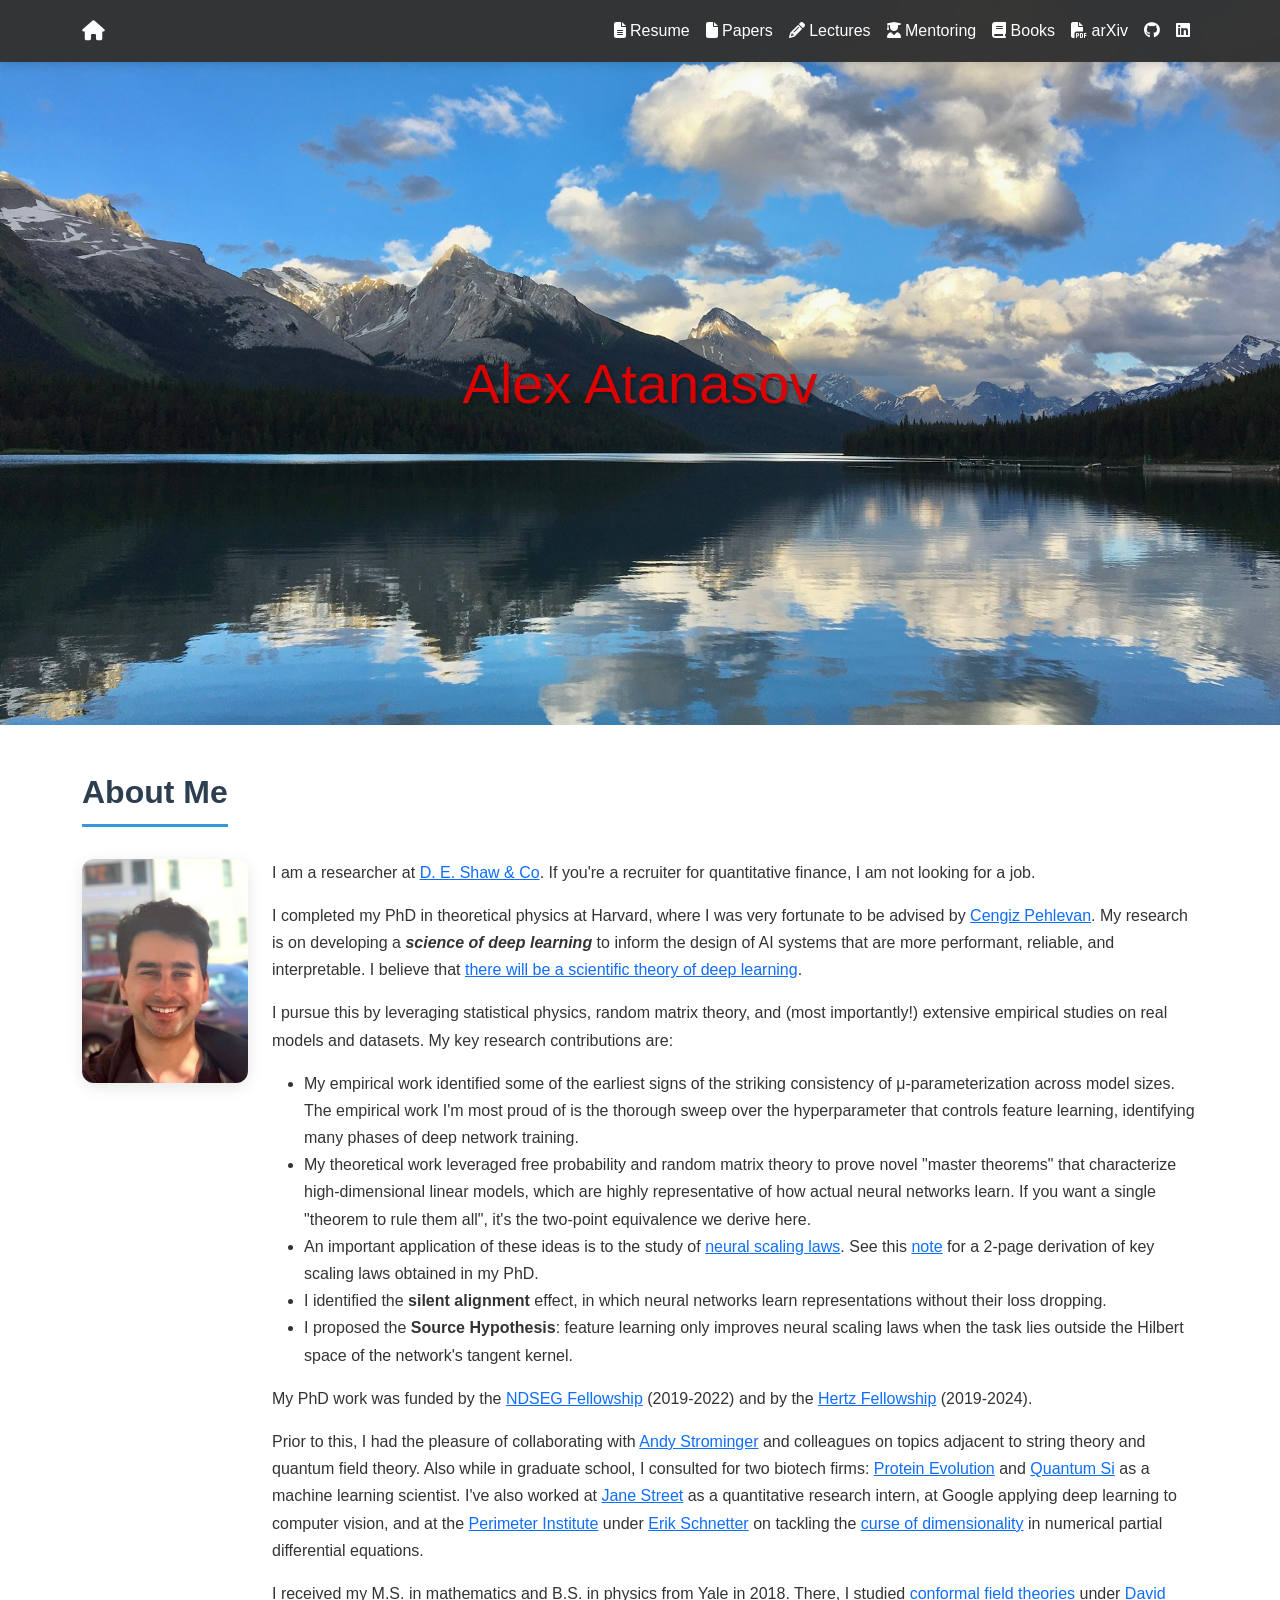
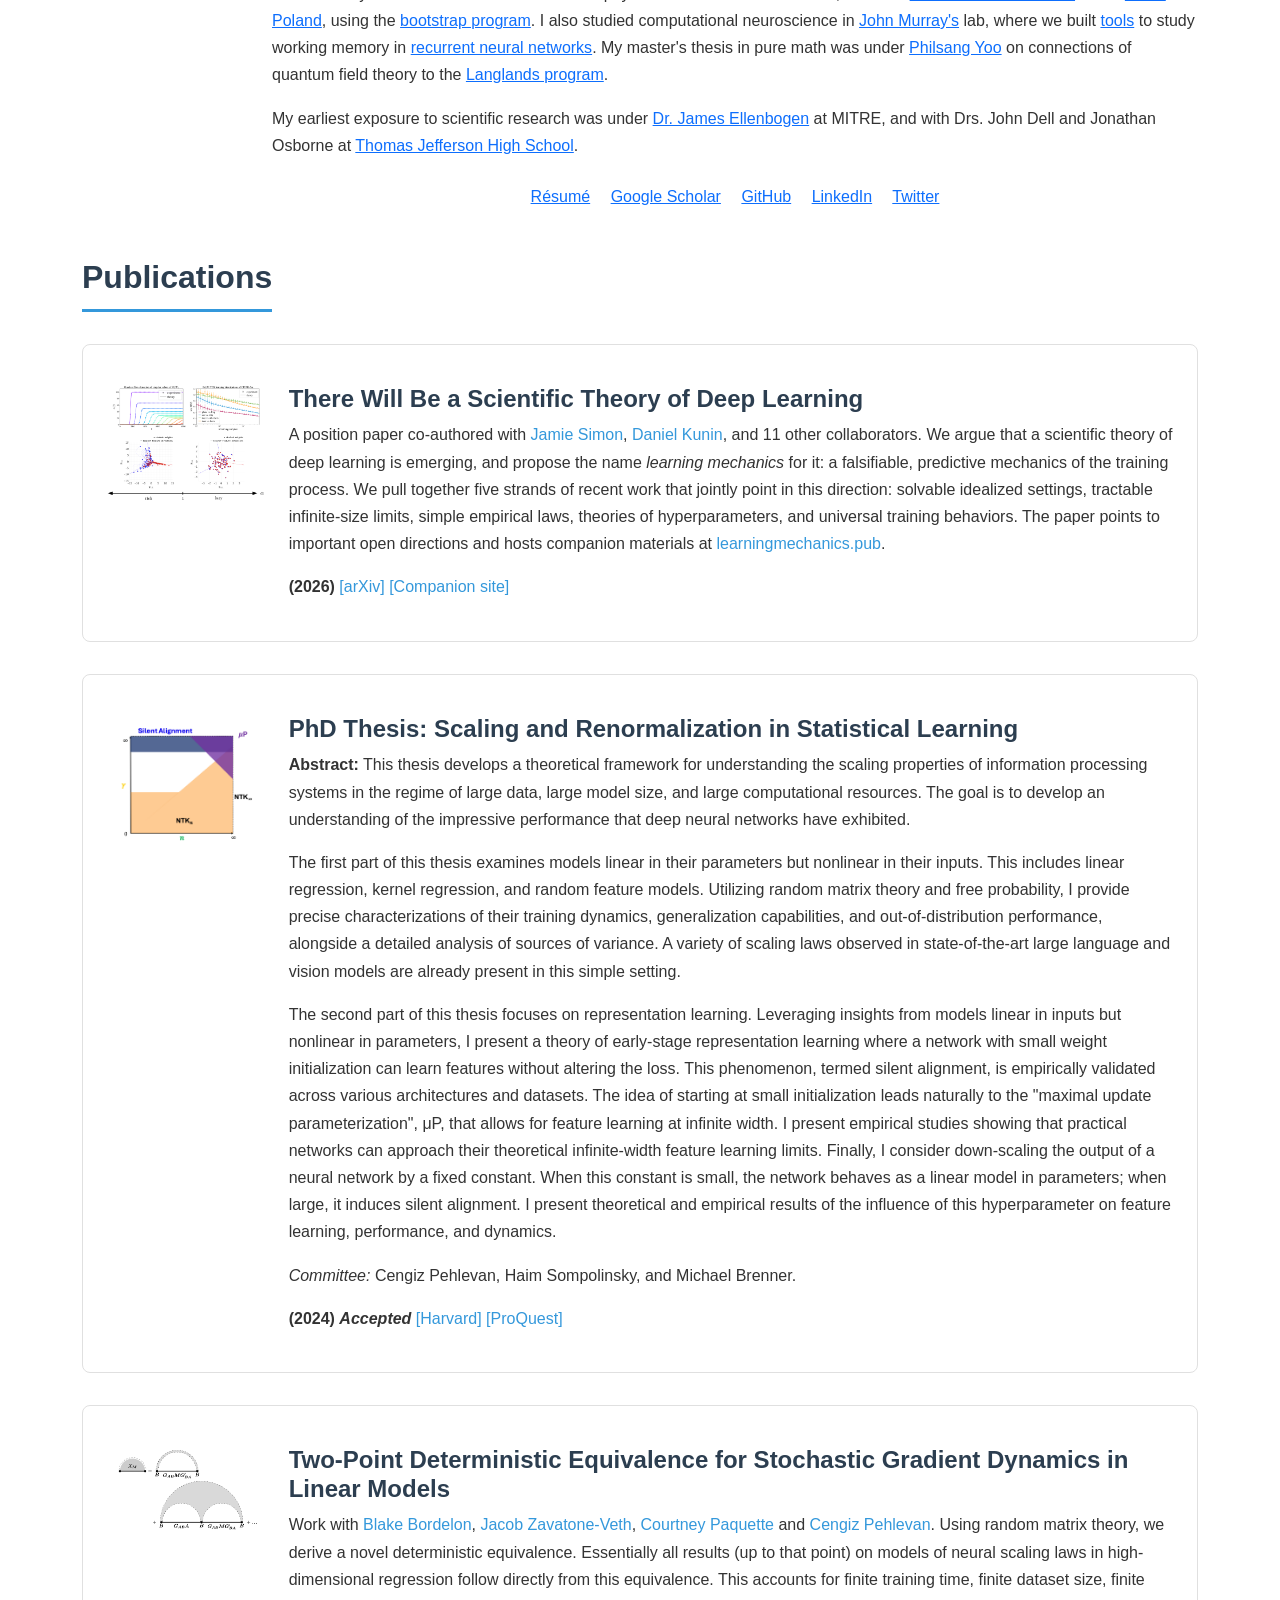
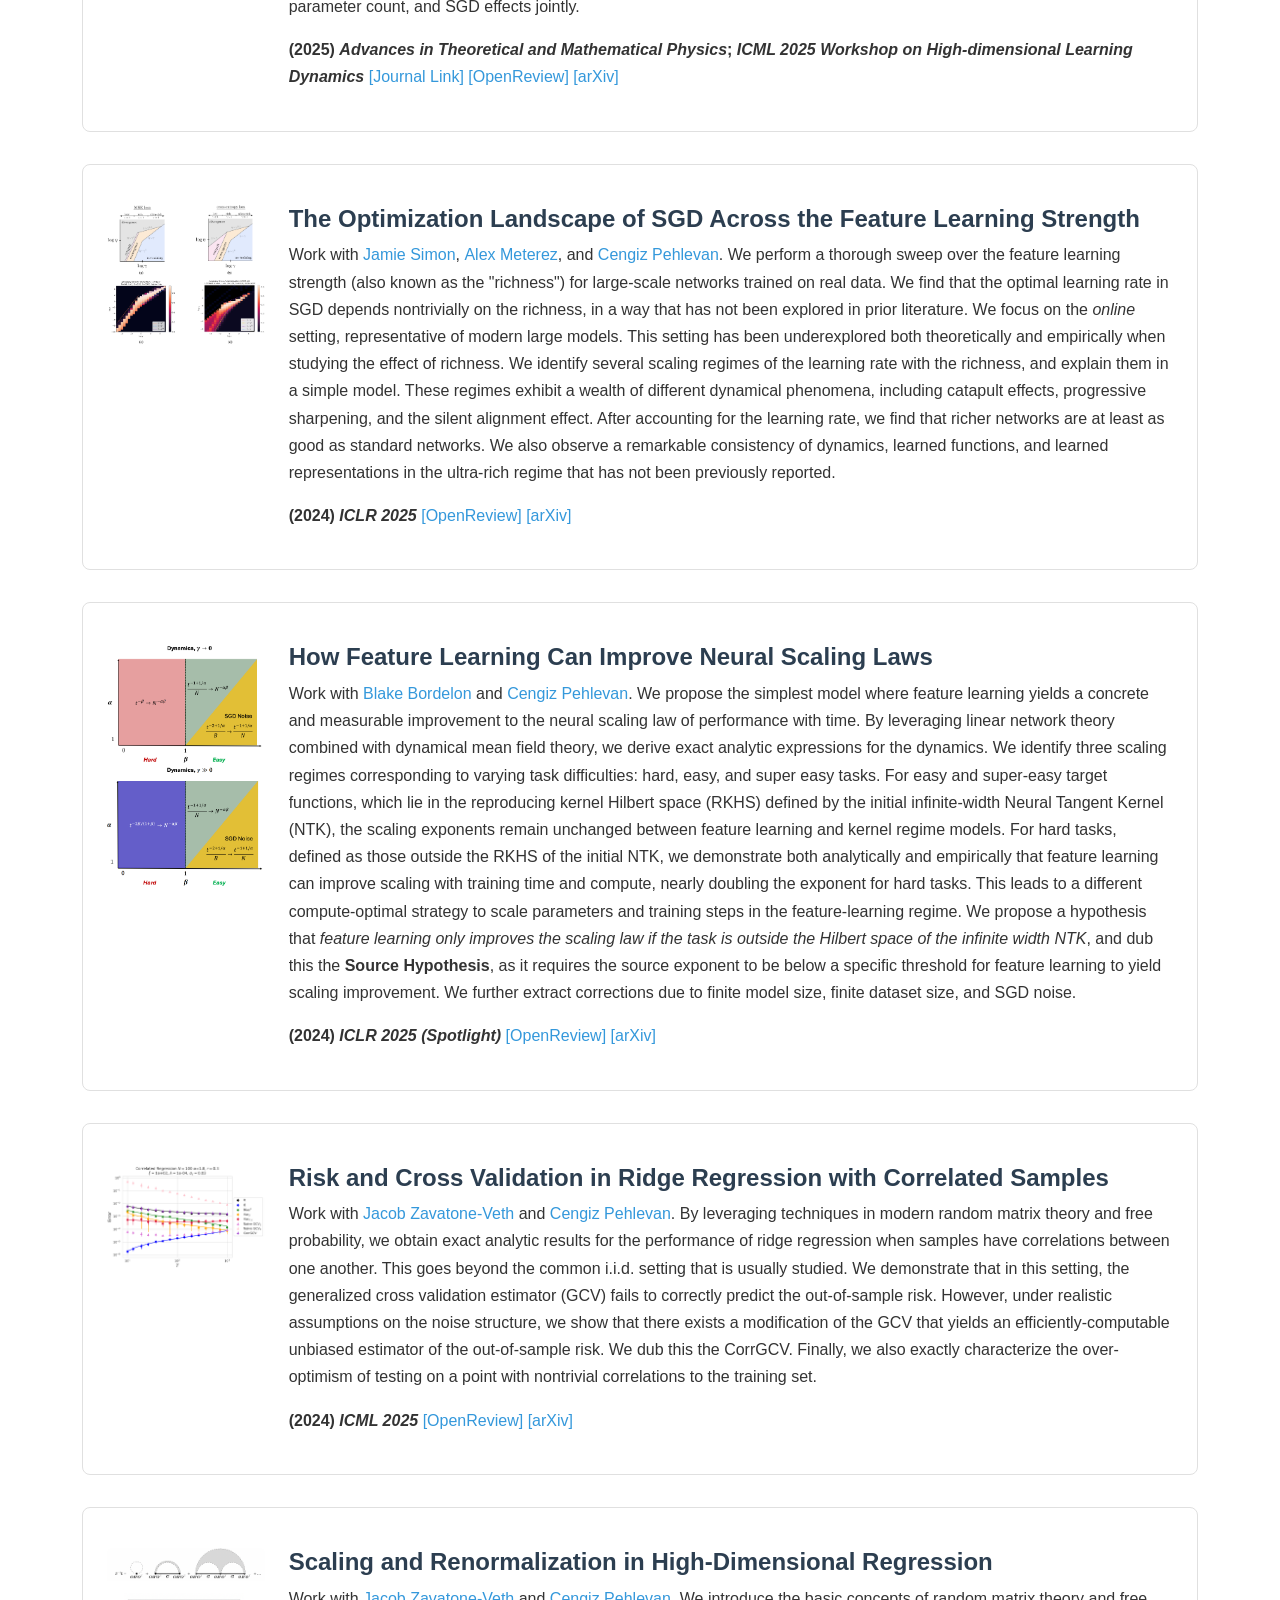
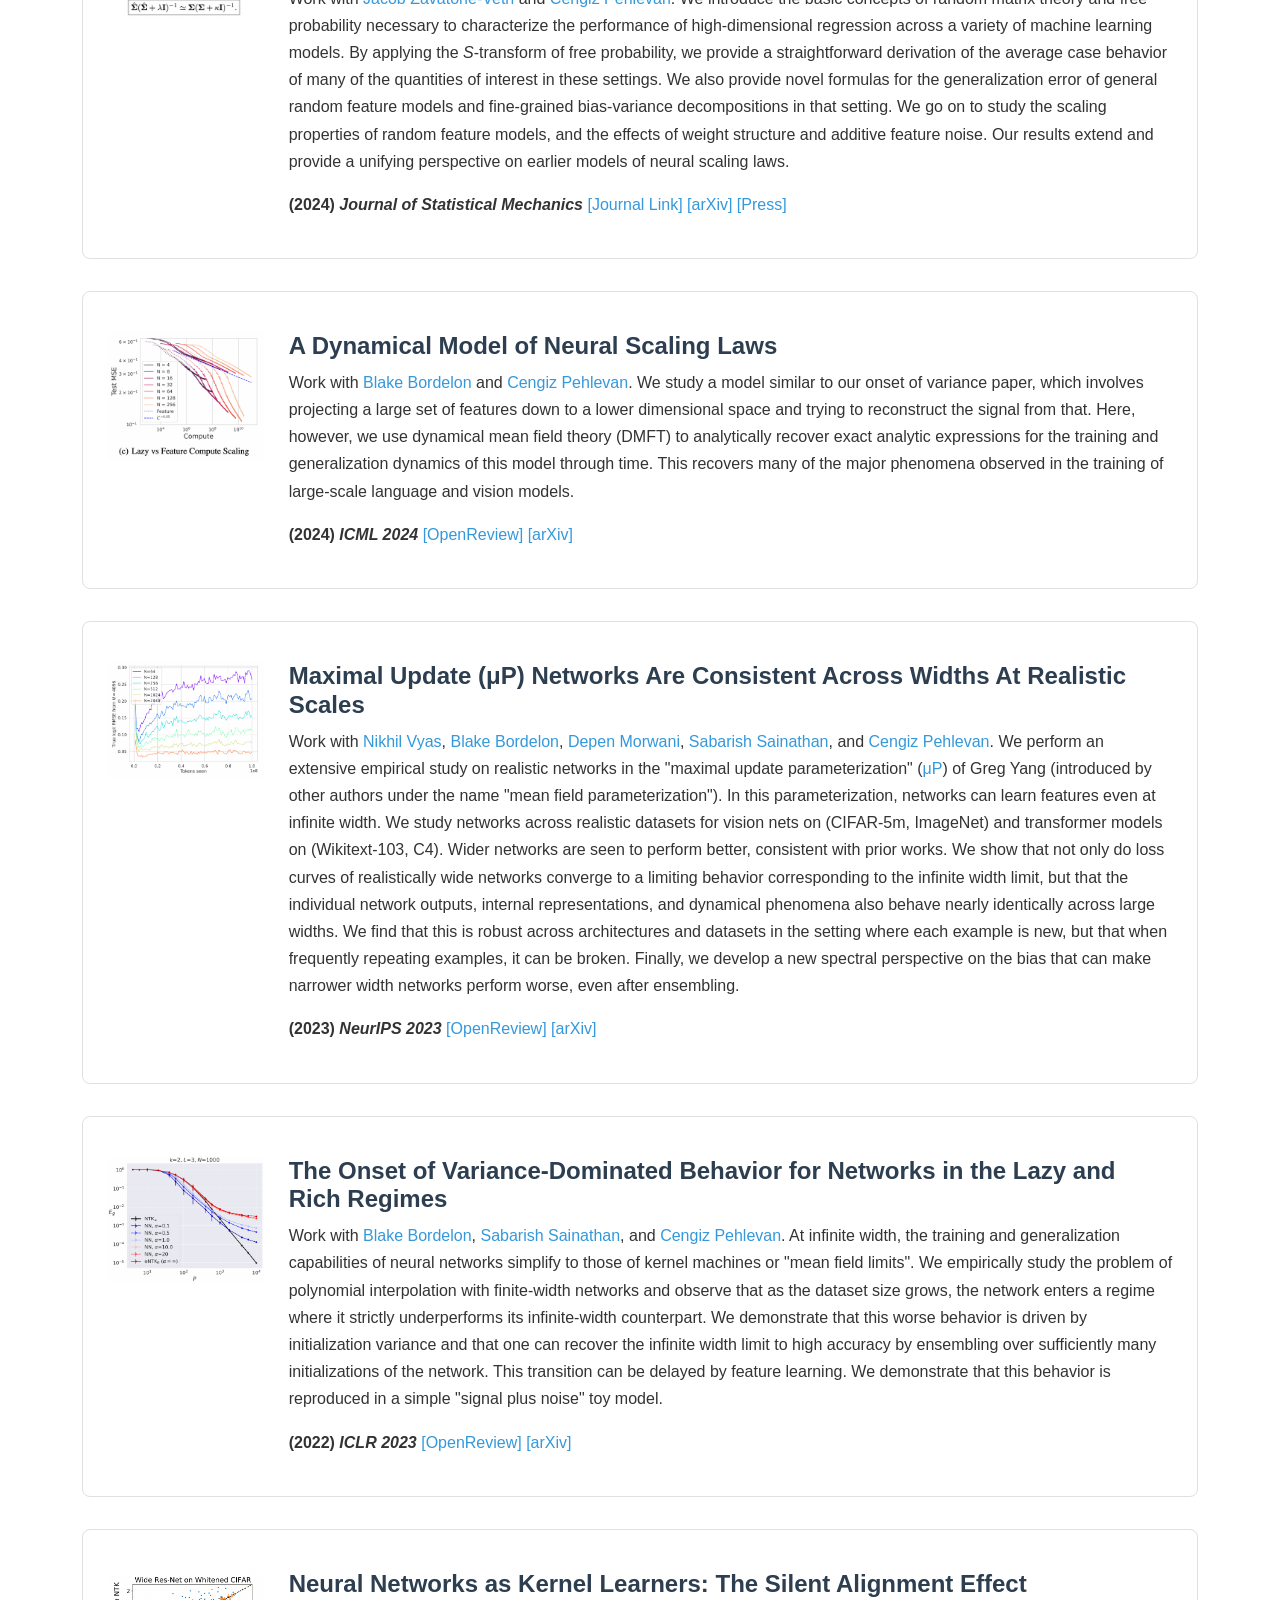
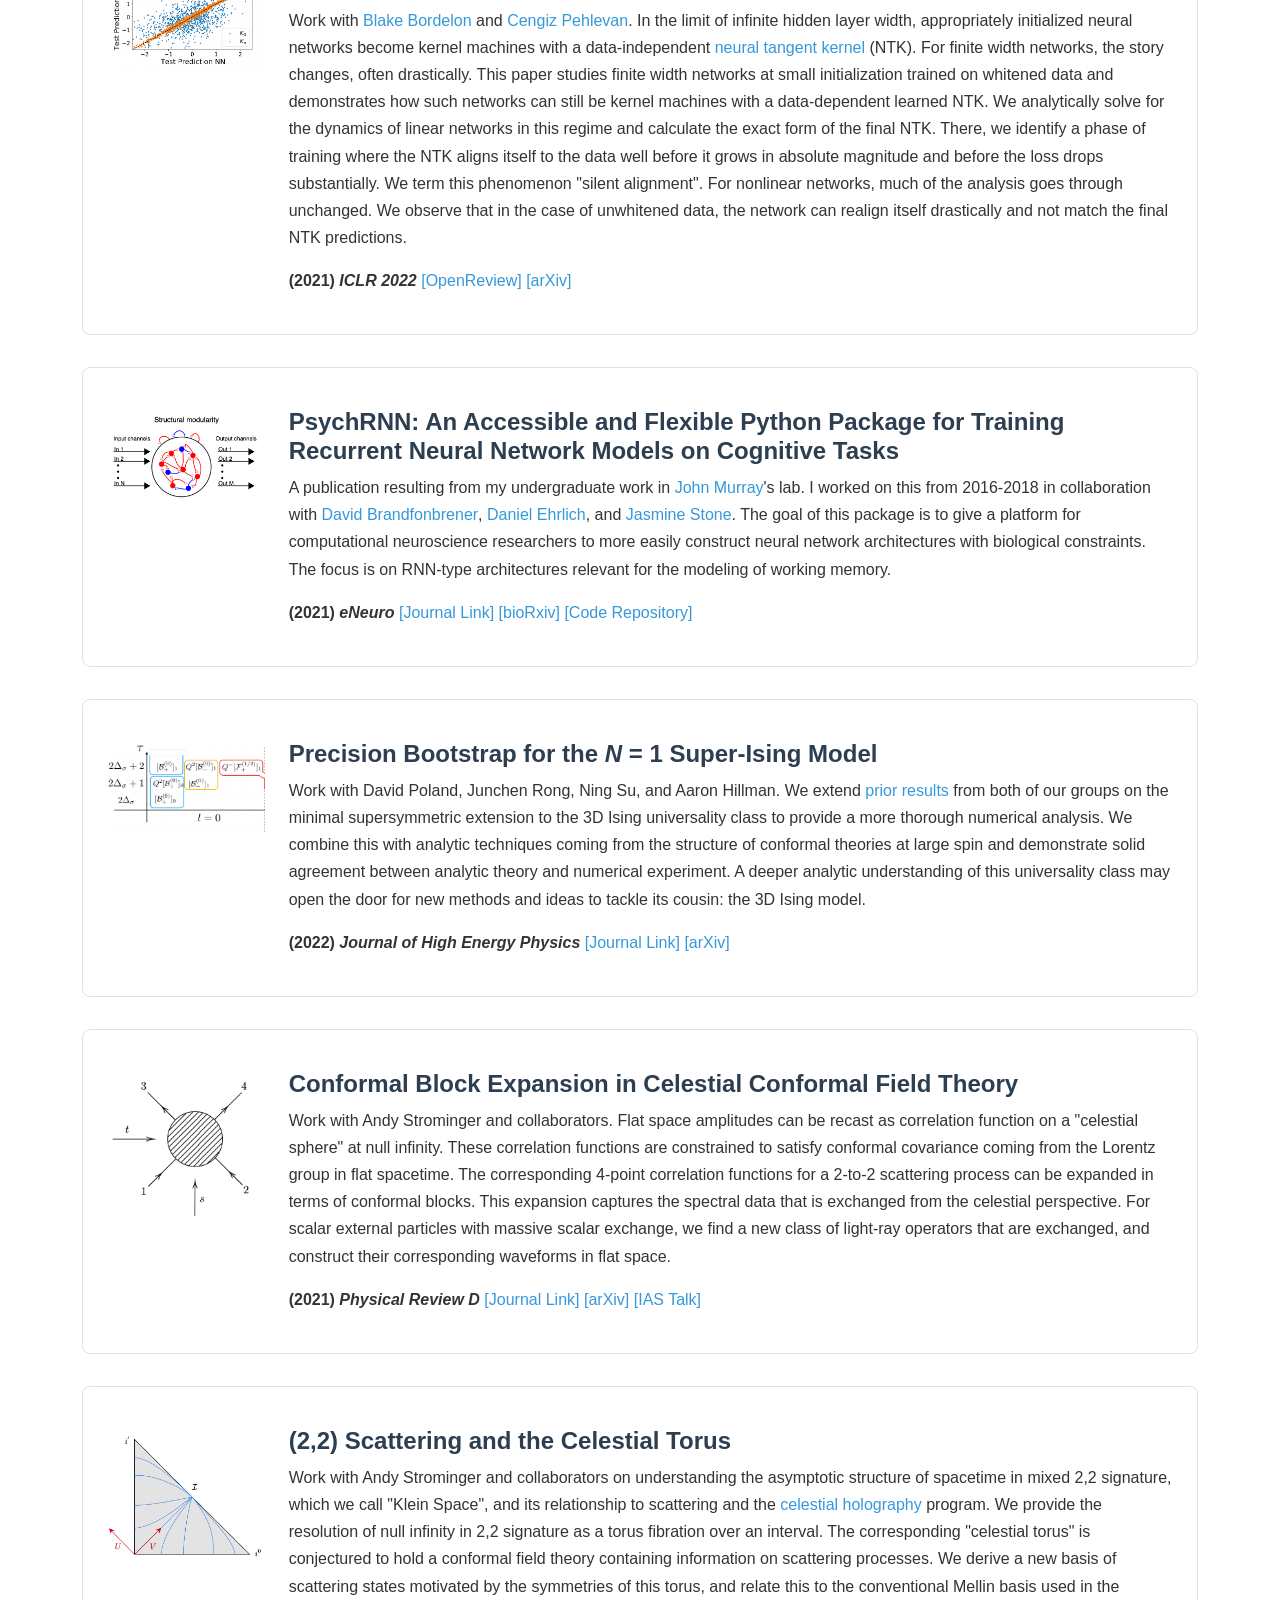
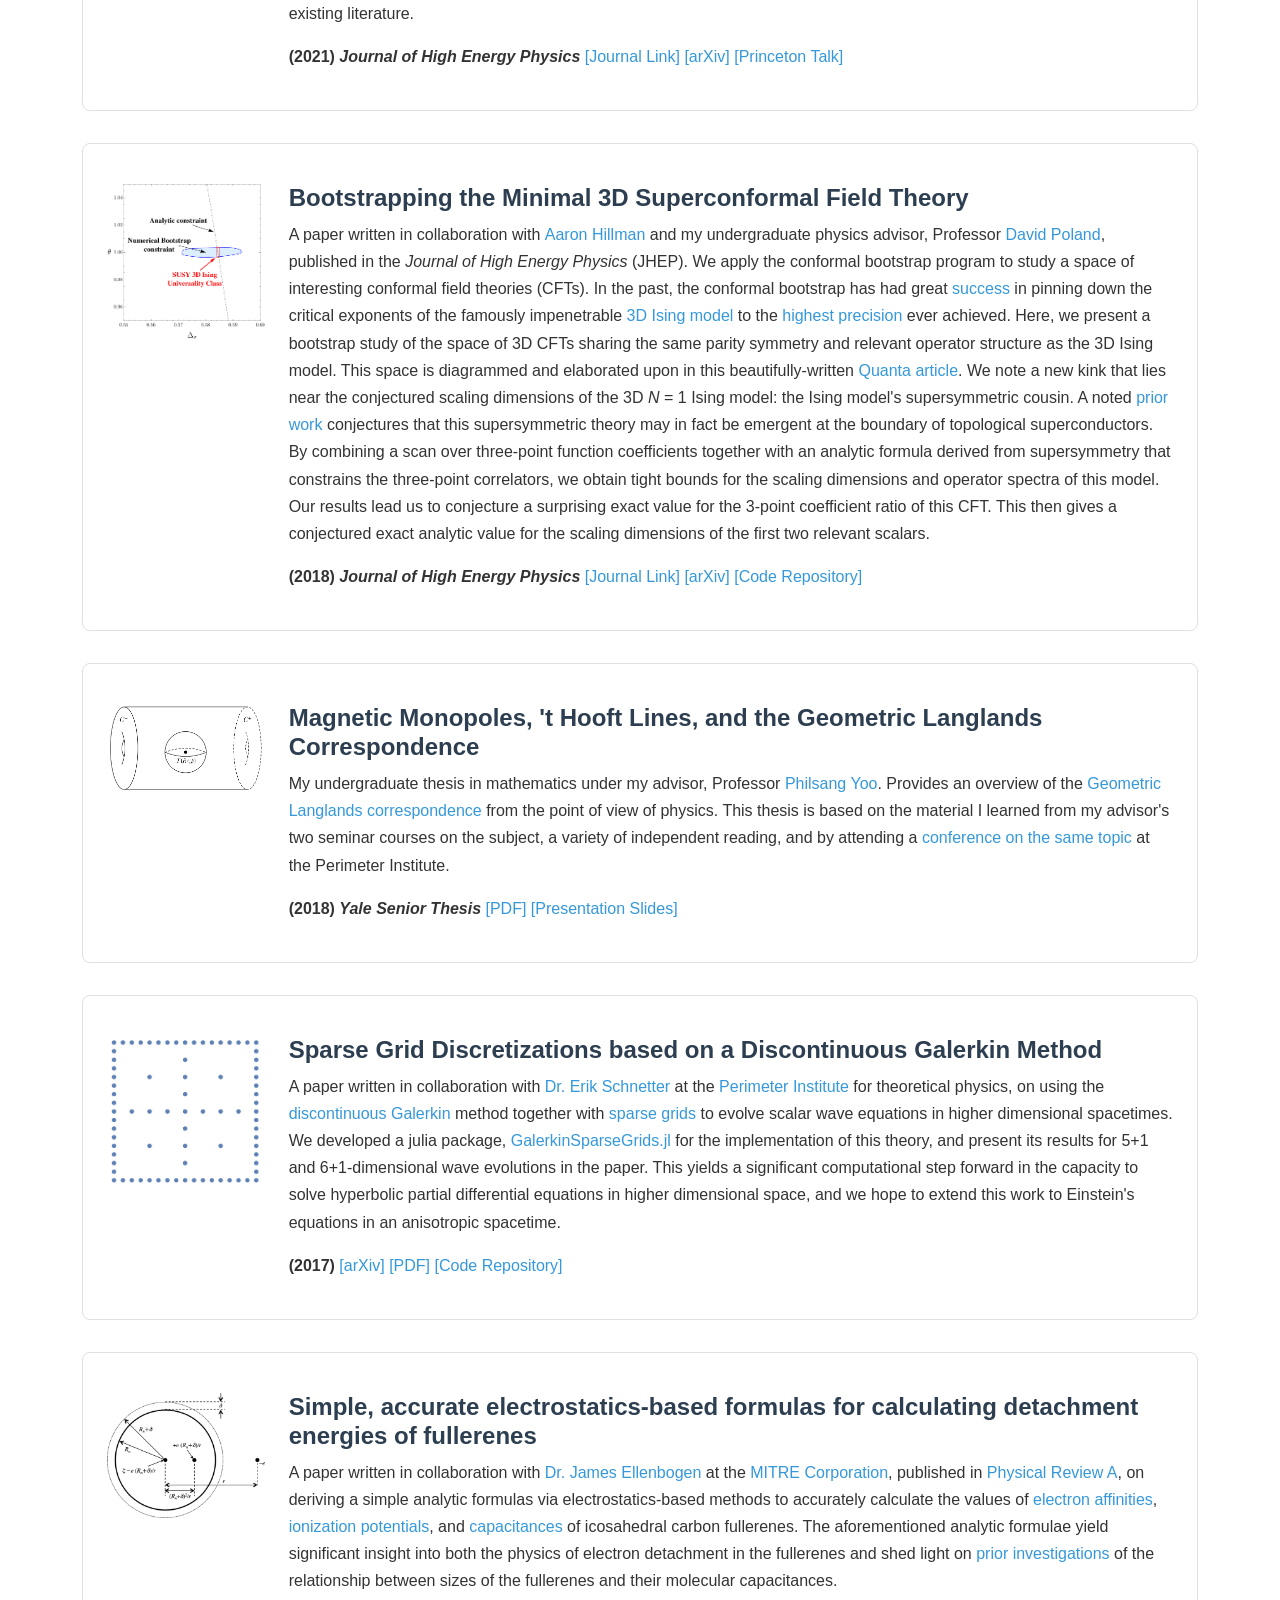
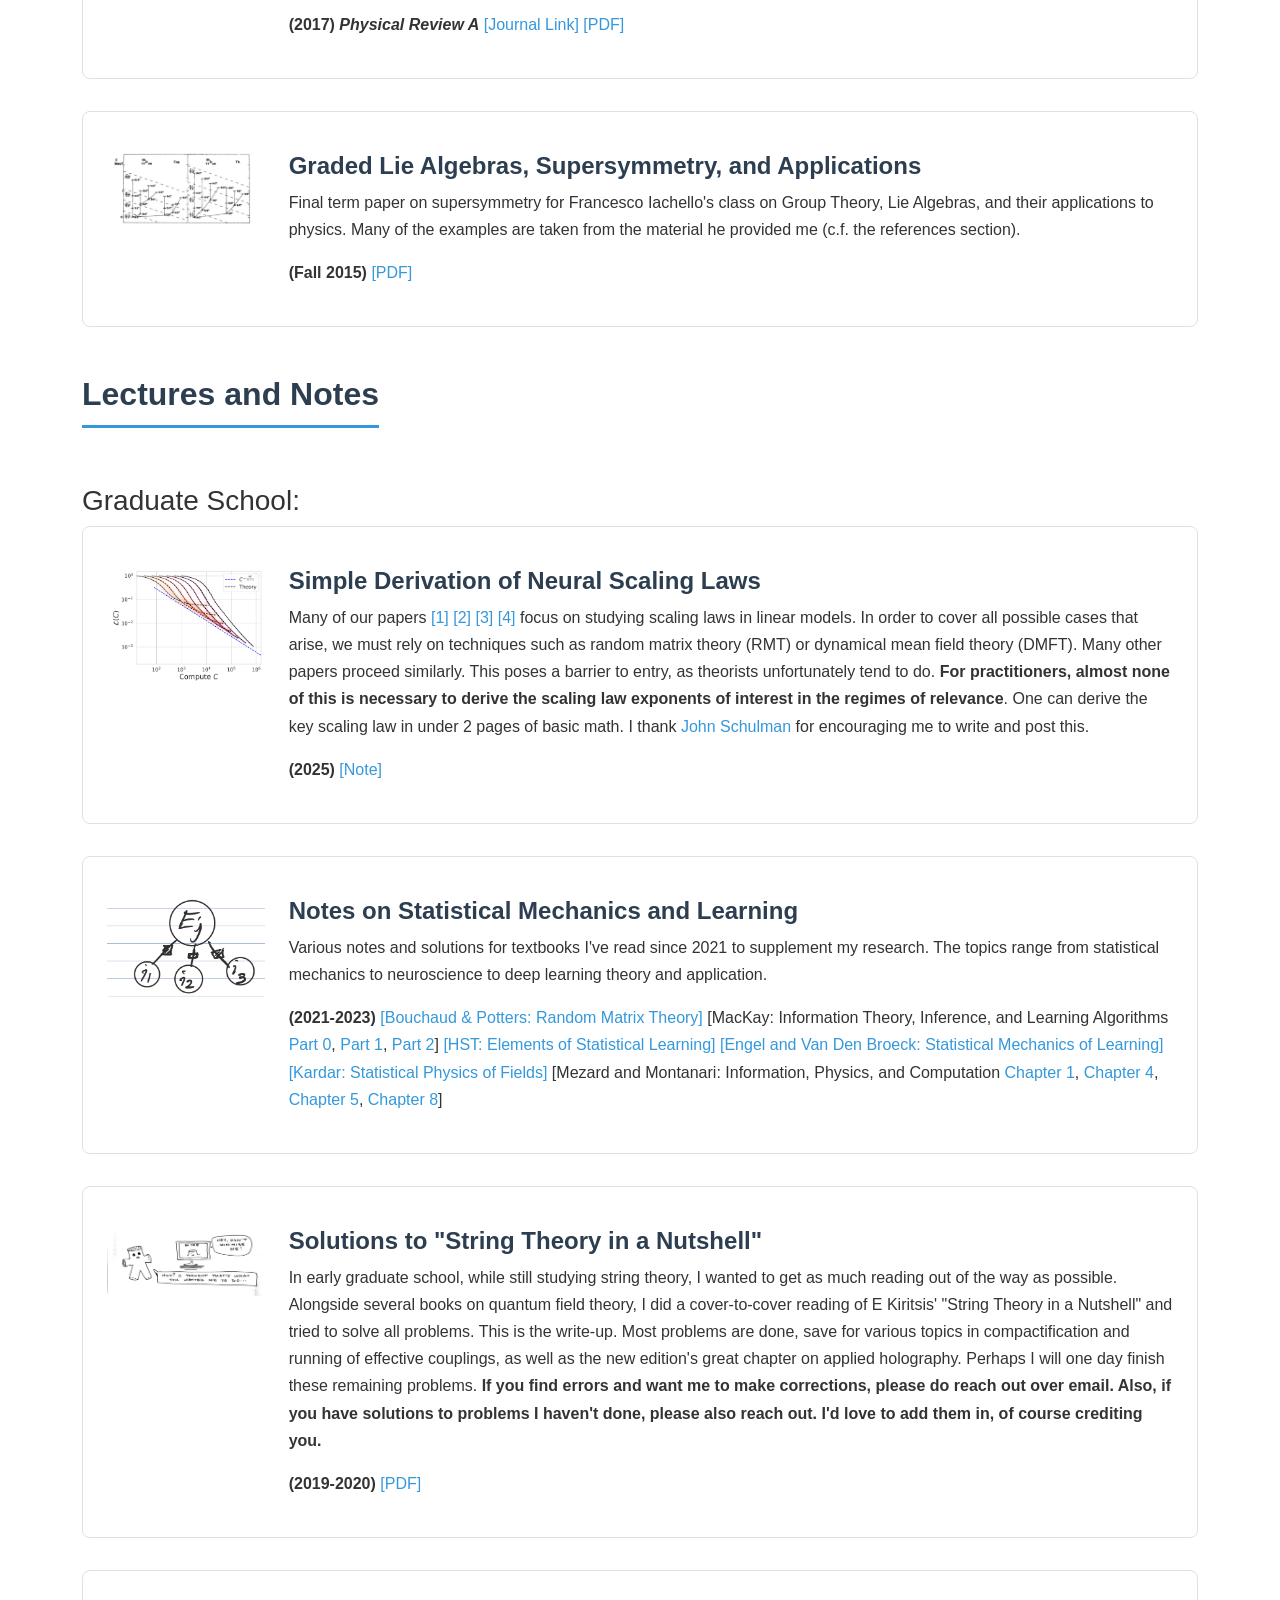
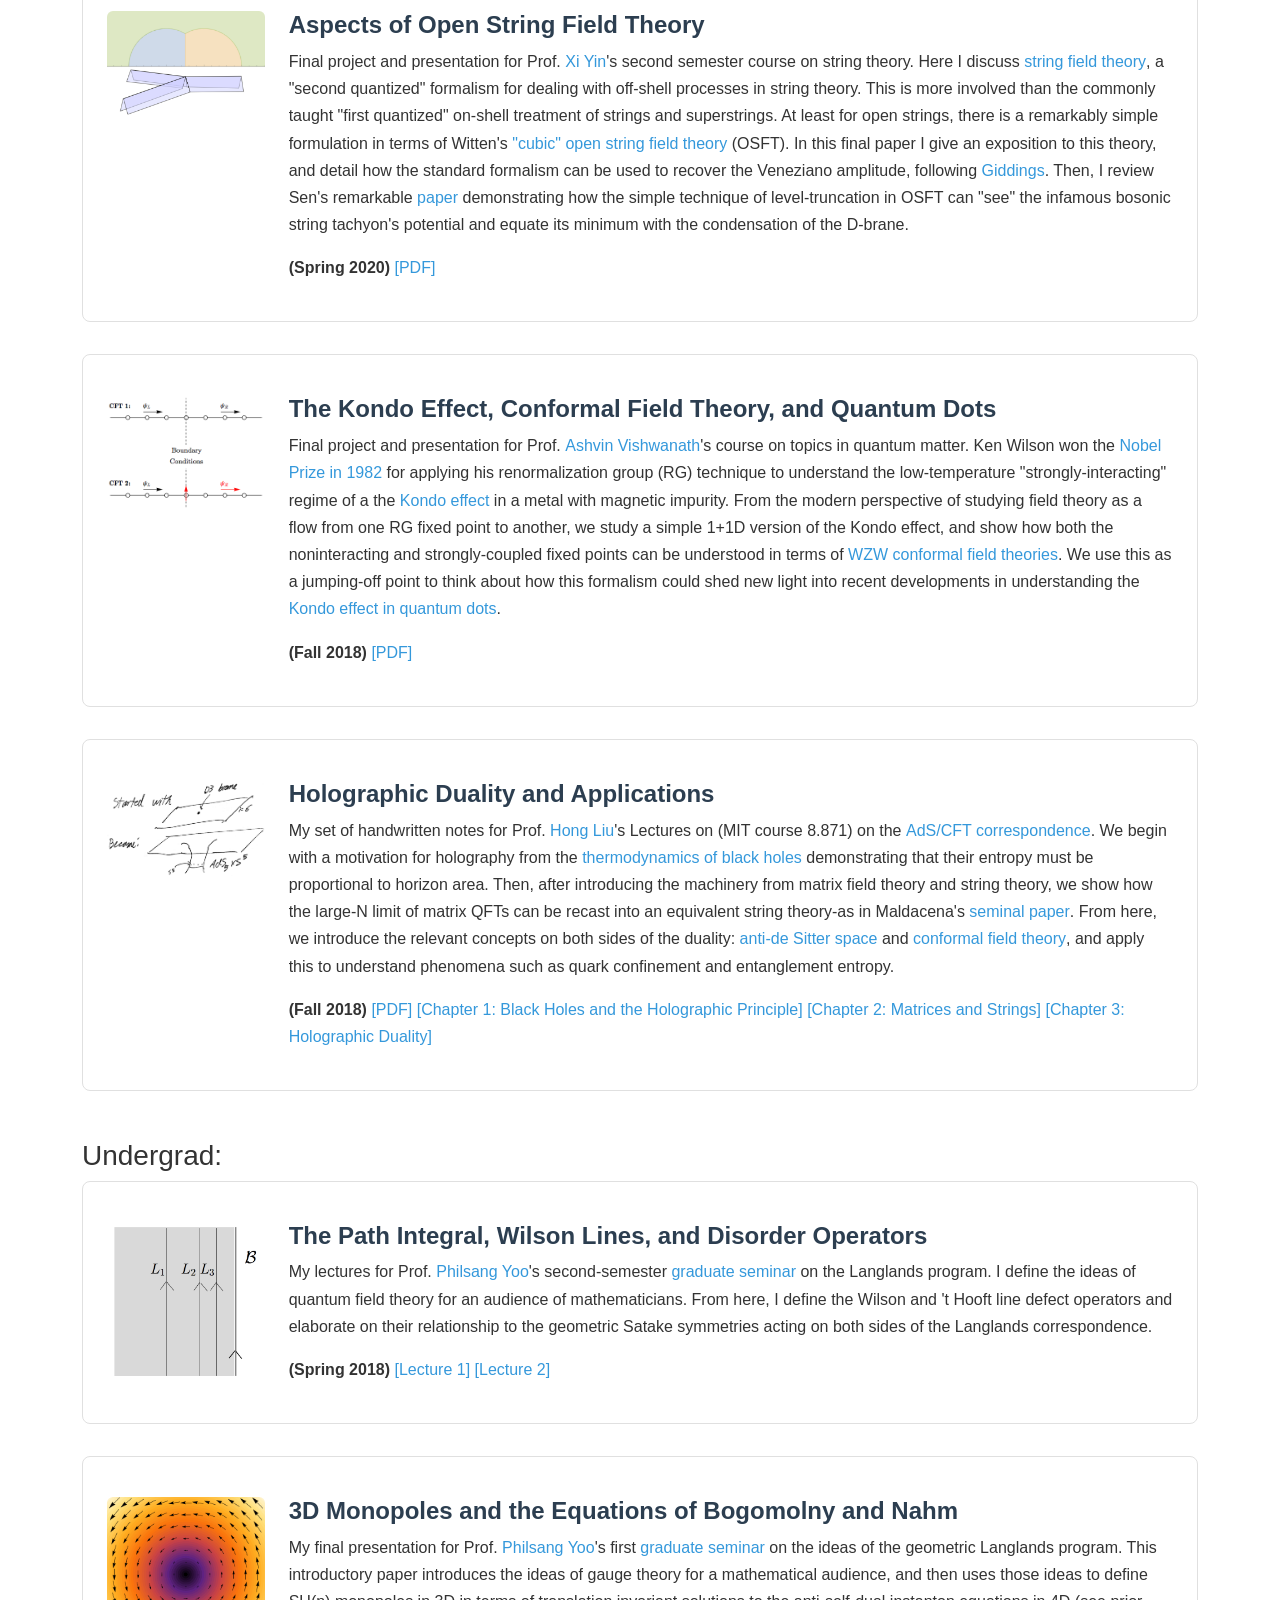
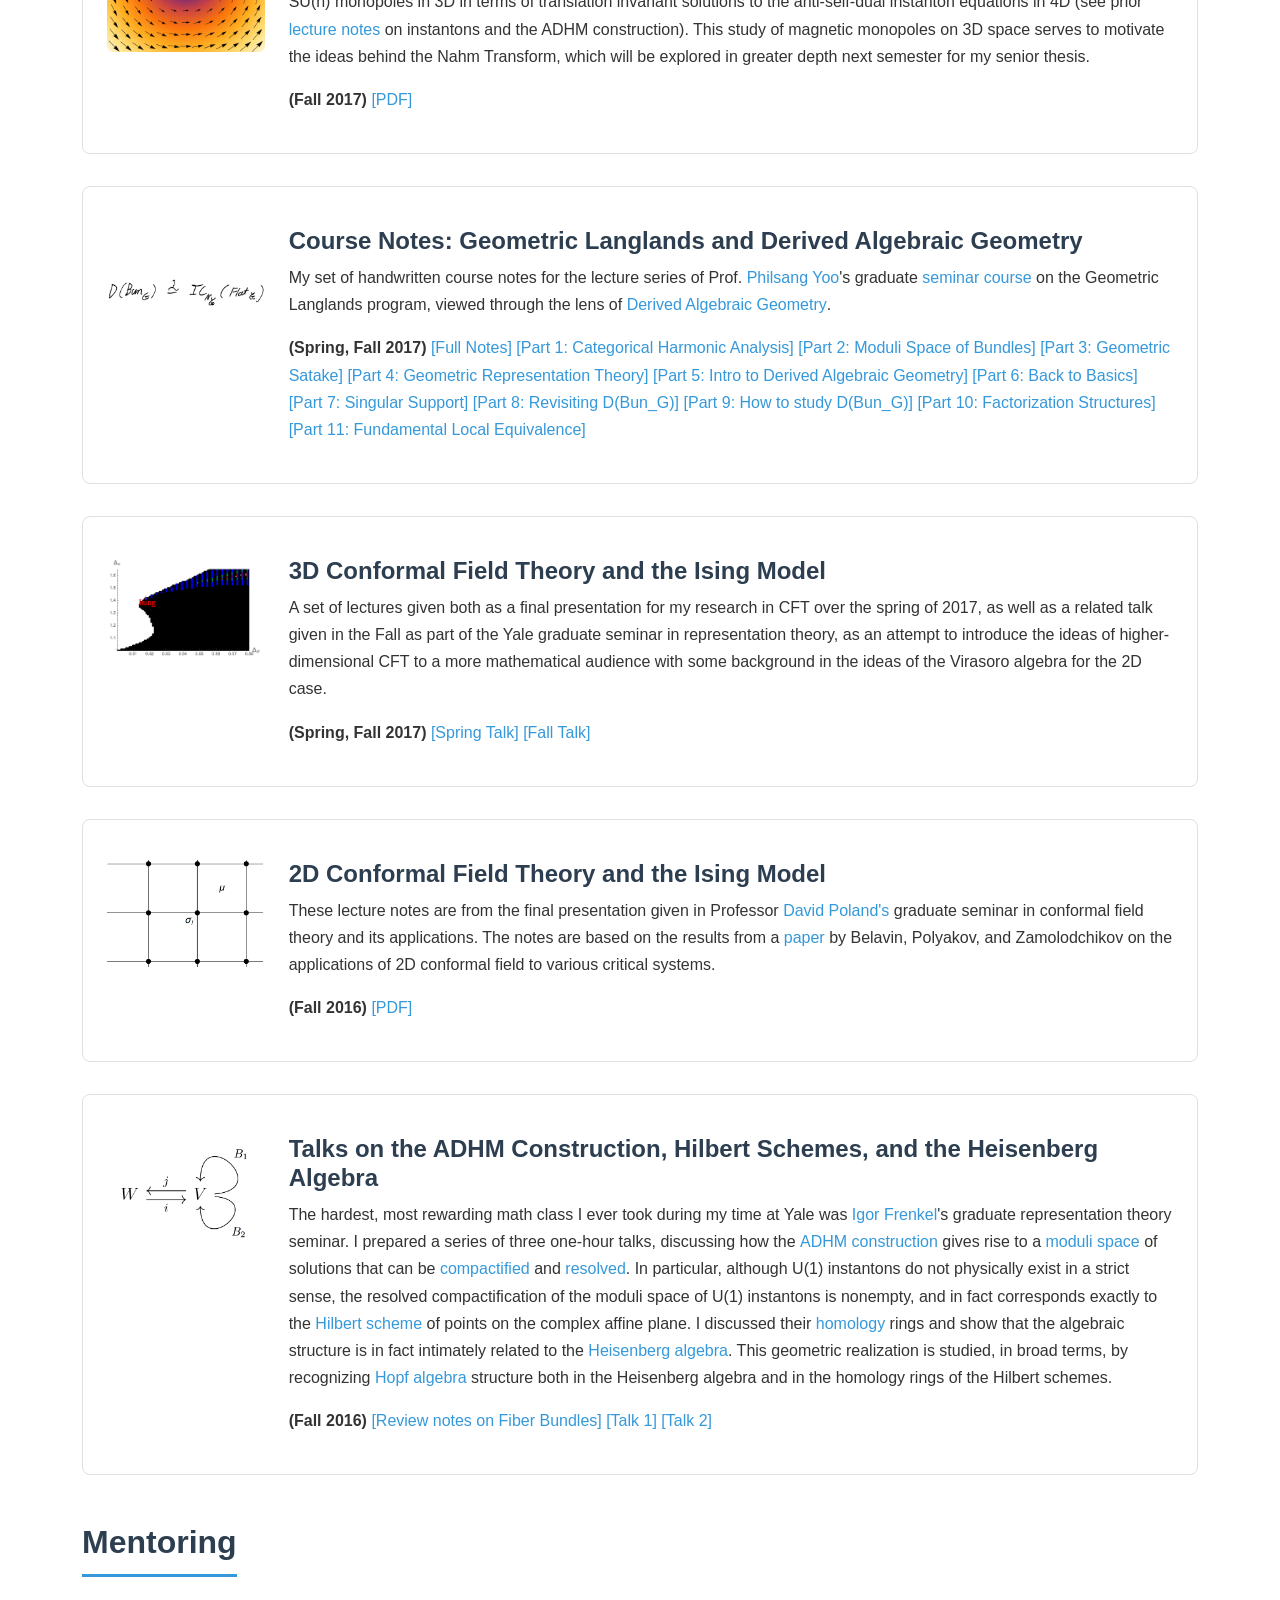
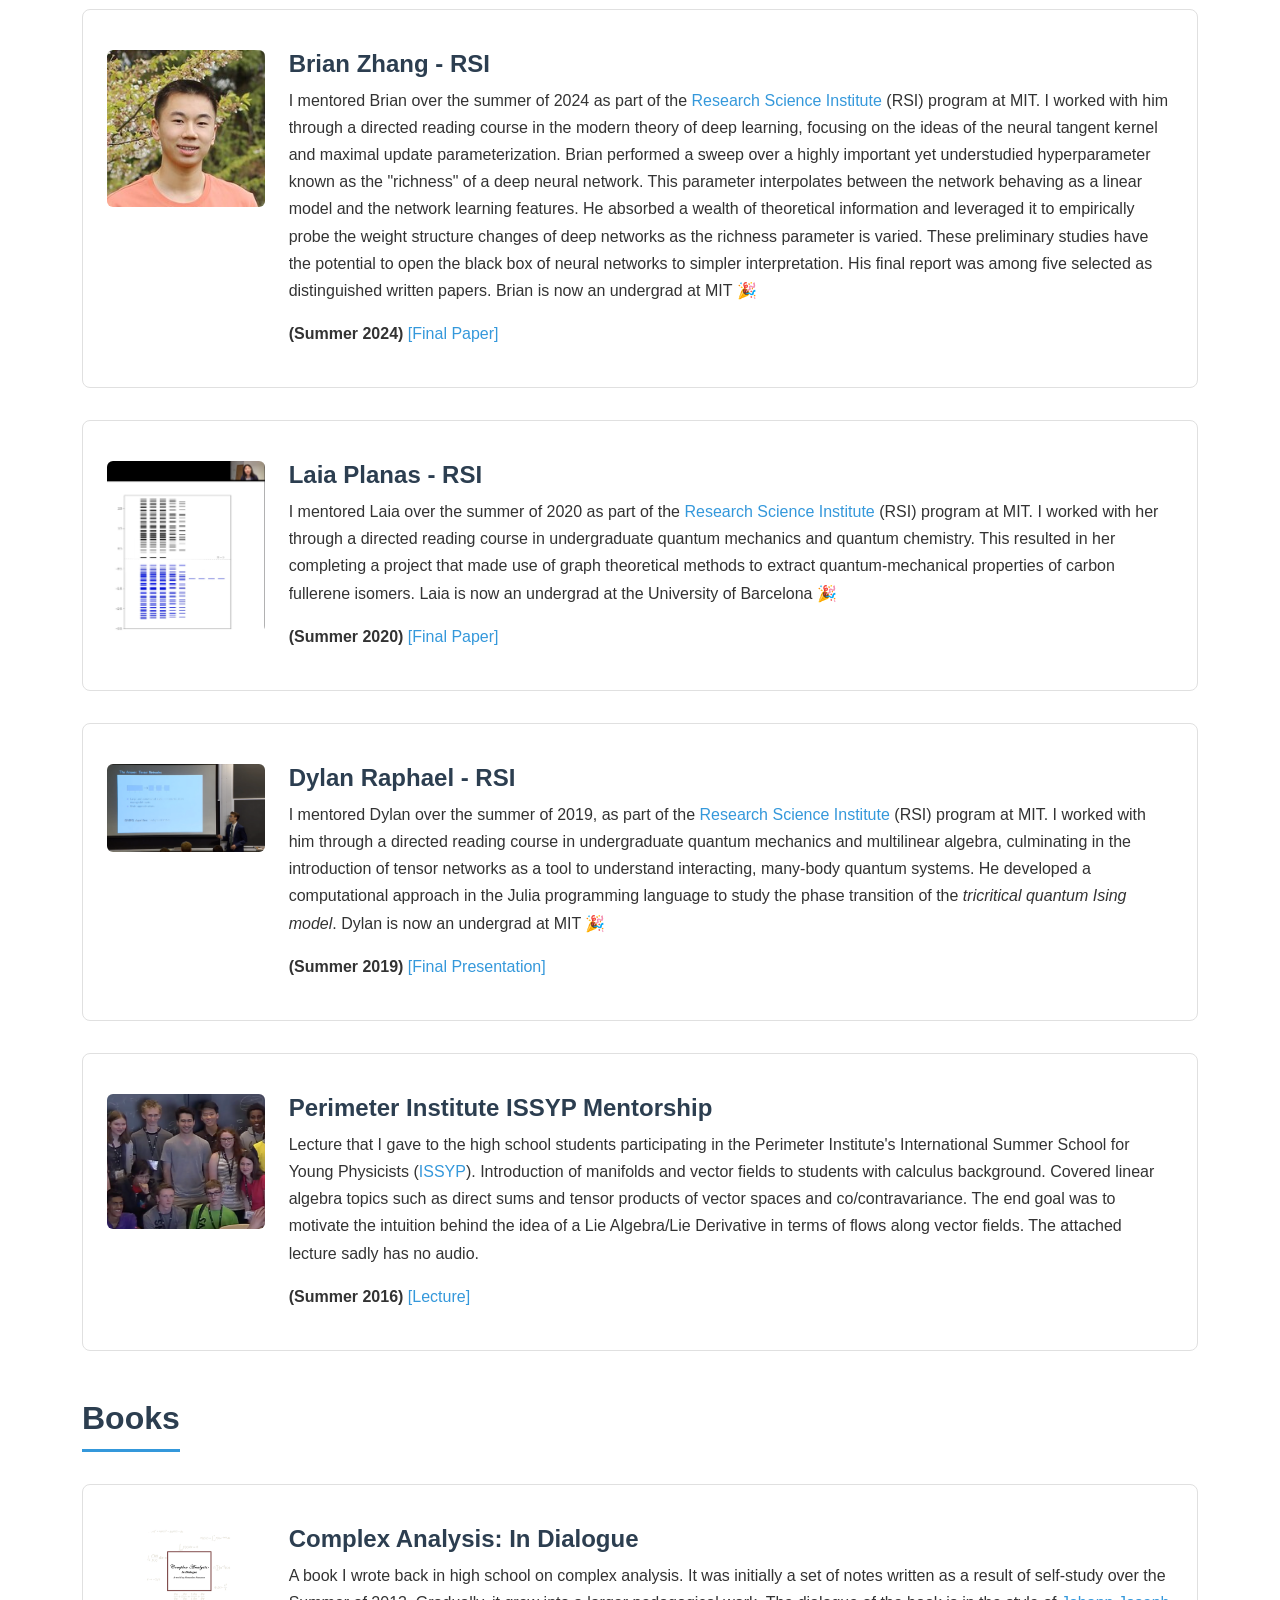
==== index.html @ d73a0c91 "Writing pass: typo fixes, Mentoring nav, tighten Learning Mechanics - Add Mentoring nav link - Bug f" ====
<!DOCTYPE html>
<html lang="en-us">
  <head>
    <meta charset="utf-8">
	<meta name="viewport" content="width=device-width, initial-scale=1.0">
    <title>Alex Atanasov</title>
    <meta name="description" content="Alex Atanasov — researcher developing a science of deep learning. PhD in theoretical physics from Harvard, advised by Cengiz Pehlevan. Work on neural scaling laws, the neural tangent kernel, and feature learning.">
    <meta name="author" content="Alex Atanasov">
    <link rel="canonical" href="https://abatanasov.github.io/">

    <!-- Open Graph -->
    <meta property="og:type" content="profile">
    <meta property="og:title" content="Alex Atanasov">
    <meta property="og:description" content="Researcher developing a science of deep learning. PhD in theoretical physics, Harvard.">
    <meta property="og:url" content="https://abatanasov.github.io/">
    <meta property="og:image" content="https://abatanasov.github.io/Files/Prof7.jpg">

    <!-- Twitter Card -->
    <meta name="twitter:card" content="summary">
    <meta name="twitter:title" content="Alex Atanasov">
    <meta name="twitter:description" content="Researcher developing a science of deep learning. PhD in theoretical physics, Harvard.">
    <meta name="twitter:image" content="https://abatanasov.github.io/Files/Prof7.jpg">

    <!-- JSON-LD Person schema -->
    <script type="application/ld+json">
    {
      "@context": "https://schema.org",
      "@type": "Person",
      "name": "Alex Atanasov",
      "url": "https://abatanasov.github.io/",
      "image": "https://abatanasov.github.io/Files/Prof7.jpg",
      "alumniOf": [
        {
          "@type": "CollegeOrUniversity",
          "name": "Harvard University"
        },
        {
          "@type": "CollegeOrUniversity",
          "name": "Yale University"
        }
      ],
      "sameAs": [
        "https://github.com/ABAtanasov",
        "https://scholar.google.com/citations?user=abMQRYIAAAAJ&hl=en",
        "https://www.linkedin.com/in/alexatanasov/",
        "https://arxiv.org/a/atanasov_a_1.html"
      ]
    }
    </script>

		<!-- Bootstrap 5 -->
		<link href="https://cdn.jsdelivr.net/npm/bootstrap@5.3.0/dist/css/bootstrap.min.css" rel="stylesheet">
		<!-- Font Awesome 6 -->
		<link rel="stylesheet" href="https://cdnjs.cloudflare.com/ajax/libs/font-awesome/6.4.0/css/all.min.css">
		<!-- Google Fonts -->
		<link href="https://fonts.googleapis.com/css2?family=Inter:wght@300;400;500;600;700&family=Playfair+Display:wght@400;500;600;700&display=swap" rel="stylesheet">
		<style type="text/css">
		:root {
			--primary-color: #2c3e50;
			--accent-color: #3498db;
			--accent-color-dark: #2980b9;
			--text-dark: #333;
			--text-light: #666;
			--border-color: #e0e0e0;

			/* Light mode colors */
			--bg-primary: #ffffff;
			--bg-secondary: #f8f9fa;
			--card-bg: #ffffff;
			--card-border: #e0e0e0;
			--navbar-bg: rgba(50, 50, 50, 0.98);
			--navbar-text: #fff;
			--section-title: #2c3e50;
		}

		html {
			scroll-padding-top: 70px;
		}

		body {
			font-family: "Helvetica Neue", Helvetica, Arial, sans-serif;
			color: var(--text-dark);
			line-height: 1.7;
			background-color: var(--bg-primary);
			transition: background-color 0.3s ease, color 0.3s ease;
		}

		.hero-section {
		    position: relative;
		    background: url("Files/LandScape.JPG");
		    background-size: cover;
		    background-position: center;
		    color: #fff;
		    padding: 350px 0 300px;
		    margin-bottom: 0;
		}

		.hero-section h1 {
			font-family: Optima, 'Segoe UI', sans-serif;
			font-weight: 400;
			font-size: 3.5rem;
			margin-bottom: 0.5rem;
			color: #dd0000;
			text-shadow: 2px 2px 4px rgba(0,0,0,0.3);
		}

		.hero-section .lead {
			font-size: 1.3rem;
			font-weight: 300;
			opacity: 0.95;
		}

		.navbar {
			background: var(--navbar-bg) !important;
			backdrop-filter: blur(10px);
			box-shadow: 0 2px 10px rgba(0,0,0,0.15);
			padding: 0.56rem 0;
			transition: background-color 0.3s ease;
		}

		.navbar-brand, .nav-link {
			color: var(--navbar-text) !important;
			font-weight: 500;
			transition: color 0.3s ease;
		}

		.nav-link:hover {
			color: var(--accent-color) !important;
		}

		.navbar-toggler {
			border-color: rgba(255, 255, 255, 0.3);
		}

		.navbar-toggler-icon {
			background-image: url("data:image/svg+xml,%3csvg xmlns='http://www.w3.org/2000/svg' viewBox='0 0 30 30'%3e%3cpath stroke='rgba%28255, 255, 255, 0.8%29' stroke-linecap='round' stroke-miterlimit='10' stroke-width='2' d='M4 7h22M4 15h22M4 23h22'/%3e%3c/svg%3e");
		}

		.section-title {
			font-weight: 700;
			color: var(--section-title);
			margin-bottom: 2rem;
			padding-bottom: 0.75rem;
			border-bottom: 3px solid var(--accent-color);
			display: inline-block;
		}

		.publication-card {
			border: 1px solid var(--card-border);
			border-radius: 8px;
			padding: 1.5rem;
			margin-bottom: 2rem;
			transition: transform 0.3s ease, box-shadow 0.3s ease;
			background: var(--card-bg);
		}

		.publication-card:hover {
			transform: translateY(-4px);
			box-shadow: 0 8px 20px rgba(0,0,0,0.1);
		}

		.publication-card img {
			border-radius: 6px;
			width: 100%;
			height: auto;
			margin-top: 1rem;
		}

		.publication-card h3 {
			color: var(--primary-color);
			font-weight: 600;
			font-size: 1.5rem;
			margin-top: 1rem;
		}

		.publication-card a {
			color: var(--accent-color);
			text-decoration: none;
			font-weight: 500;
		}

		.publication-card a:hover {
			text-decoration: underline;
		}

		.profile-img {
			border-radius: 12px;
			box-shadow: 0 4px 15px rgba(0,0,0,0.1);
		}

		.btn-custom {
			background: var(--accent-color);
			color: white;
			border: none;
			padding: 0.5rem 1.5rem;
			border-radius: 6px;
			font-weight: 500;
			transition: background 0.3s ease;
		}

		.btn-custom:hover {
			background: var(--accent-color-dark);
		}

		footer {
			background: var(--bg-secondary);
			padding: 2rem 0;
			margin-top: 4rem;
			border-top: 1px solid var(--border-color);
		}

		/* Mobile responsive hero */
		@media (max-width: 768px) {
			.hero-section {
				padding: 150px 0 120px;
			}

			.hero-section h1 {
				font-size: 2.5rem;
			}

			.publication-card img {
				width: 80%;
				height: auto;
			}

			.profile-img {
				max-width: 200px;
				display: block;
				margin: 0 auto;
			}
		}
		</style>
  </head>
	<!-- ********** #000 url("http://www.thebarefootnomad.com/wp-content/uploads/2013/10/Sunset-in-Sozopol-Bulgaria-by-Ivailo-Djilianov-on-Flickr1.jpg") center center; ************ -->	
		
	
<!-- ********************** Navbar ******************* -->
<nav class="navbar navbar-expand-lg navbar-light fixed-top">
	<div class="container">
		<a class="navbar-brand" href="#about"><i class="fa-solid fa-house"></i></a>
		<button class="navbar-toggler" type="button" data-bs-toggle="collapse" data-bs-target="#navbarNav">
			<span class="navbar-toggler-icon"></span>
		</button>
		<div class="collapse navbar-collapse" id="navbarNav">
			<ul class="navbar-nav ms-auto">
				<li class="nav-item"><a class="nav-link" href="Files/Resume 2024.pdf"><i class="fa-solid fa-file-lines"></i> Resume</a></li>
				<li class="nav-item"><a class="nav-link" href="#papers"><i class="fa-solid fa-file"></i> Papers</a></li>
				<li class="nav-item"><a class="nav-link" href="#lectures"><i class="fa-solid fa-pencil"></i> Lectures</a></li>
				<li class="nav-item"><a class="nav-link" href="#mentoring"><i class="fa-solid fa-user-graduate"></i> Mentoring</a></li>
				<li class="nav-item"><a class="nav-link" href="#books"><i class="fa-solid fa-book"></i> Books</a></li>
				<li class="nav-item"><a class="nav-link" href="https://arxiv.org/a/atanasov_a_1.html"><i class="fa-solid fa-file-pdf"></i> arXiv</a></li>
				<li class="nav-item"><a class="nav-link" href="https://github.com/abatanasov"><i class="fa-brands fa-github"></i></a></li>
				<li class="nav-item"><a class="nav-link" href="http://linkedin.com/in/alexatanasov"><i class="fa-brands fa-linkedin"></i></a></li>
			</ul>
		</div>
	</div>
</nav>

<!-- *************** Hero Section ***************** -->
<header class="hero-section">
	<div class="container text-center">
		<h1>Alex Atanasov</h1>
	</div>
</header>

<main>

<!-- *************** About Me ***************** -->
<div id="about" class="container my-5">
	<h2 class="section-title">About Me</h2>
	<div class="row">
		<div class="col-12 col-sm-4 col-md-2 mb-4">
			<img class="img-fluid profile-img" src="Files/Prof7.jpg" alt="Alex Atanasov">
		</div>
		<div class="col-12 col-sm-8 col-md-10">
			
		
<!-- <h3 class="media-heading">Overview:</h3> -->
	<p> I am a researcher at <a href="https://www.deshaw.com/" target="_blank" rel="noopener noreferrer">D. E. Shaw &amp; Co</a>. If you're a recruiter for quantitative finance, I am not looking for a job.
	</p>

	<p> I completed my PhD in theoretical physics at Harvard, where I was very fortunate to be advised by <a href="https://kempnerinstitute.harvard.edu/people/our-people/cengiz-pehlevan/" target="_blank" rel="noopener noreferrer">Cengiz Pehlevan</a>.
		My research is on developing a <strong><em>science of deep learning</em></strong> to inform the design of AI systems that are more performant, reliable, and interpretable. I believe that <a href="https://arxiv.org/abs/2604.21691" target="_blank" rel="noopener noreferrer">there will be a scientific theory of deep learning</a>.
	</p>
	<p>
		I pursue this by leveraging statistical physics, random matrix theory, and (most importantly!) extensive empirical studies on real models and datasets. My key research contributions are:
	</p>
	<ul>
		<li>My empirical work identified some of the earliest signs of the striking consistency of μ-parameterization across model sizes. The empirical work I'm most proud of is the thorough sweep over the hyperparameter that controls feature learning, identifying many phases of deep network training.</li>
		<li>My theoretical work leveraged free probability and random matrix theory to prove novel "master theorems" that characterize high-dimensional linear models, which are highly representative of how actual neural networks learn. If you want a single "theorem to rule them all", it's the two-point equivalence we derive here.</li>
		<li>An important application of these ideas is to the study of <a href="https://en.wikipedia.org/wiki/Neural_scaling_law" target="_blank" rel="noopener noreferrer">neural scaling laws</a>. See this <a href="Files/Scaling_Laws_Note.pdf">note</a> for a 2-page derivation of key scaling laws obtained in my PhD.</li>
		<li>I identified the <strong>silent alignment</strong> effect, in which neural networks learn representations without their loss dropping.</li>
		<li>I proposed the <strong>Source Hypothesis</strong>: feature learning only improves neural scaling laws when the task lies outside the Hilbert space of the network's tangent kernel.</li>
	</ul>
	<p>
		My PhD work was funded by the <a href="https://ndseg.sysplus.com/NDSEG/Awardees/FY2019" target="_blank" rel="noopener noreferrer">NDSEG Fellowship</a> (2019-2022) and by the <a href="https://hertzfoundation.org/fellows/fellow-profile/11341/Alex-Atanasov" target="_blank" rel="noopener noreferrer">Hertz Fellowship</a> (2019-2024).
	</p>
	<p>
		Prior to this, I had the pleasure of collaborating with <a href="https://www.physics.harvard.edu/people/facpages/strominger" target="_blank" rel="noopener noreferrer">Andy Strominger</a> and colleagues on topics adjacent to string theory and quantum field theory. Also while in graduate school, I consulted for two biotech firms: <a href="https://protein-evolution.com/" target="_blank" rel="noopener noreferrer">Protein Evolution</a> and <a href="https://www.quantum-si.com/" target="_blank" rel="noopener noreferrer">Quantum Si</a> as a machine learning scientist. I've also worked at <a href="https://www.janestreet.com/quantitative-research/" target="_blank" rel="noopener noreferrer">Jane Street</a> as a quantitative research intern, at Google applying deep learning to computer vision, and at the <a href="http://perimeterinstitute.ca/" target="_blank" rel="noopener noreferrer">Perimeter Institute</a> under <a href="https://perimeterinstitute.ca/people/erik-schnetter" target="_blank" rel="noopener noreferrer">Erik Schnetter</a> on tackling the <a href="https://en.wikipedia.org/wiki/Curse_of_dimensionality" target="_blank" rel="noopener noreferrer">curse of dimensionality</a> in numerical partial differential equations.
	</p>
	<p>
	I received my M.S. in mathematics and B.S. in physics from Yale in 2018.
	There, I studied <a href=https://en.wikipedia.org/wiki/Conformal_field_theory target="_blank" rel="noopener noreferrer">conformal field theories</a> under <a href=https://www.ias.edu/scholars/david-poland target="_blank" rel="noopener noreferrer">David Poland</a>, using the <a href=http://bootstrapcollaboration.com/ target="_blank" rel="noopener noreferrer">bootstrap program</a>. I also studied computational neuroscience in <a href="https://murraylab.org/" target="_blank" rel="noopener noreferrer">John Murray's</a> lab, where we built <a href="https://github.com/murraylab/PsychRNN" target="_blank" rel="noopener noreferrer">tools</a> to study working memory in <a href="https://en.wikipedia.org/wiki/Recurrent_neural_network" target="_blank" rel="noopener noreferrer">recurrent neural networks</a>. My master's thesis in pure math was under <a href=https://sites.google.com/site/philsangyoo/home target="_blank" rel="noopener noreferrer">Philsang Yoo</a> on connections of quantum field theory to the <a href="https://ncatlab.org/nlab/show/geometric+Langlands+correspondence">Langlands program</a>.
	</p>

	<p>My earliest exposure to scientific research was under <a href="http://www2.mitre.org/tech/nanotech/ourwork/staff.html" target="_blank" rel="noopener noreferrer">Dr. James Ellenbogen</a> at MITRE, and with Drs. John Dell and Jonathan Osborne at <a href="https://en.wikipedia.org/wiki/Thomas_Jefferson_High_School_for_Science_and_Technology">Thomas Jefferson High School</a>. 
	</p>
	
	
	

			<div class="text-center mt-4">
				<a href="Files/Resume 2024.pdf" class="me-3">Résumé</a>
				<a href="https://scholar.google.com/citations?user=abMQRYIAAAAJ&hl=en" class="me-3">Google Scholar</a>
				<a href="https://github.com/ABAtanasov" class="me-3">GitHub</a>
				<a href="https://www.linkedin.com/in/alexatanasov/" class="me-3">LinkedIn</a>
				<a href="https://x.com/ABAtanasov">Twitter</a>
			</div>
		</div>
	</div>
</div>
			
<!-- *************** Papers ***************** -->
<div id="papers" class="container my-5">
	<h2 class="section-title">Publications</h2>


	<div class="publication-card">
		<div class="row">
			<div class="col-12 col-sm-4 col-md-2">
				<img src="Files/LearningMechanics.png" alt="There Will Be a Scientific Theory of Deep Learning">
			</div>
			<div class="col-12 col-sm-8 col-md-10">
				<h3>There Will Be a Scientific Theory of Deep Learning</h3>
				<p>A position paper co-authored with <a href="https://james-simon.github.io/" target="_blank" rel="noopener noreferrer">Jamie Simon</a>, <a href="https://daniel-kunin.com/" target="_blank" rel="noopener noreferrer">Daniel Kunin</a>, and 11 other collaborators. We argue that a scientific theory of deep learning is emerging, and propose the name <em>learning mechanics</em> for it: a falsifiable, predictive mechanics of the training process. We pull together five strands of recent work that jointly point in this direction: solvable idealized settings, tractable infinite-size limits, simple empirical laws, theories of hyperparameters, and universal training behaviors. The paper points to important open directions and hosts companion materials at <a href="https://learningmechanics.pub" target="_blank" rel="noopener noreferrer">learningmechanics.pub</a>.</p>
				<p><strong>(2026)</strong>
					<a href="https://arxiv.org/abs/2604.21691">[arXiv]</a>
					<a href="https://learningmechanics.pub">[Companion site]</a>
				</p>
			</div>
		</div>
	</div>


	<div class="publication-card">
		<div class="row">
			<div class="col-12 col-sm-4 col-md-2">
				<img src="Files/PhasePlotThesis.png" alt="PhD Thesis">
			</div>
			<div class="col-12 col-sm-8 col-md-10">
				<h3>PhD Thesis: Scaling and Renormalization in Statistical Learning</h3>
				<p><strong>Abstract:</strong> This thesis develops a theoretical framework for understanding the scaling properties of information processing systems in the regime of large data, large model size, and large computational resources. The goal is to develop an understanding of the impressive performance that deep neural networks have exhibited.</p>

				<p>The first part of this thesis examines models linear in their parameters but nonlinear in their inputs. This includes linear regression, kernel regression, and random feature models. Utilizing random matrix theory and free probability, I provide precise characterizations of their training dynamics, generalization capabilities, and out-of-distribution performance, alongside a detailed analysis of sources of variance. A variety of scaling laws observed in state-of-the-art large language and vision models are already present in this simple setting.</p>

				<p>The second part of this thesis focuses on representation learning. Leveraging insights from models linear in inputs but nonlinear in parameters, I present a theory of early-stage representation learning where a network with small weight initialization can learn features without altering the loss. This phenomenon, termed silent alignment, is empirically validated across various architectures and datasets. The idea of starting at small initialization leads naturally to the "maximal update parameterization", μP, that allows for feature learning at infinite width. I present empirical studies showing that practical networks can approach their theoretical infinite-width feature learning limits. Finally, I consider down-scaling the output of a neural network by a fixed constant. When this constant is small, the network behaves as a linear model in parameters; when large, it induces silent alignment. I present theoretical and empirical results of the influence of this hyperparameter on feature learning, performance, and dynamics.</p>

				<p><em>Committee:</em> Cengiz Pehlevan, Haim Sompolinsky, and Michael Brenner.</p>

				<p><strong>(2024) <em>Accepted</em></strong>
					<a href="https://dash.harvard.edu/entities/publication/7df32c32-79fb-435b-b0c0-71e134dee5e8">[Harvard]</a>
					<a href="https://www.proquest.com/docview/3130536009">[ProQuest]</a>
				</p>
			</div>
		</div>
	</div>


	<div class="publication-card">
		<div class="row">
			<div class="col-12 col-sm-4 col-md-2">
				<img src="Files/2pt.png" alt="Two-Point Deterministic Equivalence">
			</div>
			<div class="col-12 col-sm-8 col-md-10">
				<h3>Two-Point Deterministic Equivalence for Stochastic Gradient Dynamics in Linear Models</h3>
				<p>Work with <a href="https://blakebordelon.github.io/" target="_blank" rel="noopener noreferrer">Blake Bordelon</a>, <a href="https://jzv.io/" target="_blank" rel="noopener noreferrer">Jacob Zavatone-Veth</a>, <a href="https://cypaquette.github.io/" target="_blank" rel="noopener noreferrer">Courtney Paquette</a> and <a href="https://pehlevan.seas.harvard.edu/people/cengiz-pehlevan" target="_blank" rel="noopener noreferrer">Cengiz Pehlevan</a>. Using random matrix theory, we derive a novel deterministic equivalence. Essentially all results (up to that point) on models of neural scaling laws in high-dimensional regression follow directly from this equivalence. This accounts for finite training time, finite dataset size, finite parameter count, and SGD effects jointly.</p>
				<p><strong>(2025) <em>Advances in Theoretical and Mathematical Physics</em>; <em>ICML 2025 Workshop on High-dimensional Learning Dynamics</em></strong>
					<a href="https://intlpress.com/JDetail/2043359039483547650">[Journal Link]</a>
					<a href="https://openreview.net/forum?id=iAv9sDEeuE">[OpenReview]</a>
					<a href="https://arxiv.org/abs/2502.05074">[arXiv]</a>
				</p>
			</div>
		</div>
	</div>


	<div class="publication-card">
		<div class="row">
			<div class="col-12 col-sm-4 col-md-2">
				<img src="Files/GammaSweep.png" alt="The Optimization Landscape of SGD">
			</div>
			<div class="col-12 col-sm-8 col-md-10">
				<h3>The Optimization Landscape of SGD Across the Feature Learning Strength</h3>
				<p>Work with <a href="https://james-simon.github.io/" target="_blank" rel="noopener noreferrer">Jamie Simon</a>, <a href="https://alexandrumeterez.github.io/" target="_blank" rel="noopener noreferrer">Alex Meterez</a>, and <a href="https://pehlevan.seas.harvard.edu/people/cengiz-pehlevan" target="_blank" rel="noopener noreferrer">Cengiz Pehlevan</a>. We perform a thorough sweep over the feature learning strength (also known as the "richness") for large-scale networks trained on real data. We find that the optimal learning rate in SGD depends nontrivially on the richness, in a way that has not been explored in prior literature. We focus on the <em>online</em> setting, representative of modern large models. This setting has been underexplored both theoretically and empirically when studying the effect of richness. We identify several scaling regimes of the learning rate with the richness, and explain them in a simple model. These regimes exhibit a wealth of different dynamical phenomena, including catapult effects, progressive sharpening, and the silent alignment effect. After accounting for the learning rate, we find that richer networks are at least as good as standard networks. We also observe a remarkable consistency of dynamics, learned functions, and learned representations in the ultra-rich regime that has not been previously reported.</p>
				<p><strong>(2024) <em>ICLR 2025</em></strong>
					<a href="https://openreview.net/forum?id=iEfdvDTcZg">[OpenReview]</a>
					<a href="https://arxiv.org/abs/2410.04642">[arXiv]</a>
				</p>
			</div>
		</div>
	</div>
	

	<div class="publication-card">
		<div class="row">
			<div class="col-12 col-sm-4 col-md-2">
				<img src="Files/RichLazyPhase.png" alt="How Feature Learning Can Improve Neural Scaling Laws">
			</div>
			<div class="col-12 col-sm-8 col-md-10">
				<h3>How Feature Learning Can Improve Neural Scaling Laws</h3>
				<p>Work with <a href="https://blakebordelon.github.io/" target="_blank" rel="noopener noreferrer">Blake Bordelon</a> and <a href="https://pehlevan.seas.harvard.edu/people/cengiz-pehlevan" target="_blank" rel="noopener noreferrer">Cengiz Pehlevan</a>. We propose the simplest model where feature learning yields a concrete and measurable improvement to the neural scaling law of performance with time. By leveraging linear network theory combined with dynamical mean field theory, we derive exact analytic expressions for the dynamics. We identify three scaling regimes corresponding to varying task difficulties: hard, easy, and super easy tasks. For easy and super-easy target functions, which lie in the reproducing kernel Hilbert space (RKHS) defined by the initial infinite-width Neural Tangent Kernel (NTK), the scaling exponents remain unchanged between feature learning and kernel regime models. For hard tasks, defined as those outside the RKHS of the initial NTK, we demonstrate both analytically and empirically that feature learning can improve scaling with training time and compute, nearly doubling the exponent for hard tasks. This leads to a different compute-optimal strategy to scale parameters and training steps in the feature-learning regime. We propose a hypothesis that <em>feature learning only improves the scaling law if the task is outside the Hilbert space of the infinite width NTK</em>, and dub this the <strong>Source Hypothesis</strong>, as it requires the source exponent to be below a specific threshold for feature learning to yield scaling improvement. We further extract corrections due to finite model size, finite dataset size, and SGD noise.</p>
				<p><strong>(2024) <em>ICLR 2025 (Spotlight)</em></strong>
					<a href="https://openreview.net/forum?id=dEypApI1MZ">[OpenReview]</a>
					<a href="https://arxiv.org/abs/2409.17858">[arXiv]</a>
				</p>
			</div>
		</div>
	</div>
	

	<div class="publication-card">
		<div class="row">
			<div class="col-12 col-sm-4 col-md-2">
				<img src="Files/CorrGCV.png" alt="Risk and Cross Validation in Ridge Regression">
			</div>
			<div class="col-12 col-sm-8 col-md-10">
				<h3>Risk and Cross Validation in Ridge Regression with Correlated Samples</h3>
				<p>Work with <a href="https://jzv.io/" target="_blank" rel="noopener noreferrer">Jacob Zavatone-Veth</a> and <a href="https://pehlevan.seas.harvard.edu/people/cengiz-pehlevan" target="_blank" rel="noopener noreferrer">Cengiz Pehlevan</a>. By leveraging techniques in modern random matrix theory and free probability, we obtain exact analytic results for the performance of ridge regression when samples have correlations between one another. This goes beyond the common i.i.d. setting that is usually studied. We demonstrate that in this setting, the generalized cross validation estimator (GCV) fails to correctly predict the out-of-sample risk. However, under realistic assumptions on the noise structure, we show that there exists a modification of the GCV that yields an efficiently-computable unbiased estimator of the out-of-sample risk. We dub this the CorrGCV. Finally, we also exactly characterize the over-optimism of testing on a point with nontrivial correlations to the training set.</p>
				<p><strong>(2024) <em>ICML 2025</em></strong>
					<a href="https://openreview.net/forum?id=GMwKpJ9TiR">[OpenReview]</a>
					<a href="https://arxiv.org/abs/2408.04607">[arXiv]</a>
				</p>
			</div>
		</div>
	</div>

	<div class="publication-card">
		<div class="row">
			<div class="col-12 col-sm-4 col-md-2">
				<img src="Files/S_trans.png" alt="Scaling and Renormalization">
			</div>
			<div class="col-12 col-sm-8 col-md-10">
				<h3>Scaling and Renormalization in High-Dimensional Regression</h3>
				<p>Work with <a href="https://jzv.io/" target="_blank" rel="noopener noreferrer">Jacob Zavatone-Veth</a> and <a href="https://pehlevan.seas.harvard.edu/people/cengiz-pehlevan" target="_blank" rel="noopener noreferrer">Cengiz Pehlevan</a>. We introduce the basic concepts of random matrix theory and free probability necessary to characterize the performance of high-dimensional regression across a variety of machine learning models. By applying the <em>S</em>-transform of free probability, we provide a straightforward derivation of the average case behavior of many of the quantities of interest in these settings. We also provide novel formulas for the generalization error of general random feature models and fine-grained bias-variance decompositions in that setting. We go on to study the scaling properties of random feature models, and the effects of weight structure and additive feature noise. Our results extend and provide a unifying perspective on earlier models of neural scaling laws.</p>
				<p><strong>(2024) <em>Journal of Statistical Mechanics</em></strong>
					<a href="https://iopscience.iop.org/article/10.1088/1742-5468/ae4bba">[Journal Link]</a>
					<a href="https://arxiv.org/abs/2405.00592">[arXiv]</a>
					<a href="https://techxplore.com/news/2026-05-simple-physics-ai.html">[Press]</a>
				</p>
			</div>
		</div>
	</div>

	<div class="publication-card">
		<div class="row">
			<div class="col-12 col-sm-4 col-md-2">
				<img src="Files/test_scaling.png" alt="Dynamical Model of Neural Scaling Laws">
			</div>
			<div class="col-12 col-sm-8 col-md-10">
				<h3>A Dynamical Model of Neural Scaling Laws</h3>
				<p>Work with <a href="https://blakebordelon.github.io/" target="_blank" rel="noopener noreferrer">Blake Bordelon</a> and <a href="https://pehlevan.seas.harvard.edu/people/cengiz-pehlevan" target="_blank" rel="noopener noreferrer">Cengiz Pehlevan</a>. We study a model similar to our onset of variance paper, which involves projecting a large set of features down to a lower dimensional space and trying to reconstruct the signal from that. Here, however, we use dynamical mean field theory (DMFT) to analytically recover exact analytic expressions for the training and generalization dynamics of this model through time. This recovers many of the major phenomena observed in the training of large-scale language and vision models.</p>
				<p><strong>(2024) <em>ICML 2024</em></strong>
					<a href="https://openreview.net/forum?id=nbOY1OmtRc">[OpenReview]</a>
					<a href="https://arxiv.org/abs/2402.01092">[arXiv]</a>
				</p>
			</div>
		</div>
	</div>

	<div class="publication-card">
		<div class="row">
			<div class="col-12 col-sm-4 col-md-2">
				<img src="Files/Consistency.png" alt="Maximal Update Networks">
			</div>
			<div class="col-12 col-sm-8 col-md-10">
				<h3>Maximal Update (μP) Networks Are Consistent Across Widths At Realistic Scales</h3>
				<p>Work with <a href="https://nikhilvyas.github.io/" target="_blank" rel="noopener noreferrer">Nikhil Vyas</a>, <a href="https://blakebordelon.github.io/" target="_blank" rel="noopener noreferrer">Blake Bordelon</a>, <a href="https://openreview.net/profile?id=~Depen_Morwani1" target="_blank" rel="noopener noreferrer">Depen Morwani</a>, <a href="https://www.linkedin.com/in/sabarish-sainathan-911019152" target="_blank" rel="noopener noreferrer">Sabarish Sainathan</a>, and <a href="https://pehlevan.seas.harvard.edu/people/cengiz-pehlevan" target="_blank" rel="noopener noreferrer">Cengiz Pehlevan</a>. We perform an extensive empirical study on realistic networks in the "maximal update parameterization" (<a href="https://arxiv.org/abs/2011.14522" target="_blank" rel="noopener noreferrer">μP</a>) of Greg Yang (introduced by other authors under the name "mean field parameterization"). In this parameterization, networks can learn features even at infinite width. We study networks across realistic datasets for vision nets on (CIFAR-5m, ImageNet) and transformer models on (Wikitext-103, C4). Wider networks are seen to perform better, consistent with prior works. We show that not only do loss curves of realistically wide networks converge to a limiting behavior corresponding to the infinite width limit, but that the individual network outputs, internal representations, and dynamical phenomena also behave nearly identically across large widths. We find that this is robust across architectures and datasets in the setting where each example is new, but that when frequently repeating examples, it can be broken. Finally, we develop a new spectral perspective on the bias that can make narrower width networks perform worse, even after ensembling.</p>
				<p><strong>(2023) <em>NeurIPS 2023</em></strong>
					<a href="https://openreview.net/forum?id=LTdfYIvbHc">[OpenReview]</a>
					<a href="https://arxiv.org/abs/2305.18411">[arXiv]</a>
				</p>
			</div>
		</div>
	</div>

	<div class="publication-card">
		<div class="row">
			<div class="col-12 col-sm-4 col-md-2">
				<img src="Files/VarLim.png" alt="Onset of Variance-Dominated Behavior">
			</div>
			<div class="col-12 col-sm-8 col-md-10">
				<h3>The Onset of Variance-Dominated Behavior for Networks in the Lazy and Rich Regimes</h3>
				<p>Work with <a href="https://blakebordelon.github.io/" target="_blank" rel="noopener noreferrer">Blake Bordelon</a>, <a href="https://www.linkedin.com/in/sabarish-sainathan-911019152" target="_blank" rel="noopener noreferrer">Sabarish Sainathan</a>, and <a href="https://pehlevan.seas.harvard.edu/people/cengiz-pehlevan" target="_blank" rel="noopener noreferrer">Cengiz Pehlevan</a>. At infinite width, the training and generalization capabilities of neural networks simplify to those of kernel machines or "mean field limits". We empirically study the problem of polynomial interpolation with finite-width networks and observe that as the dataset size grows, the network enters a regime where it strictly underperforms its infinite-width counterpart. We demonstrate that this worse behavior is driven by initialization variance and that one can recover the infinite width limit to high accuracy by ensembling over sufficiently many initializations of the network. This transition can be delayed by feature learning. We demonstrate that this behavior is reproduced in a simple "signal plus noise" toy model.</p>
				<p><strong>(2022) <em>ICLR 2023</em></strong>
					<a href="https://openreview.net/forum?id=JLINxPOVTh7">[OpenReview]</a>
					<a href="https://arxiv.org/abs/2212.12147">[arXiv]</a>
				</p>
			</div>
		</div>
	</div>

	<div class="publication-card">
		<div class="row">
			<div class="col-12 col-sm-4 col-md-2">
				<img src="Files/NN-Kernel.png" alt="Neural Networks as Kernel Learners">
			</div>
			<div class="col-12 col-sm-8 col-md-10">
				<h3>Neural Networks as Kernel Learners: The Silent Alignment Effect</h3>
				<p>Work with <a href="https://blakebordelon.github.io/" target="_blank" rel="noopener noreferrer">Blake Bordelon</a> and <a href="https://pehlevan.seas.harvard.edu/people/cengiz-pehlevan" target="_blank" rel="noopener noreferrer">Cengiz Pehlevan</a>. In the limit of infinite hidden layer width, appropriately initialized neural networks become kernel machines with a data-independent <a href="https://en.wikipedia.org/wiki/Neural_tangent_kernel" target="_blank" rel="noopener noreferrer">neural tangent kernel</a> (NTK). For finite width networks, the story changes, often drastically. This paper studies finite width networks at small initialization trained on whitened data and demonstrates how such networks can still be kernel machines with a data-dependent learned NTK. We analytically solve for the dynamics of linear networks in this regime and calculate the exact form of the final NTK. There, we identify a phase of training where the NTK aligns itself to the data well before it grows in absolute magnitude and before the loss drops substantially. We term this phenomenon "silent alignment". For nonlinear networks, much of the analysis goes through unchanged. We observe that in the case of unwhitened data, the network can realign itself drastically and not match the final NTK predictions.</p>
				<p><strong>(2021) <em>ICLR 2022</em></strong>
					<a href="https://openreview.net/forum?id=1NvflqAdoom">[OpenReview]</a>
					<a href="https://arxiv.org/abs/2111.00034">[arXiv]</a>
				</p>
			</div>
		</div>
	</div>
	
	<div class="publication-card">
		<div class="row">
			<div class="col-12 col-sm-4 col-md-2">
				<img src="Files/Structural modularity.png" alt="PsychRNN">
			</div>
			<div class="col-12 col-sm-8 col-md-10">
				<h3>PsychRNN: An Accessible and Flexible Python Package for Training Recurrent Neural Network Models on Cognitive Tasks</h3>
				<p>A publication resulting from my undergraduate work in <a href="https://medicine.yale.edu/lab/murray/profile/john_murray/" target="_blank" rel="noopener noreferrer">John Murray</a>'s lab. I worked on this from 2016-2018 in collaboration with <a href="https://davidbrandfonbrener.github.io/" target="_blank" rel="noopener noreferrer">David Brandfonbrener</a>, <a href="https://scholar.google.com/citations?user=xNx1nFEAAAAJ&hl=en" target="_blank" rel="noopener noreferrer">Daniel Ehrlich</a>, and <a href="https://syncrostone.github.io/" target="_blank" rel="noopener noreferrer">Jasmine Stone</a>. The goal of this package is to give a platform for computational neuroscience researchers to more easily construct neural network architectures with biological constraints. The focus is on RNN-type architectures relevant for the modeling of working memory.</p>
				<p><strong>(2021) <em>eNeuro</em></strong>
					<a href="https://www.eneuro.org/content/8/1/ENEURO.0427-20.2020">[Journal Link]</a>
					<a href="https://www.biorxiv.org/content/10.1101/2020.09.30.321752v1">[bioRxiv]</a>
					<a href="https://github.com/murraylab/PsychRNN">[Code Repository]</a>
				</p>
			</div>
		</div>
	</div>
	
	<div class="publication-card">
		<div class="row">
			<div class="col-12 col-sm-4 col-md-2">
				<img src="Files/SUSYSpec.png" alt="Precision Bootstrap">
			</div>
			<div class="col-12 col-sm-8 col-md-10">
				<h3>Precision Bootstrap for the <em>N</em> = 1 Super-Ising Model</h3>
				<p>Work with David Poland, Junchen Rong, Ning Su, and Aaron Hillman. We extend <a href="https://arxiv.org/abs/1807.05702" target="_blank" rel="noopener noreferrer">prior results</a> from both of our groups on the minimal supersymmetric extension to the 3D Ising universality class to provide a more thorough numerical analysis. We combine this with analytic techniques coming from the structure of conformal theories at large spin and demonstrate solid agreement between analytic theory and numerical experiment. A deeper analytic understanding of this universality class may open the door for new methods and ideas to tackle its cousin: the 3D Ising model.</p>
				<p><strong>(2022) <em>Journal of High Energy Physics</em></strong>
					<a href="https://link.springer.com/article/10.1007/JHEP08(2022)136">[Journal Link]</a>
					<a href="https://arxiv.org/abs/2201.02206">[arXiv]</a>
				</p>
			</div>
		</div>
	</div>
	
	

	<div class="publication-card">
		<div class="row">
			<div class="col-12 col-sm-4 col-md-2">
				<img src="Files/Block.png" alt="Conformal Block Expansion">
			</div>
			<div class="col-12 col-sm-8 col-md-10">
				<h3>Conformal Block Expansion in Celestial Conformal Field Theory</h3>
				<p>Work with Andy Strominger and collaborators. Flat space amplitudes can be recast as correlation function on a "celestial sphere" at null infinity. These correlation functions are constrained to satisfy conformal covariance coming from the Lorentz group in flat spacetime. The corresponding 4-point correlation functions for a 2-to-2 scattering process can be expanded in terms of conformal blocks. This expansion captures the spectral data that is exchanged from the celestial perspective. For scalar external particles with massive scalar exchange, we find a new class of light-ray operators that are exchanged, and construct their corresponding waveforms in flat space.</p>
				<p><strong>(2021) <em>Physical Review D</em></strong>
					<a href="https://journals.aps.org/prd/abstract/10.1103/PhysRevD.104.126033">[Journal Link]</a>
					<a href="https://arxiv.org/abs/2104.13432">[arXiv]</a>
					<a href="https://www.youtube.com/watch?v=wNLNIL81T_s&t=3589">[IAS Talk]</a>
				</p>
			</div>
		</div>
	</div>

	<div class="publication-card">
		<div class="row">
			<div class="col-12 col-sm-4 col-md-2">
				<img src="Files/22.png" alt="(2,2) Scattering">
			</div>
			<div class="col-12 col-sm-8 col-md-10">
				<h3>(2,2) Scattering and the Celestial Torus</h3>
				<p>Work with Andy Strominger and collaborators on understanding the asymptotic structure of spacetime in mixed 2,2 signature, which we call "Klein Space", and its relationship to scattering and the <a href="https://phy.princeton.edu/events/pcts-celestial-holography" target="_blank" rel="noopener noreferrer">celestial holography</a> program. We provide the resolution of null infinity in 2,2 signature as a torus fibration over an interval. The corresponding "celestial torus" is conjectured to hold a conformal field theory containing information on scattering processes. We derive a new basis of scattering states motivated by the symmetries of this torus, and relate this to the conventional Mellin basis used in the existing literature.</p>
				<p><strong>(2021) <em>Journal of High Energy Physics</em></strong>
					<a href="https://link.springer.com/article/10.1007/JHEP07(2021)083">[Journal Link]</a>
					<a href="https://arxiv.org/abs/2101.09591">[arXiv]</a>
					<a href="https://youtu.be/yKuypvR4bls?t=12412">[Princeton Talk]</a>
				</p>
			</div>
		</div>
	</div>


	<div class="publication-card">
		<div class="row">
			<div class="col-12 col-sm-4 col-md-2">
				<img src="Files/3DSCFT.png" alt="3D Superconformal Field Theory">
			</div>
			<div class="col-12 col-sm-8 col-md-10">
				<h3>Bootstrapping the Minimal 3D Superconformal Field Theory</h3>
				<p>A paper written in collaboration with <a href="https://phy.princeton.edu/people/aaron-hillman" target="_blank" rel="noopener noreferrer">Aaron Hillman</a> and my undergraduate physics advisor, Professor <a href=https://www.ias.edu/scholars/david-poland target="_blank" rel="noopener noreferrer">David Poland</a>, published in the <em>Journal of High Energy Physics</em> (JHEP). We apply the conformal bootstrap program to study a space of interesting conformal field theories (CFTs). In the past, the conformal bootstrap has had great <a href=https://www.nature.com/articles/nphys3761 target="_blank" rel="noopener noreferrer">success</a> in pinning down the critical exponents of the famously impenetrable <a href=https://en.wikipedia.org/wiki/Ising_model target="_blank" rel="noopener noreferrer">3D Ising model</a> to the <a href=https://www.nature.com/articles/nphys3761/figures/3 target="_blank" rel="noopener noreferrer">highest precision</a> ever achieved. Here, we present a bootstrap study of the space of 3D CFTs sharing the same parity symmetry and relevant operator structure as the 3D Ising model. This space is diagrammed and elaborated upon in this beautifully-written <a href=https://www.quantamagazine.org/using-the-bootstrap-physicists-uncover-geometry-of-theory-space-20170223/ target="_blank" rel="noopener noreferrer">Quanta article</a>. We note a new kink that lies near the conjectured scaling dimensions of the 3D <i>N</i> = 1 Ising model: the Ising model's supersymmetric cousin. A noted <a href=http://science.sciencemag.org/content/344/6181/280 target="_blank" rel="noopener noreferrer">prior work</a> conjectures that this supersymmetric theory may in fact be emergent at the boundary of topological superconductors. By combining a scan over three-point function coefficients together with an analytic formula derived from supersymmetry that constrains the three-point correlators, we obtain tight bounds for the scaling dimensions and operator spectra of this model. Our results lead us to conjecture a surprising exact value for the 3-point coefficient ratio of this CFT. This then gives a conjectured exact analytic value for the scaling dimensions of the first two relevant scalars.</p>
				<p><strong>(2018) <em>Journal of High Energy Physics</em></strong>
					<a href="https://link.springer.com/article/10.1007%2FJHEP11%282018%29140">[Journal Link]</a>
					<a href="https://arxiv.org/abs/1807.05702">[arXiv]</a>
					<a href="https://github.com/ABAtanasov/IsingBootstrap/">[Code Repository]</a>
				</p>
			</div>
		</div>
	</div>

	<div class="publication-card">
		<div class="row">
			<div class="col-12 col-sm-4 col-md-2">
				<img src="Files/Hooft2.png" alt="Geometric Langlands">
			</div>
			<div class="col-12 col-sm-8 col-md-10">
				<h3>Magnetic Monopoles, 't Hooft Lines, and the Geometric Langlands Correspondence</h3>
				<p>My undergraduate thesis in mathematics under my advisor, Professor <a href=https://sites.google.com/site/philsangyoo/home target="_blank" rel="noopener noreferrer">Philsang Yoo</a>. Provides an overview of the <a href="https://en.wikipedia.org/wiki/Geometric_Langlands_correspondence" target="_blank" rel="noopener noreferrer">Geometric Langlands correspondence</a> from the point of view of physics. This thesis is based on the material I learned from my advisor's two seminar courses on the subject, a variety of independent reading, and by attending a <a href="https://perimeterinstitute.ca/conferences/gauge-theory-geometric-langlands-and-vertex-operator-algebras" target="_blank" rel="noopener noreferrer">conference on the same topic</a> at the Perimeter Institute.</p>
				<p><strong>(2018) <em>Yale Senior Thesis</em></strong>
					<a href="Files/Thesis.pdf">[PDF]</a>
					<a href="Files/Thesis Presentation.pdf">[Presentation Slides]</a>
				</p>
			</div>
		</div>
	</div>

	<div class="publication-card">
		<div class="row">
			<div class="col-12 col-sm-4 col-md-2">
				<img src="Files/SparseGrid2.png" alt="Sparse Grid Discretizations">
			</div>
			<div class="col-12 col-sm-8 col-md-10">
				<h3>Sparse Grid Discretizations based on a Discontinuous Galerkin Method</h3>
				<p>A paper written in collaboration with <a href="https://www.perimeterinstitute.ca/people/erik-schnetter" target="_blank" rel="noopener noreferrer">Dr. Erik Schnetter</a> at the <a href="https://www.perimeterinstitute.ca/" target="_blank" rel="noopener noreferrer">Perimeter Institute</a> for theoretical physics, on using the <a href="https://en.wikipedia.org/wiki/Discontinuous_Galerkin_method" target="_blank" rel="noopener noreferrer">discontinuous Galerkin</a> method together with <a href="http://citeseerx.ist.psu.edu/viewdoc/download?doi=10.1.1.92.9392&rep=rep1&type=pdf" target="_blank" rel="noopener noreferrer">sparse grids</a> to evolve scalar wave equations in higher dimensional spacetimes. We developed a julia package, <a href="https://github.com/ABAtanasov/GalerkinSparseGrids.jl" target="_blank" rel="noopener noreferrer">GalerkinSparseGrids.jl</a> for the implementation of this theory, and present its results for 5+1 and 6+1-dimensional wave evolutions in the paper. This yields a significant computational step forward in the capacity to solve hyperbolic partial differential equations in higher dimensional space, and we hope to extend this work to Einstein's equations in an anisotropic spacetime.</p>
				<p><strong>(2017)</strong>
					<a href="https://arxiv.org/abs/1710.09356">[arXiv]</a>
					<a href="Files/DG_sparse_grids.pdf">[PDF]</a>
					<a href="https://github.com/ABAtanasov/GalerkinSparseGrids.jl/">[Code Repository]</a>
				</p>
			</div>
		</div>
	</div>

	<div class="publication-card">
		<div class="row">
			<div class="col-12 col-sm-4 col-md-2">
				<img src="Files/ConductingSphere.png" alt="Fullerenes">
			</div>
			<div class="col-12 col-sm-8 col-md-10">
				<h3>Simple, accurate electrostatics-based formulas for calculating detachment energies of fullerenes</h3>
				<p>A paper written in collaboration with <a href="http://www2.mitre.org/tech/nanotech/ourwork/staff.html" target="_blank" rel="noopener noreferrer">Dr. James Ellenbogen</a> at the <a href="https://www.mitre.org/" target="_blank" rel="noopener noreferrer">MITRE Corporation</a>, published in <a href="https://journals.aps.org/pra/abstract/10.1103/PhysRevA.95.032508" target="_blank" rel="noopener noreferrer">Physical Review A</a>, on deriving a simple analytic formulas via electrostatics-based methods to accurately calculate the values of <a href="https://en.wikipedia.org/wiki/Electron_affinity#Molecular_electron_affinities" target="_blank" rel="noopener noreferrer">electron affinities</a>, <a href="https://en.wikipedia.org/wiki/Ionization_energy#Vertical_and_adiabatic_ionization_energy_in_molecules" target="_blank" rel="noopener noreferrer">ionization potentials</a>, and <a href="https://en.wikipedia.org/wiki/Capacitance#Nanoscale_systems" target="_blank" rel="noopener noreferrer">capacitances</a> of icosahedral carbon fullerenes. The aforementioned analytic formulae yield significant insight into both the physics of electron detachment in the fullerenes and shed light on <a href="http://www.mitre.org/sites/default/files/pdf/12_3838.pdf" target="_blank" rel="noopener noreferrer">prior investigations</a> of the relationship between sizes of the fullerenes and their molecular capacitances.</p>
				<p><strong>(2017) <em>Physical Review A</em></strong>
					<a href="https://journals.aps.org/pra/abstract/10.1103/PhysRevA.95.032508">[Journal Link]</a>
					<a href="Files/AtanasovEllenbogenPRA.pdf">[PDF]</a>
				</p>
			</div>
		</div>
	</div>

	<div class="publication-card">
		<div class="row">
			<div class="col-12 col-sm-4 col-md-2">
				<img src="Files/Splitting.png" alt="Graded Lie Algebras">
			</div>
			<div class="col-12 col-sm-8 col-md-10">
				<h3>Graded Lie Algebras, Supersymmetry, and Applications</h3>
				<p>Final term paper on supersymmetry for Francesco Iachello's class on Group Theory, Lie Algebras, and their applications to physics. Many of the examples are taken from the material he provided me (c.f. the references section).</p>
				<p><strong>(Fall 2015)</strong>
					<a href="Files/Supersymmetry.pdf">[PDF]</a>
				</p>
			</div>
		</div>
	</div>

					
</div>

<!-- *************** Lectures ***************** -->
<div id="lectures" class="container my-5">
	<h2 class="section-title">Lectures and Notes</h2>
	<h3 class="mt-4">Graduate School:</h3>

	<div class="publication-card">
		<div class="row">
			<div class="col-12 col-sm-4 col-md-2">
				<img src="Files/SL.png" alt="Neural Scaling Laws">
			</div>
			<div class="col-12 col-sm-8 col-md-10">
				<h3>Simple Derivation of Neural Scaling Laws</h3>
				<p>Many of our papers <a href="https://arxiv.org/abs/2402.01092" target="_blank" rel="noopener noreferrer">[1]</a> <a href="https://arxiv.org/abs/2405.00592" target="_blank" rel="noopener noreferrer">[2]</a> <a href="https://arxiv.org/abs/2409.17858" target="_blank" rel="noopener noreferrer">[3]</a> <a href="https://arxiv.org/abs/2502.05074" target="_blank" rel="noopener noreferrer">[4]</a> focus on studying scaling laws in linear models. In order to cover all possible cases that arise, we must rely on techniques such as random matrix theory (RMT) or dynamical mean field theory (DMFT). Many other papers proceed similarly. This poses a barrier to entry, as theorists unfortunately tend to do. <strong>For practitioners, almost none of this is necessary to derive the scaling law exponents of interest in the regimes of relevance</strong>. One can derive the key scaling law in under 2 pages of basic math. I thank <a href="http://joschu.net/" target="_blank" rel="noopener noreferrer">John Schulman</a> for encouraging me to write and post this.</p>
				<p><strong>(2025)</strong>
					<a href="Files/Scaling_Laws_Note.pdf">[Note]</a>
				</p>
			</div>
		</div>
	</div>

	<div class="publication-card">
		<div class="row">
			<div class="col-12 col-sm-4 col-md-2">
				<img src="Files/ReplicaNote2.png" alt="Statistical Mechanics Notes">
			</div>
			<div class="col-12 col-sm-8 col-md-10">
				<h3>Notes on Statistical Mechanics and Learning</h3>
				<p>Various notes and solutions for textbooks I've read since 2021 to supplement my research. The topics range from statistical mechanics to neuroscience to deep learning theory and application.</p>
				<p><strong>(2021-2023)</strong>
					<a href="Files/RMT.pdf">[Bouchaud & Potters: Random Matrix Theory]</a>
					[MacKay: Information Theory, Inference, and Learning Algorithms <a href="Files/MacKay Part 0.pdf">Part 0</a>, <a href="Files/MacKay Part 1.pdf">Part 1</a>, <a href="Files/MacKay Part 2.pdf">Part 2</a>]
					<a href="Files/ESL Solutions.pdf">[HST: Elements of Statistical Learning]</a>
					<a href="Files/Engel and Van den Broeck.pdf">[Engel and Van Den Broeck: Statistical Mechanics of Learning]</a>
					<a href="Files/Kardar Stat Phys.pdf">[Kardar: Statistical Physics of Fields]</a>
					[Mezard and Montanari: Information, Physics, and Computation <a href="Files/Mezard Montanari 1.pdf">Chapter 1</a>, <a href="Files/Mezard Montanari 4.pdf">Chapter 4</a>, <a href="Files/Mezard Montanari 5.pdf">Chapter 5</a>, <a href="Files/Mezard Montanari 8.pdf">Chapter 8</a>]
				</p>
			</div>
		</div>
	</div>

	<div class="publication-card">
		<div class="row">
			<div class="col-12 col-sm-4 col-md-2">
				<img src="Files/strings.png" alt="String Theory Solutions">
			</div>
			<div class="col-12 col-sm-8 col-md-10">
				<h3>Solutions to "String Theory in a Nutshell"</h3>
				<p>In early graduate school, while still studying string theory, I wanted to get as much reading out of the way as possible. Alongside several books on quantum field theory, I did a cover-to-cover reading of E Kiritsis' "String Theory in a Nutshell" and tried to solve all problems. This is the write-up. Most problems are done, save for various topics in compactification and running of effective couplings, as well as the new edition's great chapter on applied holography. Perhaps I will one day finish these remaining problems. <strong>If you find errors and want me to make corrections, please do reach out over email. Also, if you have solutions to problems I haven't done, please also reach out. I'd love to add them in, of course crediting you.</strong></p>
				<p><strong>(2019-2020)</strong>
					<a href="Files/Kiritsis Solutions.pdf">[PDF]</a>
				</p>
			</div>
		</div>
	</div>

	<div class="publication-card">
		<div class="row">
			<div class="col-12 col-sm-4 col-md-2">
				<img src="Files/OSFT.png" alt="Open String Field Theory">
			</div>
			<div class="col-12 col-sm-8 col-md-10">
				<h3>Aspects of Open String Field Theory</h3>
				<p>Final project and presentation for Prof. <a href="https://www.physics.harvard.edu/people/facpages/yin" target="_blank" rel="noopener noreferrer">Xi Yin</a>'s second semester course on string theory. Here I discuss <a href="https://en.wikipedia.org/wiki/String_field_theory">string field theory</a>, a "second quantized" formalism for dealing with off-shell processes in string theory. This is more involved than the commonly taught "first quantized" on-shell treatment of strings and superstrings. At least for open strings, there is a remarkably simple formulation in terms of Witten's <a href="https://www.sciencedirect.com/science/article/pii/0550321386901550">"cubic" open string field theory</a> (OSFT). In this final paper I give an exposition to this theory, and detail how the standard formalism can be used to recover the Veneziano amplitude, following <a href="https://www.sciencedirect.com/science/article/pii/0550321386902117?via%3Dihub">Giddings</a>. Then, I review Sen's remarkable <a href="https://arxiv.org/abs/hep-th/9912249">paper</a> demonstrating how the simple technique of level-truncation in OSFT can "see" the infamous bosonic string tachyon's potential and equate its minimum with the condensation of the D-brane.</p>
				<p><strong>(Spring 2020)</strong>
					<a href="Files/Strings Final Paper.pdf">[PDF]</a>
				</p>
			</div>
		</div>
	</div>

	<div class="publication-card">
		<div class="row">
			<div class="col-12 col-sm-4 col-md-2">
				<img src="Files/Kondo.png" alt="Kondo Effect">
			</div>
			<div class="col-12 col-sm-8 col-md-10">
				<h3>The Kondo Effect, Conformal Field Theory, and Quantum Dots</h3>
				<p>Final project and presentation for Prof. <a href="https://scholar.harvard.edu/avishwanath" target="_blank" rel="noopener noreferrer">Ashvin Vishwanath</a>'s course on topics in quantum matter. Ken Wilson won the <a href="https://www.nobelprize.org/prizes/physics/1982/summary/" target="_blank" rel="noopener noreferrer">Nobel Prize in 1982</a> for applying his renormalization group (RG) technique to understand the low-temperature "strongly-interacting" regime of a the <a href="https://en.wikipedia.org/wiki/Kondo_effect" target="_blank" rel="noopener noreferrer">Kondo effect</a> in a metal with magnetic impurity. From the modern perspective of studying field theory as a flow from one RG fixed point to another, we study a simple 1+1D version of the Kondo effect, and show how both the noninteracting and strongly-coupled fixed points can be understood in terms of <a href="https://en.wikipedia.org/wiki/Wess%E2%80%93Zumino%E2%80%93Witten_model" target="_blank" rel="noopener noreferrer">WZW conformal field theories</a>. We use this as a jumping-off point to think about how this formalism could shed new light into recent developments in understanding the <a href="https://www.nature.com/articles/526203a" target="_blank" rel="noopener noreferrer">Kondo effect in quantum dots</a>.</p>
				<p><strong>(Fall 2018)</strong>
					<a href="Files/Kondo Effect.pdf">[PDF]</a>
				</p>
			</div>
		</div>
	</div>

	<div class="publication-card">
		<div class="row">
			<div class="col-12 col-sm-4 col-md-2">
				<img src="Files/AdSCFT.png" alt="Holographic Duality">
			</div>
			<div class="col-12 col-sm-8 col-md-10">
				<h3>Holographic Duality and Applications</h3>
				<p>My set of handwritten notes for Prof. <a href="https://web.mit.edu/physics/people/faculty/liu_hong.html" target="_blank" rel="noopener noreferrer">Hong Liu</a>'s Lectures on (MIT course 8.871) on the <a href="https://en.wikipedia.org/wiki/AdS/CFT_correspondence" target="_blank" rel="noopener noreferrer">AdS/CFT correspondence</a>. We begin with a motivation for holography from the <a href="https://en.wikipedia.org/wiki/Black_hole_thermodynamics#Overview" target="_blank" rel="noopener noreferrer">thermodynamics of black holes</a> demonstrating that their entropy must be proportional to horizon area. Then, after introducing the machinery from matrix field theory and string theory, we show how the large-N limit of matrix QFTs can be recast into an equivalent string theory-as in Maldacena's <a href="https://arxiv.org/abs/hep-th/9711200" target="_blank" rel="noopener noreferrer">seminal paper</a>. From here, we introduce the relevant concepts on both sides of the duality: <a href="https://en.wikipedia.org/wiki/Anti-de_Sitter_space" target="_blank" rel="noopener noreferrer">anti-de Sitter space</a> and <a href="https://en.wikipedia.org/wiki/Conformal_field_theory" target="_blank" rel="noopener noreferrer">conformal field theory</a>, and apply this to understand phenomena such as quark confinement and entanglement entropy.</p>
				<p><strong>(Fall 2018)</strong>
					<a href="Files/Holography/Holography Notes Full.pdf">[PDF]</a>
					<a href="Files/Holography/Chapter 1.pdf">[Chapter 1: Black Holes and the Holographic Principle]</a>
					<a href="Files/Holography/Chapter 2.pdf">[Chapter 2: Matrices and Strings]</a>
					<a href="Files/Holography/Chapter 3.pdf">[Chapter 3: Holographic Duality]</a>
				</p>
			</div>
		</div>
	</div>

	<h3 class="mt-5">Undergrad:</h3>

	<div class="publication-card">
		<div class="row">
			<div class="col-12 col-sm-4 col-md-2">
				<img src="Files/lines.png" alt="Wilson Lines">
			</div>
			<div class="col-12 col-sm-8 col-md-10">
				<h3>The Path Integral, Wilson Lines, and Disorder Operators</h3>
				<p>My lectures for Prof. <a href=https://sites.google.com/site/philsangyoo/home target="_blank" rel="noopener noreferrer">Philsang Yoo</a>'s second-semester <a href=https://sites.google.com/site/philsangyoo/teaching/math817 target="_blank" rel="noopener noreferrer">graduate seminar</a> on the Langlands program. I define the ideas of quantum field theory for an audience of mathematicians. From here, I define the Wilson and 't Hooft line defect operators and elaborate on their relationship to the geometric Satake symmetries acting on both sides of the Langlands correspondence.</p>
				<p><strong>(Spring 2018)</strong>
					<a href="Files/Satake Equivalence 1.pdf">[Lecture 1]</a>
					<a href="Files/Satake Equivalence 2.pdf">[Lecture 2]</a>
				</p>
			</div>
		</div>
	</div>

	<div class="publication-card">
		<div class="row">
			<div class="col-12 col-sm-4 col-md-2">
				<img src="Files/Monopole.png" alt="3D Monopoles">
			</div>
			<div class="col-12 col-sm-8 col-md-10">
				<h3>3D Monopoles and the Equations of Bogomolny and Nahm</h3>
				<p>My final presentation for Prof. <a href=https://sites.google.com/site/philsangyoo/home target="_blank" rel="noopener noreferrer">Philsang Yoo</a>'s first <a href=https://sites.google.com/site/philsangyoo/teaching/math815 target="_blank" rel="noopener noreferrer">graduate seminar</a> on the ideas of the geometric Langlands program. This introductory paper introduces the ideas of gauge theory for a mathematical audience, and then uses those ideas to define SU(n) monopoles in 3D in terms of translation invariant solutions to the anti-self-dual instanton equations in 4D (see prior <a href="#ADHM">lecture notes</a> on instantons and the ADHM construction). This study of magnetic monopoles on 3D space serves to motivate the ideas behind the Nahm Transform, which will be explored in greater depth next semester for my senior thesis.</p>
				<p><strong>(Fall 2017)</strong>
					<a href="Files/3D Monopoles.pdf">[PDF]</a>
				</p>
			</div>
		</div>
	</div>

	<div class="publication-card">
		<div class="row">
			<div class="col-12 col-sm-4 col-md-2">
				<img src="Files/Conjecture.png" alt="Geometric Langlands">
			</div>
			<div class="col-12 col-sm-8 col-md-10">
				<h3>Course Notes: Geometric Langlands and Derived Algebraic Geometry</h3>
				<p>My set of handwritten course notes for the lecture series of Prof. <a href=https://sites.google.com/site/philsangyoo/home target="_blank" rel="noopener noreferrer">Philsang Yoo</a>'s graduate <a href=https://sites.google.com/site/philsangyoo/teaching/math815 target="_blank" rel="noopener noreferrer">seminar course</a> on the Geometric Langlands program, viewed through the lens of <a href=https://en.wikipedia.org/wiki/Derived_algebraic_geometry target="_blank" rel="noopener noreferrer">Derived Algebraic Geometry</a>.</p>
				<p><strong>(Spring, Fall 2017)</strong>
					<a href="Files/Langlands/815 Geometric Langlands Course Notes.pdf">[Full Notes]</a>
					<a href="Files/Langlands/GL Part 1.pdf">[Part 1: Categorical Harmonic Analysis]</a>
					<a href="Files/Langlands/GL Part 2.pdf">[Part 2: Moduli Space of Bundles]</a>
					<a href="Files/Langlands/GL Part 3.pdf">[Part 3: Geometric Satake]</a>
					<a href="Files/Langlands/GL Part 4.pdf">[Part 4: Geometric Representation Theory]</a>
					<a href="Files/Langlands/GL Part 5.pdf">[Part 5: Intro to Derived Algebraic Geometry]</a>
					<a href="Files/Langlands/GL Part 6.pdf">[Part 6: Back to Basics]</a>
					<a href="Files/Langlands/GL Part 7.pdf">[Part 7: Singular Support]</a>
					<a href="Files/Langlands/GL Part 8.pdf">[Part 8: Revisiting D(Bun_G)]</a>
					<a href="Files/Langlands/GL Part 9.pdf">[Part 9: How to study D(Bun_G)]</a>
					<a href="Files/Langlands/GL Part 10.pdf">[Part 10: Factorization Structures]</a>
					<a href="Files/Langlands/GL Part 11.pdf">[Part 11: Fundamental Local Equivalence]</a>
				</p>
			</div>
		</div>
	</div>

	<div class="publication-card">
		<div class="row">
			<div class="col-12 col-sm-4 col-md-2">
				<img src="Files/3pt.png" alt="3D CFT">
			</div>
			<div class="col-12 col-sm-8 col-md-10">
				<h3>3D Conformal Field Theory and the Ising Model</h3>
				<p>A set of lectures given both as a final presentation for my research in CFT over the spring of 2017, as well as a related talk given in the Fall as part of the Yale graduate seminar in representation theory, as an attempt to introduce the ideas of higher-dimensional CFT to a more mathematical audience with some background in the ideas of the Virasoro algebra for the 2D case.</p>
				<p><strong>(Spring, Fall 2017)</strong>
					<a href="Files/472 CFT.pdf">[Spring Talk]</a>
					<a href="Files/CFT for Rep Theory Seminar.pdf">[Fall Talk]</a>
				</p>
			</div>
		</div>
	</div>

	<div class="publication-card">
		<div class="row">
			<div class="col-12 col-sm-4 col-md-2">
				<img src="Files/Lattice.png" alt="2D CFT">
			</div>
			<div class="col-12 col-sm-8 col-md-10">
				<h3>2D Conformal Field Theory and the Ising Model</h3>
				<p>These lecture notes are from the final presentation given in Professor <a href=https://www.ias.edu/scholars/david-poland target="_blank" rel="noopener noreferrer">David Poland's</a> graduate seminar in conformal field theory and its applications. The notes are based on the results from a <a href=http://qft.itp.ac.ru/BPZ.pdf target="_blank" rel="noopener noreferrer">paper</a> by Belavin, Polyakov, and Zamolodchikov on the applications of 2D conformal field to various critical systems.</p>
				<p><strong>(Fall 2016)</strong>
					<a href="Files/2D Ising CFT.pdf">[PDF]</a>
				</p>
			</div>
		</div>
	</div>

	<a id="ADHM"></a>
	<div class="publication-card">
		<div class="row">
			<div class="col-12 col-sm-4 col-md-2">
				<img src="Files/Lecture 1.png" alt="ADHM Construction">
			</div>
			<div class="col-12 col-sm-8 col-md-10">
				<h3>Talks on the ADHM Construction, Hilbert Schemes, and the Heisenberg Algebra</h3>
				<p>The hardest, most rewarding math class I ever took during my time at Yale was <a href=http://www.math.stonybrook.edu/~frenkel60/Frenkel/Conference.html target="_blank" rel="noopener noreferrer">Igor Frenkel</a>'s graduate representation theory seminar. I prepared a series of three one-hour talks, discussing how the <a href=https://en.wikipedia.org/wiki/ADHM_construction target="_blank" rel="noopener noreferrer">ADHM construction</a> gives rise to a <a href=https://en.wikipedia.org/wiki/Moduli_space target="_blank" rel="noopener noreferrer">moduli space</a> of solutions that can be <a href=https://en.wikipedia.org/wiki/Compactification_(mathematics) target="_blank" rel="noopener noreferrer">compactified</a> and <a href=https://en.wikipedia.org/wiki/Resolution_of_singularities target="_blank" rel="noopener noreferrer">resolved</a>. In particular, although U(1) instantons do not physically exist in a strict sense, the resolved compactification of the moduli space of U(1) instantons is nonempty, and in fact corresponds exactly to the <a href=https://en.wikipedia.org/wiki/Hilbert_scheme target="_blank" rel="noopener noreferrer">Hilbert scheme</a> of points on the complex affine plane. I discussed their <a href=https://en.wikipedia.org/wiki/Borel%E2%80%93Moore_homology target="_blank" rel="noopener noreferrer">homology</a> rings and show that the algebraic structure is in fact intimately related to the <a href=https://en.wikipedia.org/wiki/Heisenberg_group#Representation_theory target="_blank" rel="noopener noreferrer">Heisenberg algebra</a>. This geometric realization is studied, in broad terms, by recognizing <a href=https://en.wikipedia.org/wiki/Hopf_algebra target="_blank" rel="noopener noreferrer">Hopf algebra</a> structure both in the Heisenberg algebra and in the homology rings of the Hilbert schemes.</p>
				<p><strong>(Fall 2016)</strong>
					<a href="Files/Lecture 0.pdf">[Review notes on Fiber Bundles]</a>
					<a href="Files/Instantons Lecture 1.pdf">[Talk 1]</a>
					<a href="Files/Instantons Lecture 2.pdf">[Talk 2]</a>
				</p>
			</div>
		</div>
	</div>
	

</div>

<!-- *************** Mentoring ***************** -->
<div id="mentoring" class="container my-5">
	<h2 class="section-title">Mentoring</h2>


	<div class="publication-card">
		<div class="row">
			<div class="col-12 col-sm-4 col-md-2">
				<img src="Files/BZhang.jpeg" alt="Brian Zhang">
			</div>
			<div class="col-12 col-sm-8 col-md-10">
				<h3>Brian Zhang - RSI</h3>
				<p>I mentored Brian over the summer of 2024 as part of the <a href="https://www.cee.org/research-science-institute" target="_blank" rel="noopener noreferrer">Research Science Institute</a> (RSI) program at MIT. I worked with him through a directed reading course in the modern theory of deep learning, focusing on the ideas of the neural tangent kernel and maximal update parameterization. Brian performed a sweep over a highly important yet understudied hyperparameter known as the "richness" of a deep neural network. This parameter interpolates between the network behaving as a linear model and the network learning features. He absorbed a wealth of theoretical information and leveraged it to empirically probe the weight structure changes of deep networks as the richness parameter is varied. These preliminary studies have the potential to open the black box of neural networks to simpler interpretation. His final report was among five selected as distinguished written papers. Brian is now an undergrad at MIT 🎉</p>
				<p><strong>(Summer 2024)</strong>
					<a href="https://www.cee.org/sites/default/files/rsi/Papers/Zhang_Brian_Max_Final.pdf">[Final Paper]</a>
				</p>
			</div>
		</div>
	</div>

	<div class="publication-card">
		<div class="row">
			<div class="col-12 col-sm-4 col-md-2">
				<img src="Files/Laia_Pres.png" alt="Laia Planas">
			</div>
			<div class="col-12 col-sm-8 col-md-10">
				<h3>Laia Planas - RSI</h3>
				<p>I mentored Laia over the summer of 2020 as part of the <a href="https://www.cee.org/research-science-institute" target="_blank" rel="noopener noreferrer">Research Science Institute</a> (RSI) program at MIT. I worked with her through a directed reading course in undergraduate quantum mechanics and quantum chemistry. This resulted in her completing a project that made use of graph theoretical methods to extract quantum-mechanical properties of carbon fullerene isomers. Laia is now an undergrad at the University of Barcelona 🎉</p>
				<p><strong>(Summer 2020)</strong>
					<a href="Files/Laia_Final_Paper.pdf">[Final Paper]</a>
				</p>
			</div>
		</div>
	</div>

	<div class="publication-card">
		<div class="row">
			<div class="col-12 col-sm-4 col-md-2">
				<img src="Files/Dylan.png" alt="Dylan Raphael">
			</div>
			<div class="col-12 col-sm-8 col-md-10">
				<h3>Dylan Raphael - RSI</h3>
				<p>I mentored Dylan over the summer of 2019, as part of the <a href="https://www.cee.org/research-science-institute" target="_blank" rel="noopener noreferrer">Research Science Institute</a> (RSI) program at MIT. I worked with him through a directed reading course in undergraduate quantum mechanics and multilinear algebra, culminating in the introduction of tensor networks as a tool to understand interacting, many-body quantum systems. He developed a computational approach in the Julia programming language to study the phase transition of the <em>tricritical quantum Ising model</em>. Dylan is now an undergrad at MIT 🎉</p>
				<p><strong>(Summer 2019)</strong>
					<a href="https://youtu.be/z3MhLygobK4" target="_blank" rel="noopener noreferrer">[Final Presentation]</a>
				</p>
			</div>
		</div>
	</div>

	<div class="publication-card">
		<div class="row">
			<div class="col-12 col-sm-4 col-md-2">
				<img src="Files/ClassPic.png" alt="Perimeter Institute">
			</div>
			<div class="col-12 col-sm-8 col-md-10">
				<h3>Perimeter Institute ISSYP Mentorship</h3>
				<p>Lecture that I gave to the high school students participating in the Perimeter Institute's International Summer School for Young Physicists (<a href="http://www.perimeterinstitute.ca/outreach/students/programs/international-summer-school-young-physicists" target="_blank" rel="noopener noreferrer">ISSYP</a>). Introduction of manifolds and vector fields to students with calculus background. Covered linear algebra topics such as direct sums and tensor products of vector spaces and co/contravariance. The end goal was to motivate the intuition behind the idea of a Lie Algebra/Lie Derivative in terms of flows along vector fields. The attached lecture sadly has no audio.</p>
				<p><strong>(Summer 2016)</strong>
					<a href="https://youtu.be/59rMDdHkz5s" target="_blank" rel="noopener noreferrer">[Lecture]</a>
				</p>
			</div>
		</div>
	</div>
					
</div>

<!-- *************** Books ***************** -->
<div id="books" class="container my-5">
	<h2 class="section-title">Books</h2>

	<div class="publication-card">
		<div class="row">
			<div class="col-12 col-sm-4 col-md-2">
				<img src="Files/SquareCover.png" alt="Complex Analysis Book" style="border-radius: 50%;">
			</div>
			<div class="col-12 col-sm-8 col-md-10">
				<h3>Complex Analysis: In Dialogue</h3>
				<p>A book I wrote back in high school on complex analysis. It was initially a set of notes written as a result of self-study over the Summer of 2013. Gradually, it grew into a larger pedagogical work. The dialogue of the book is in the style of <a href="https://en.wikipedia.org/wiki/Johann_Joseph_Fux" target="_blank" rel="noopener noreferrer">Johann Joseph Fux's</a> work <a href="https://www.amazon.com/Study-Counterpoint-Johann-Joseph-Parnassum/dp/0393002772" target="_blank" rel="noopener noreferrer"><em>Gradus ad Parnassum</em></a>, a formal conversation between teacher and student at length on a large subject. I swear I also had other hobbies when I was seventeen. You can buy it on Amazon <a href="https://www.amazon.com/Complex-Analysis-Dialogue-Alexander-Atanasov/dp/1492864196" target="_blank" rel="noopener noreferrer">here</a>.</p>
				<p><strong>(Fall 2013)</strong>
					<a href="Files/CAID.pdf">[PDF]</a>
				</p>
			</div>
		</div>
	</div>

	<div class="publication-card">
		<div class="row">
			<div class="col-12 col-sm-4 col-md-2">
				<img src="Files/SquareColor.png" alt="Complex Analysis Appendix" style="border-radius: 50%;">
			</div>
			<div class="col-12 col-sm-8 col-md-10">
				<h3>Complex Analysis: Appendix of Color Plots</h3>
				<p>Accompanying color plots for students and readers to be able to visualize some of the complex functions mentioned in the above work. Color plots of complex functions are much more in-vogue now than they were a decade ago. I like to think that I played a small part. You can buy it on Amazon <a href="http://www.amazon.com/dp/1492992755/" target="_blank" rel="noopener noreferrer">here</a>.</p>
				<p><strong>(Fall 2013)</strong>
					<a href="Files/Appendix.pdf">[PDF]</a>
				</p>
			</div>
		</div>
	</div>

</div>

</main>

<!-- ***************** Footer ********************** -->
<footer class="text-center">
	<div class="container">
		<p class="mb-0">Updated May 2026</p>
	</div>
</footer>

<!-- Bootstrap 5 JavaScript -->
<script src="https://cdn.jsdelivr.net/npm/bootstrap@5.3.0/dist/js/bootstrap.bundle.min.js"></script>
</body>
</html>
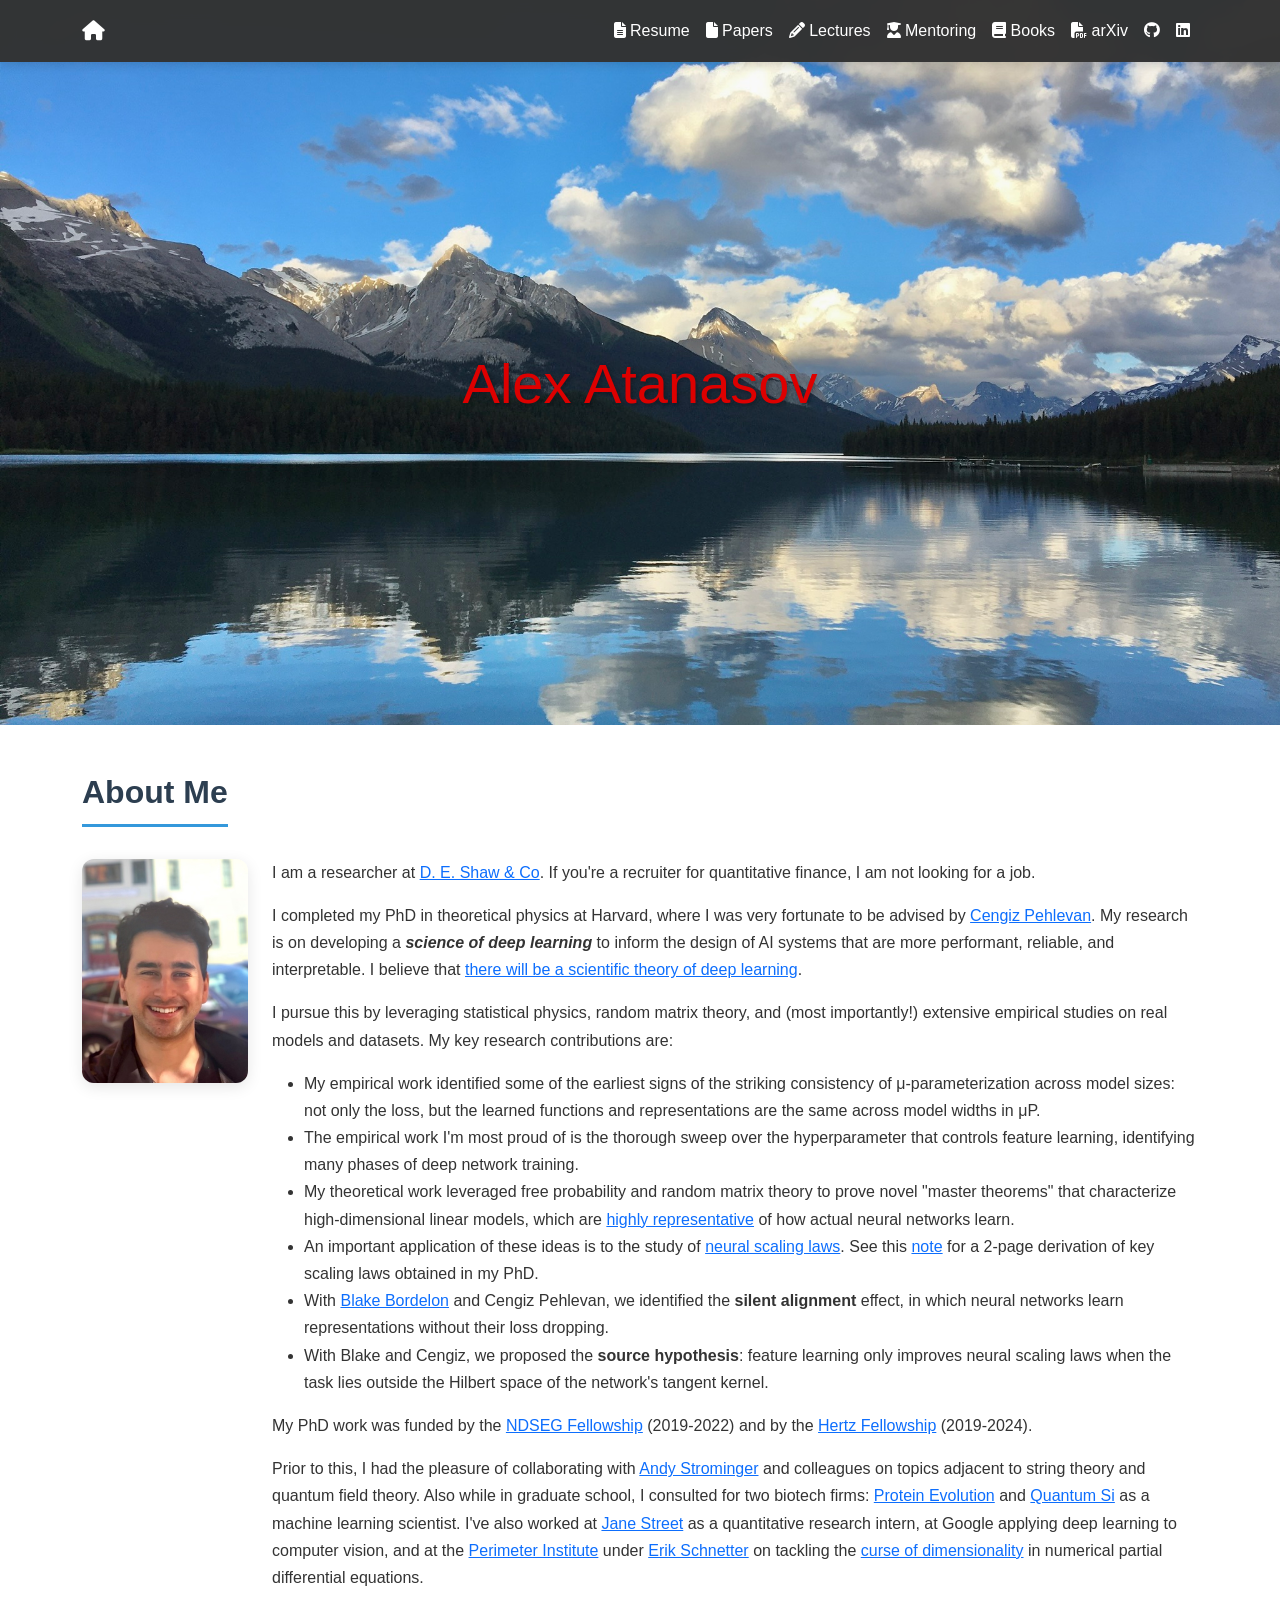
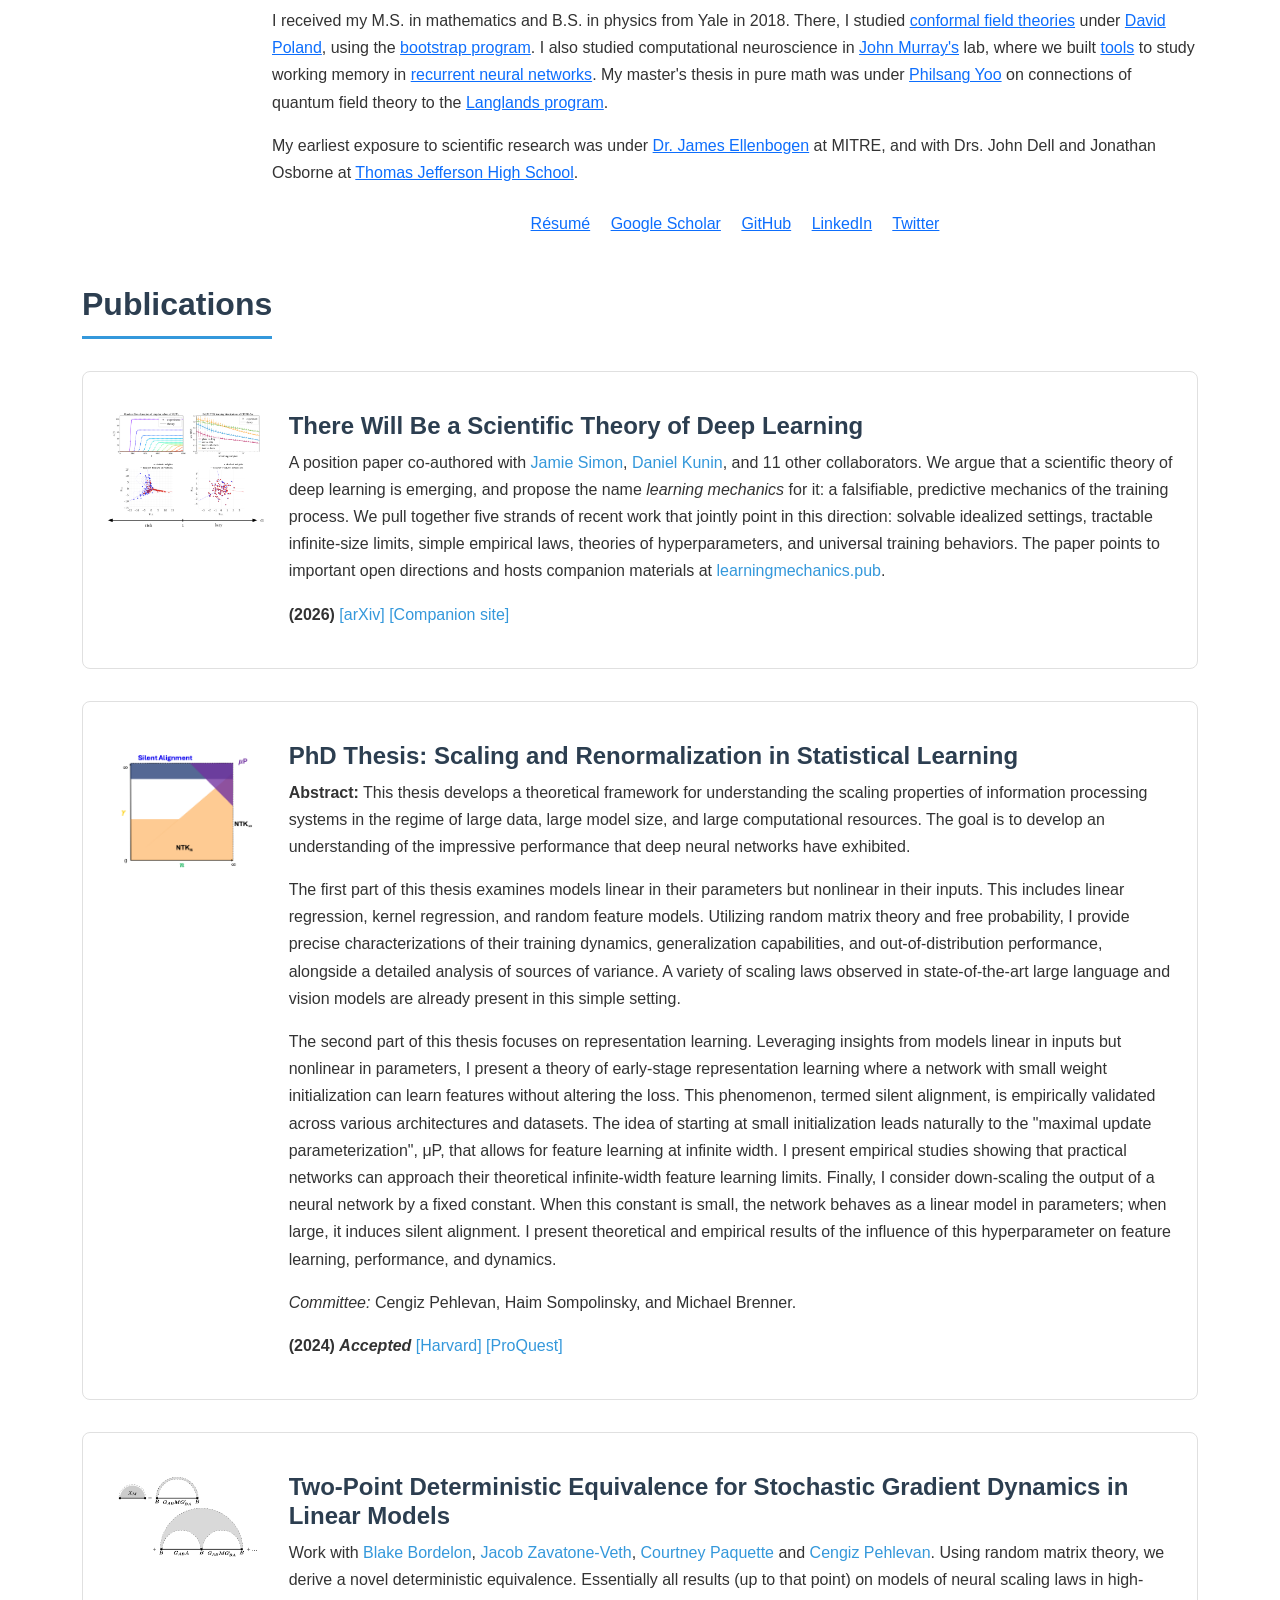
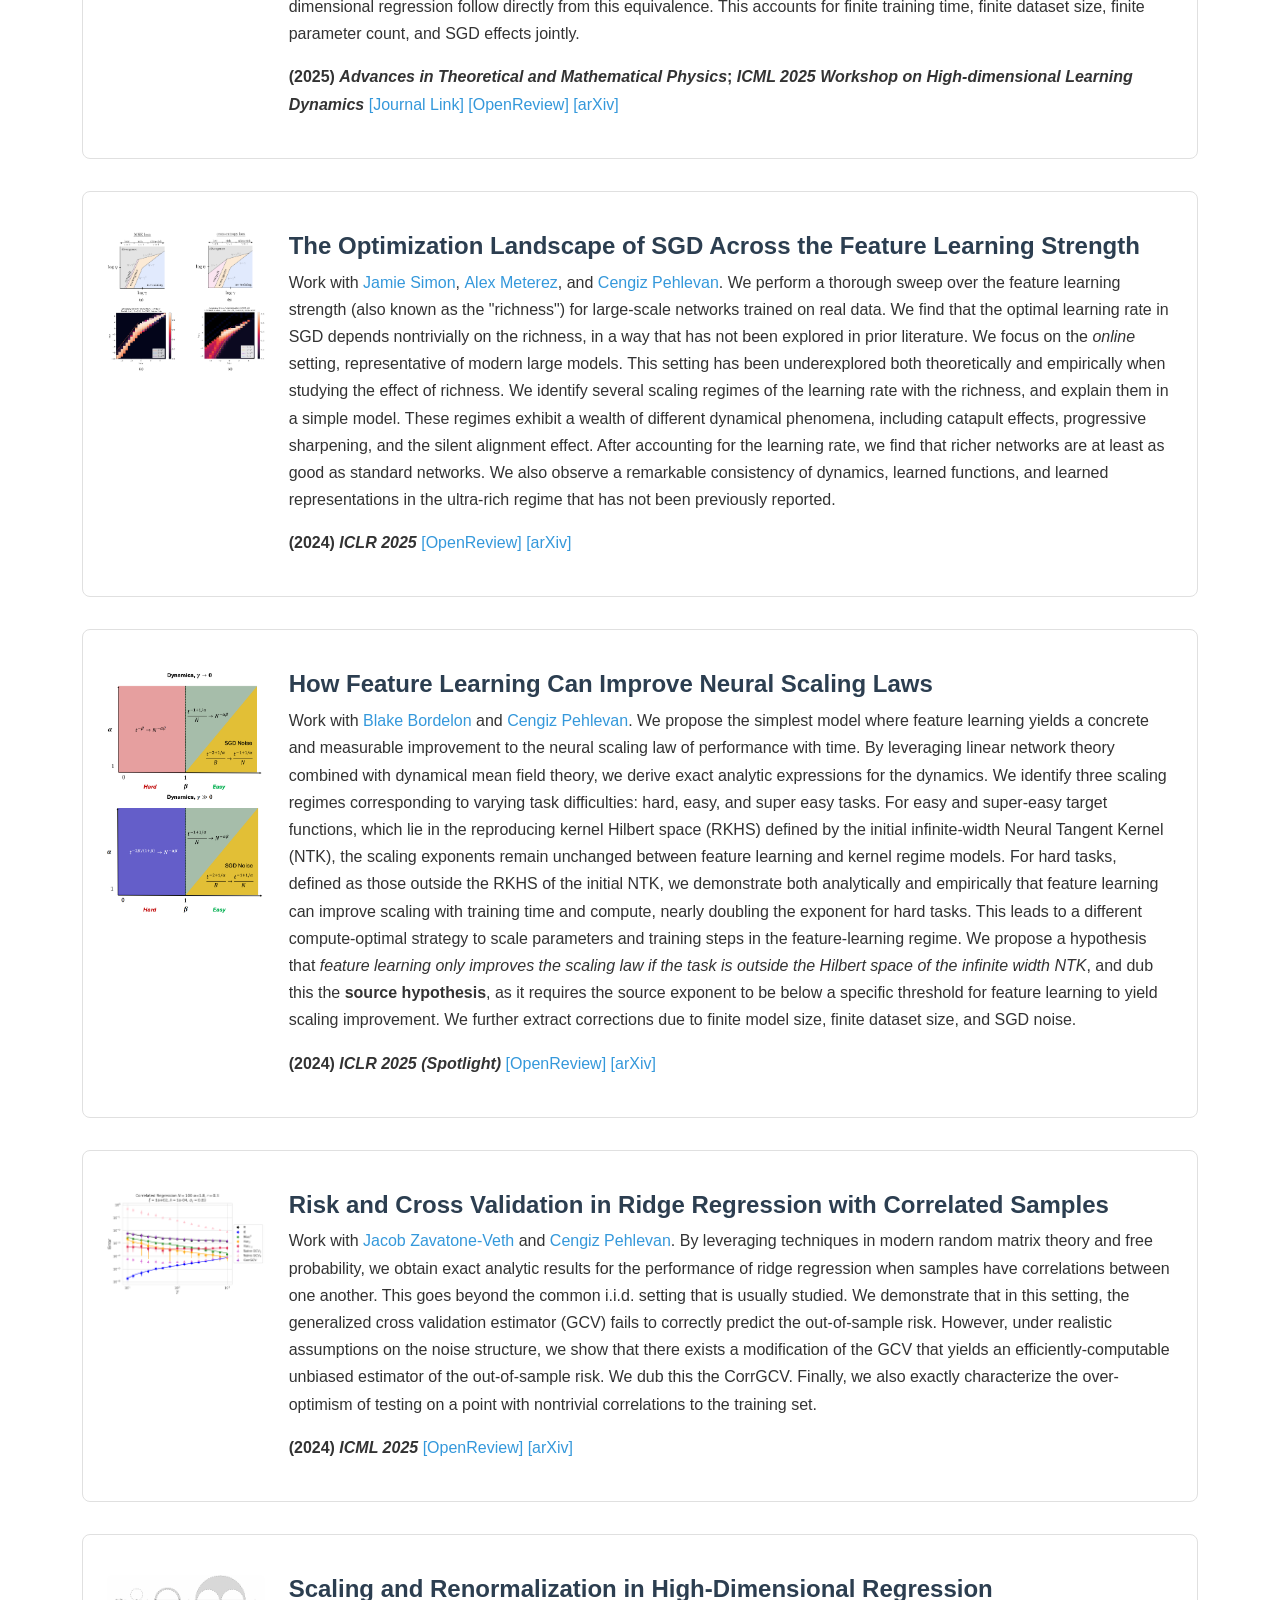
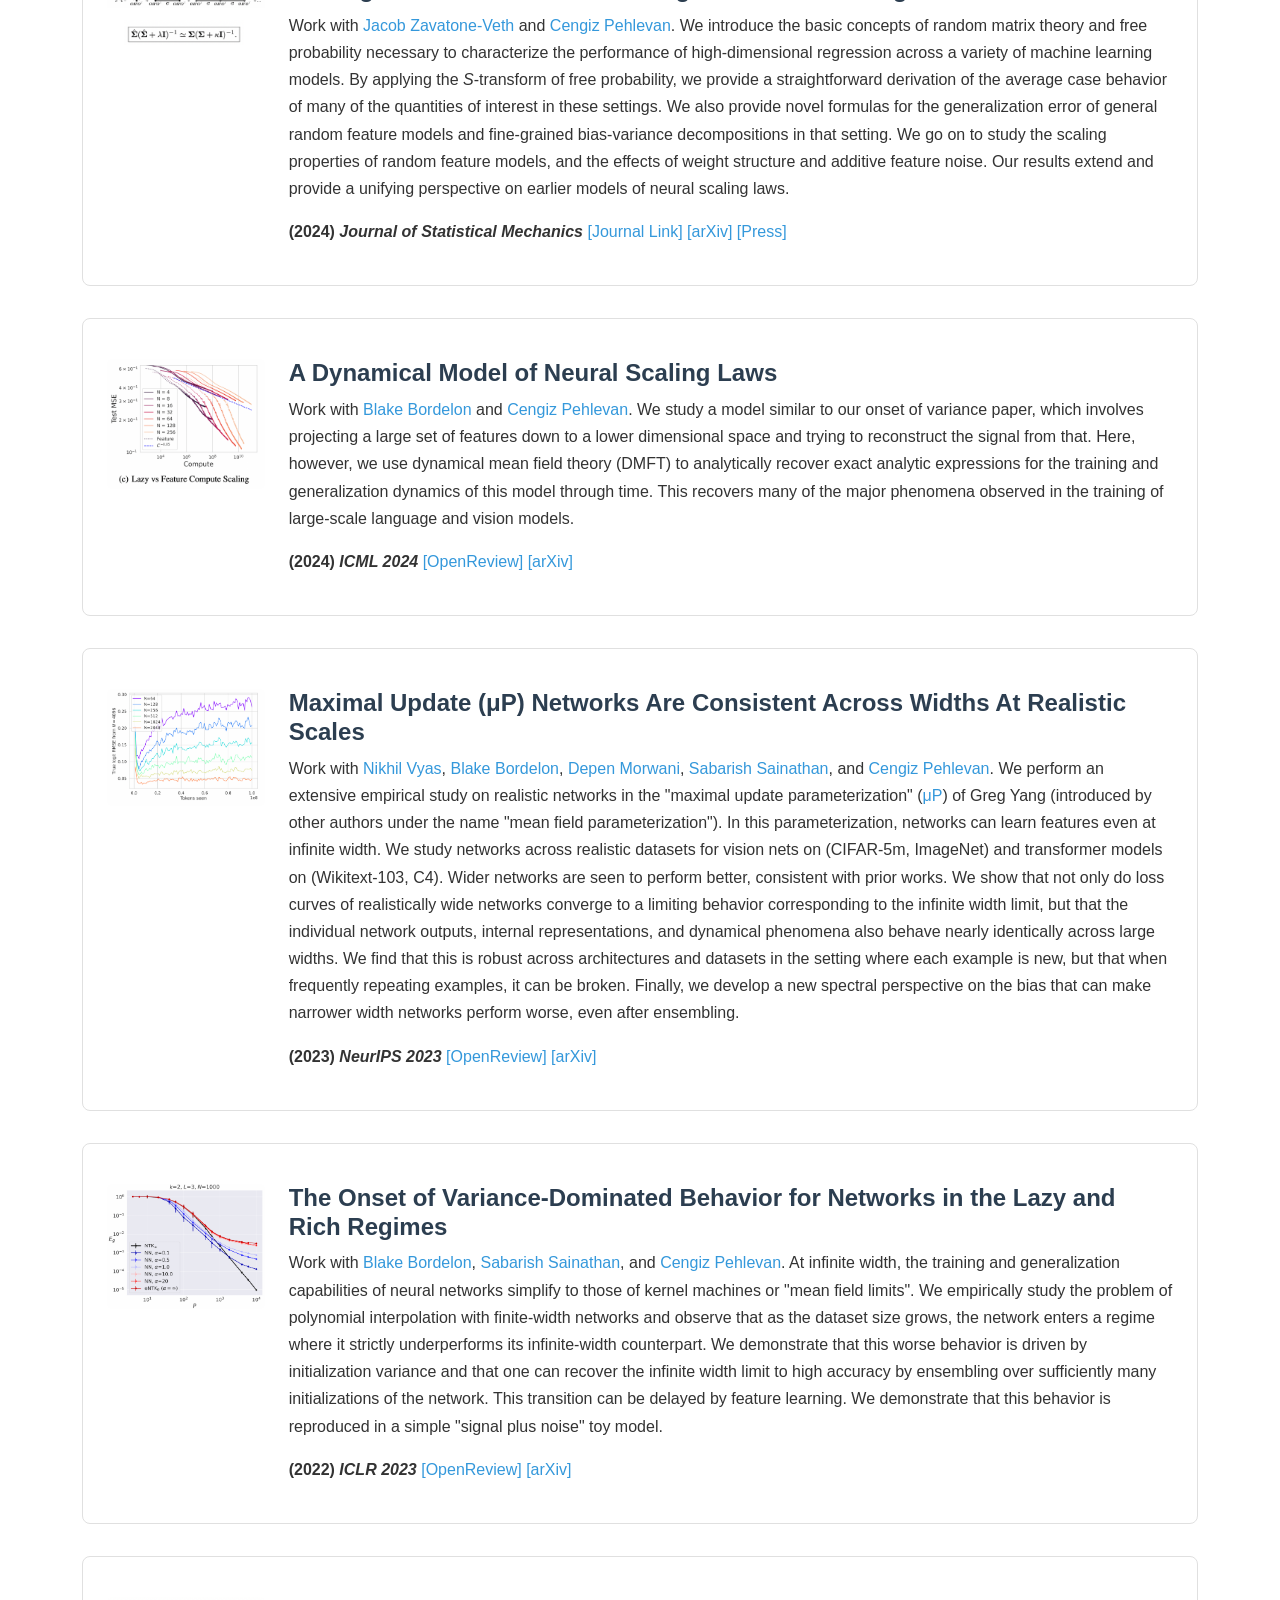
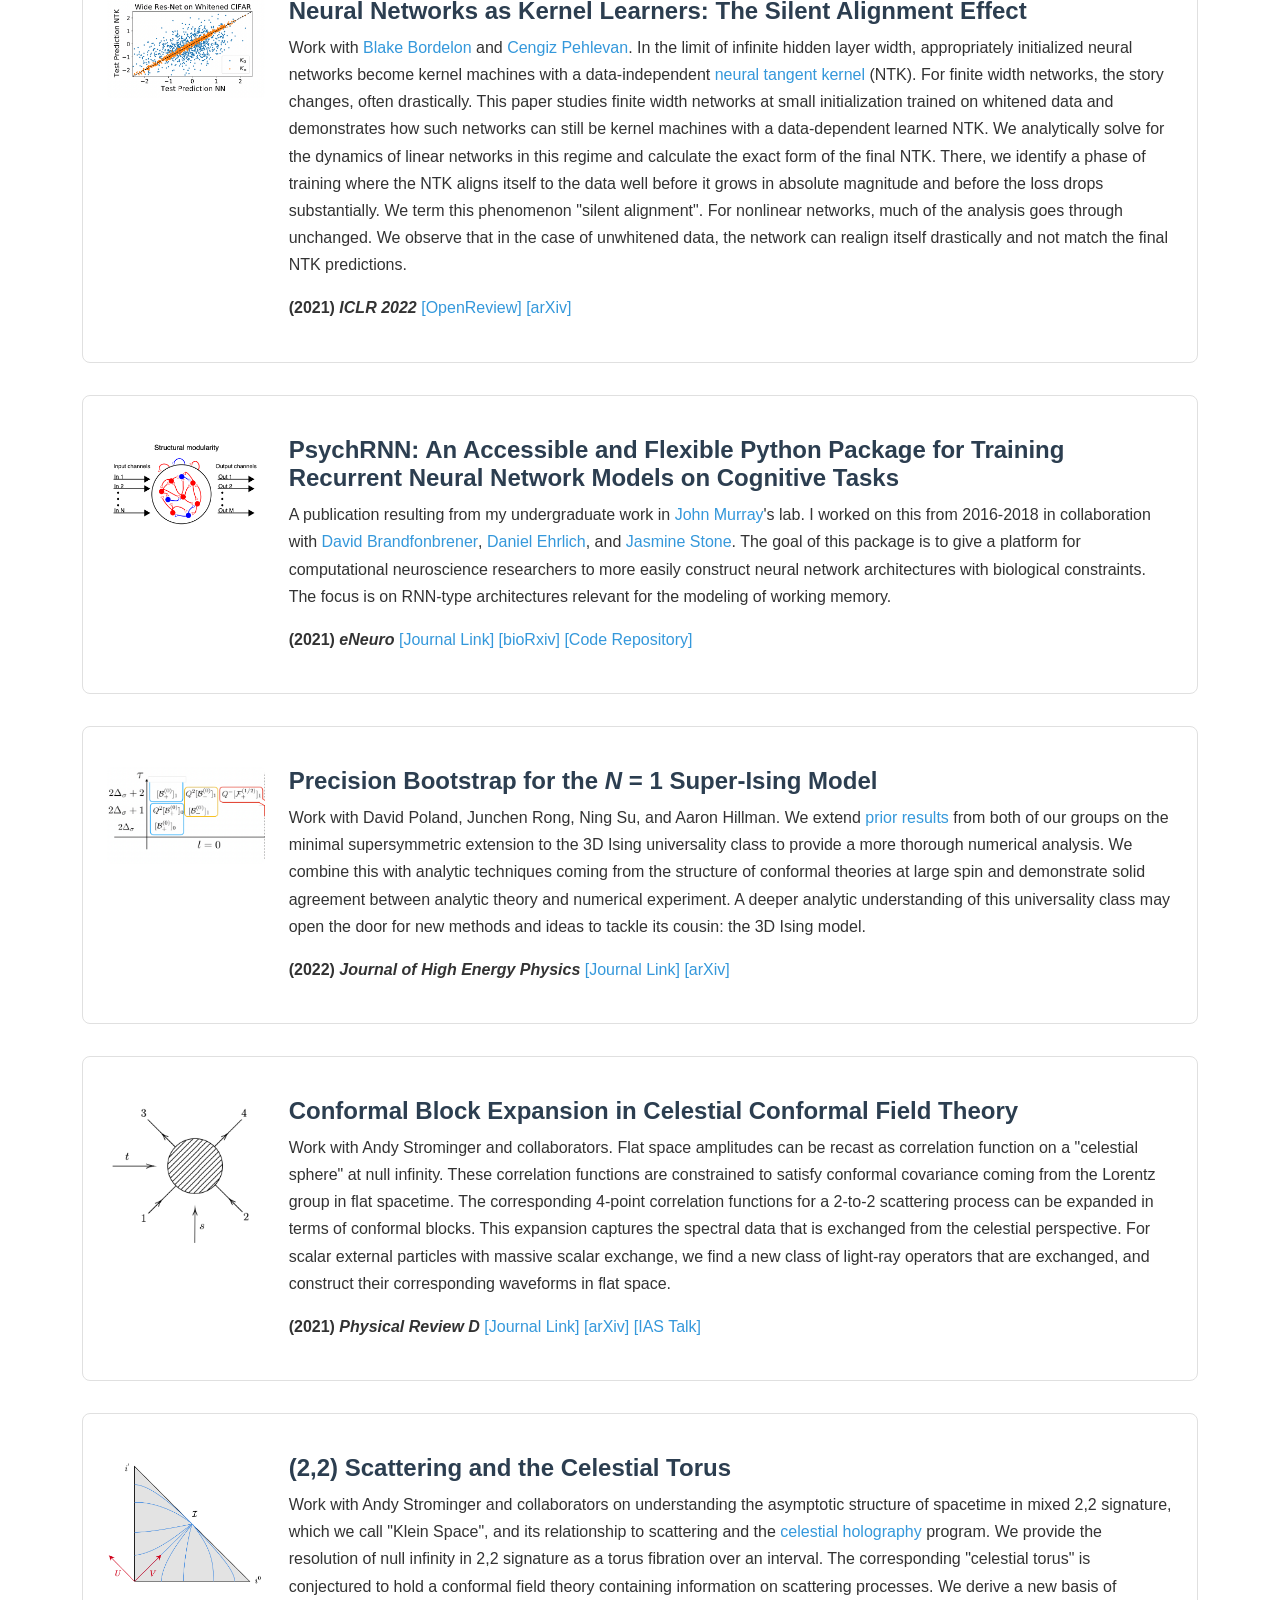
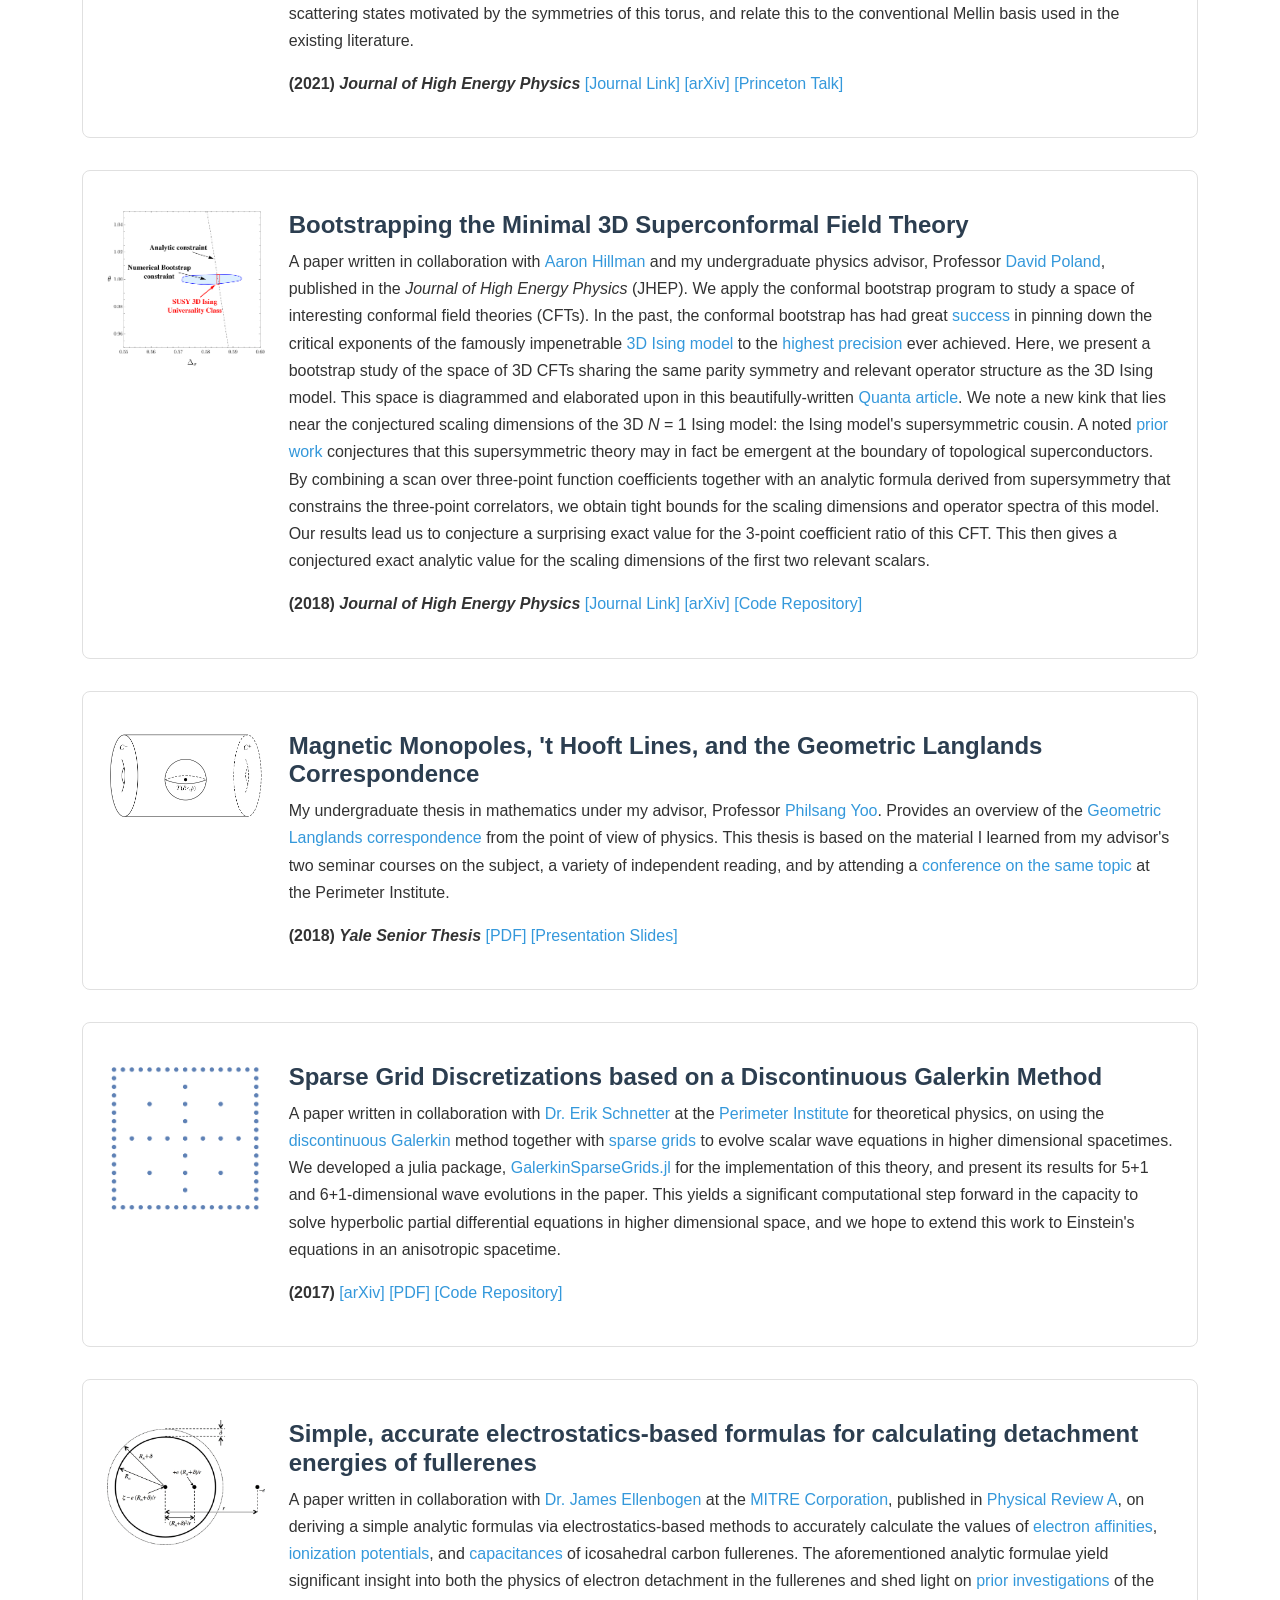
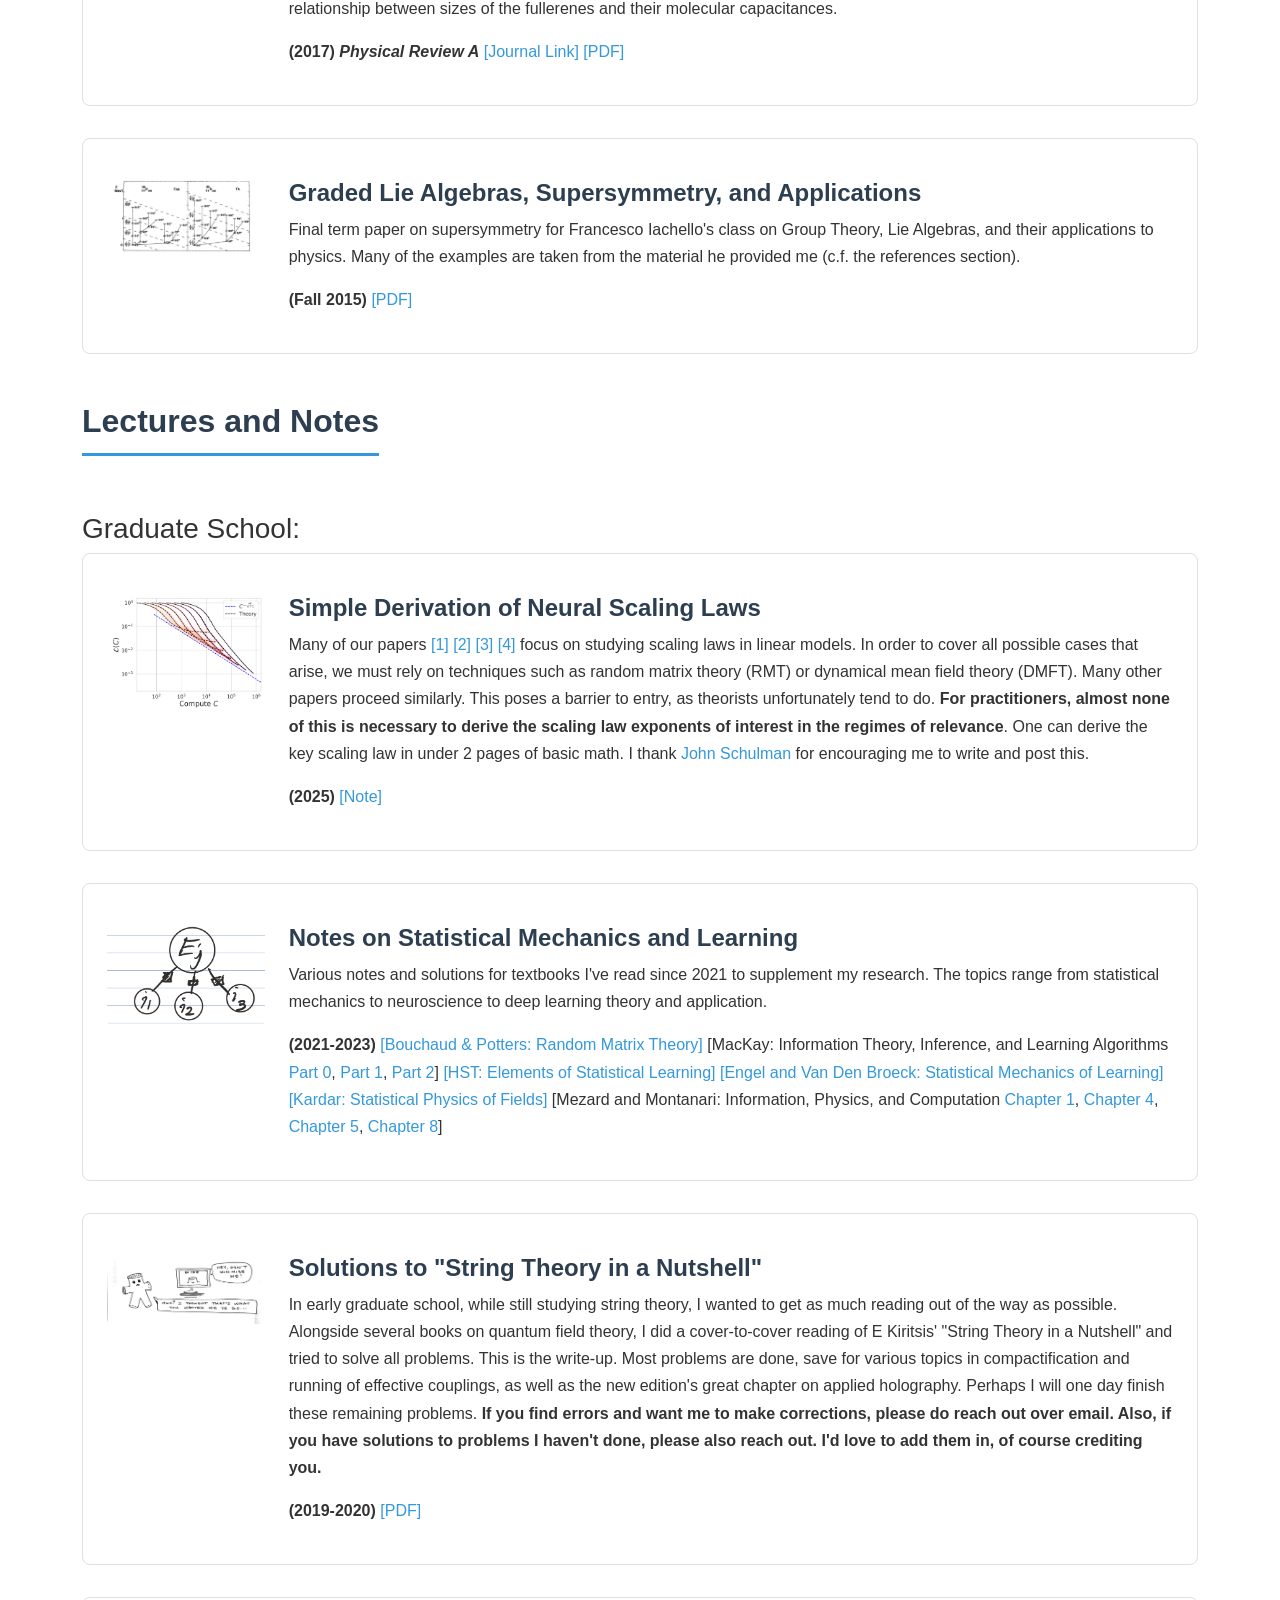
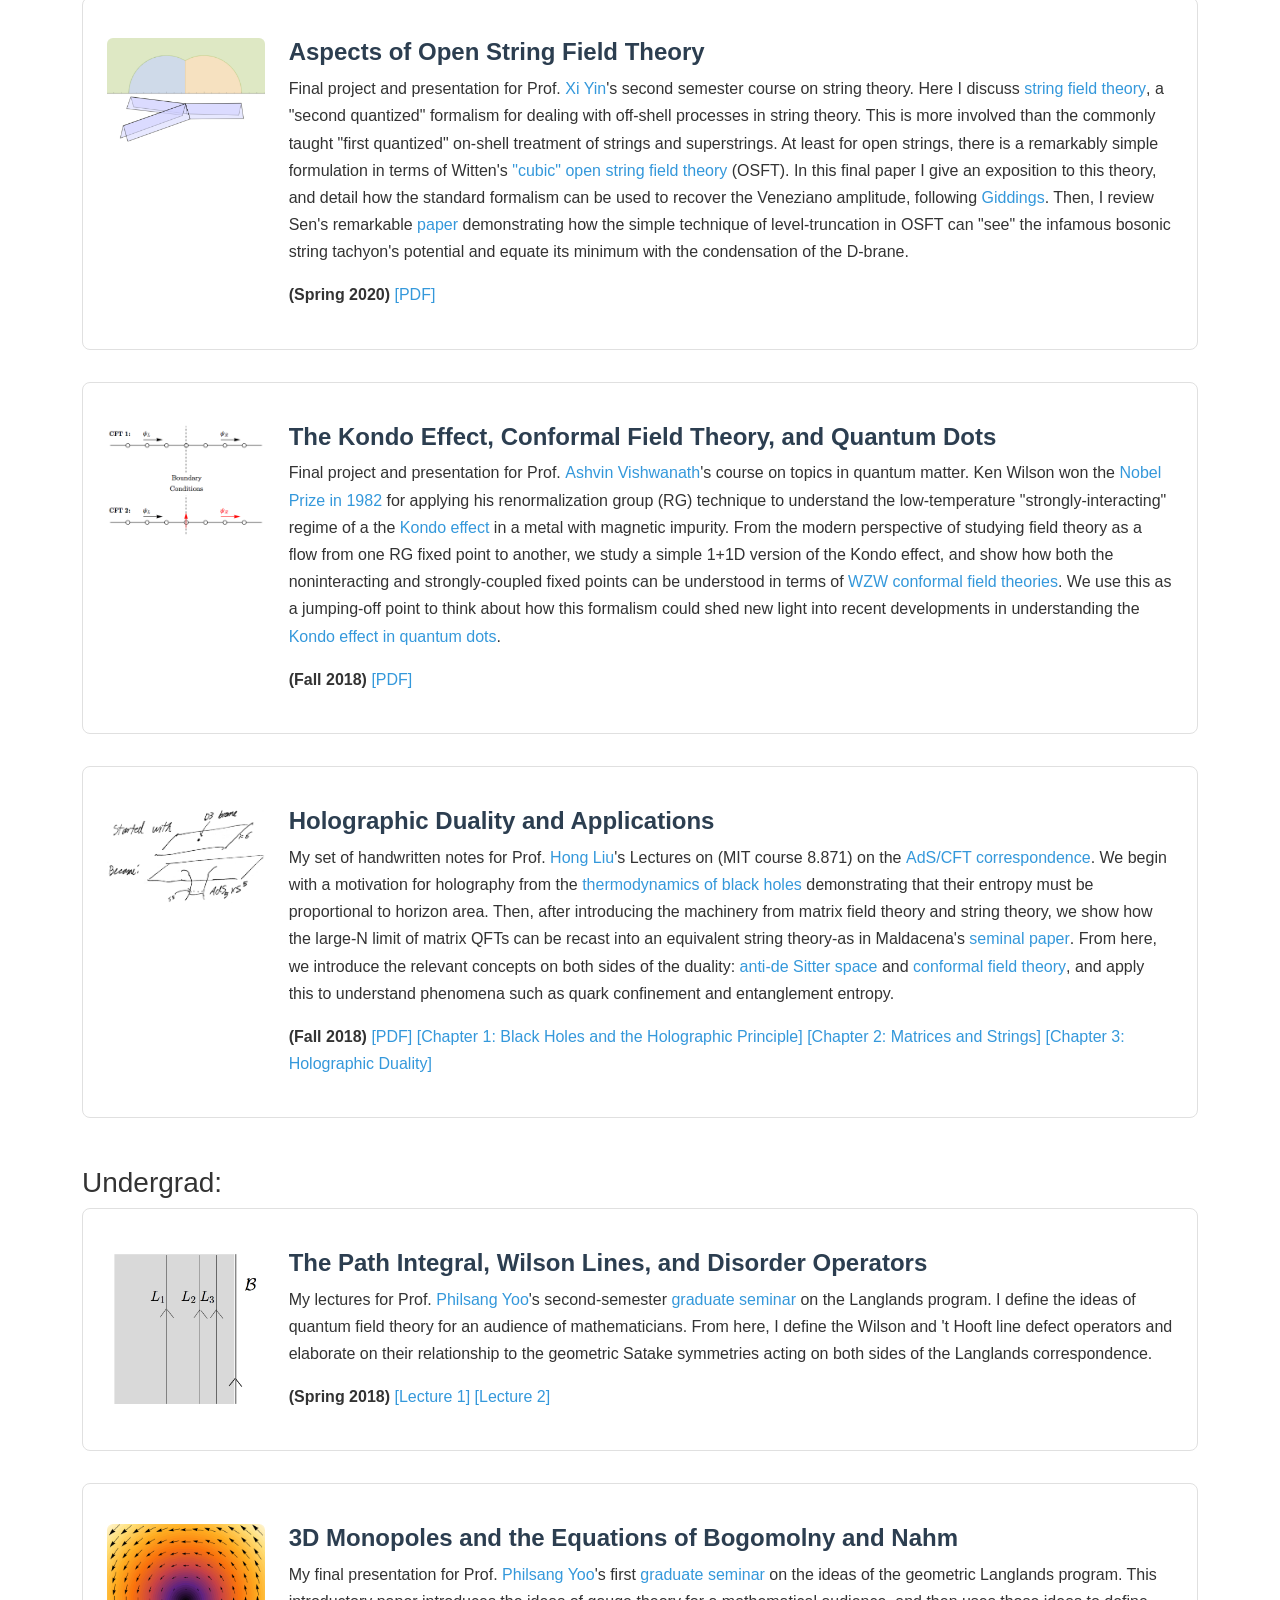
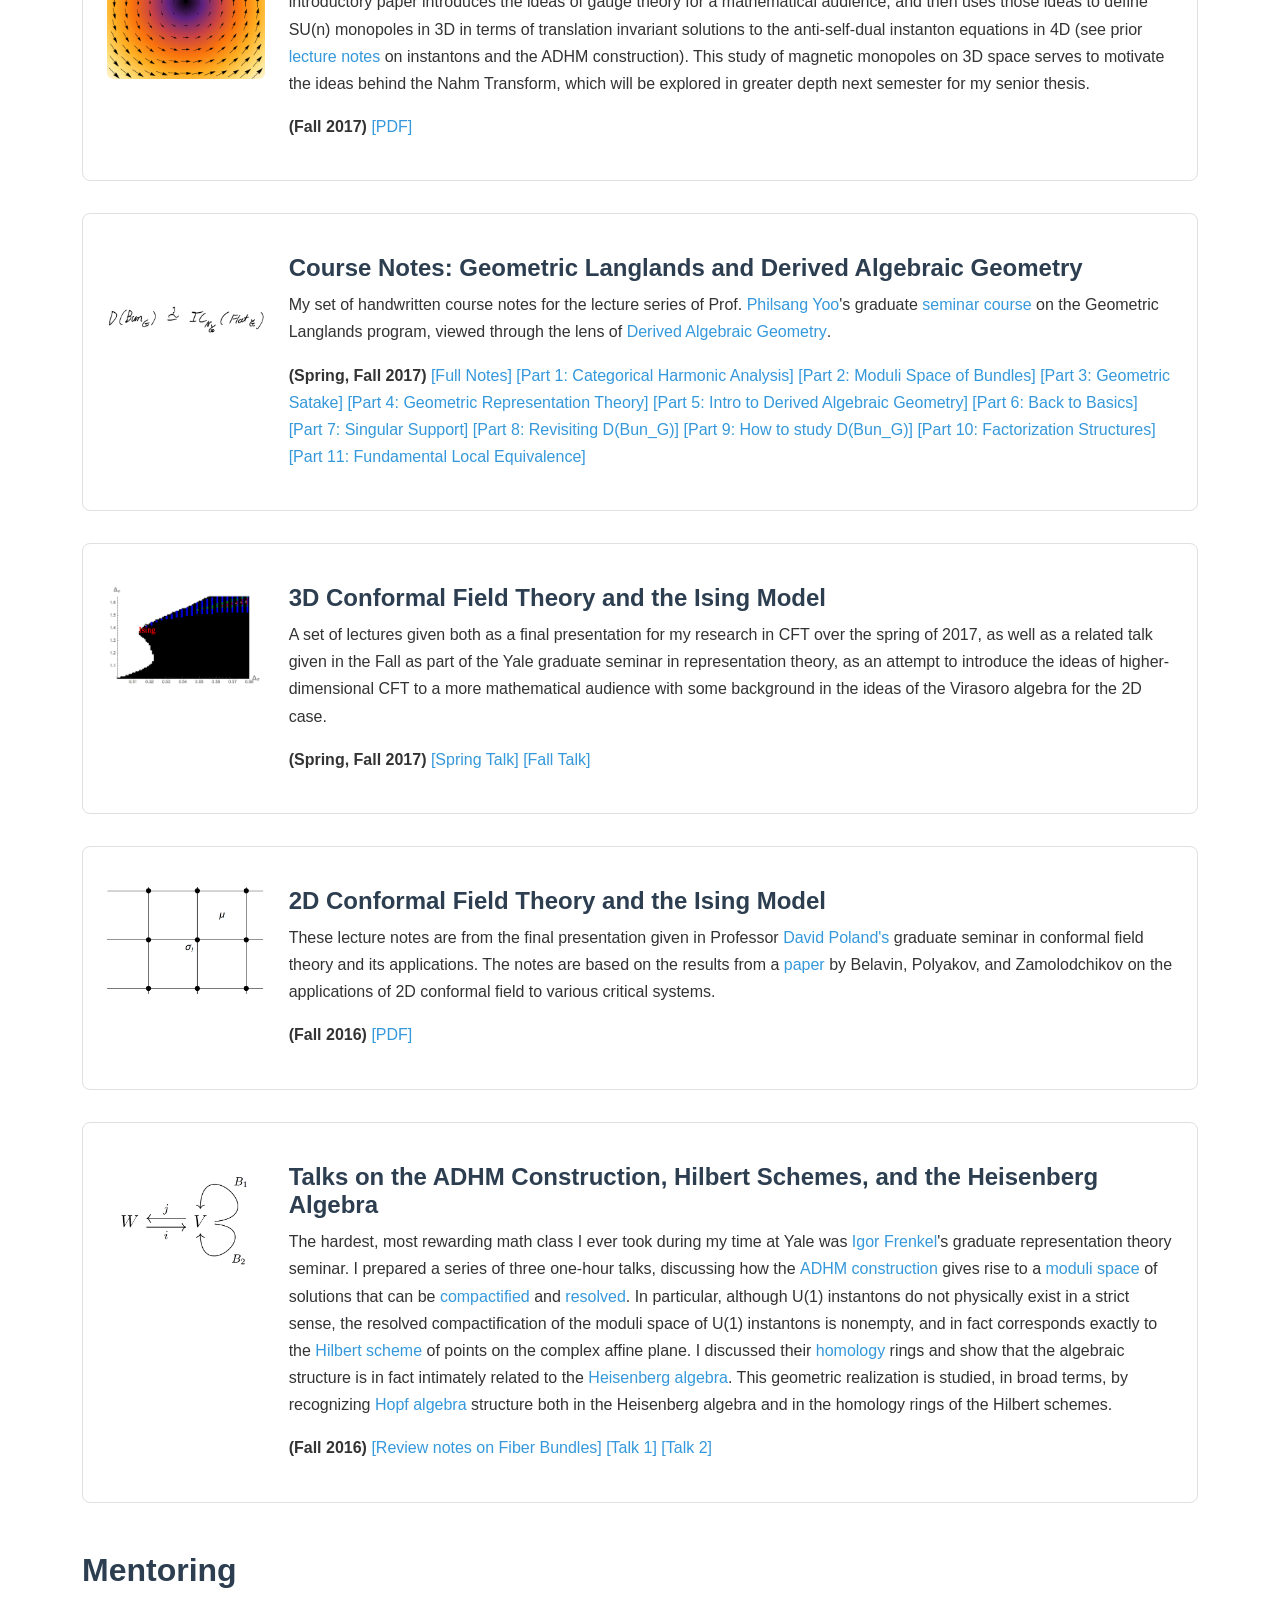
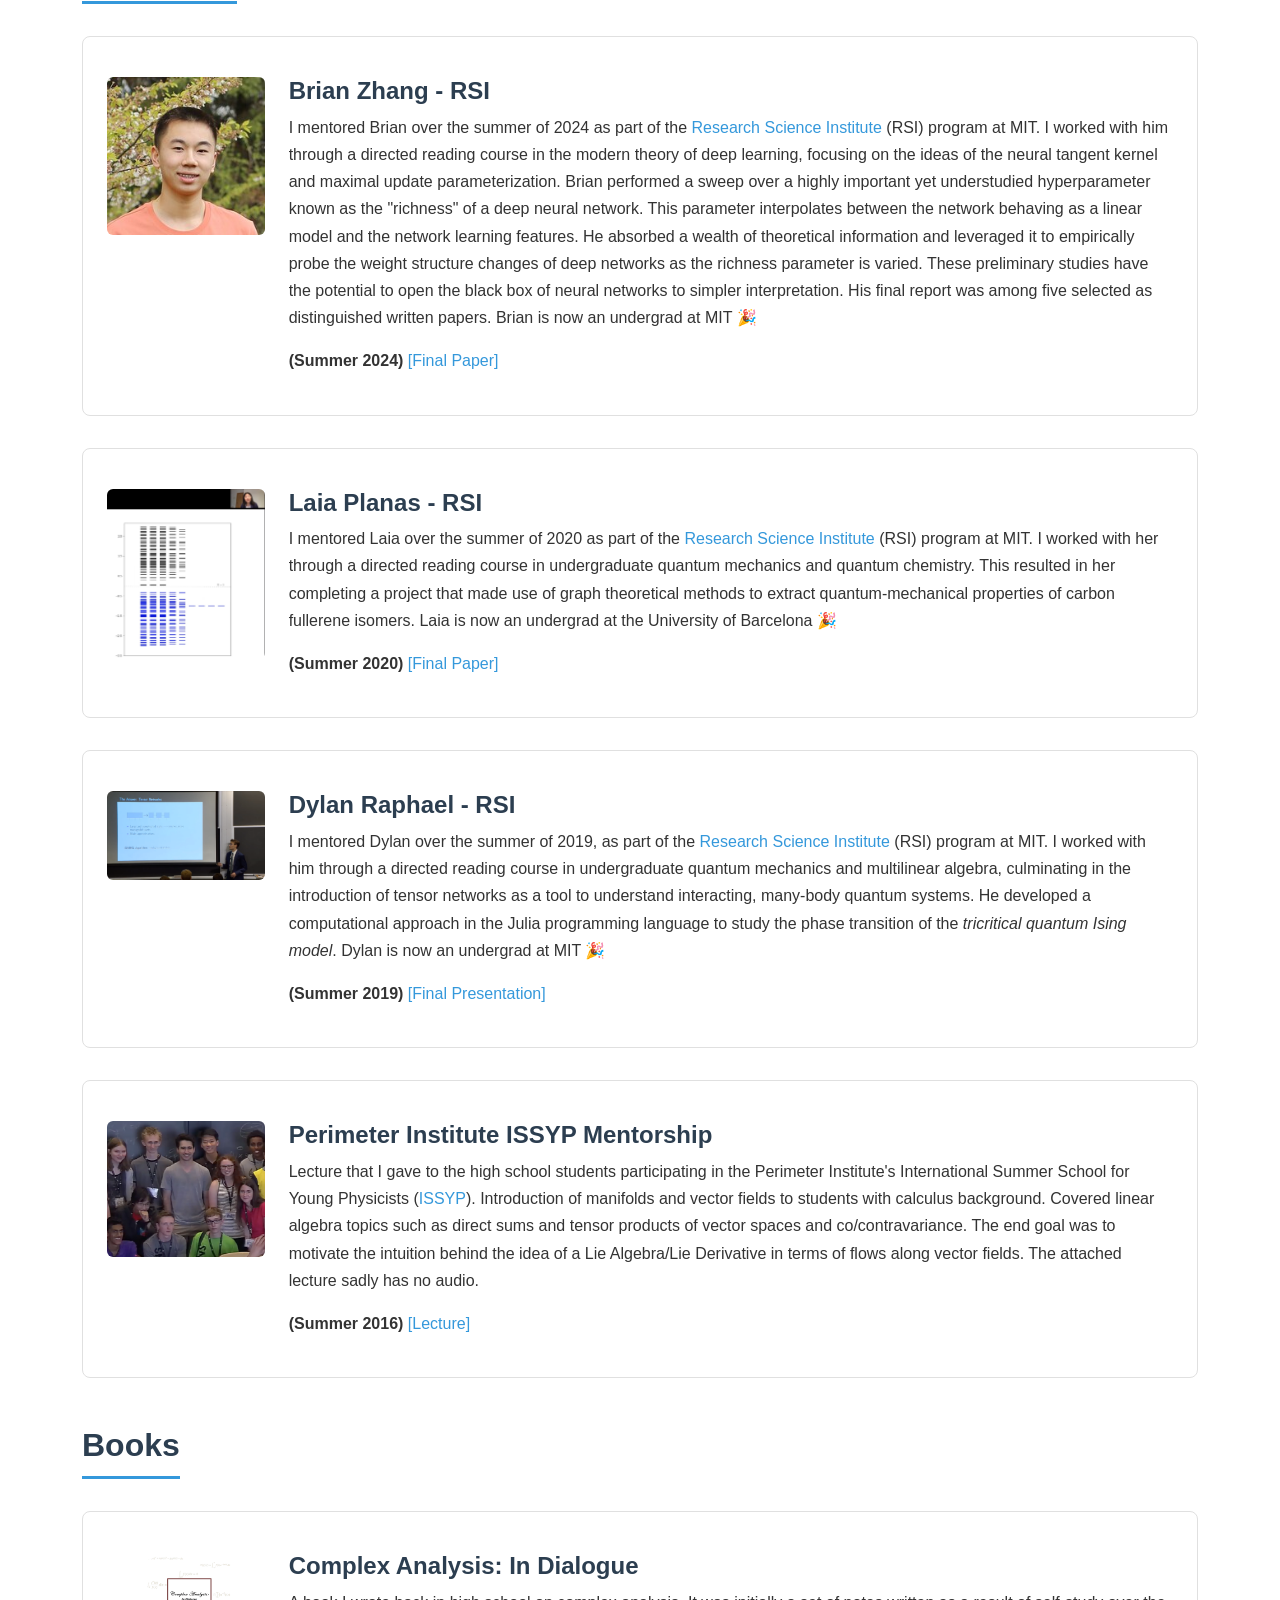
==== commit f91dbfce: "About Me bullets: attribution, split empirical bullet, lowercase source hypothesis - Split μP/richne" ====
--- a/index.html
+++ b/index.html
@@ -287,11 +287,12 @@
 		I pursue this by leveraging statistical physics, random matrix theory, and (most importantly!) extensive empirical studies on real models and datasets. My key research contributions are:
 	</p>
 	<ul>
-		<li>My empirical work identified some of the earliest signs of the striking consistency of μ-parameterization across model sizes. The empirical work I'm most proud of is the thorough sweep over the hyperparameter that controls feature learning, identifying many phases of deep network training.</li>
-		<li>My theoretical work leveraged free probability and random matrix theory to prove novel "master theorems" that characterize high-dimensional linear models, which are highly representative of how actual neural networks learn. If you want a single "theorem to rule them all", it's the two-point equivalence we derive here.</li>
+		<li>My empirical work identified some of the earliest signs of the striking consistency of μ-parameterization across model sizes: not only the loss, but the learned functions and representations are the same across model widths in μP.</li>
+		<li>The empirical work I'm most proud of is the thorough sweep over the hyperparameter that controls feature learning, identifying many phases of deep network training.</li>
+		<li>My theoretical work leveraged free probability and random matrix theory to prove novel "master theorems" that characterize high-dimensional linear models, which are <a href="https://arxiv.org/abs/2203.06176" target="_blank" rel="noopener noreferrer">highly representative</a> of how actual neural networks learn. <!-- If you want a single "theorem to rule them all", it's the two-point equivalence we derive here. --></li>
 		<li>An important application of these ideas is to the study of <a href="https://en.wikipedia.org/wiki/Neural_scaling_law" target="_blank" rel="noopener noreferrer">neural scaling laws</a>. See this <a href="Files/Scaling_Laws_Note.pdf">note</a> for a 2-page derivation of key scaling laws obtained in my PhD.</li>
-		<li>I identified the <strong>silent alignment</strong> effect, in which neural networks learn representations without their loss dropping.</li>
-		<li>I proposed the <strong>Source Hypothesis</strong>: feature learning only improves neural scaling laws when the task lies outside the Hilbert space of the network's tangent kernel.</li>
+		<li>With <a href="https://blakebordelon.github.io/" target="_blank" rel="noopener noreferrer">Blake Bordelon</a> and Cengiz Pehlevan, we identified the <strong>silent alignment</strong> effect, in which neural networks learn representations without their loss dropping.</li>
+		<li>With Blake and Cengiz, we proposed the <strong>source hypothesis</strong>: feature learning only improves neural scaling laws when the task lies outside the Hilbert space of the network's tangent kernel.</li>
 	</ul>
 	<p>
 		My PhD work was funded by the <a href="https://ndseg.sysplus.com/NDSEG/Awardees/FY2019" target="_blank" rel="noopener noreferrer">NDSEG Fellowship</a> (2019-2022) and by the <a href="https://hertzfoundation.org/fellows/fellow-profile/11341/Alex-Atanasov" target="_blank" rel="noopener noreferrer">Hertz Fellowship</a> (2019-2024).
@@ -409,7 +410,7 @@
 			</div>
 			<div class="col-12 col-sm-8 col-md-10">
 				<h3>How Feature Learning Can Improve Neural Scaling Laws</h3>
-				<p>Work with <a href="https://blakebordelon.github.io/" target="_blank" rel="noopener noreferrer">Blake Bordelon</a> and <a href="https://pehlevan.seas.harvard.edu/people/cengiz-pehlevan" target="_blank" rel="noopener noreferrer">Cengiz Pehlevan</a>. We propose the simplest model where feature learning yields a concrete and measurable improvement to the neural scaling law of performance with time. By leveraging linear network theory combined with dynamical mean field theory, we derive exact analytic expressions for the dynamics. We identify three scaling regimes corresponding to varying task difficulties: hard, easy, and super easy tasks. For easy and super-easy target functions, which lie in the reproducing kernel Hilbert space (RKHS) defined by the initial infinite-width Neural Tangent Kernel (NTK), the scaling exponents remain unchanged between feature learning and kernel regime models. For hard tasks, defined as those outside the RKHS of the initial NTK, we demonstrate both analytically and empirically that feature learning can improve scaling with training time and compute, nearly doubling the exponent for hard tasks. This leads to a different compute-optimal strategy to scale parameters and training steps in the feature-learning regime. We propose a hypothesis that <em>feature learning only improves the scaling law if the task is outside the Hilbert space of the infinite width NTK</em>, and dub this the <strong>Source Hypothesis</strong>, as it requires the source exponent to be below a specific threshold for feature learning to yield scaling improvement. We further extract corrections due to finite model size, finite dataset size, and SGD noise.</p>
+				<p>Work with <a href="https://blakebordelon.github.io/" target="_blank" rel="noopener noreferrer">Blake Bordelon</a> and <a href="https://pehlevan.seas.harvard.edu/people/cengiz-pehlevan" target="_blank" rel="noopener noreferrer">Cengiz Pehlevan</a>. We propose the simplest model where feature learning yields a concrete and measurable improvement to the neural scaling law of performance with time. By leveraging linear network theory combined with dynamical mean field theory, we derive exact analytic expressions for the dynamics. We identify three scaling regimes corresponding to varying task difficulties: hard, easy, and super easy tasks. For easy and super-easy target functions, which lie in the reproducing kernel Hilbert space (RKHS) defined by the initial infinite-width Neural Tangent Kernel (NTK), the scaling exponents remain unchanged between feature learning and kernel regime models. For hard tasks, defined as those outside the RKHS of the initial NTK, we demonstrate both analytically and empirically that feature learning can improve scaling with training time and compute, nearly doubling the exponent for hard tasks. This leads to a different compute-optimal strategy to scale parameters and training steps in the feature-learning regime. We propose a hypothesis that <em>feature learning only improves the scaling law if the task is outside the Hilbert space of the infinite width NTK</em>, and dub this the <strong>source hypothesis</strong>, as it requires the source exponent to be below a specific threshold for feature learning to yield scaling improvement. We further extract corrections due to finite model size, finite dataset size, and SGD noise.</p>
 				<p><strong>(2024) <em>ICLR 2025 (Spotlight)</em></strong>
 					<a href="https://openreview.net/forum?id=dEypApI1MZ">[OpenReview]</a>
 					<a href="https://arxiv.org/abs/2409.17858">[arXiv]</a>
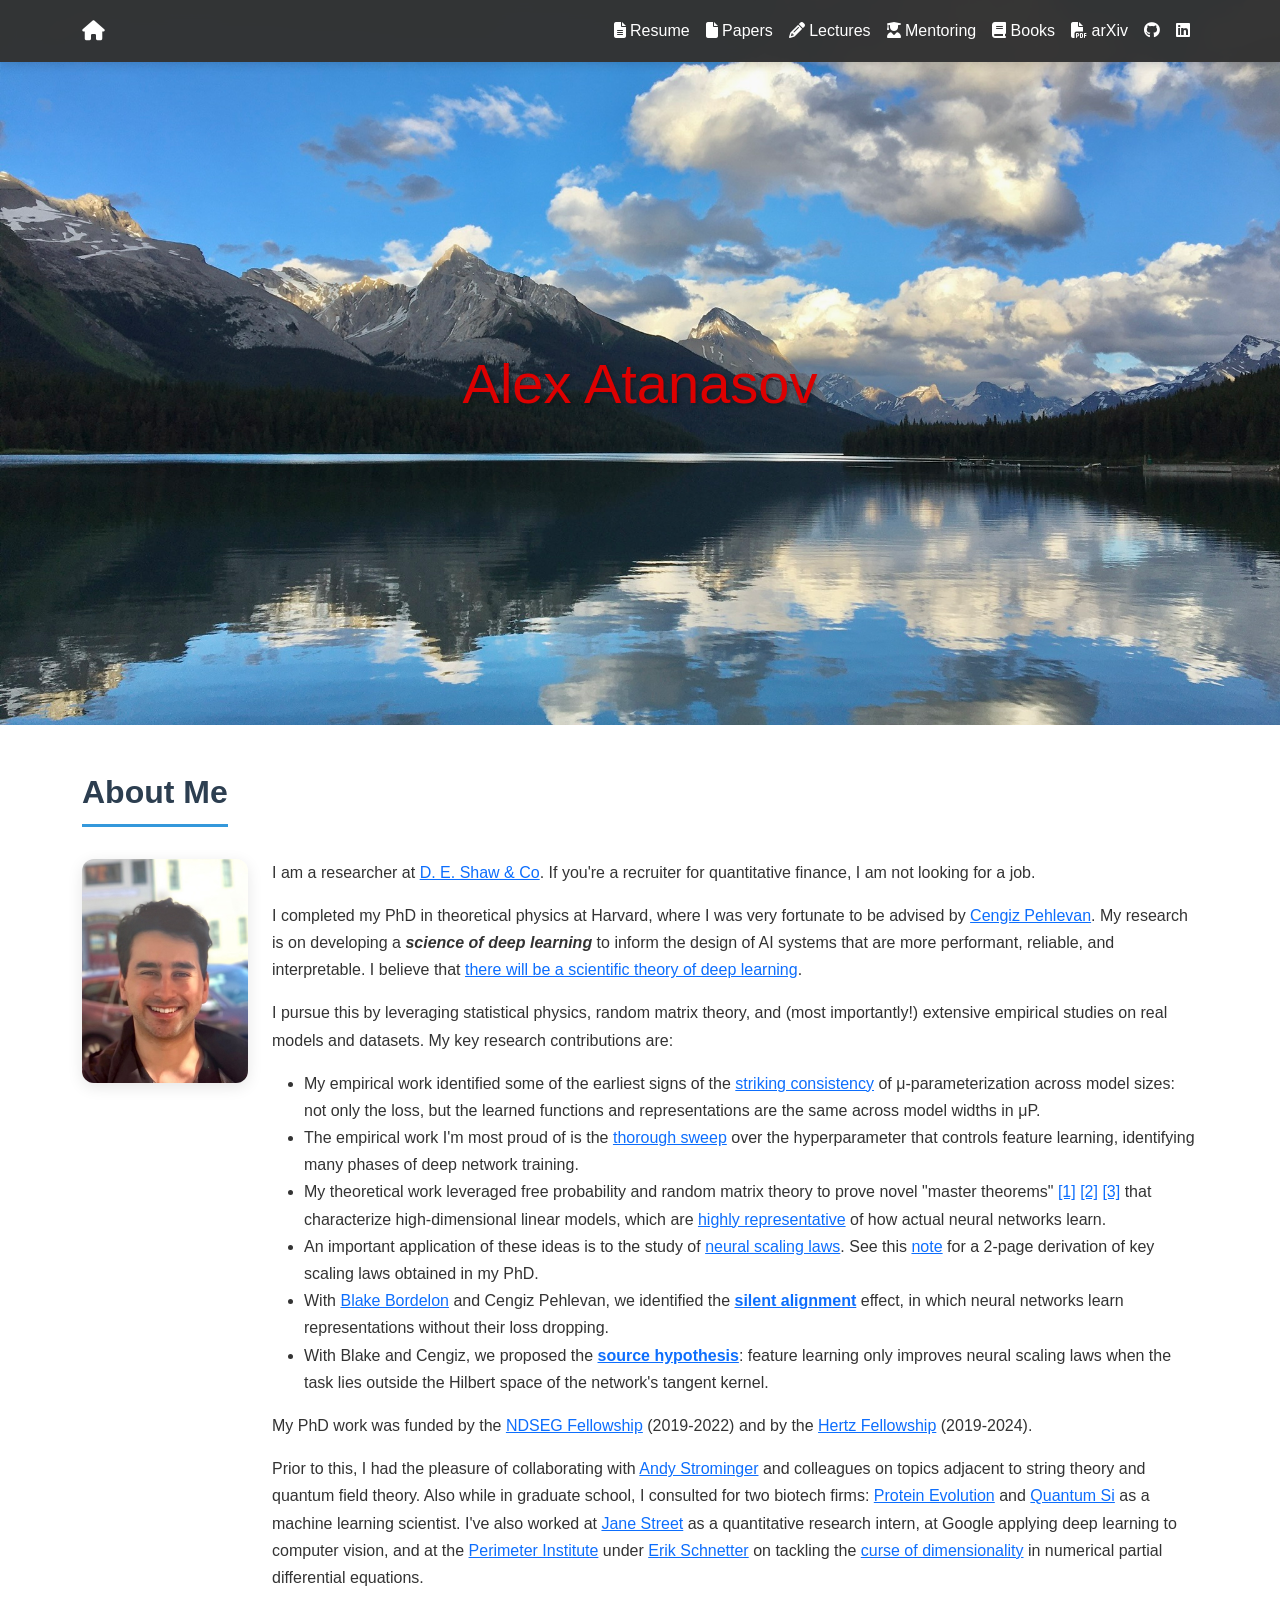
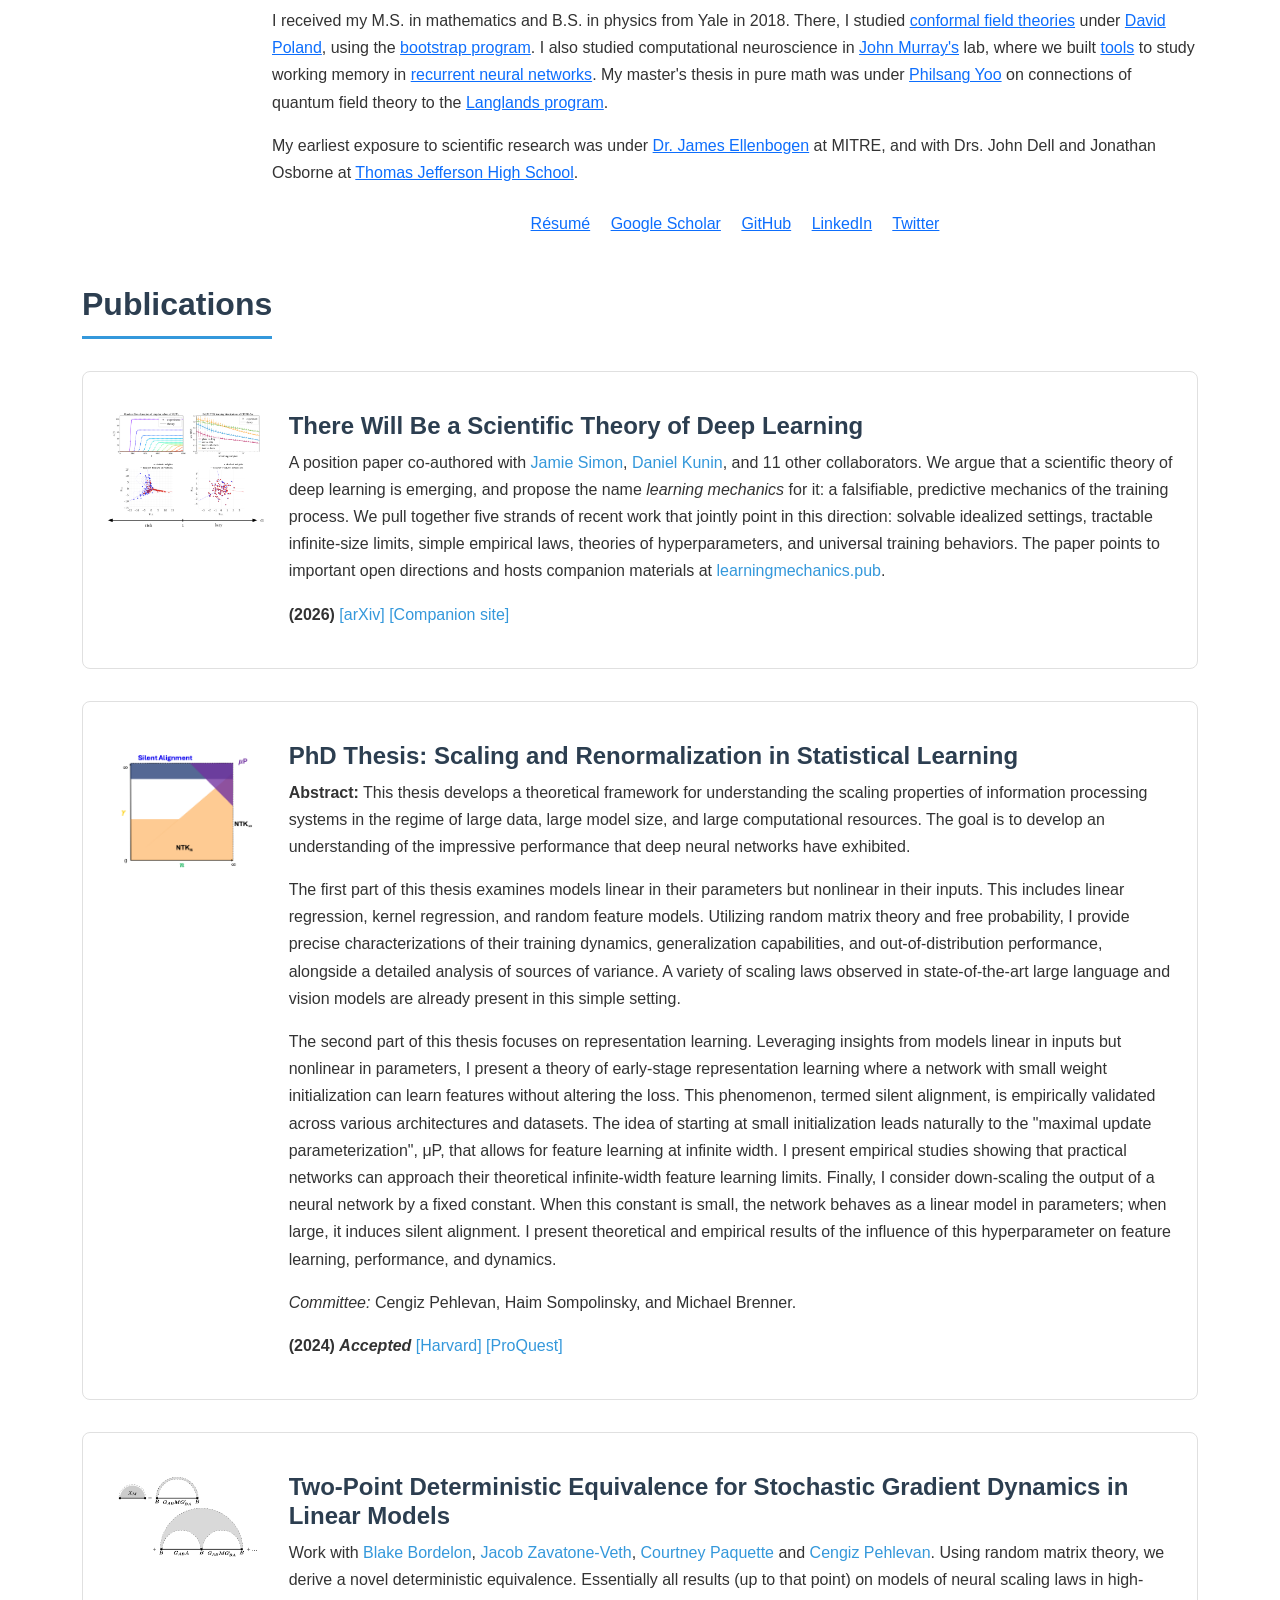
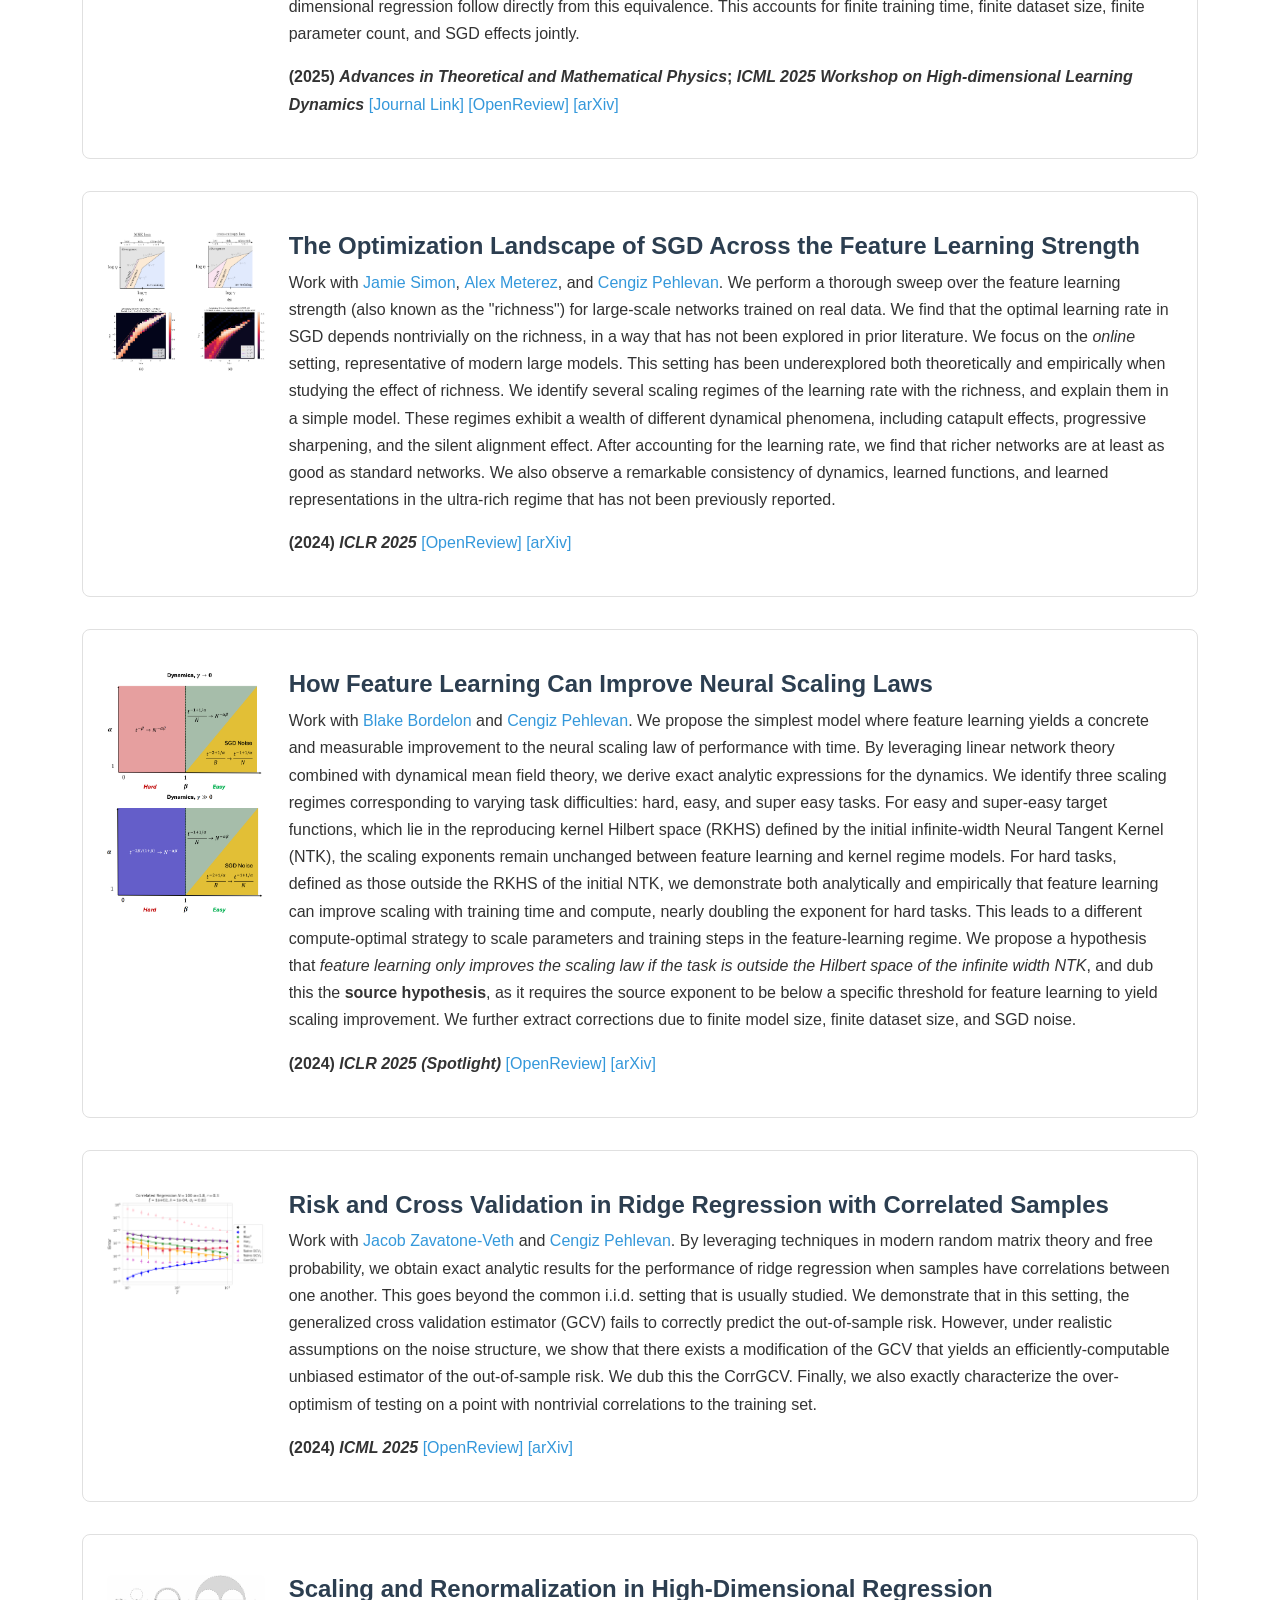
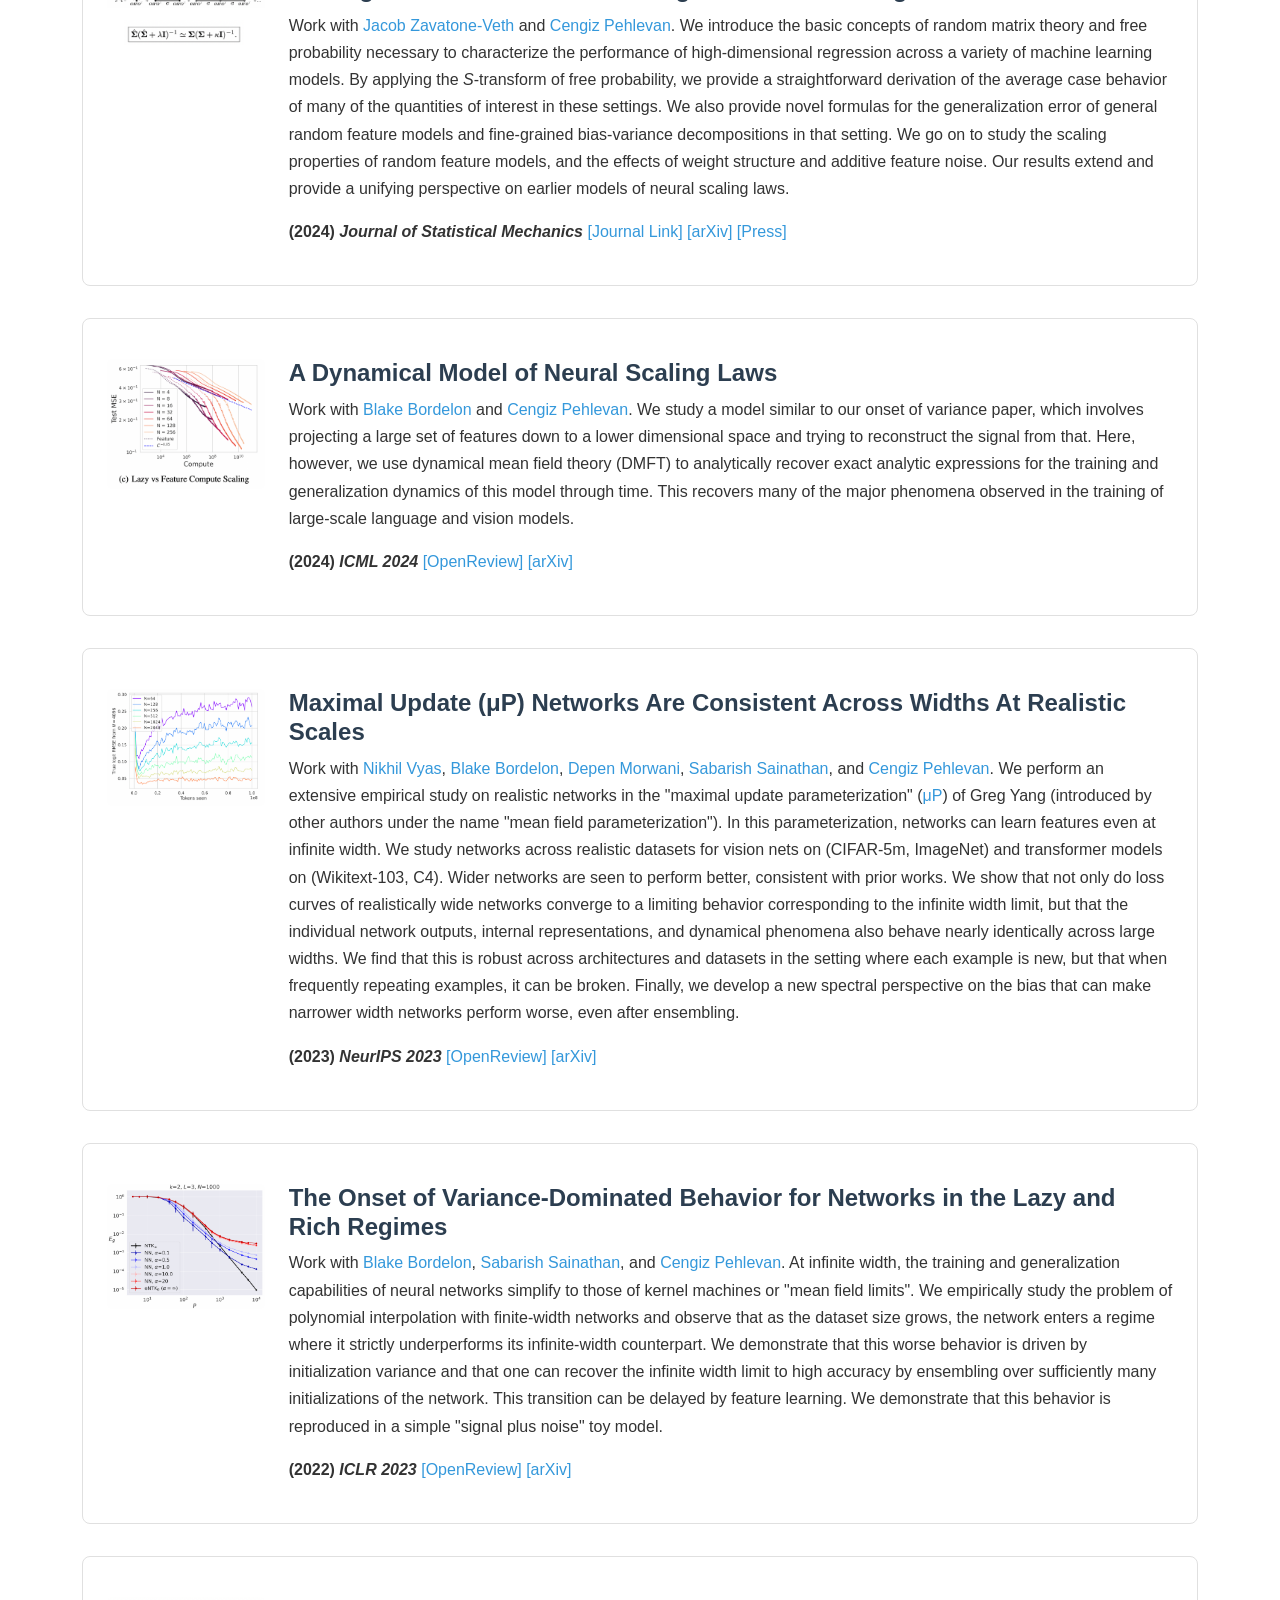
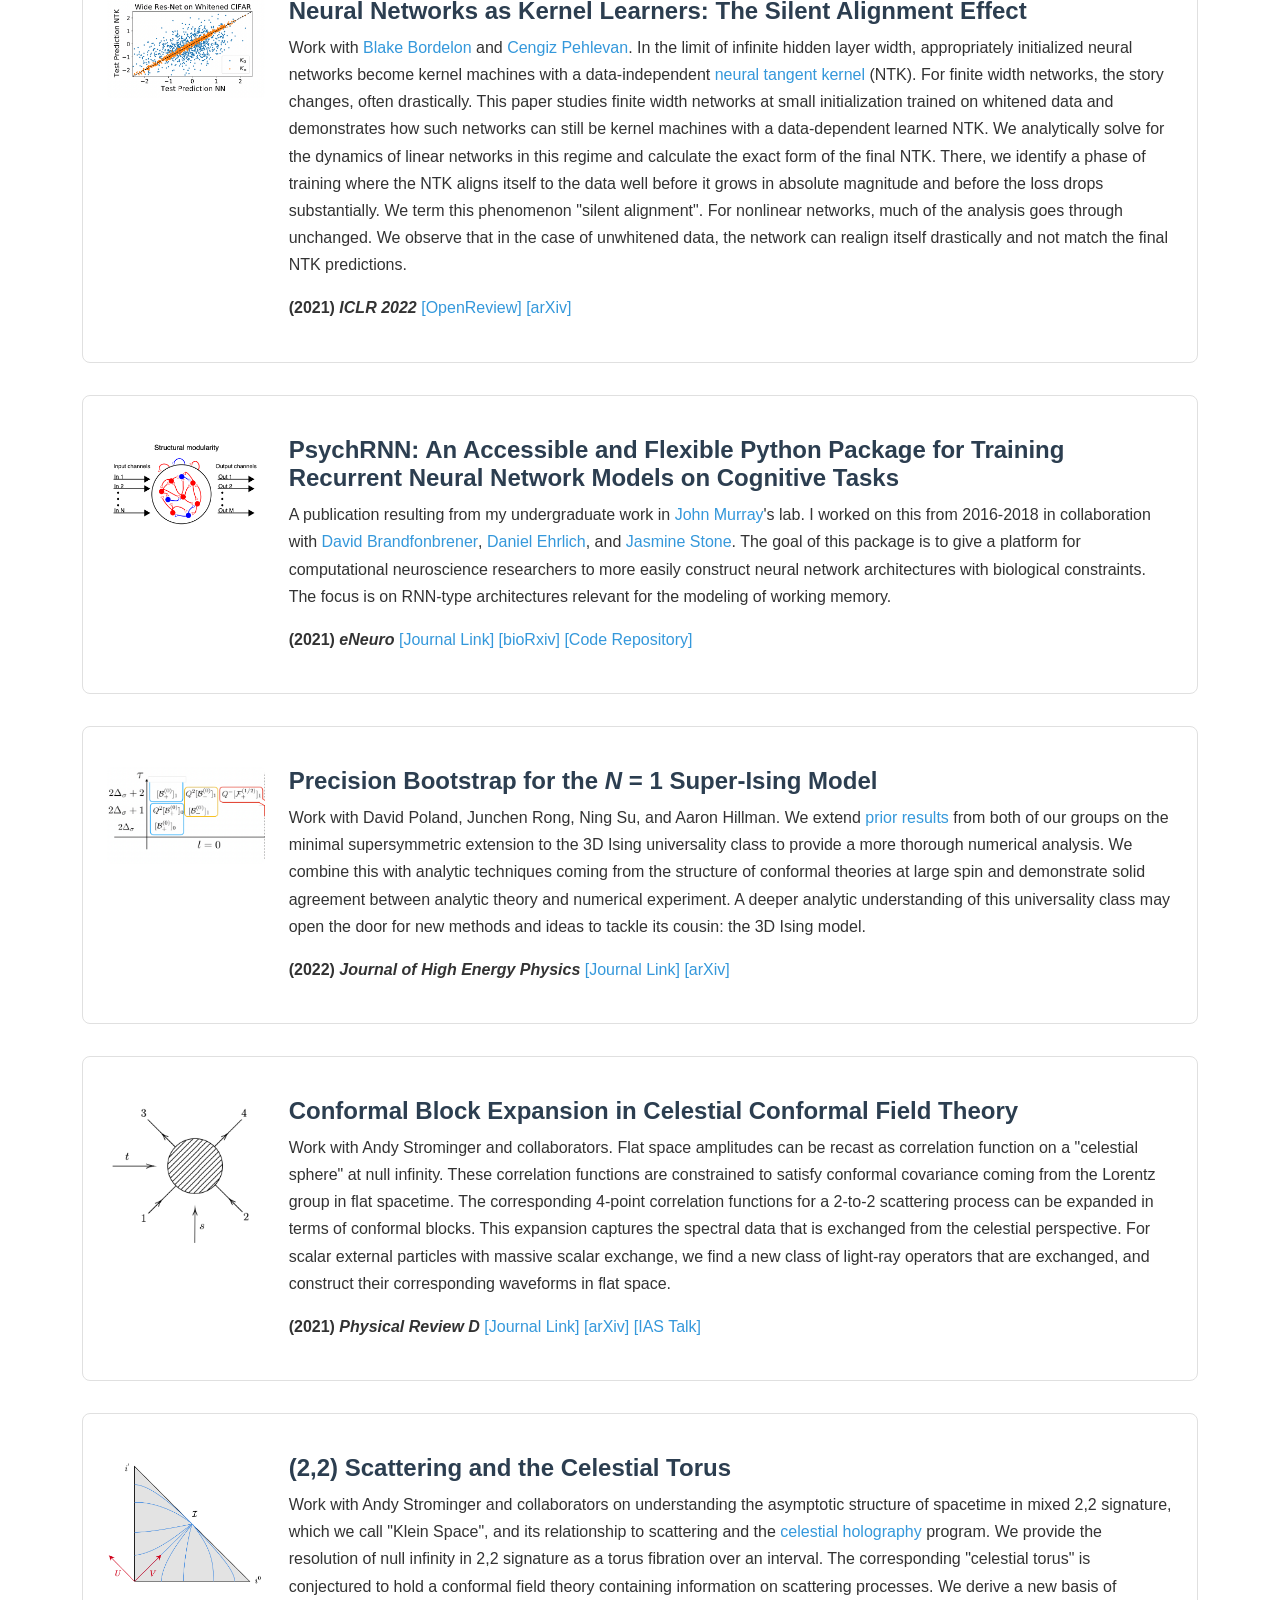
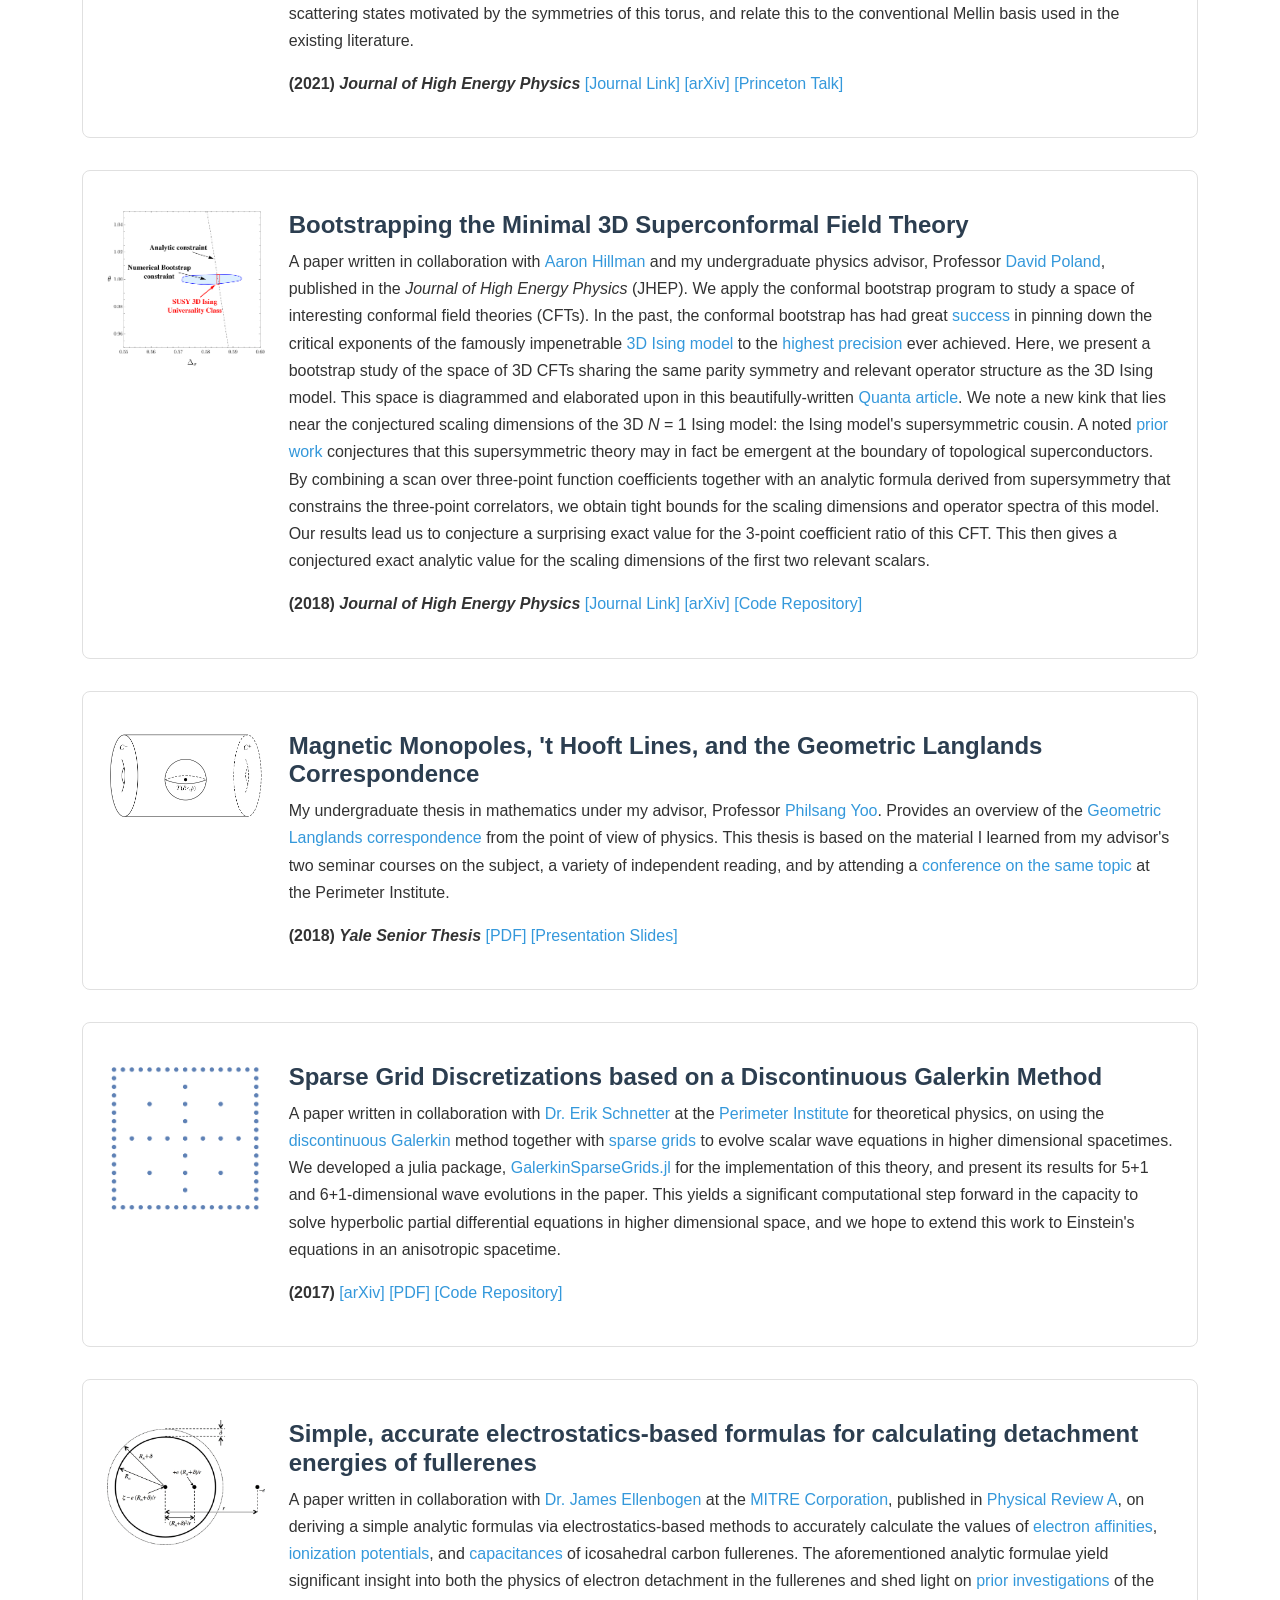
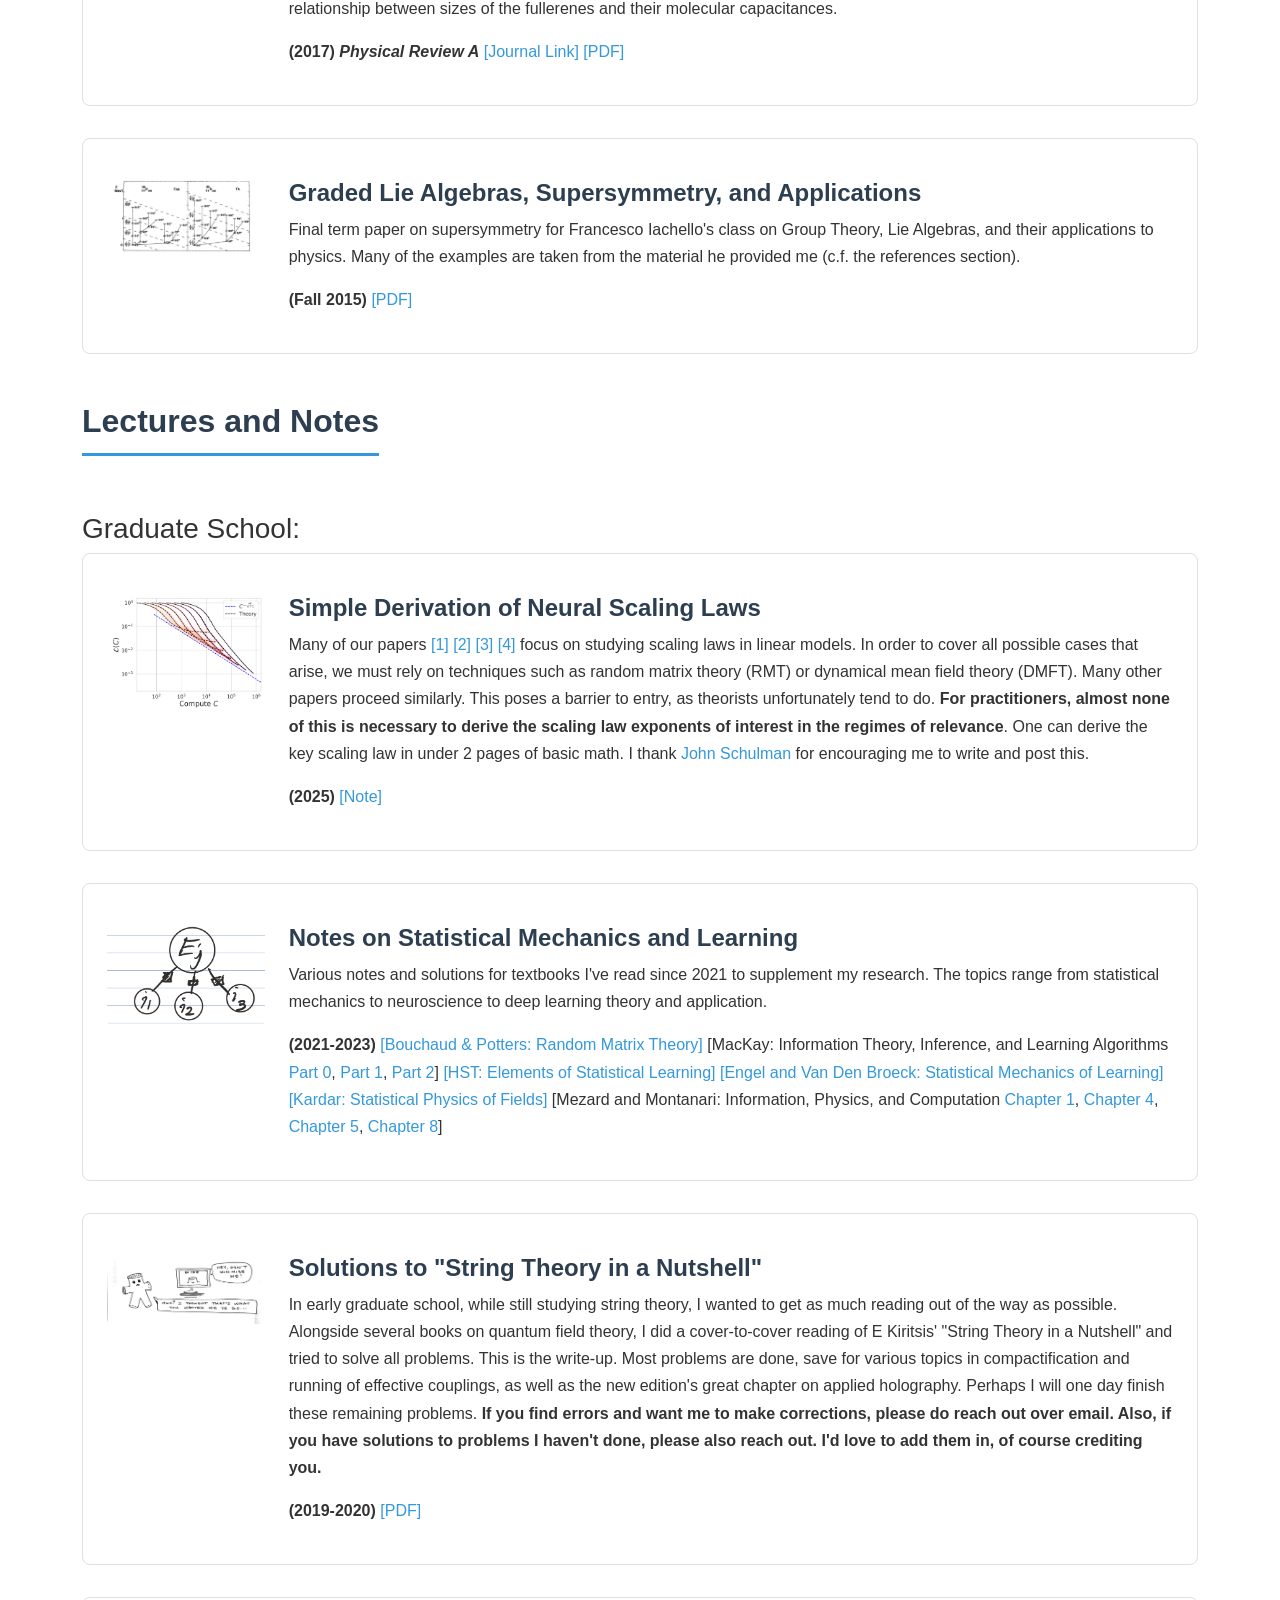
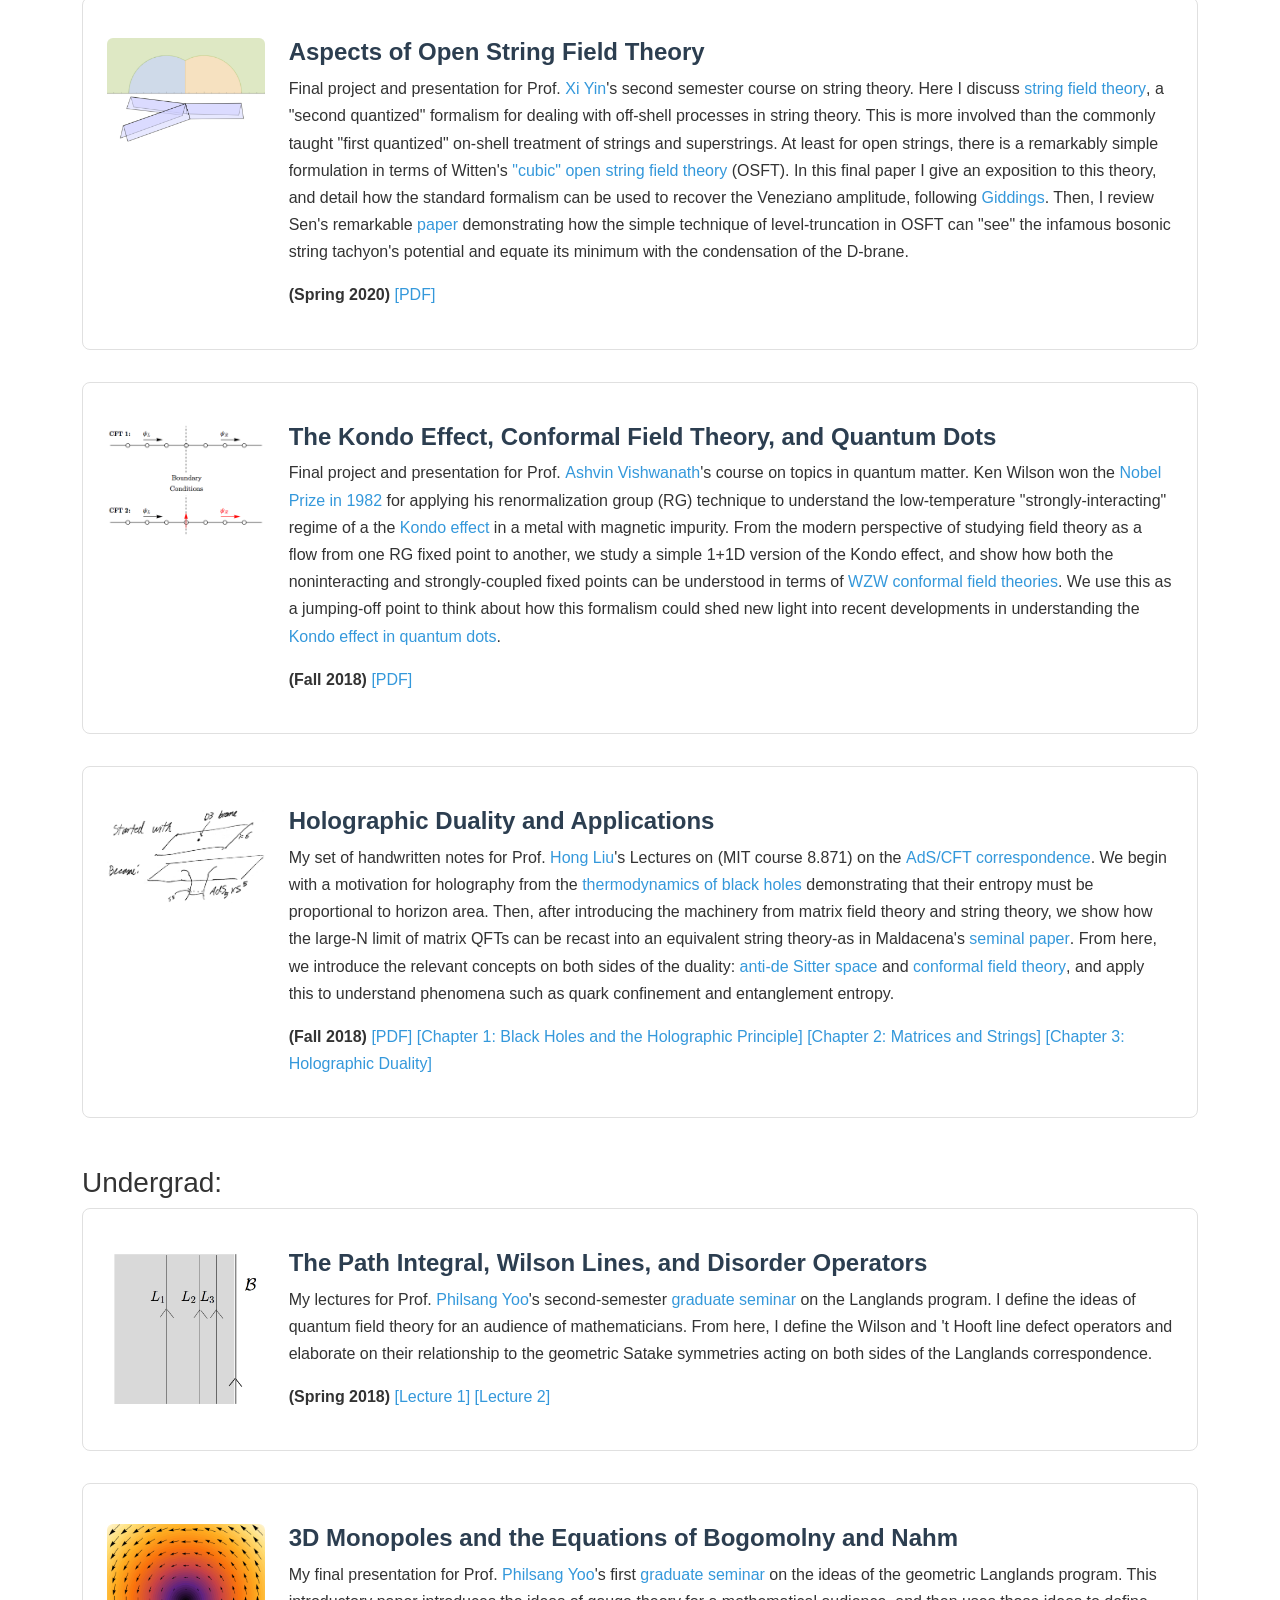
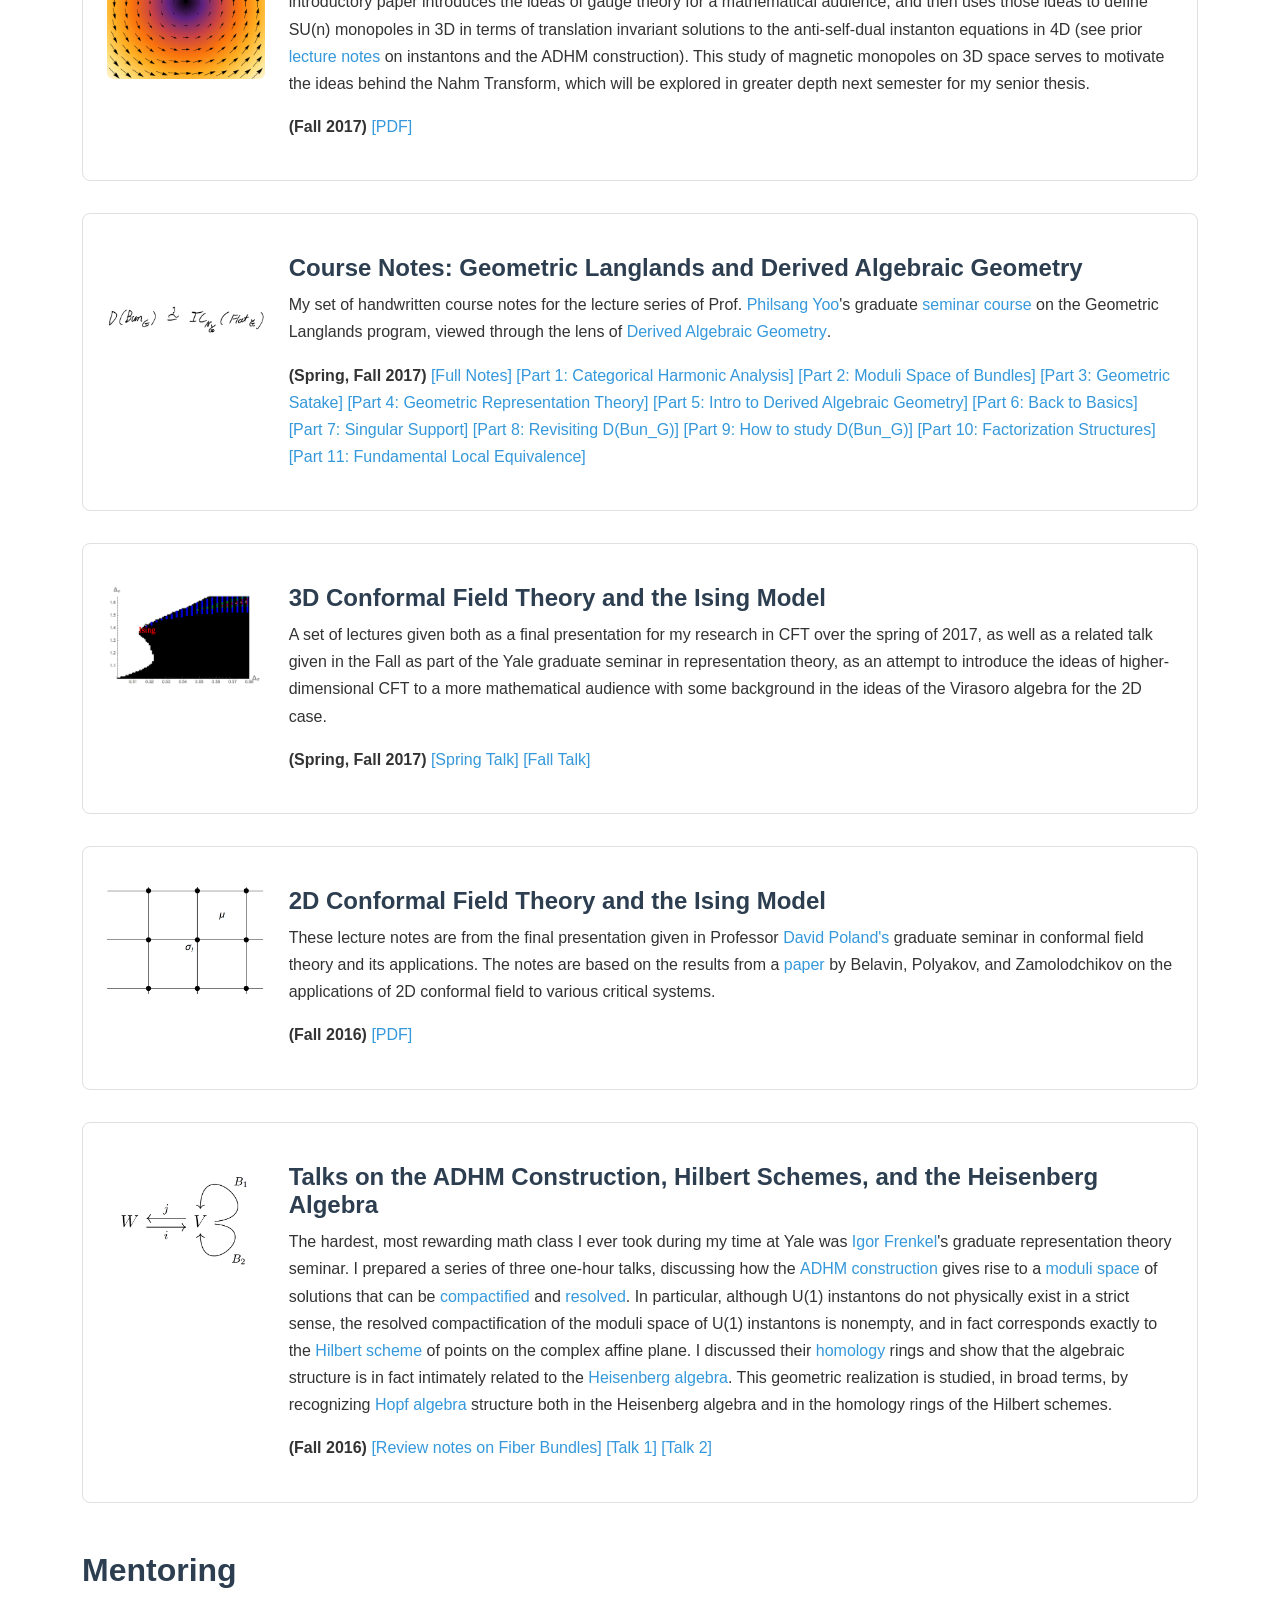
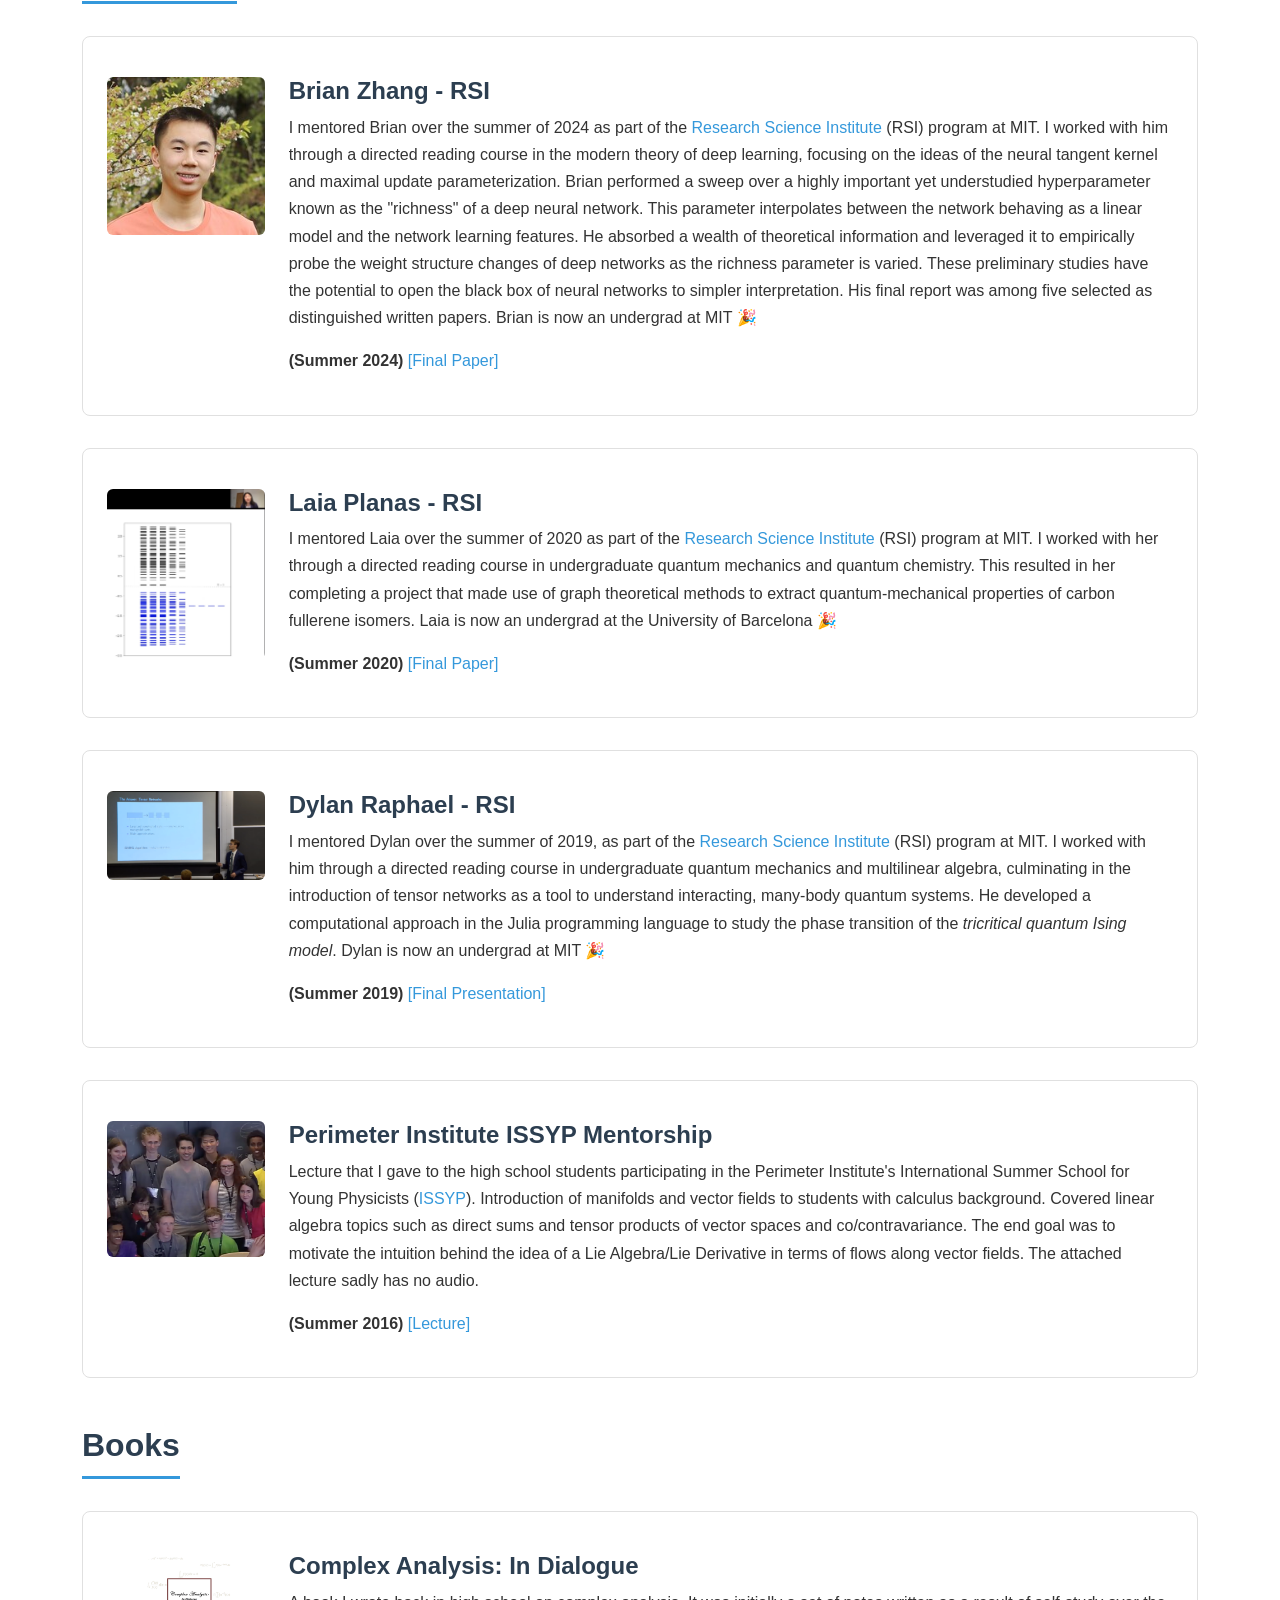
==== commit f65a85c8: "Link bio bullets to underlying papers - Striking consistency, thorough sweep, silent alignment, and " ====
--- a/index.html
+++ b/index.html
@@ -287,12 +287,12 @@
 		I pursue this by leveraging statistical physics, random matrix theory, and (most importantly!) extensive empirical studies on real models and datasets. My key research contributions are:
 	</p>
 	<ul>
-		<li>My empirical work identified some of the earliest signs of the striking consistency of μ-parameterization across model sizes: not only the loss, but the learned functions and representations are the same across model widths in μP.</li>
-		<li>The empirical work I'm most proud of is the thorough sweep over the hyperparameter that controls feature learning, identifying many phases of deep network training.</li>
-		<li>My theoretical work leveraged free probability and random matrix theory to prove novel "master theorems" that characterize high-dimensional linear models, which are <a href="https://arxiv.org/abs/2203.06176" target="_blank" rel="noopener noreferrer">highly representative</a> of how actual neural networks learn. <!-- If you want a single "theorem to rule them all", it's the two-point equivalence we derive here. --></li>
+		<li>My empirical work identified some of the earliest signs of the <a href="https://arxiv.org/abs/2305.18411" target="_blank" rel="noopener noreferrer">striking consistency</a> of μ-parameterization across model sizes: not only the loss, but the learned functions and representations are the same across model widths in μP.</li>
+		<li>The empirical work I'm most proud of is the <a href="https://arxiv.org/abs/2410.04642" target="_blank" rel="noopener noreferrer">thorough sweep</a> over the hyperparameter that controls feature learning, identifying many phases of deep network training.</li>
+		<li>My theoretical work leveraged free probability and random matrix theory to prove novel "master theorems" <a href="https://arxiv.org/abs/2405.00592" target="_blank" rel="noopener noreferrer">[1]</a> <a href="https://arxiv.org/abs/2408.04607" target="_blank" rel="noopener noreferrer">[2]</a> <a href="https://arxiv.org/abs/2502.05074" target="_blank" rel="noopener noreferrer">[3]</a> that characterize high-dimensional linear models, which are <a href="https://arxiv.org/abs/2203.06176" target="_blank" rel="noopener noreferrer">highly representative</a> of how actual neural networks learn. <!-- If you want a single "theorem to rule them all", it's the two-point equivalence we derive here. --></li>
 		<li>An important application of these ideas is to the study of <a href="https://en.wikipedia.org/wiki/Neural_scaling_law" target="_blank" rel="noopener noreferrer">neural scaling laws</a>. See this <a href="Files/Scaling_Laws_Note.pdf">note</a> for a 2-page derivation of key scaling laws obtained in my PhD.</li>
-		<li>With <a href="https://blakebordelon.github.io/" target="_blank" rel="noopener noreferrer">Blake Bordelon</a> and Cengiz Pehlevan, we identified the <strong>silent alignment</strong> effect, in which neural networks learn representations without their loss dropping.</li>
-		<li>With Blake and Cengiz, we proposed the <strong>source hypothesis</strong>: feature learning only improves neural scaling laws when the task lies outside the Hilbert space of the network's tangent kernel.</li>
+		<li>With <a href="https://blakebordelon.github.io/" target="_blank" rel="noopener noreferrer">Blake Bordelon</a> and Cengiz Pehlevan, we identified the <strong><a href="https://arxiv.org/abs/2111.00034" target="_blank" rel="noopener noreferrer">silent alignment</a></strong> effect, in which neural networks learn representations without their loss dropping.</li>
+		<li>With Blake and Cengiz, we proposed the <strong><a href="https://arxiv.org/abs/2409.17858" target="_blank" rel="noopener noreferrer">source hypothesis</a></strong>: feature learning only improves neural scaling laws when the task lies outside the Hilbert space of the network's tangent kernel.</li>
 	</ul>
 	<p>
 		My PhD work was funded by the <a href="https://ndseg.sysplus.com/NDSEG/Awardees/FY2019" target="_blank" rel="noopener noreferrer">NDSEG Fellowship</a> (2019-2022) and by the <a href="https://hertzfoundation.org/fellows/fellow-profile/11341/Alex-Atanasov" target="_blank" rel="noopener noreferrer">Hertz Fellowship</a> (2019-2024).
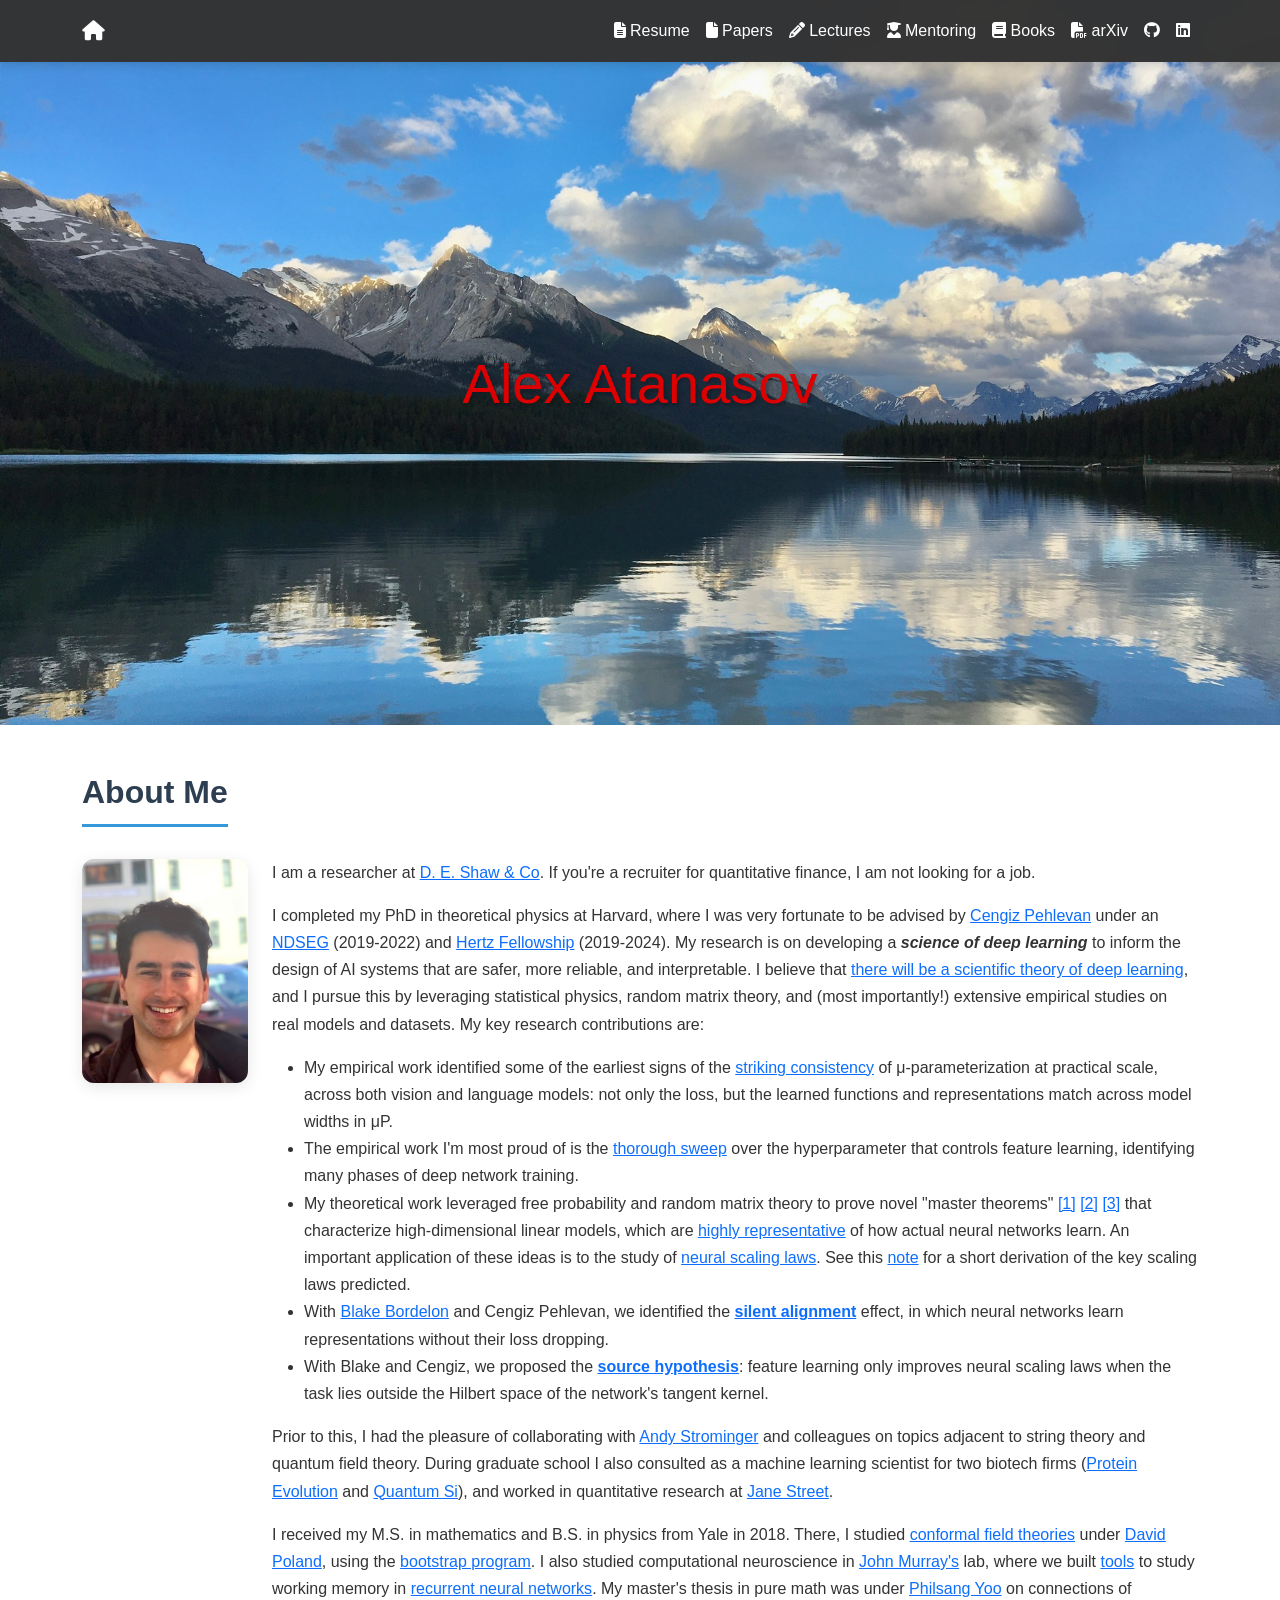
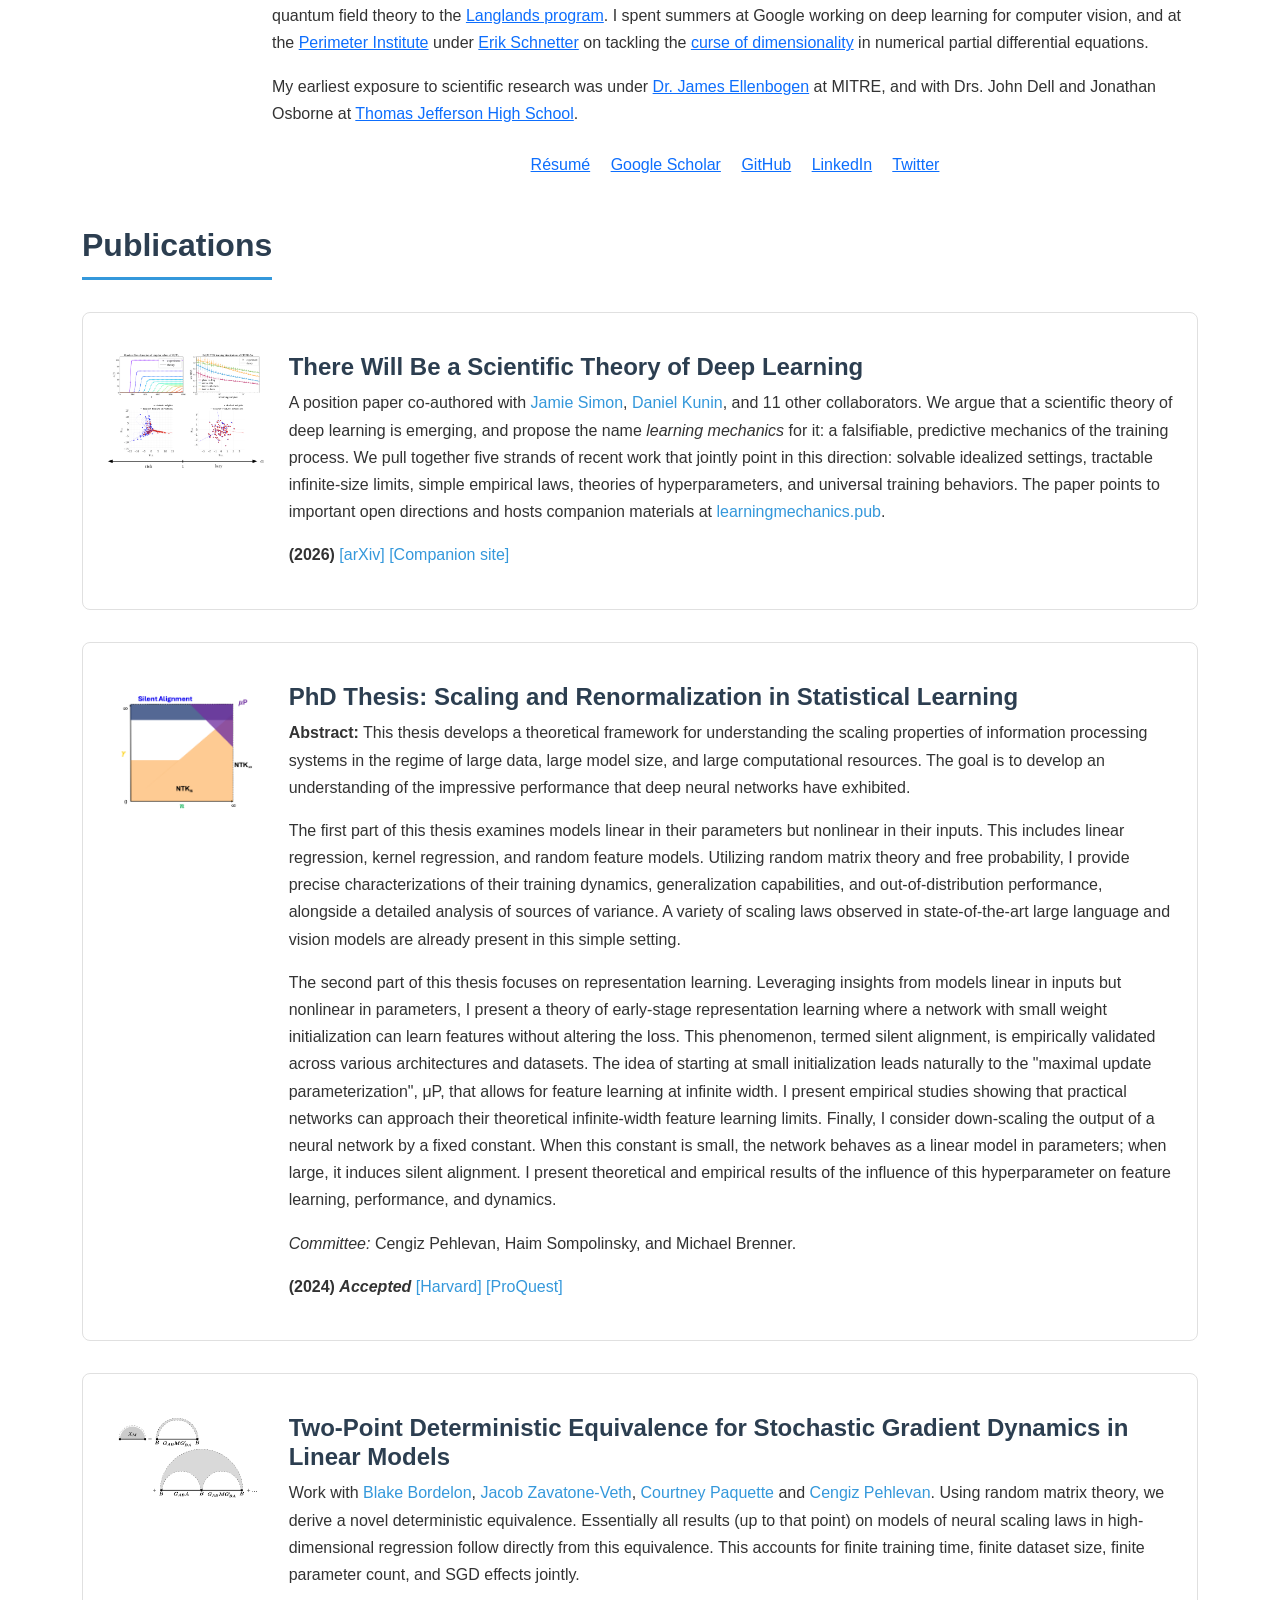
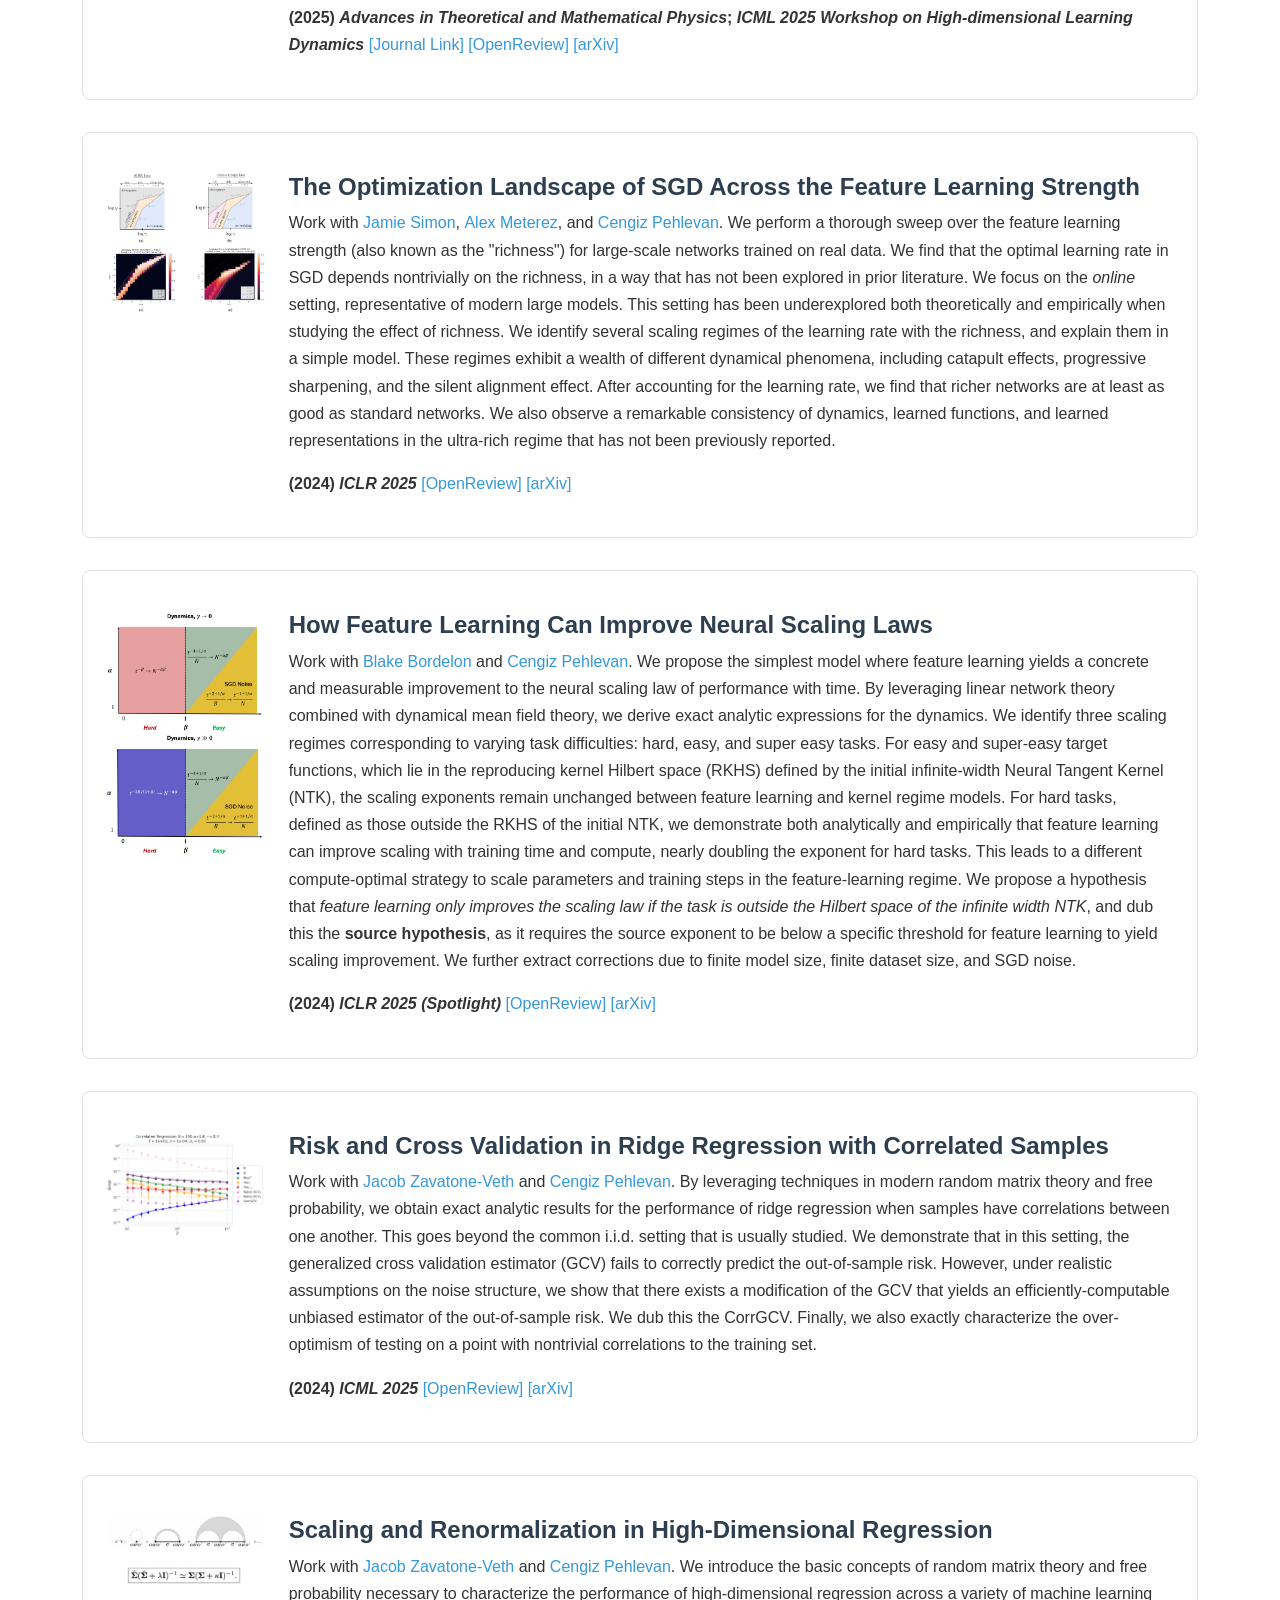
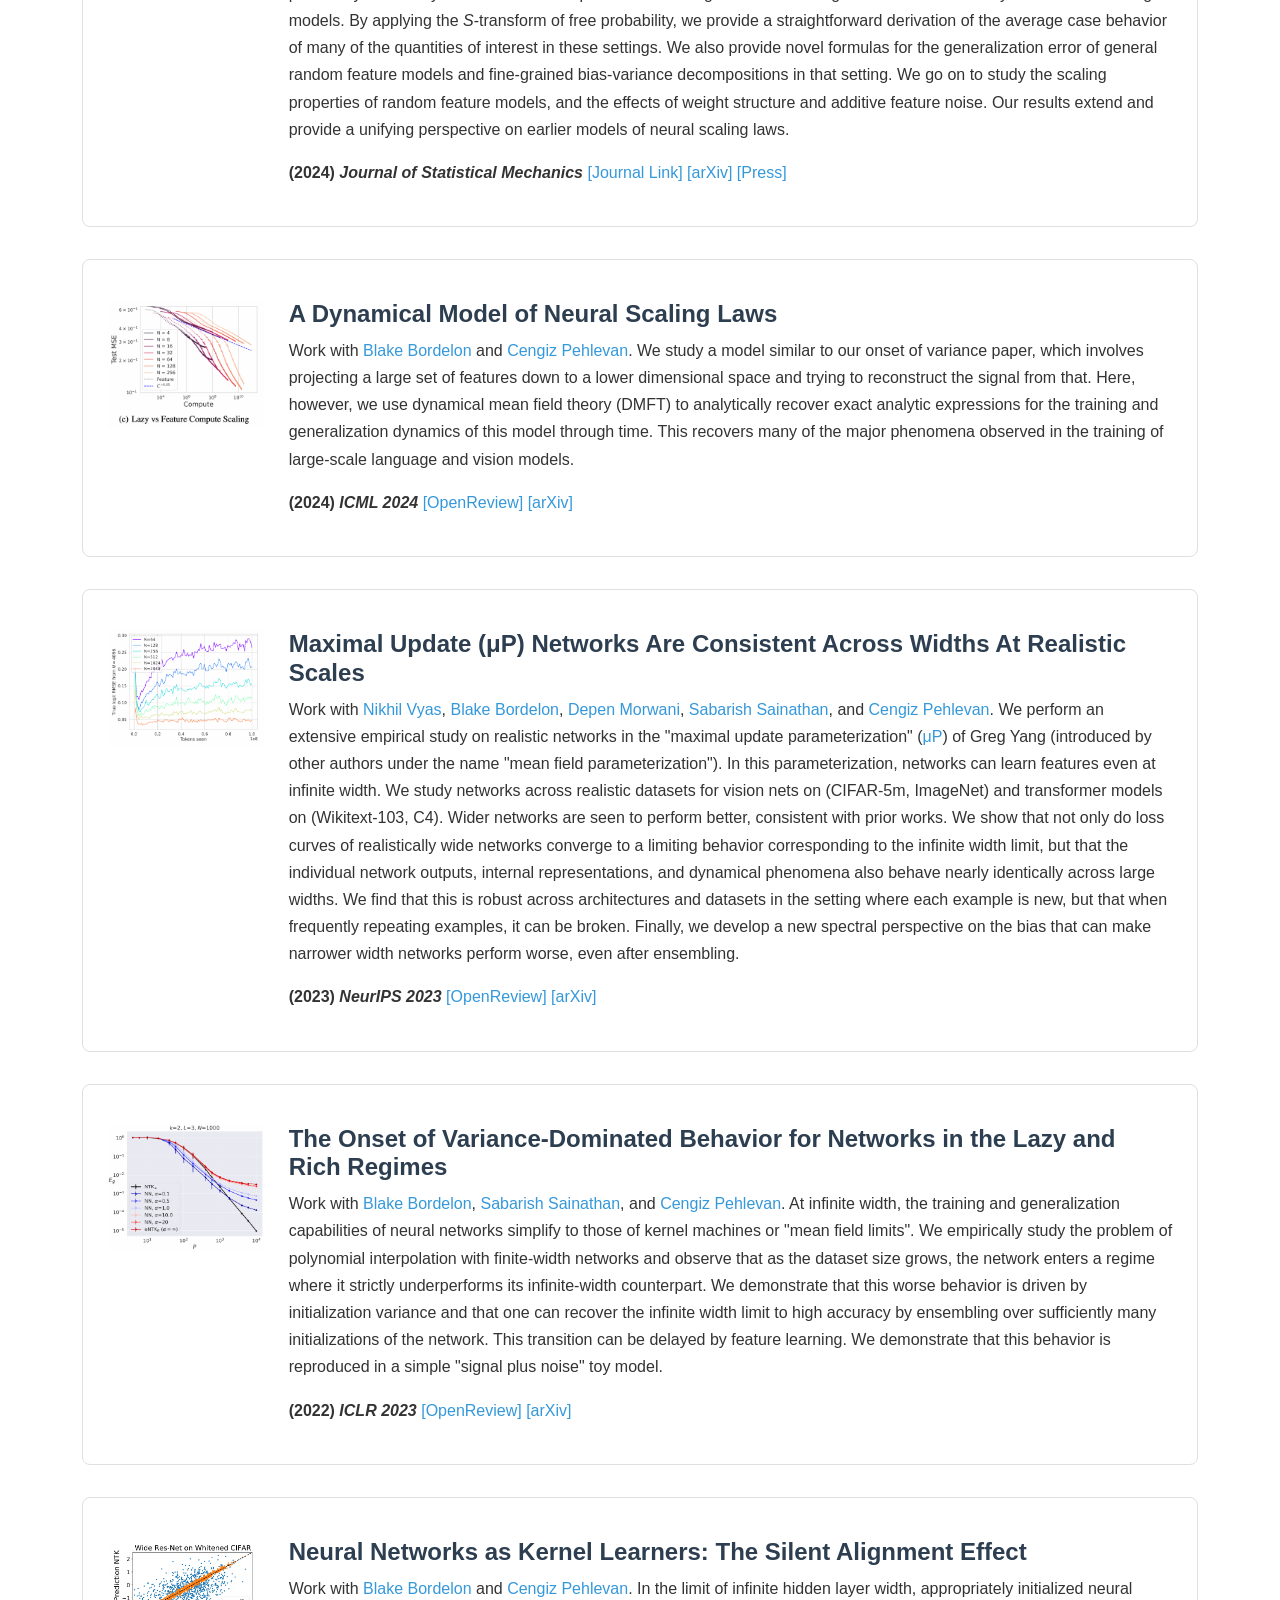
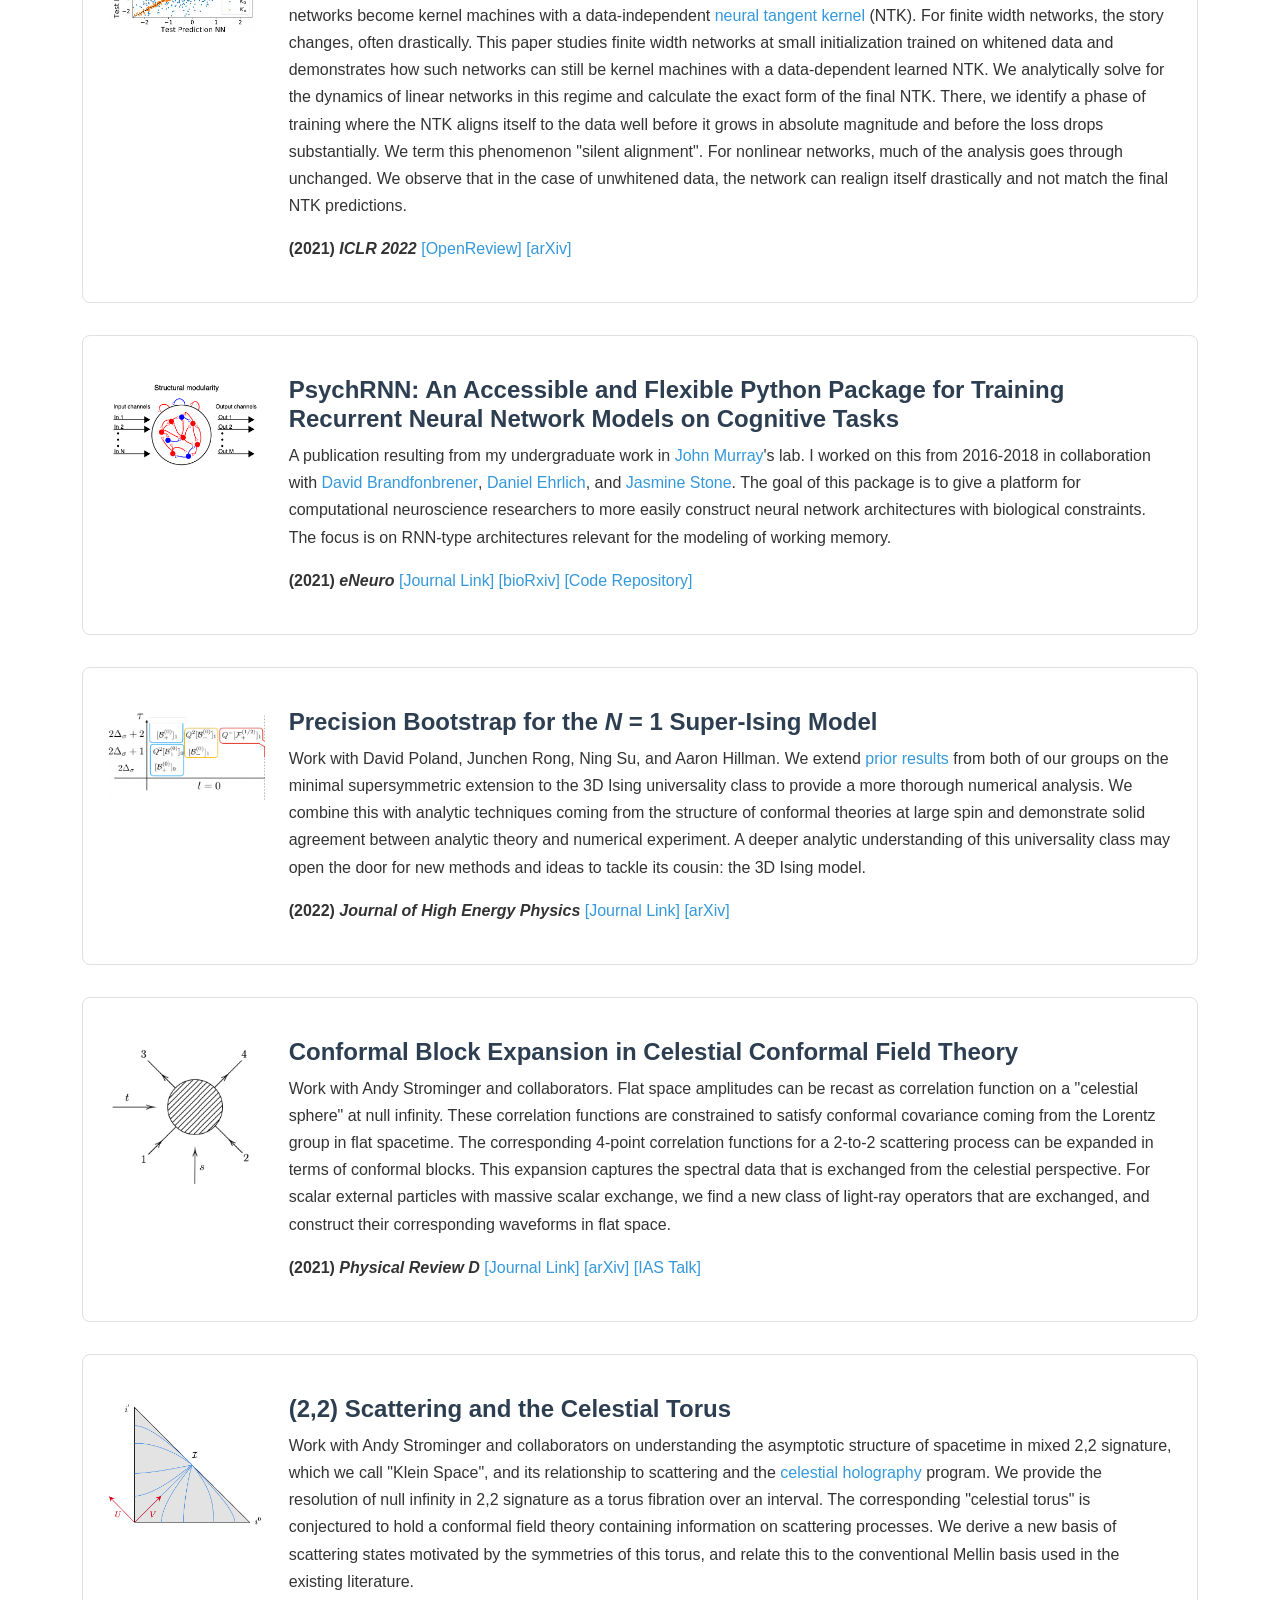
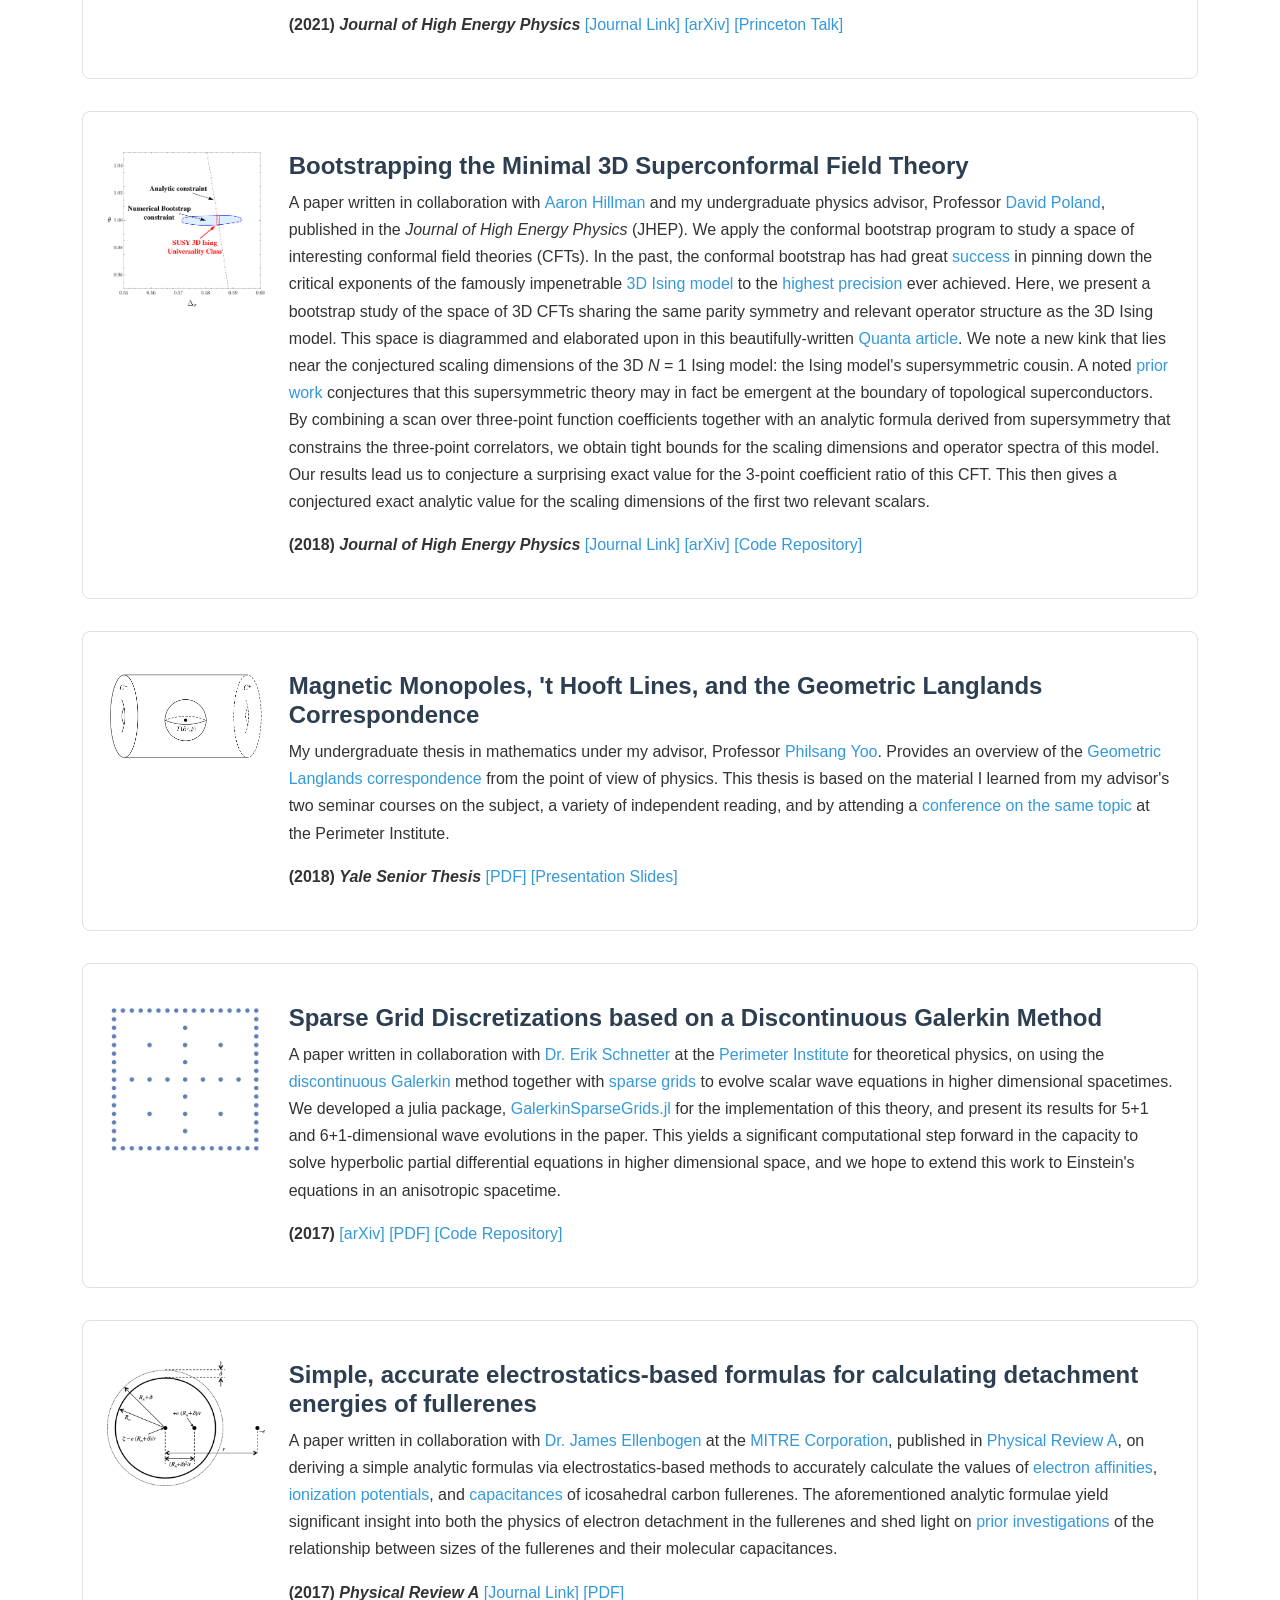
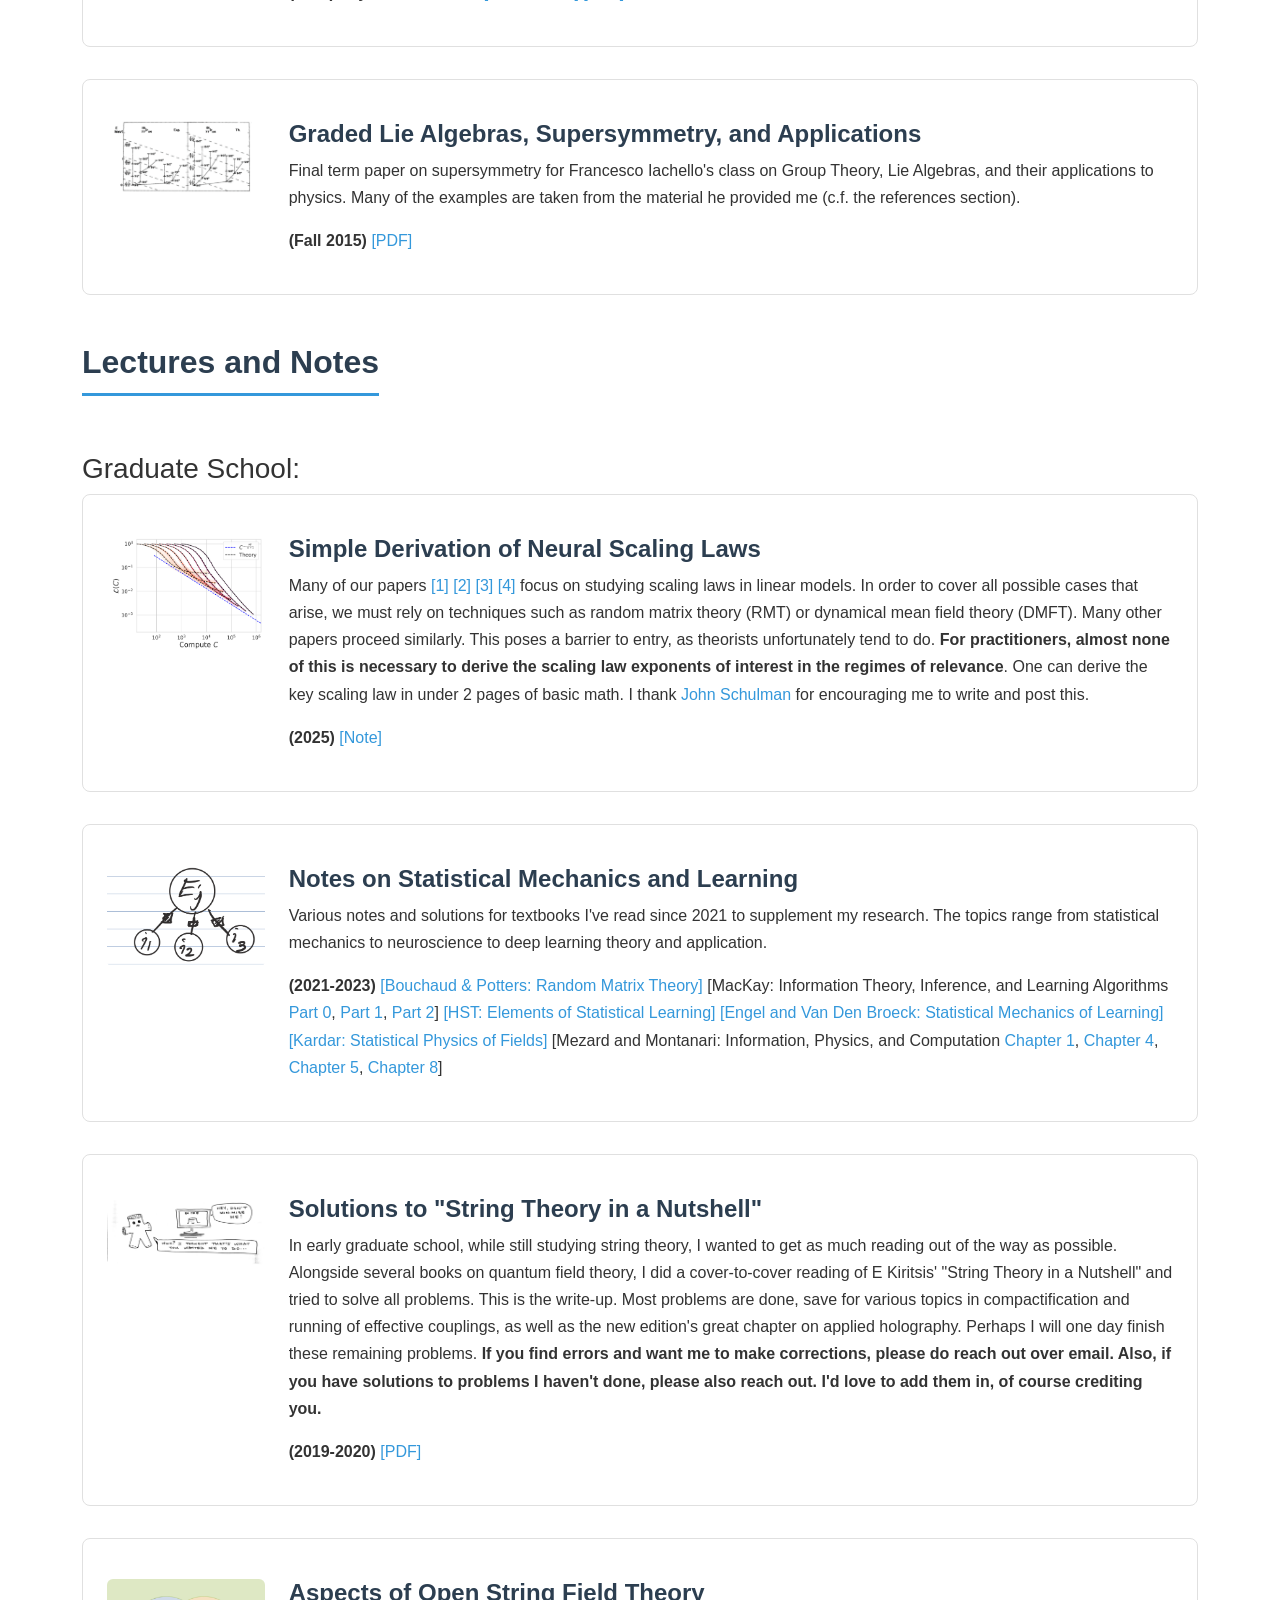
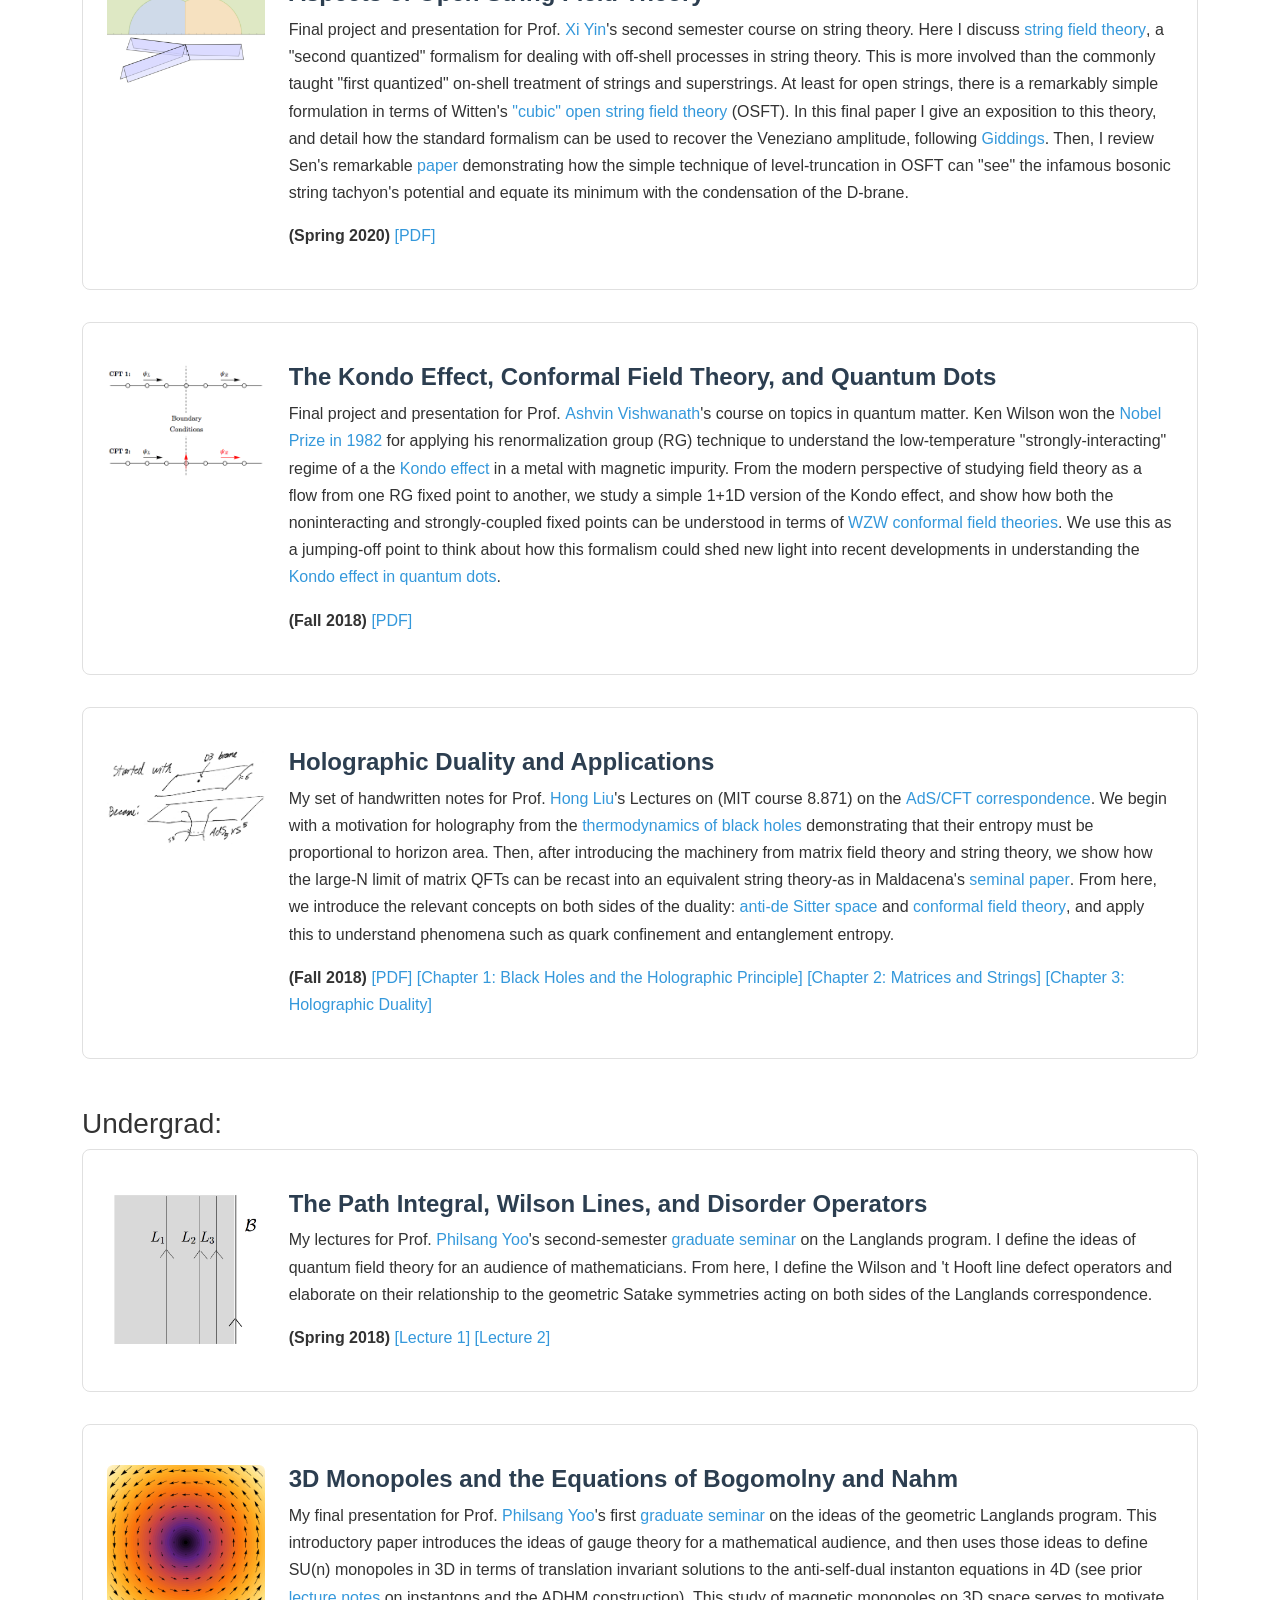
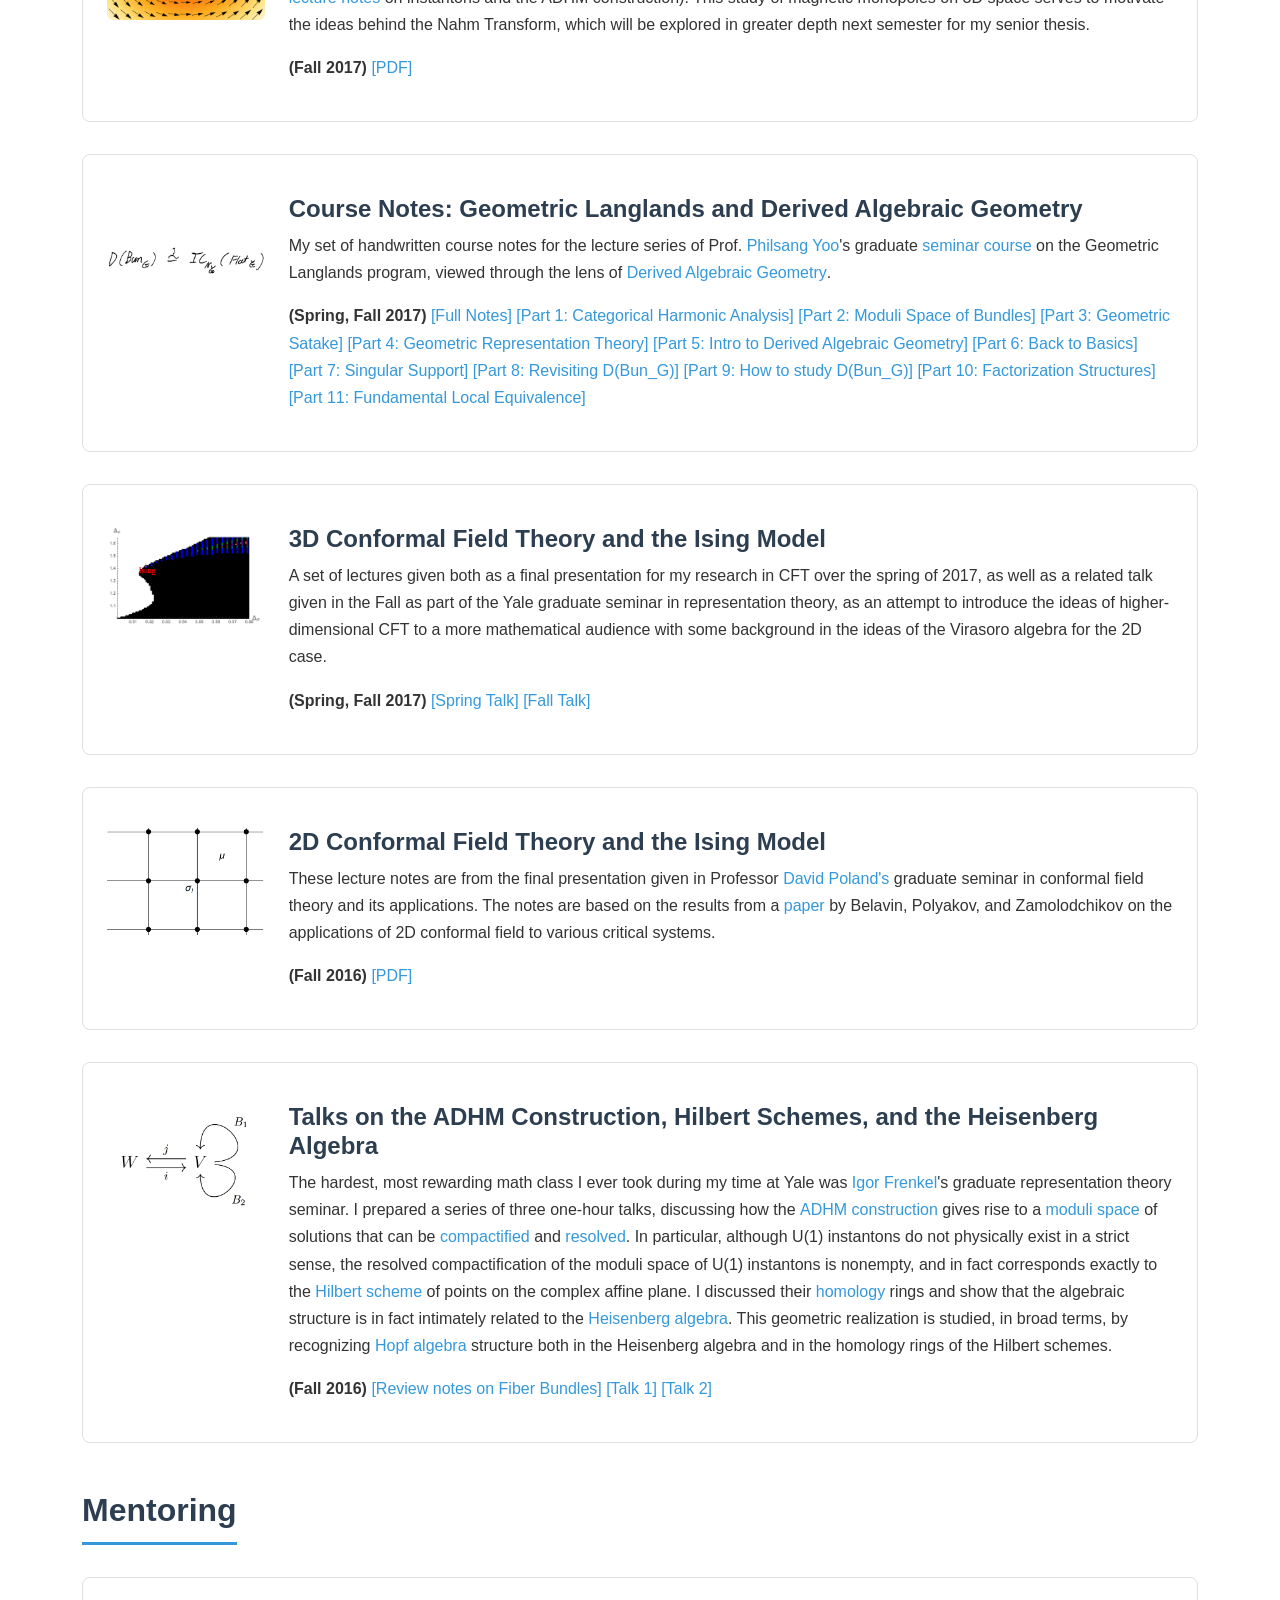
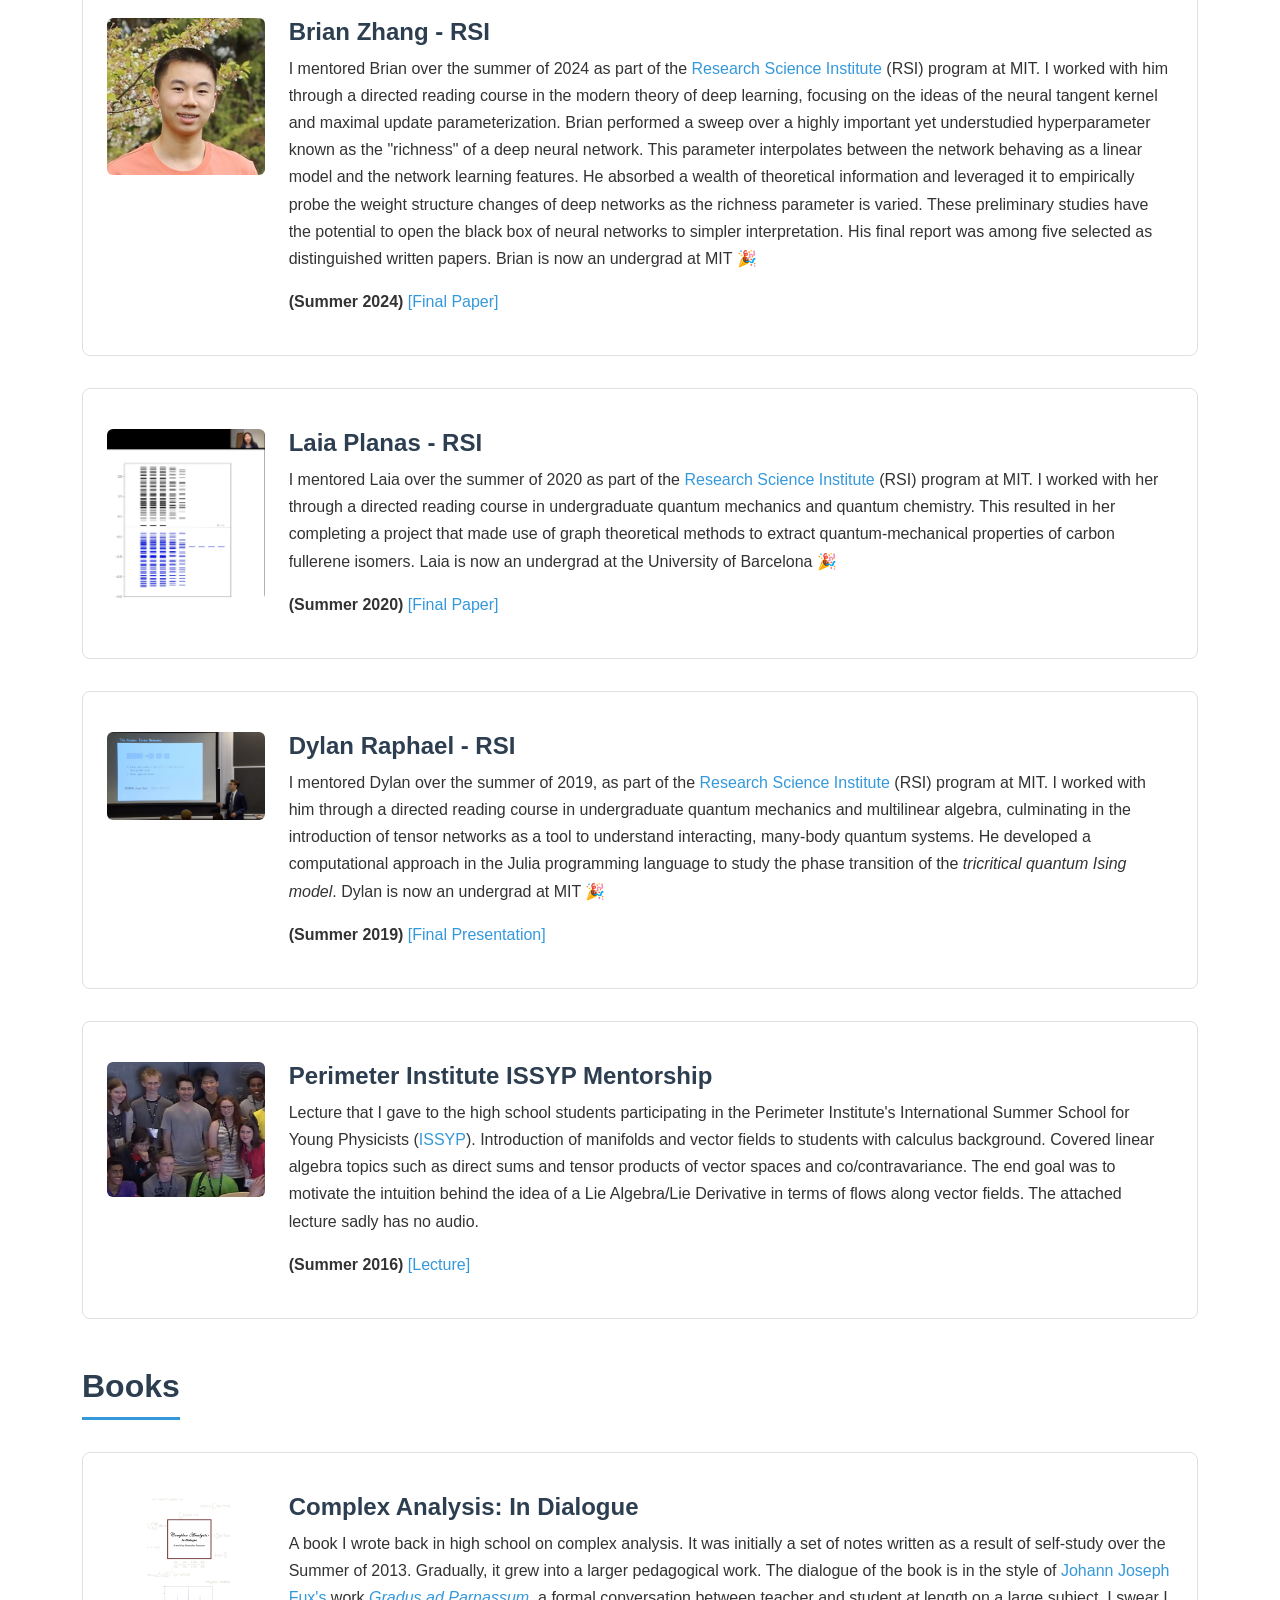
==== commit 668c78bd: "About Me restructure: tighten bio, regroup work by era - Merge PhD context + fellowships + research " ====
--- a/index.html
+++ b/index.html
@@ -280,29 +280,21 @@
 	<p> I am a researcher at <a href="https://www.deshaw.com/" target="_blank" rel="noopener noreferrer">D. E. Shaw &amp; Co</a>. If you're a recruiter for quantitative finance, I am not looking for a job.
 	</p>
 
-	<p> I completed my PhD in theoretical physics at Harvard, where I was very fortunate to be advised by <a href="https://kempnerinstitute.harvard.edu/people/our-people/cengiz-pehlevan/" target="_blank" rel="noopener noreferrer">Cengiz Pehlevan</a>.
-		My research is on developing a <strong><em>science of deep learning</em></strong> to inform the design of AI systems that are more performant, reliable, and interpretable. I believe that <a href="https://arxiv.org/abs/2604.21691" target="_blank" rel="noopener noreferrer">there will be a scientific theory of deep learning</a>.
-	</p>
-	<p>
-		I pursue this by leveraging statistical physics, random matrix theory, and (most importantly!) extensive empirical studies on real models and datasets. My key research contributions are:
+	<p> I completed my PhD in theoretical physics at Harvard, where I was very fortunate to be advised by <a href="https://kempnerinstitute.harvard.edu/people/our-people/cengiz-pehlevan/" target="_blank" rel="noopener noreferrer">Cengiz Pehlevan</a> under an <a href="https://ndseg.sysplus.com/NDSEG/Awardees/FY2019" target="_blank" rel="noopener noreferrer">NDSEG</a> (2019-2022) and <a href="https://www.hertzfoundation.org/people/alexander-atanasov/" target="_blank" rel="noopener noreferrer">Hertz Fellowship</a> (2019-2024). My research is on developing a <strong><em>science of deep learning</em></strong> to inform the design of AI systems that are safer, more reliable, and interpretable. I believe that <a href="https://arxiv.org/abs/2604.21691" target="_blank" rel="noopener noreferrer">there will be a scientific theory of deep learning</a>, and I pursue this by leveraging statistical physics, random matrix theory, and (most importantly!) extensive empirical studies on real models and datasets. My key research contributions are:
 	</p>
 	<ul>
-		<li>My empirical work identified some of the earliest signs of the <a href="https://arxiv.org/abs/2305.18411" target="_blank" rel="noopener noreferrer">striking consistency</a> of μ-parameterization across model sizes: not only the loss, but the learned functions and representations are the same across model widths in μP.</li>
+		<li>My empirical work identified some of the earliest signs of the <a href="https://arxiv.org/abs/2305.18411" target="_blank" rel="noopener noreferrer">striking consistency</a> of μ-parameterization at practical scale, across both vision and language models: not only the loss, but the learned functions and representations match across model widths in μP.</li>
 		<li>The empirical work I'm most proud of is the <a href="https://arxiv.org/abs/2410.04642" target="_blank" rel="noopener noreferrer">thorough sweep</a> over the hyperparameter that controls feature learning, identifying many phases of deep network training.</li>
-		<li>My theoretical work leveraged free probability and random matrix theory to prove novel "master theorems" <a href="https://arxiv.org/abs/2405.00592" target="_blank" rel="noopener noreferrer">[1]</a> <a href="https://arxiv.org/abs/2408.04607" target="_blank" rel="noopener noreferrer">[2]</a> <a href="https://arxiv.org/abs/2502.05074" target="_blank" rel="noopener noreferrer">[3]</a> that characterize high-dimensional linear models, which are <a href="https://arxiv.org/abs/2203.06176" target="_blank" rel="noopener noreferrer">highly representative</a> of how actual neural networks learn. <!-- If you want a single "theorem to rule them all", it's the two-point equivalence we derive here. --></li>
-		<li>An important application of these ideas is to the study of <a href="https://en.wikipedia.org/wiki/Neural_scaling_law" target="_blank" rel="noopener noreferrer">neural scaling laws</a>. See this <a href="Files/Scaling_Laws_Note.pdf">note</a> for a 2-page derivation of key scaling laws obtained in my PhD.</li>
+		<li>My theoretical work leveraged free probability and random matrix theory to prove novel "master theorems" <a href="https://arxiv.org/abs/2405.00592" target="_blank" rel="noopener noreferrer">[1]</a> <a href="https://arxiv.org/abs/2408.04607" target="_blank" rel="noopener noreferrer">[2]</a> <a href="https://arxiv.org/abs/2502.05074" target="_blank" rel="noopener noreferrer">[3]</a> that characterize high-dimensional linear models, which are <a href="https://arxiv.org/abs/2203.06176" target="_blank" rel="noopener noreferrer">highly representative</a> of how actual neural networks learn. An important application of these ideas is to the study of <a href="https://en.wikipedia.org/wiki/Neural_scaling_law" target="_blank" rel="noopener noreferrer">neural scaling laws</a>. See this <a href="Files/Scaling_Laws_Note.pdf">note</a> for a short derivation of the key scaling laws predicted. <!-- If you want a single "theorem to rule them all", it's the two-point equivalence we derive here. --></li>
 		<li>With <a href="https://blakebordelon.github.io/" target="_blank" rel="noopener noreferrer">Blake Bordelon</a> and Cengiz Pehlevan, we identified the <strong><a href="https://arxiv.org/abs/2111.00034" target="_blank" rel="noopener noreferrer">silent alignment</a></strong> effect, in which neural networks learn representations without their loss dropping.</li>
 		<li>With Blake and Cengiz, we proposed the <strong><a href="https://arxiv.org/abs/2409.17858" target="_blank" rel="noopener noreferrer">source hypothesis</a></strong>: feature learning only improves neural scaling laws when the task lies outside the Hilbert space of the network's tangent kernel.</li>
 	</ul>
 	<p>
-		My PhD work was funded by the <a href="https://ndseg.sysplus.com/NDSEG/Awardees/FY2019" target="_blank" rel="noopener noreferrer">NDSEG Fellowship</a> (2019-2022) and by the <a href="https://hertzfoundation.org/fellows/fellow-profile/11341/Alex-Atanasov" target="_blank" rel="noopener noreferrer">Hertz Fellowship</a> (2019-2024).
-	</p>
-	<p>
-		Prior to this, I had the pleasure of collaborating with <a href="https://www.physics.harvard.edu/people/facpages/strominger" target="_blank" rel="noopener noreferrer">Andy Strominger</a> and colleagues on topics adjacent to string theory and quantum field theory. Also while in graduate school, I consulted for two biotech firms: <a href="https://protein-evolution.com/" target="_blank" rel="noopener noreferrer">Protein Evolution</a> and <a href="https://www.quantum-si.com/" target="_blank" rel="noopener noreferrer">Quantum Si</a> as a machine learning scientist. I've also worked at <a href="https://www.janestreet.com/quantitative-research/" target="_blank" rel="noopener noreferrer">Jane Street</a> as a quantitative research intern, at Google applying deep learning to computer vision, and at the <a href="http://perimeterinstitute.ca/" target="_blank" rel="noopener noreferrer">Perimeter Institute</a> under <a href="https://perimeterinstitute.ca/people/erik-schnetter" target="_blank" rel="noopener noreferrer">Erik Schnetter</a> on tackling the <a href="https://en.wikipedia.org/wiki/Curse_of_dimensionality" target="_blank" rel="noopener noreferrer">curse of dimensionality</a> in numerical partial differential equations.
+		Prior to this, I had the pleasure of collaborating with <a href="https://www.physics.harvard.edu/people/facpages/strominger" target="_blank" rel="noopener noreferrer">Andy Strominger</a> and colleagues on topics adjacent to string theory and quantum field theory. During graduate school I also consulted as a machine learning scientist for two biotech firms (<a href="https://protein-evolution.com/" target="_blank" rel="noopener noreferrer">Protein Evolution</a> and <a href="https://www.quantum-si.com/" target="_blank" rel="noopener noreferrer">Quantum Si</a>), and worked in quantitative research at <a href="https://www.janestreet.com/quantitative-research/" target="_blank" rel="noopener noreferrer">Jane Street</a>.
 	</p>
 	<p>
 	I received my M.S. in mathematics and B.S. in physics from Yale in 2018.
-	There, I studied <a href=https://en.wikipedia.org/wiki/Conformal_field_theory target="_blank" rel="noopener noreferrer">conformal field theories</a> under <a href=https://www.ias.edu/scholars/david-poland target="_blank" rel="noopener noreferrer">David Poland</a>, using the <a href=http://bootstrapcollaboration.com/ target="_blank" rel="noopener noreferrer">bootstrap program</a>. I also studied computational neuroscience in <a href="https://murraylab.org/" target="_blank" rel="noopener noreferrer">John Murray's</a> lab, where we built <a href="https://github.com/murraylab/PsychRNN" target="_blank" rel="noopener noreferrer">tools</a> to study working memory in <a href="https://en.wikipedia.org/wiki/Recurrent_neural_network" target="_blank" rel="noopener noreferrer">recurrent neural networks</a>. My master's thesis in pure math was under <a href=https://sites.google.com/site/philsangyoo/home target="_blank" rel="noopener noreferrer">Philsang Yoo</a> on connections of quantum field theory to the <a href="https://ncatlab.org/nlab/show/geometric+Langlands+correspondence">Langlands program</a>.
+	There, I studied <a href=https://en.wikipedia.org/wiki/Conformal_field_theory target="_blank" rel="noopener noreferrer">conformal field theories</a> under <a href=https://www.ias.edu/scholars/david-poland target="_blank" rel="noopener noreferrer">David Poland</a>, using the <a href=http://bootstrapcollaboration.com/ target="_blank" rel="noopener noreferrer">bootstrap program</a>. I also studied computational neuroscience in <a href="https://murraylab.org/" target="_blank" rel="noopener noreferrer">John Murray's</a> lab, where we built <a href="https://github.com/murraylab/PsychRNN" target="_blank" rel="noopener noreferrer">tools</a> to study working memory in <a href="https://en.wikipedia.org/wiki/Recurrent_neural_network" target="_blank" rel="noopener noreferrer">recurrent neural networks</a>. My master's thesis in pure math was under <a href=https://sites.google.com/site/philsangyoo/home target="_blank" rel="noopener noreferrer">Philsang Yoo</a> on connections of quantum field theory to the <a href="https://ncatlab.org/nlab/show/geometric+Langlands+correspondence">Langlands program</a>. I spent summers at Google working on deep learning for computer vision, and at the <a href="http://perimeterinstitute.ca/" target="_blank" rel="noopener noreferrer">Perimeter Institute</a> under <a href="https://perimeterinstitute.ca/people/erik-schnetter" target="_blank" rel="noopener noreferrer">Erik Schnetter</a> on tackling the <a href="https://en.wikipedia.org/wiki/Curse_of_dimensionality" target="_blank" rel="noopener noreferrer">curse of dimensionality</a> in numerical partial differential equations.
 	</p>
 
 	<p>My earliest exposure to scientific research was under <a href="http://www2.mitre.org/tech/nanotech/ourwork/staff.html" target="_blank" rel="noopener noreferrer">Dr. James Ellenbogen</a> at MITRE, and with Drs. John Dell and Jonathan Osborne at <a href="https://en.wikipedia.org/wiki/Thomas_Jefferson_High_School_for_Science_and_Technology">Thomas Jefferson High School</a>. 
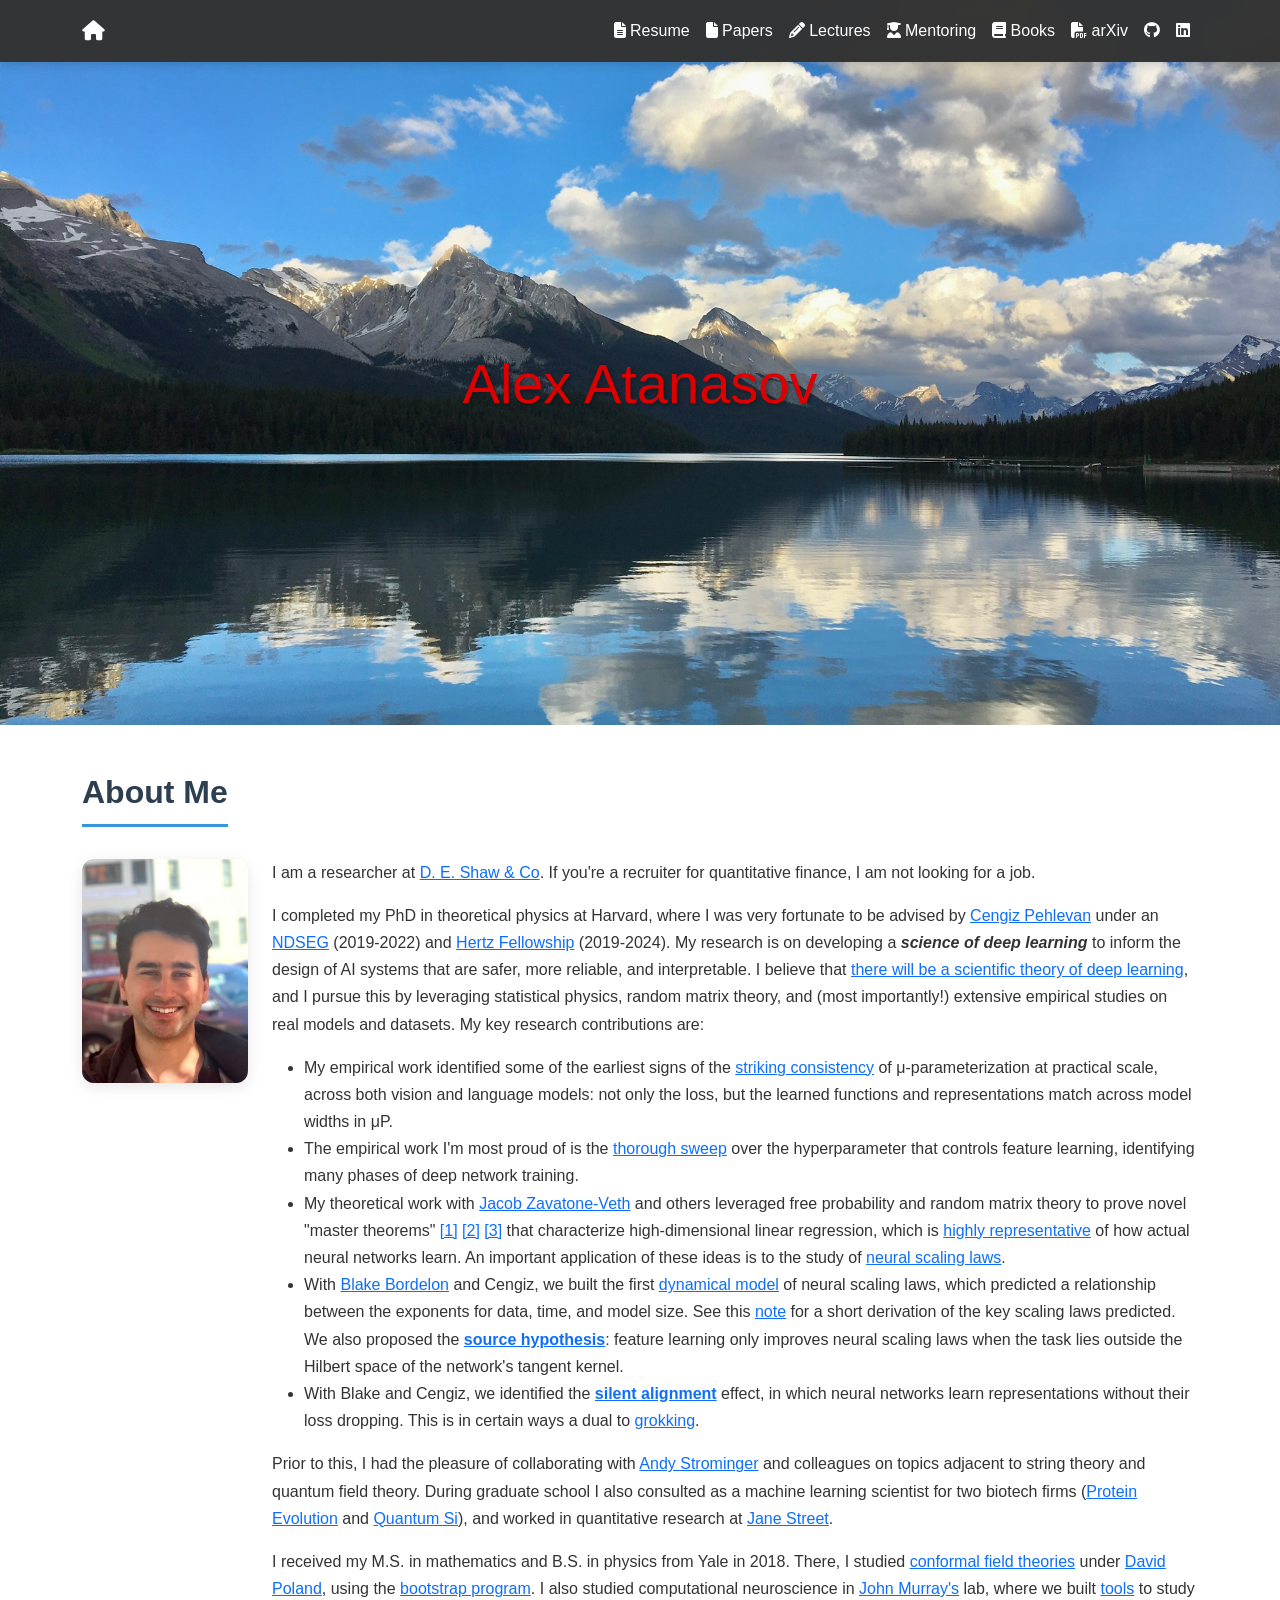
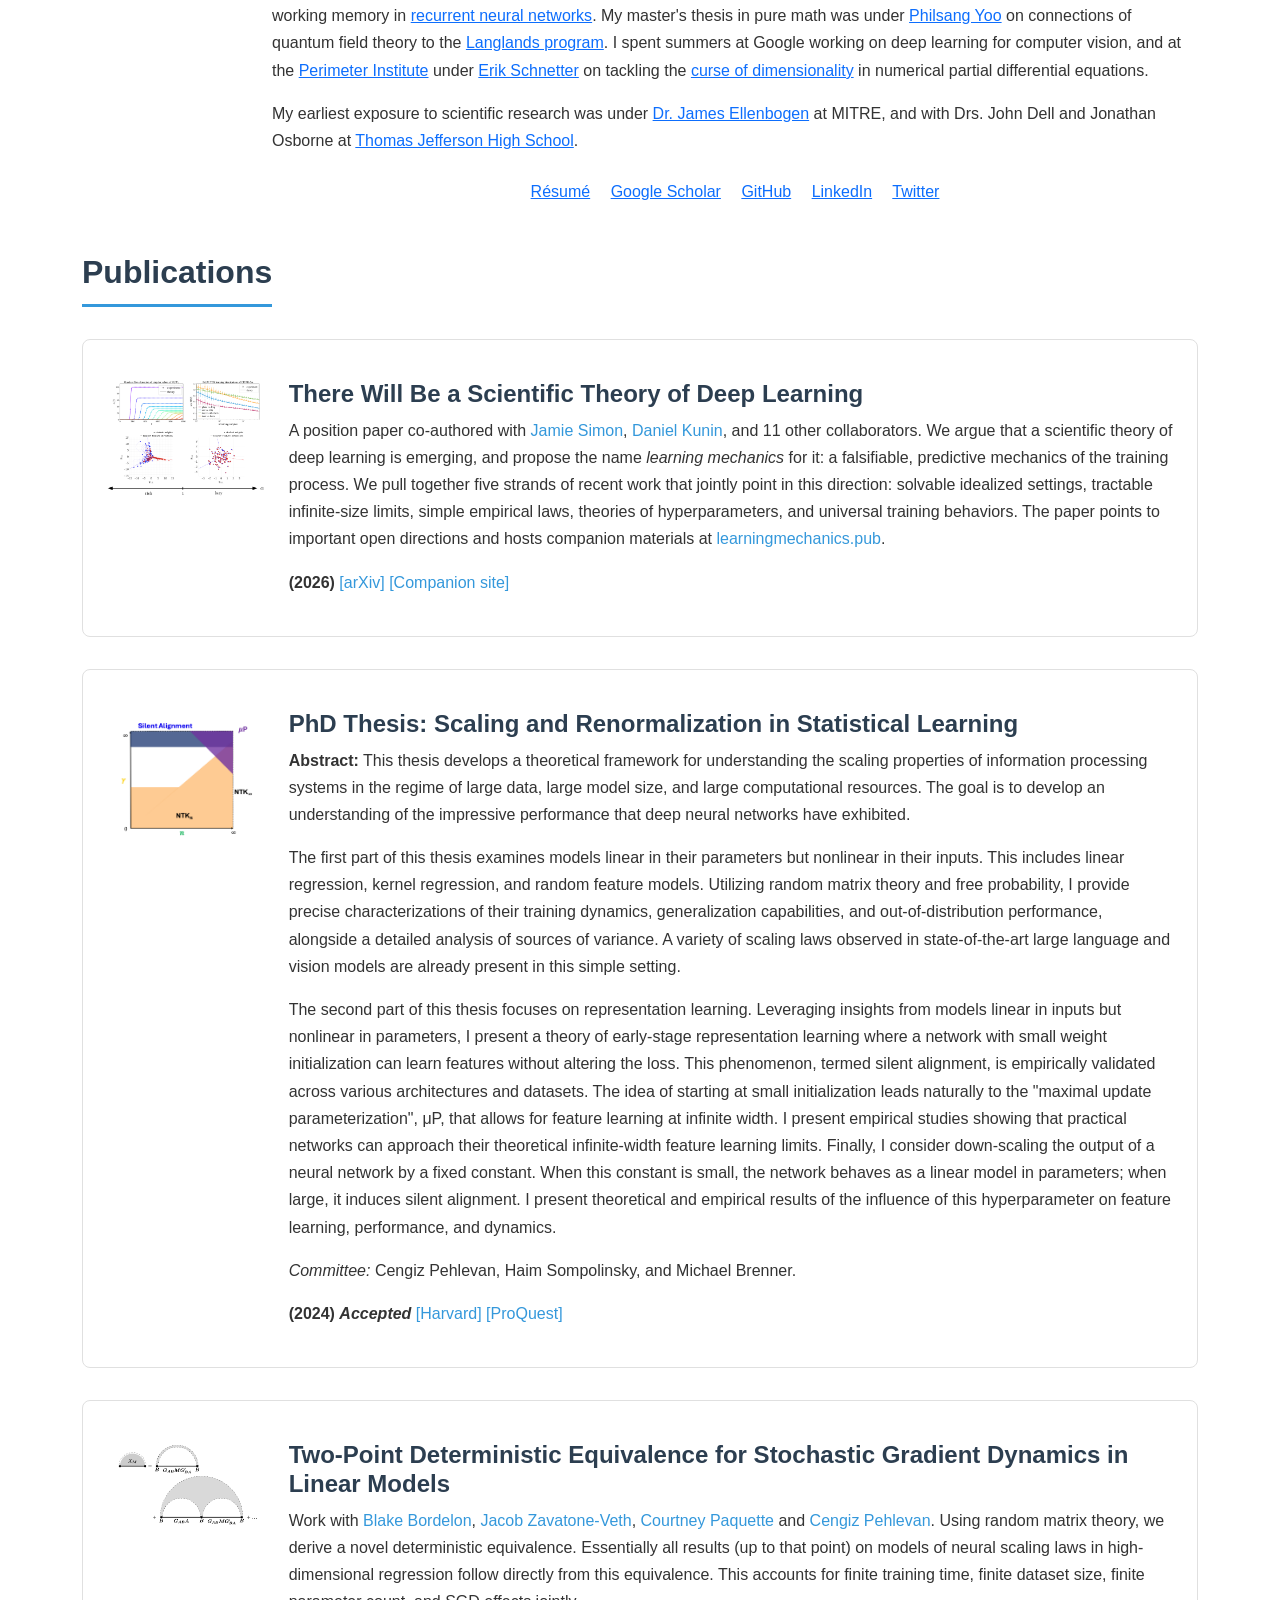
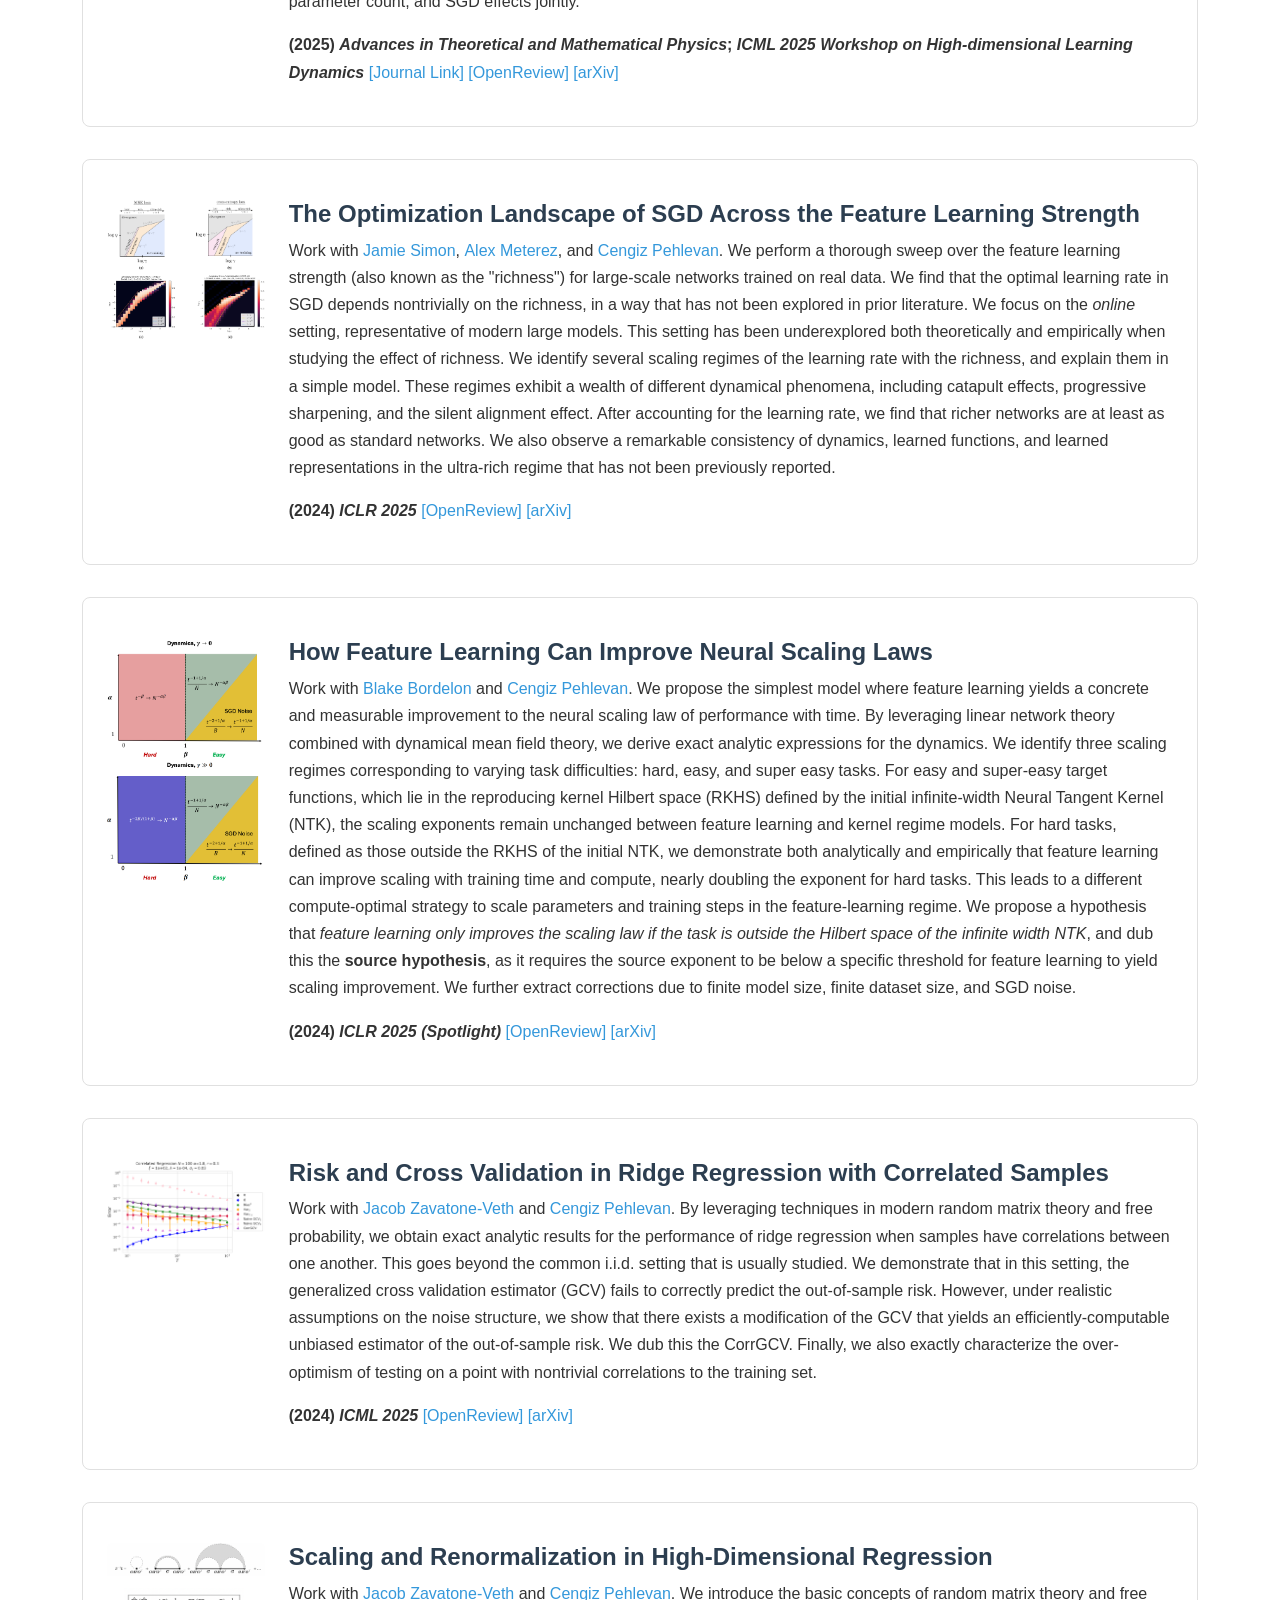
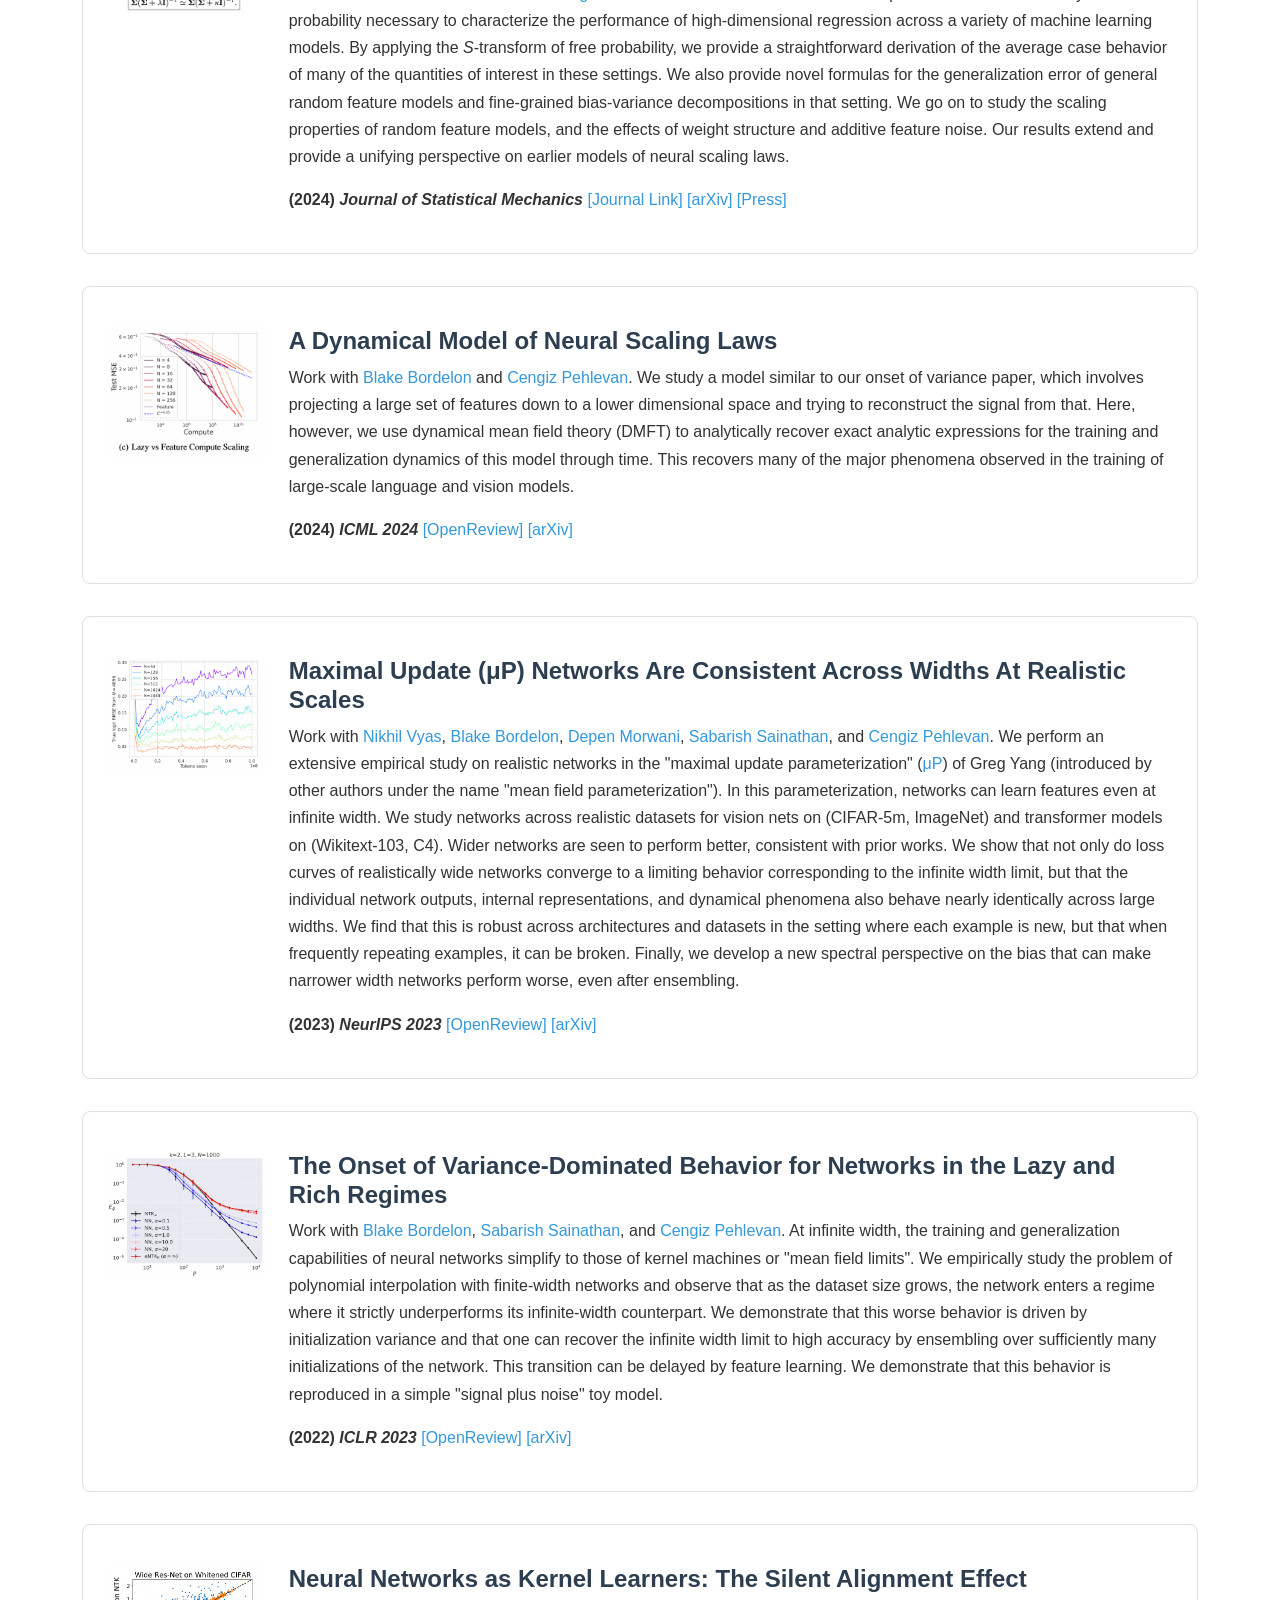
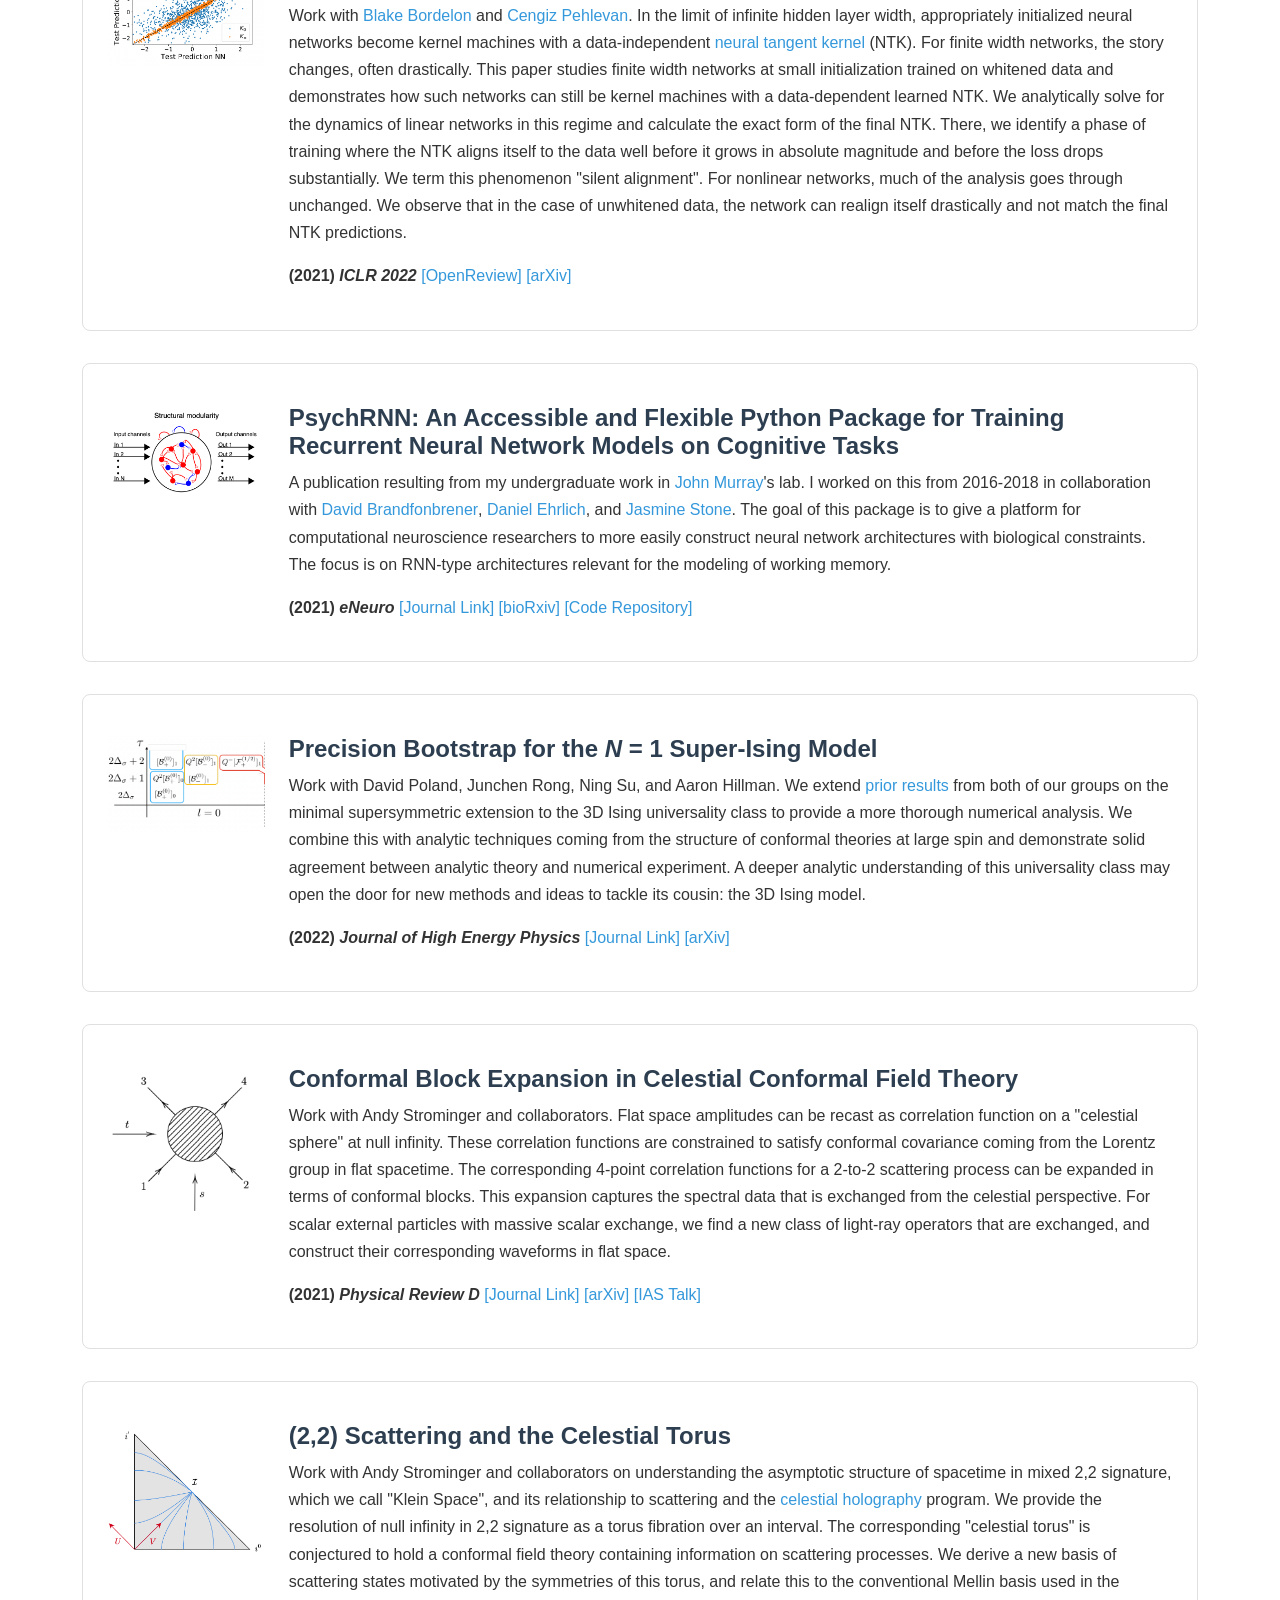
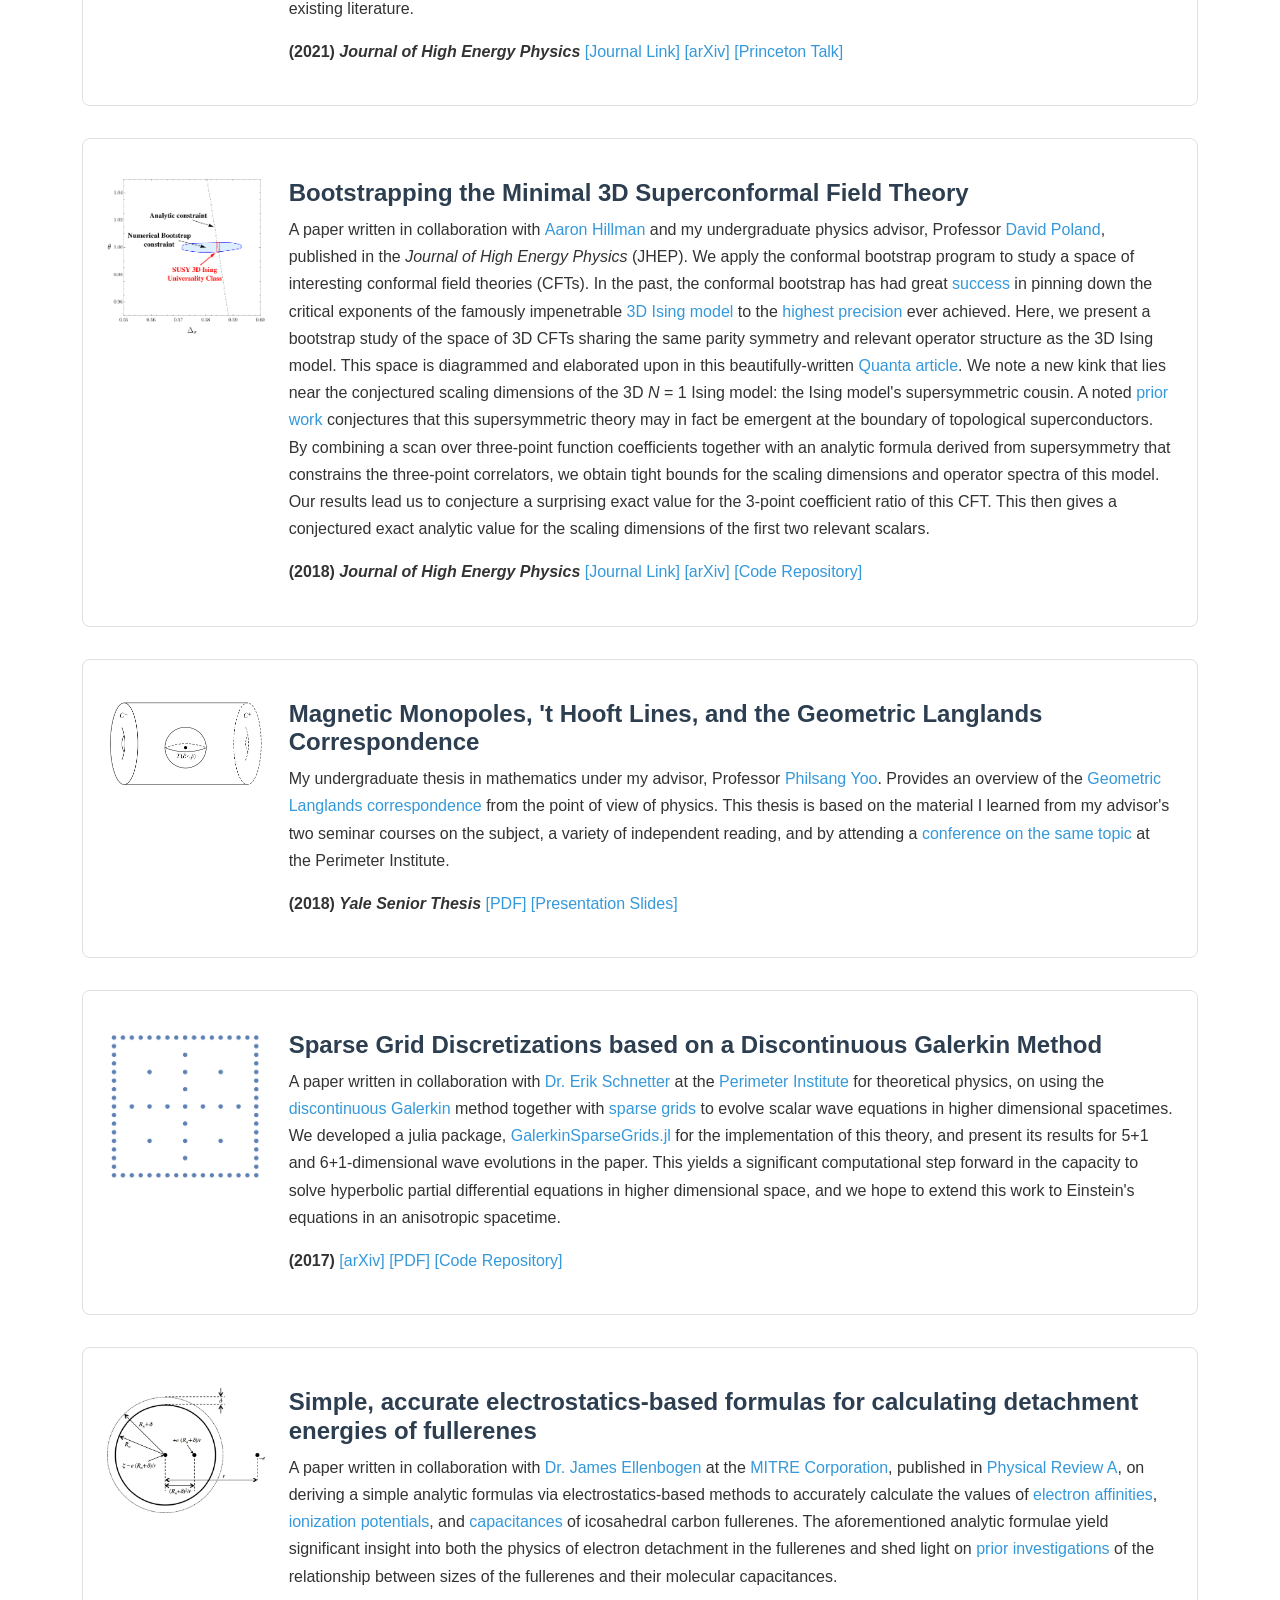
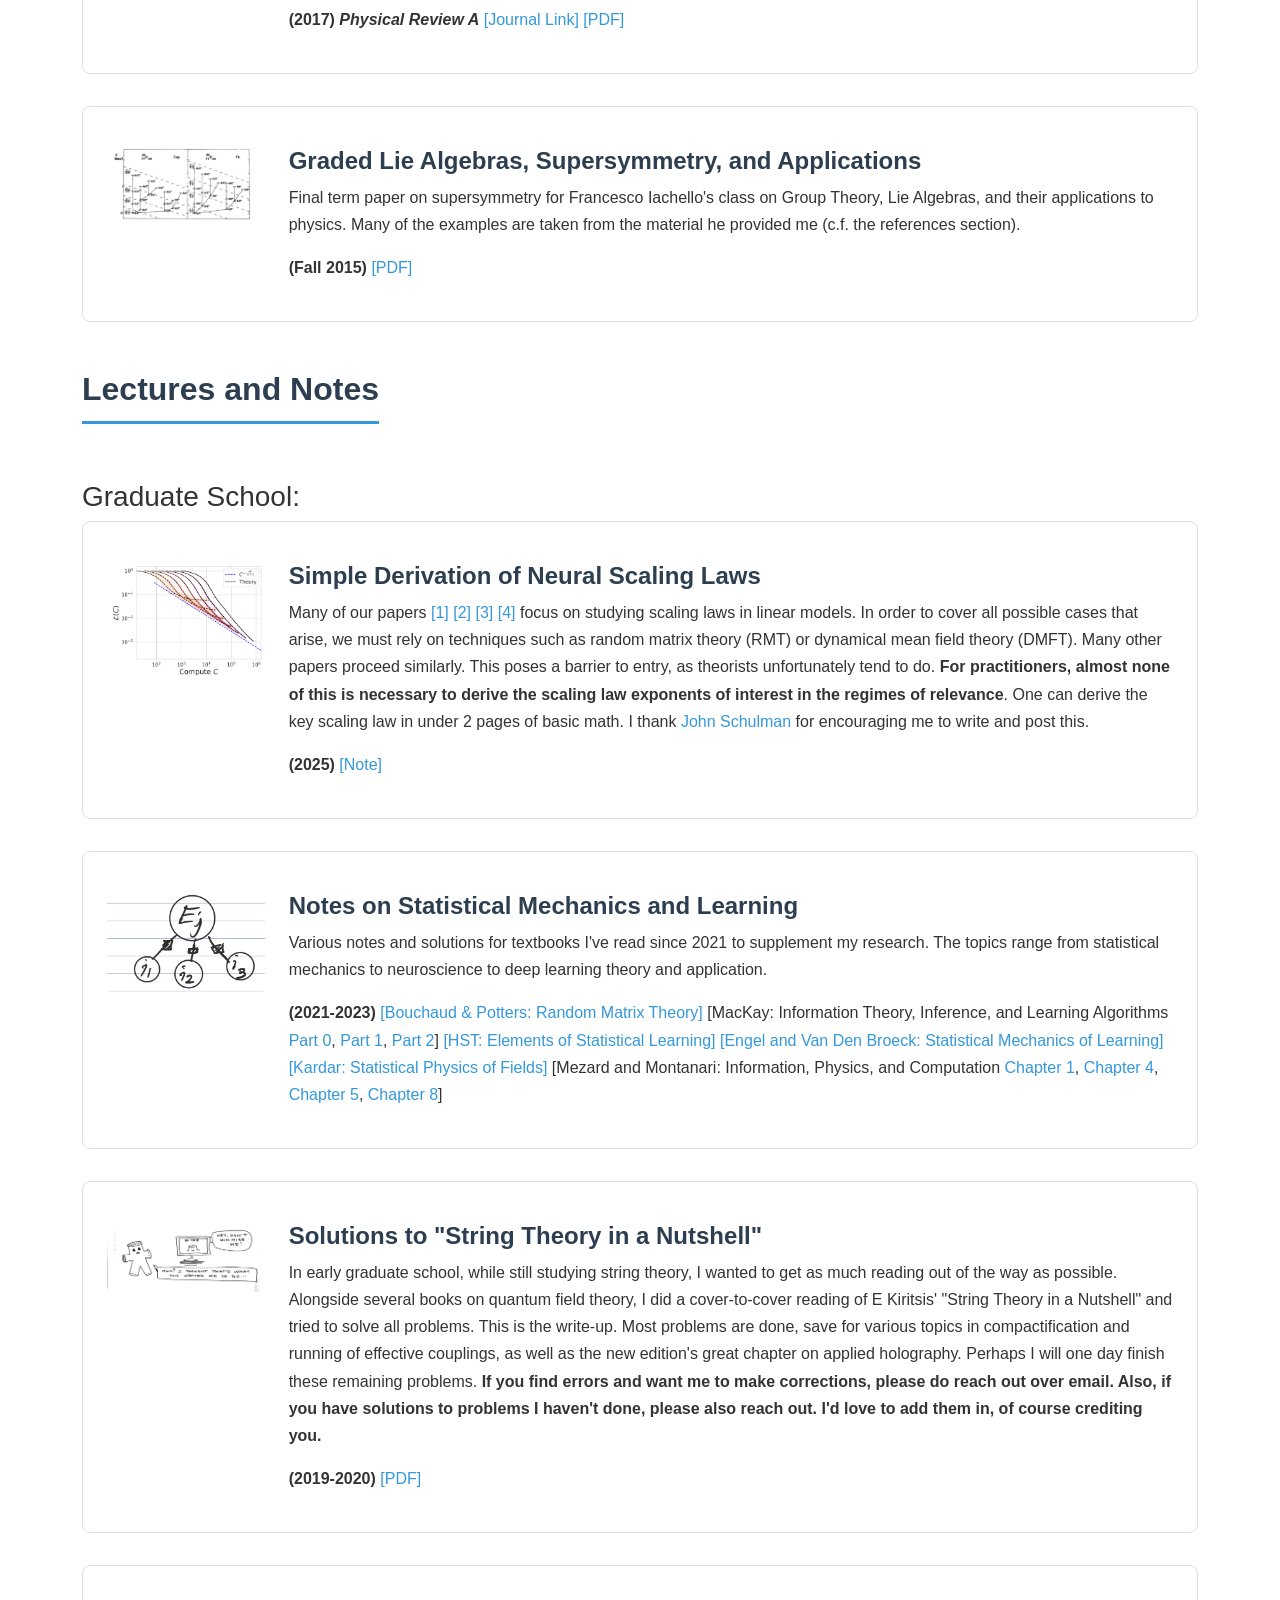
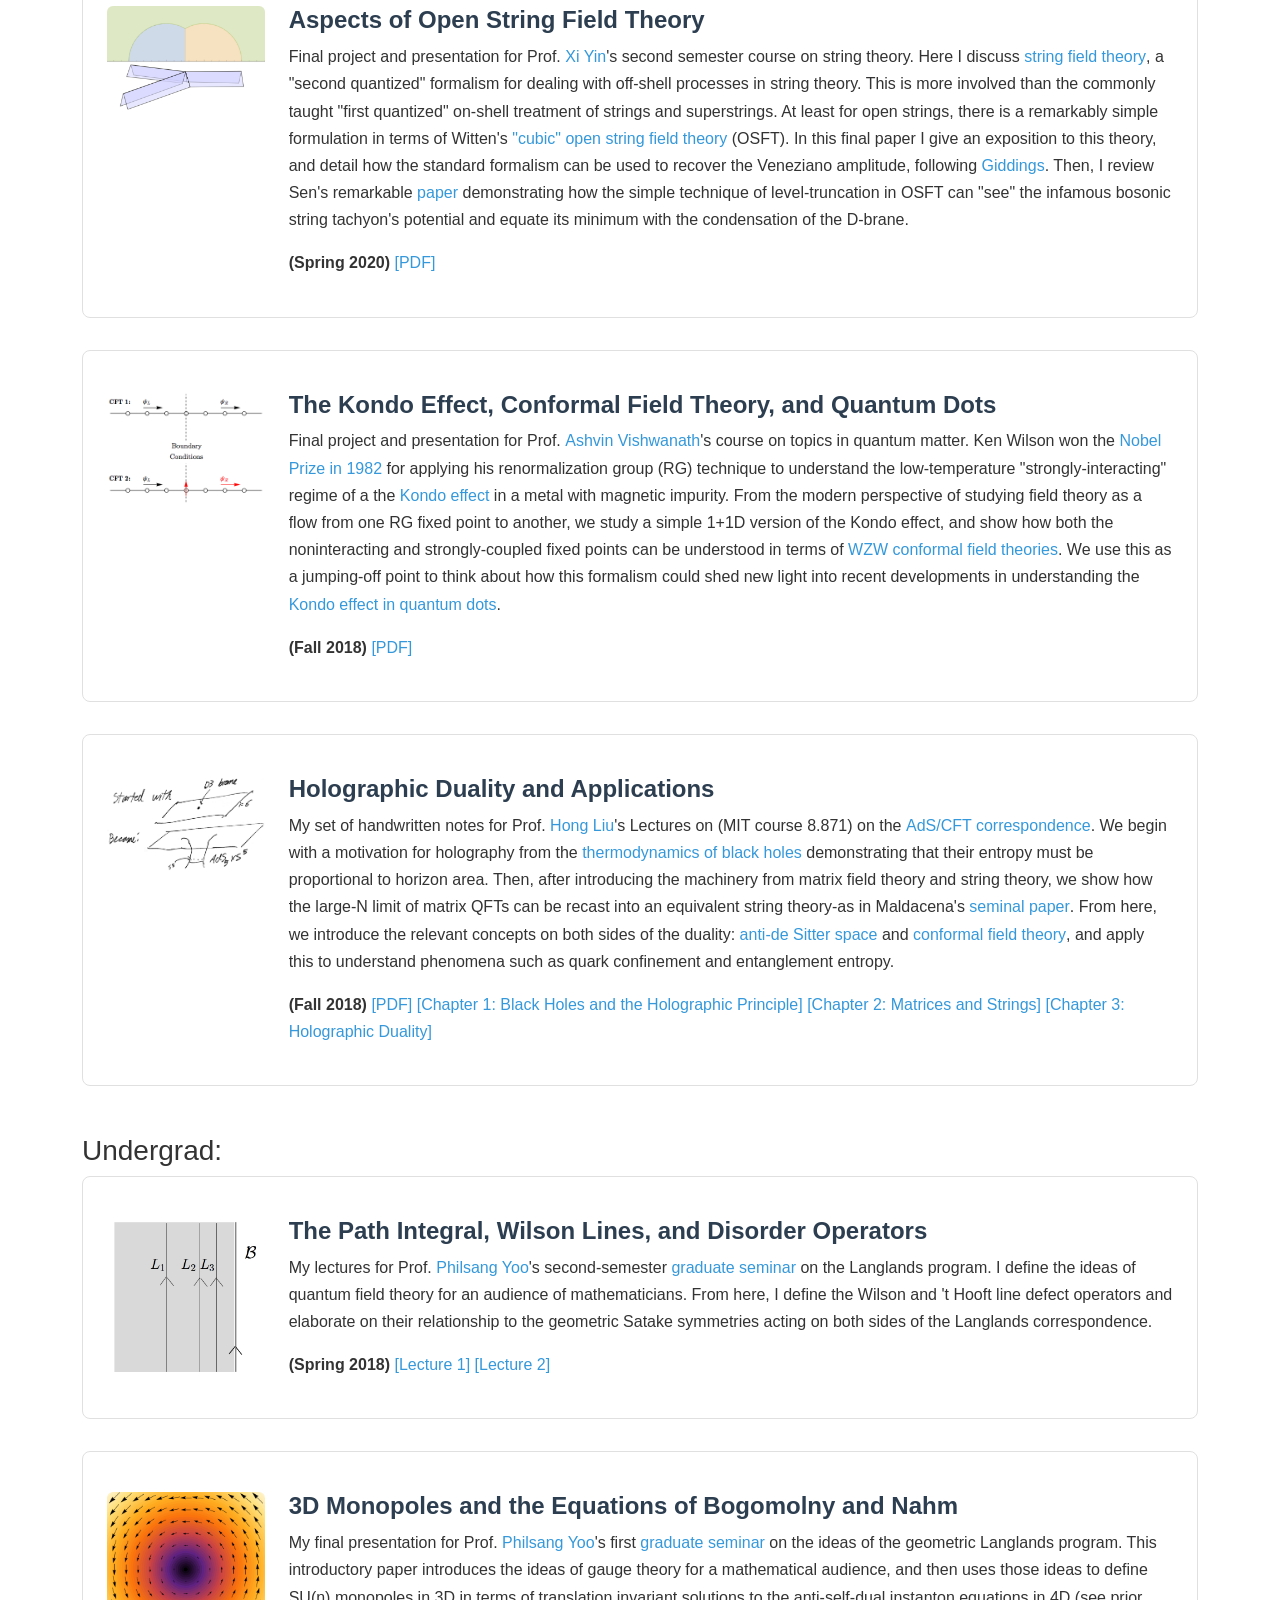
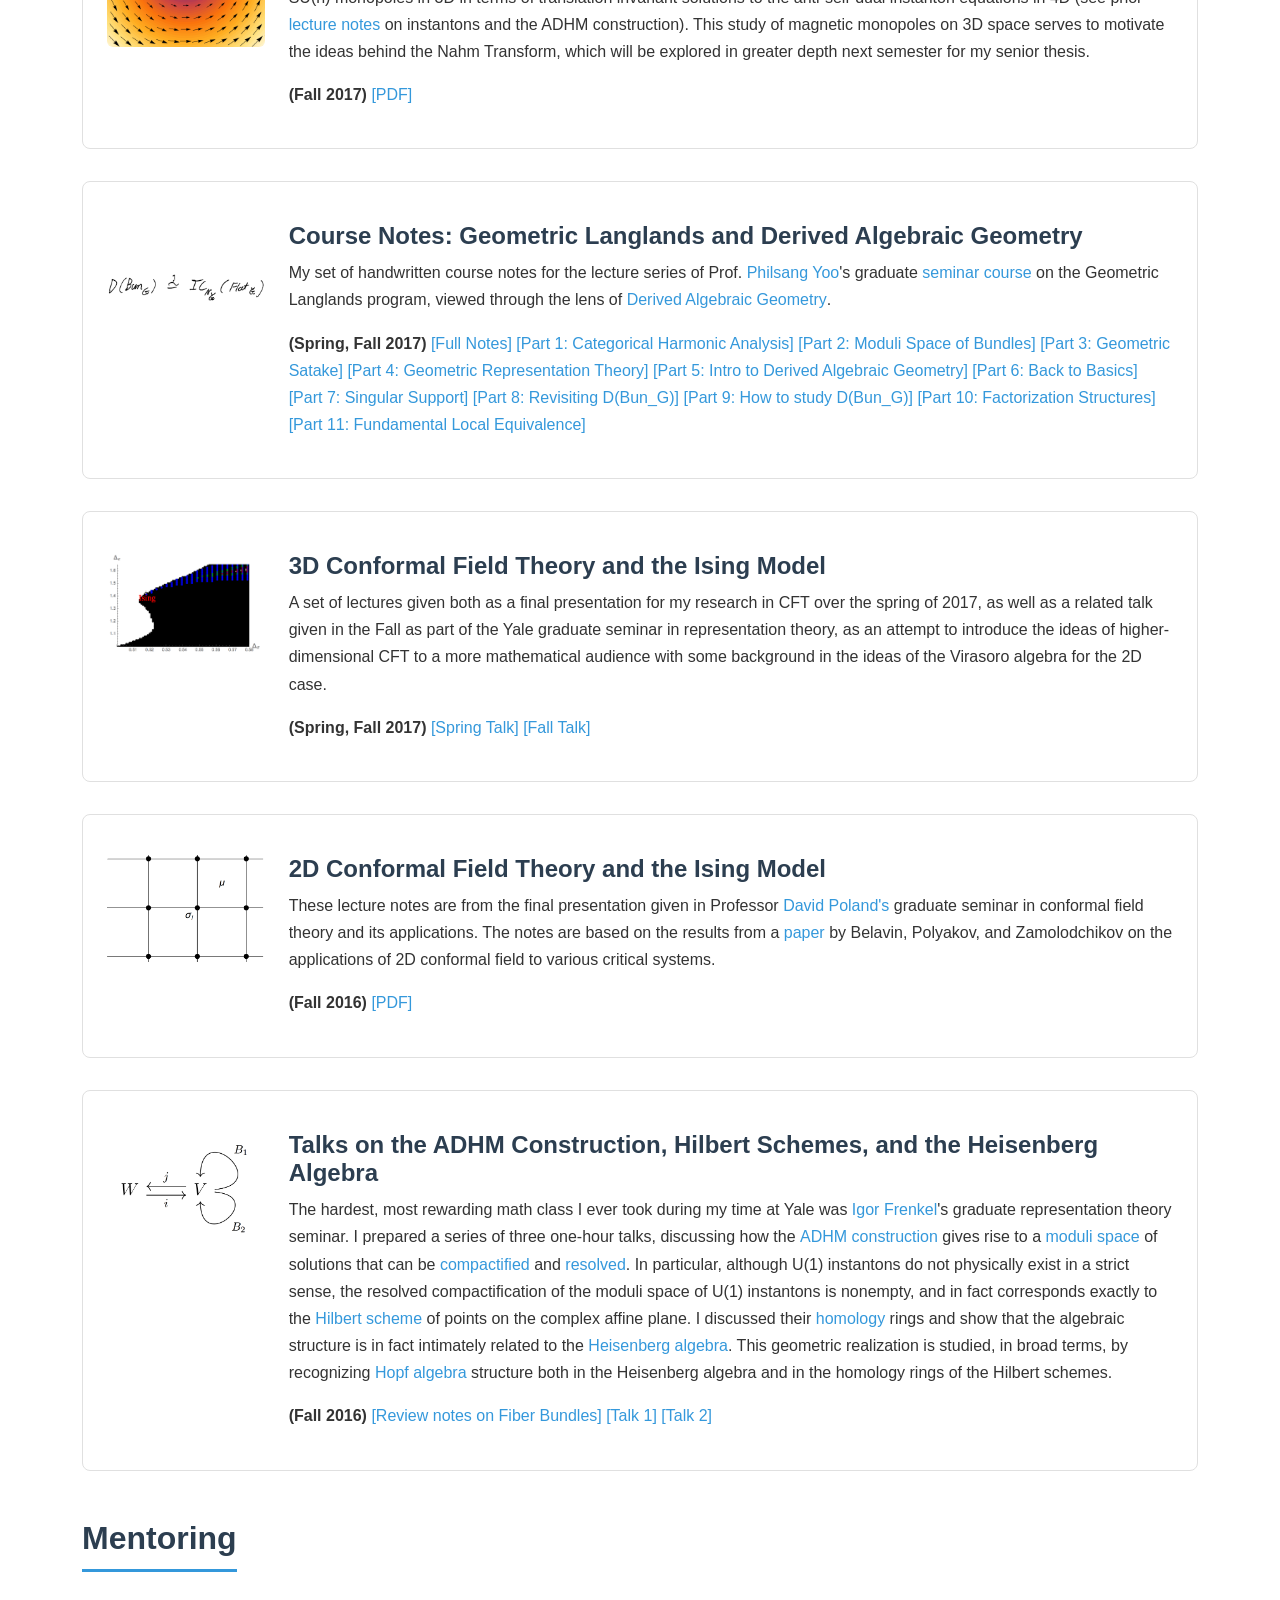
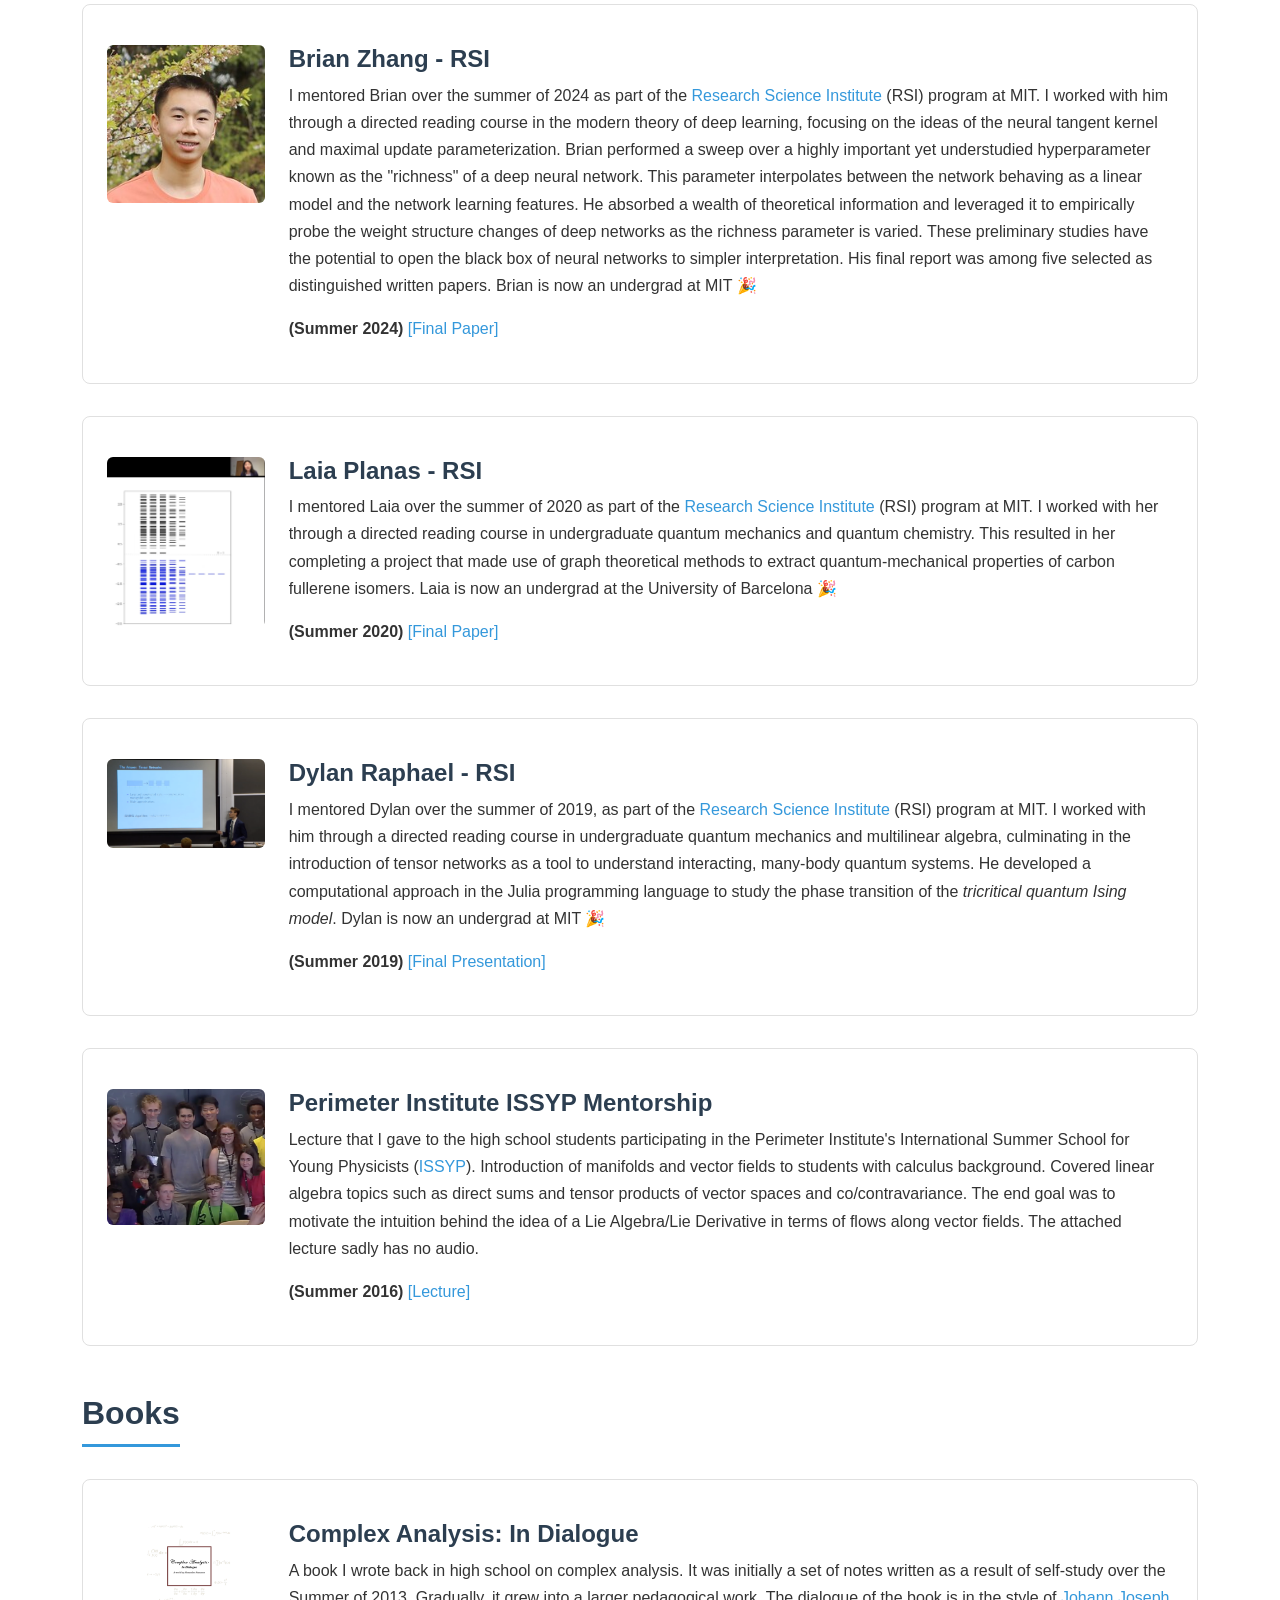
==== commit a8bbdc5e: "Bullets: dynamical model headline, Zavatone-Veth credit, grokking dual - Add Jacob Zavatone-Veth cre" ====
--- a/index.html
+++ b/index.html
@@ -285,9 +285,11 @@
 	<ul>
 		<li>My empirical work identified some of the earliest signs of the <a href="https://arxiv.org/abs/2305.18411" target="_blank" rel="noopener noreferrer">striking consistency</a> of μ-parameterization at practical scale, across both vision and language models: not only the loss, but the learned functions and representations match across model widths in μP.</li>
 		<li>The empirical work I'm most proud of is the <a href="https://arxiv.org/abs/2410.04642" target="_blank" rel="noopener noreferrer">thorough sweep</a> over the hyperparameter that controls feature learning, identifying many phases of deep network training.</li>
-		<li>My theoretical work leveraged free probability and random matrix theory to prove novel "master theorems" <a href="https://arxiv.org/abs/2405.00592" target="_blank" rel="noopener noreferrer">[1]</a> <a href="https://arxiv.org/abs/2408.04607" target="_blank" rel="noopener noreferrer">[2]</a> <a href="https://arxiv.org/abs/2502.05074" target="_blank" rel="noopener noreferrer">[3]</a> that characterize high-dimensional linear models, which are <a href="https://arxiv.org/abs/2203.06176" target="_blank" rel="noopener noreferrer">highly representative</a> of how actual neural networks learn. An important application of these ideas is to the study of <a href="https://en.wikipedia.org/wiki/Neural_scaling_law" target="_blank" rel="noopener noreferrer">neural scaling laws</a>. See this <a href="Files/Scaling_Laws_Note.pdf">note</a> for a short derivation of the key scaling laws predicted. <!-- If you want a single "theorem to rule them all", it's the two-point equivalence we derive here. --></li>
-		<li>With <a href="https://blakebordelon.github.io/" target="_blank" rel="noopener noreferrer">Blake Bordelon</a> and Cengiz Pehlevan, we identified the <strong><a href="https://arxiv.org/abs/2111.00034" target="_blank" rel="noopener noreferrer">silent alignment</a></strong> effect, in which neural networks learn representations without their loss dropping.</li>
-		<li>With Blake and Cengiz, we proposed the <strong><a href="https://arxiv.org/abs/2409.17858" target="_blank" rel="noopener noreferrer">source hypothesis</a></strong>: feature learning only improves neural scaling laws when the task lies outside the Hilbert space of the network's tangent kernel.</li>
+		<li>My theoretical work with <a href="https://jzv.io/" target="_blank" rel="noopener noreferrer">Jacob Zavatone-Veth</a> and others leveraged free probability and random matrix theory to prove novel "master theorems" <a href="https://arxiv.org/abs/2405.00592" target="_blank" rel="noopener noreferrer">[1]</a> <a href="https://arxiv.org/abs/2408.04607" target="_blank" rel="noopener noreferrer">[2]</a> <a href="https://arxiv.org/abs/2502.05074" target="_blank" rel="noopener noreferrer">[3]</a> that characterize high-dimensional linear regression, which is <a href="https://arxiv.org/abs/2203.06176" target="_blank" rel="noopener noreferrer">highly representative</a> of how actual neural networks learn. An important application of these ideas is to the study of <a href="https://en.wikipedia.org/wiki/Neural_scaling_law" target="_blank" rel="noopener noreferrer">neural scaling laws</a>. <!-- If you want a single "theorem to rule them all", it's the two-point equivalence we derive here. --></li>
+		<li>With <a href="https://blakebordelon.github.io/" target="_blank" rel="noopener noreferrer">Blake Bordelon</a> and Cengiz, we built the first <a href="https://arxiv.org/abs/2402.01092" target="_blank" rel="noopener noreferrer">dynamical model</a> of neural scaling laws, which predicted a relationship between the exponents for data, time, and model size. See this <a href="Files/Scaling_Laws_Note.pdf">note</a> for a short derivation of the key scaling laws predicted. We also proposed the <strong><a href="https://arxiv.org/abs/2409.17858" target="_blank" rel="noopener noreferrer">source hypothesis</a></strong>: feature learning only improves neural scaling laws when the task lies outside the Hilbert space of the network's tangent kernel.</li>  
+
+		<li>With Blake and Cengiz, we identified the <strong><a href="https://arxiv.org/abs/2111.00034" target="_blank" rel="noopener noreferrer">silent alignment</a></strong> effect, in which neural networks learn representations without their loss dropping. This is in certain ways a dual to <a href="https://en.wikipedia.org/wiki/Grokking_(machine_learning)" target="_blank" rel="noopener noreferrer">grokking</a>. </li>
+		
 	</ul>
 	<p>
 		Prior to this, I had the pleasure of collaborating with <a href="https://www.physics.harvard.edu/people/facpages/strominger" target="_blank" rel="noopener noreferrer">Andy Strominger</a> and colleagues on topics adjacent to string theory and quantum field theory. During graduate school I also consulted as a machine learning scientist for two biotech firms (<a href="https://protein-evolution.com/" target="_blank" rel="noopener noreferrer">Protein Evolution</a> and <a href="https://www.quantum-si.com/" target="_blank" rel="noopener noreferrer">Quantum Si</a>), and worked in quantitative research at <a href="https://www.janestreet.com/quantitative-research/" target="_blank" rel="noopener noreferrer">Jane Street</a>.
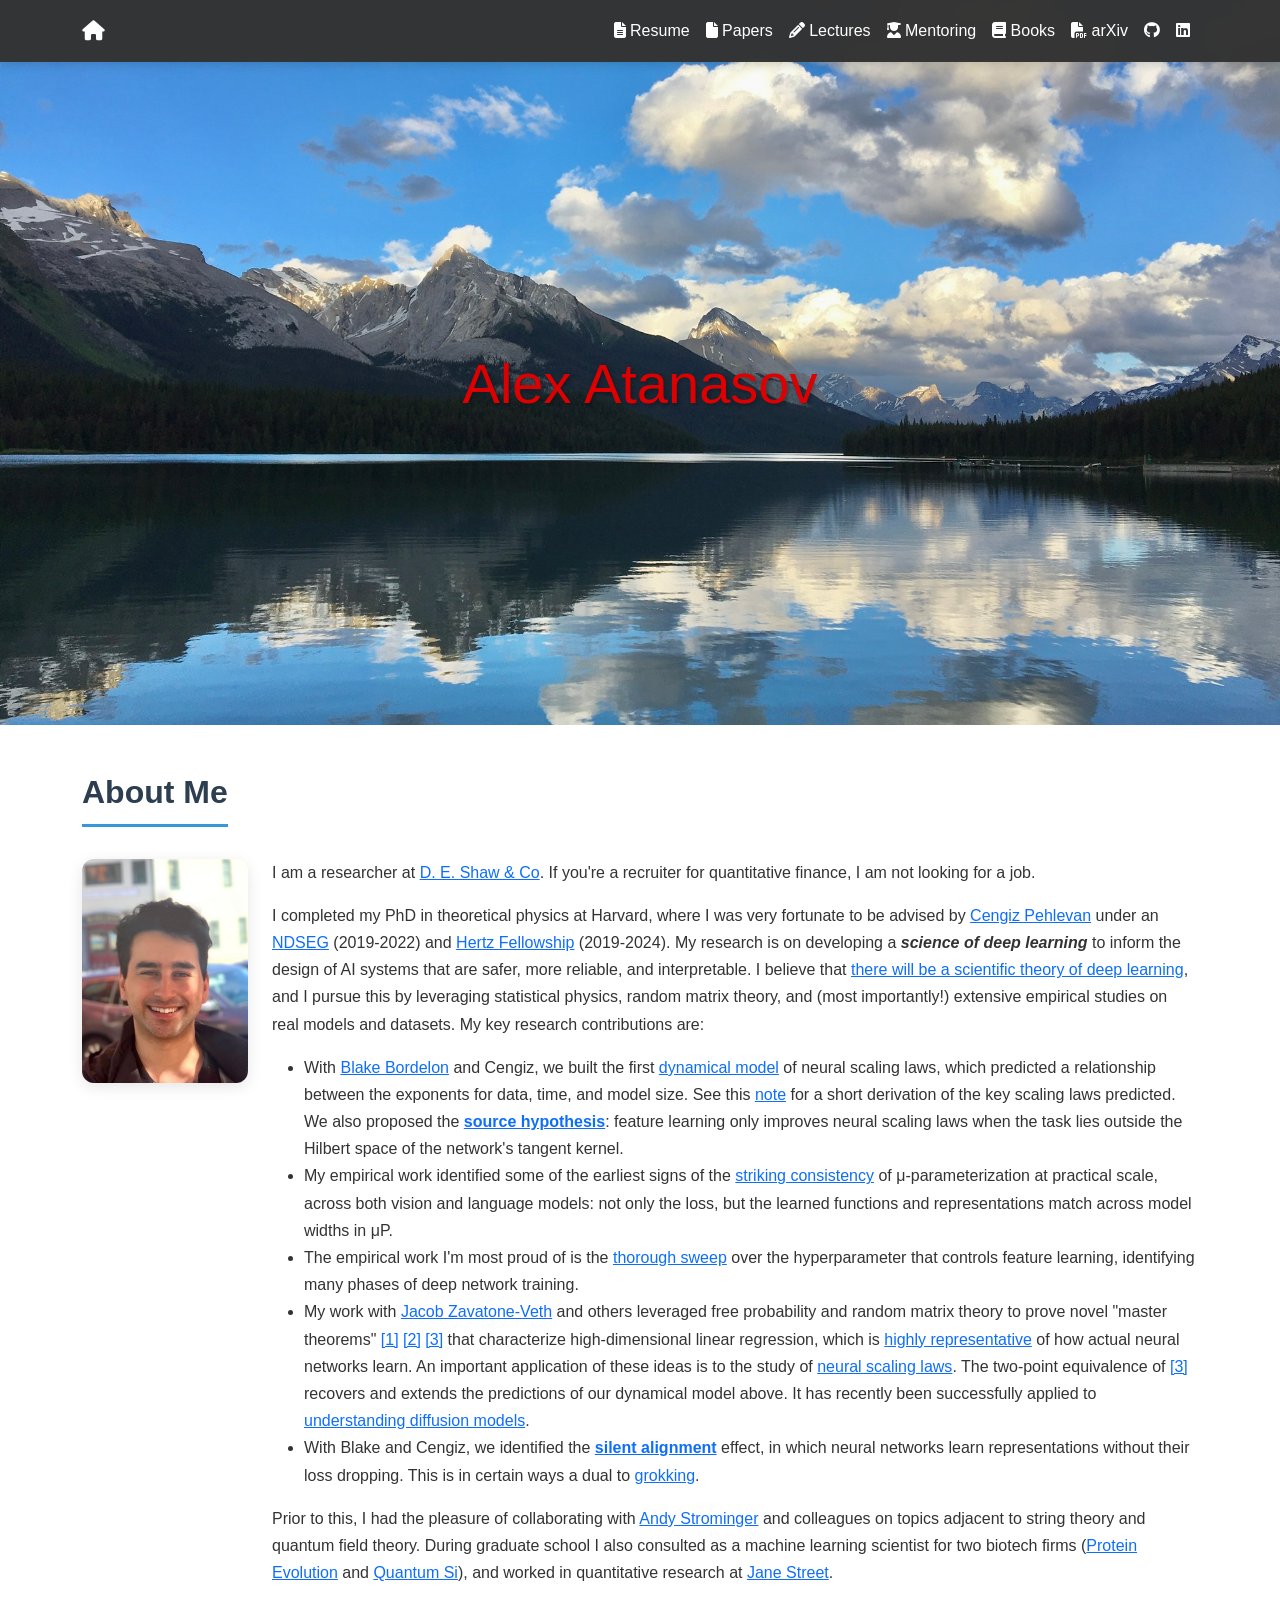
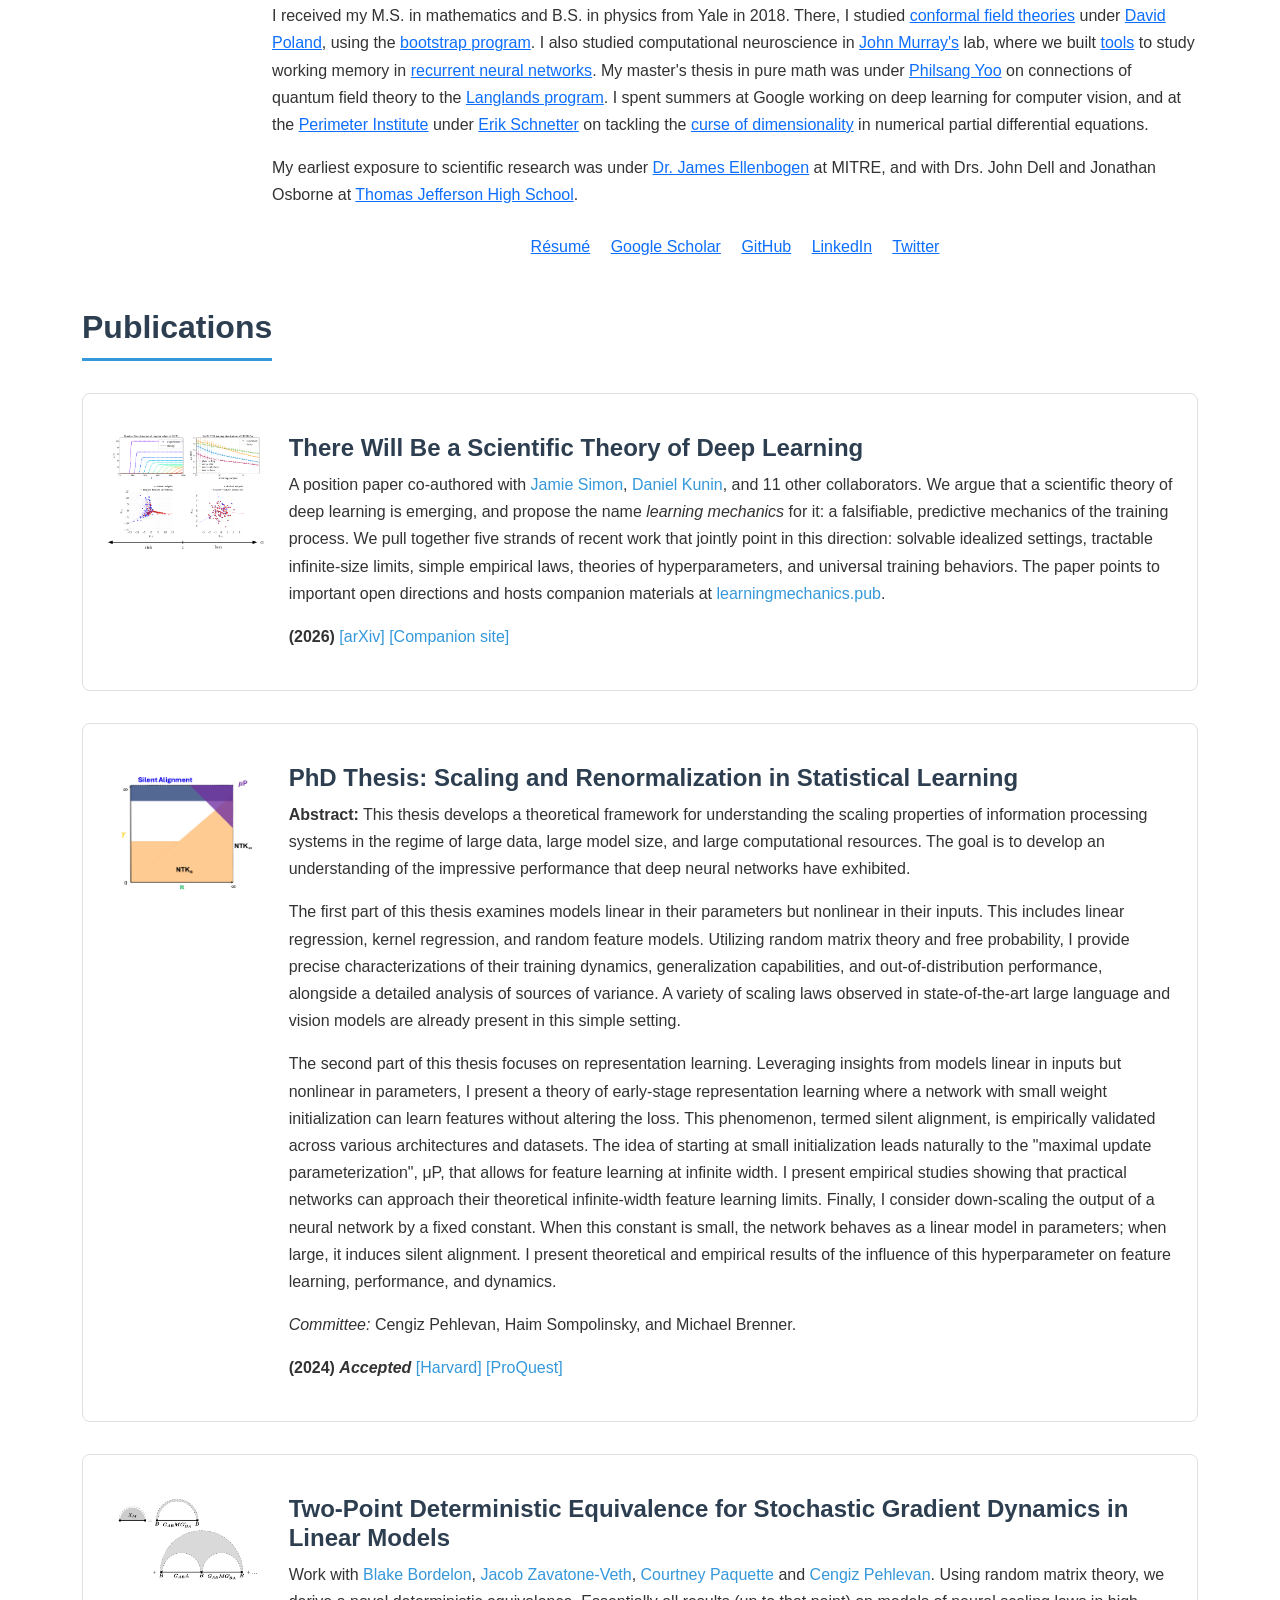
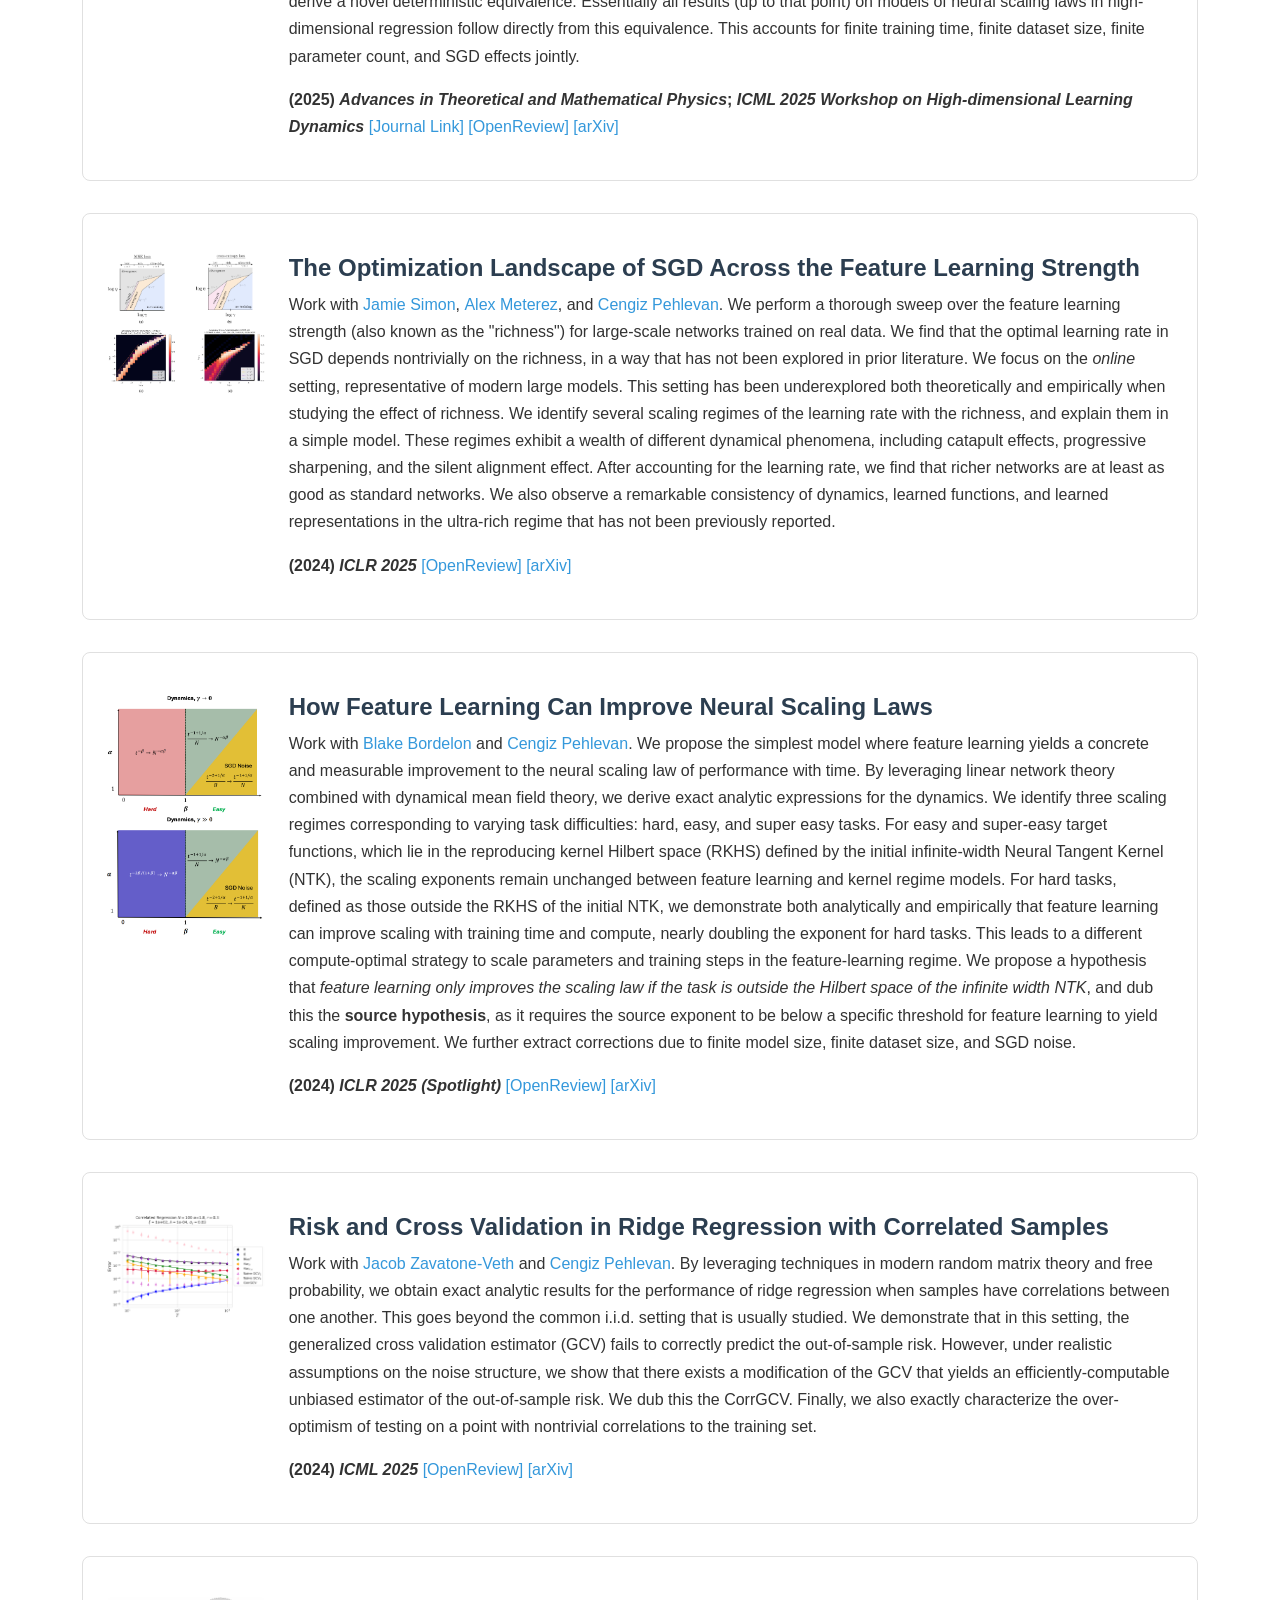
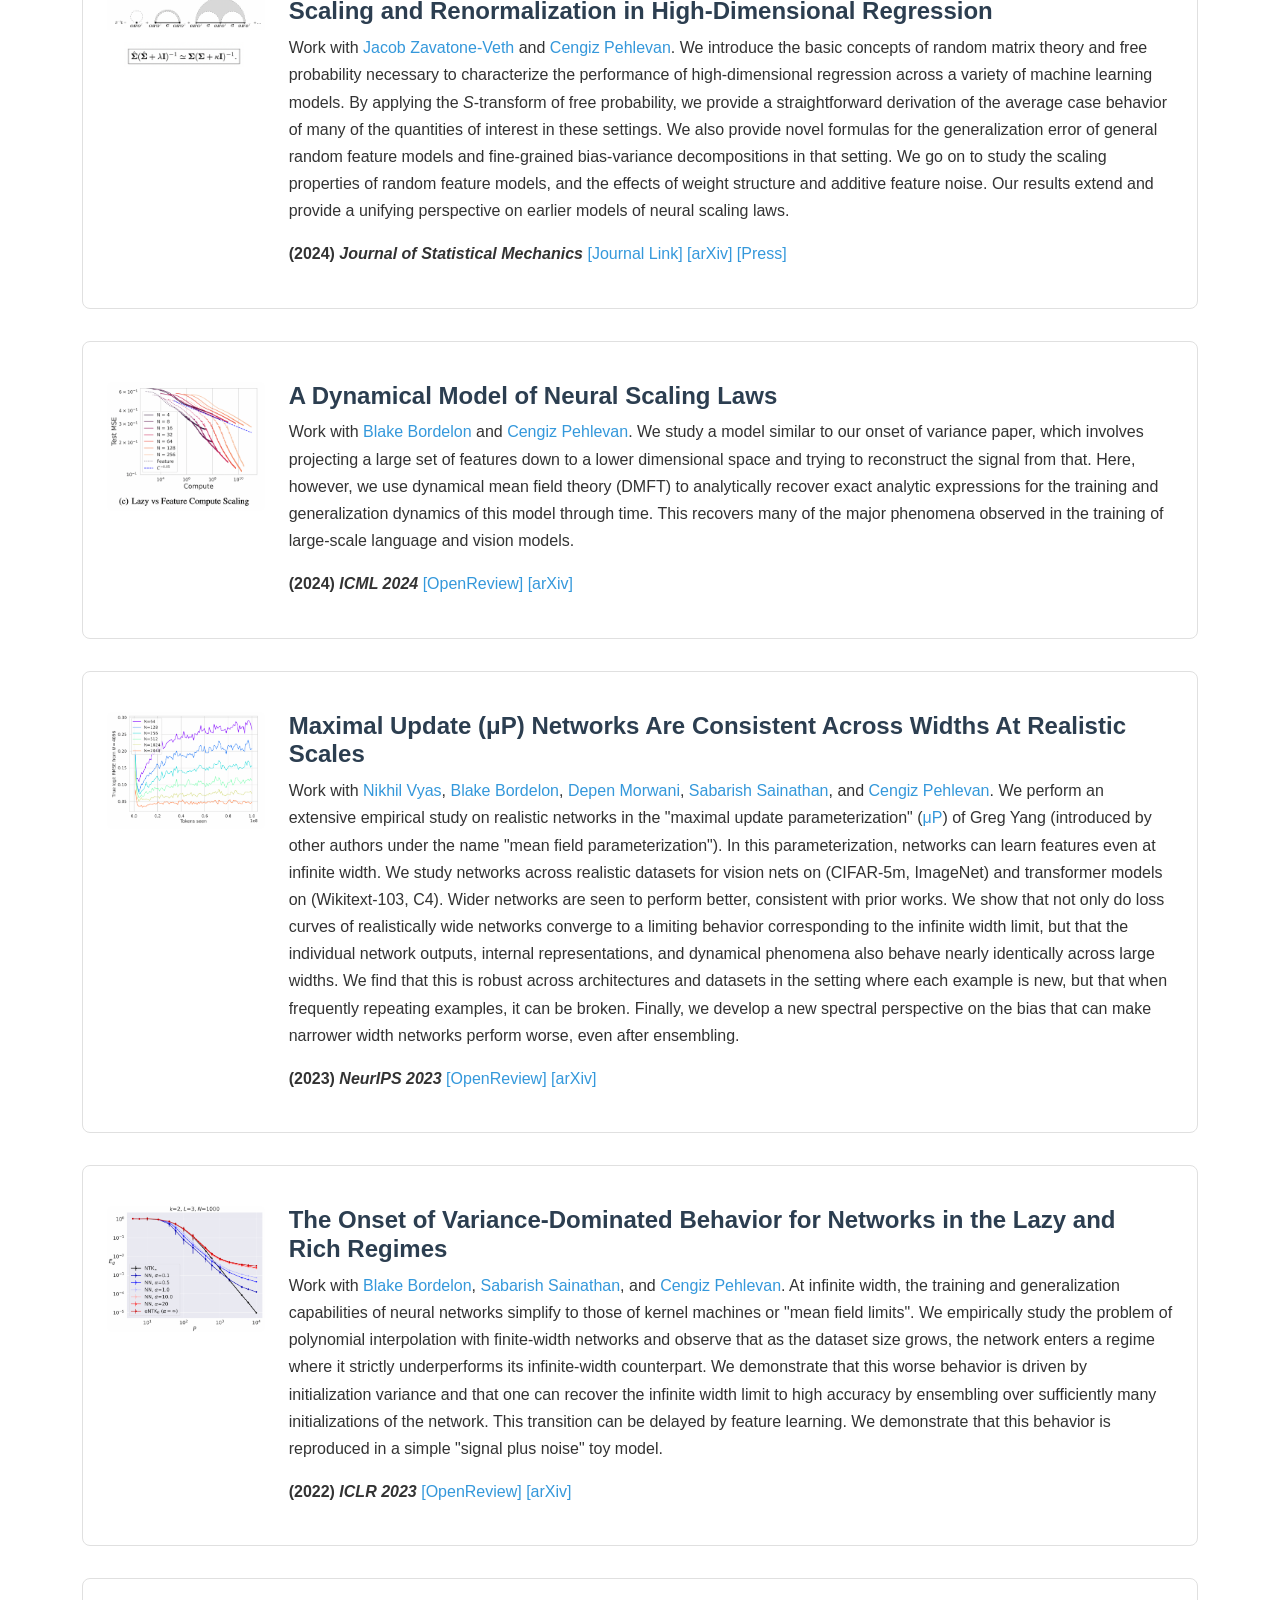
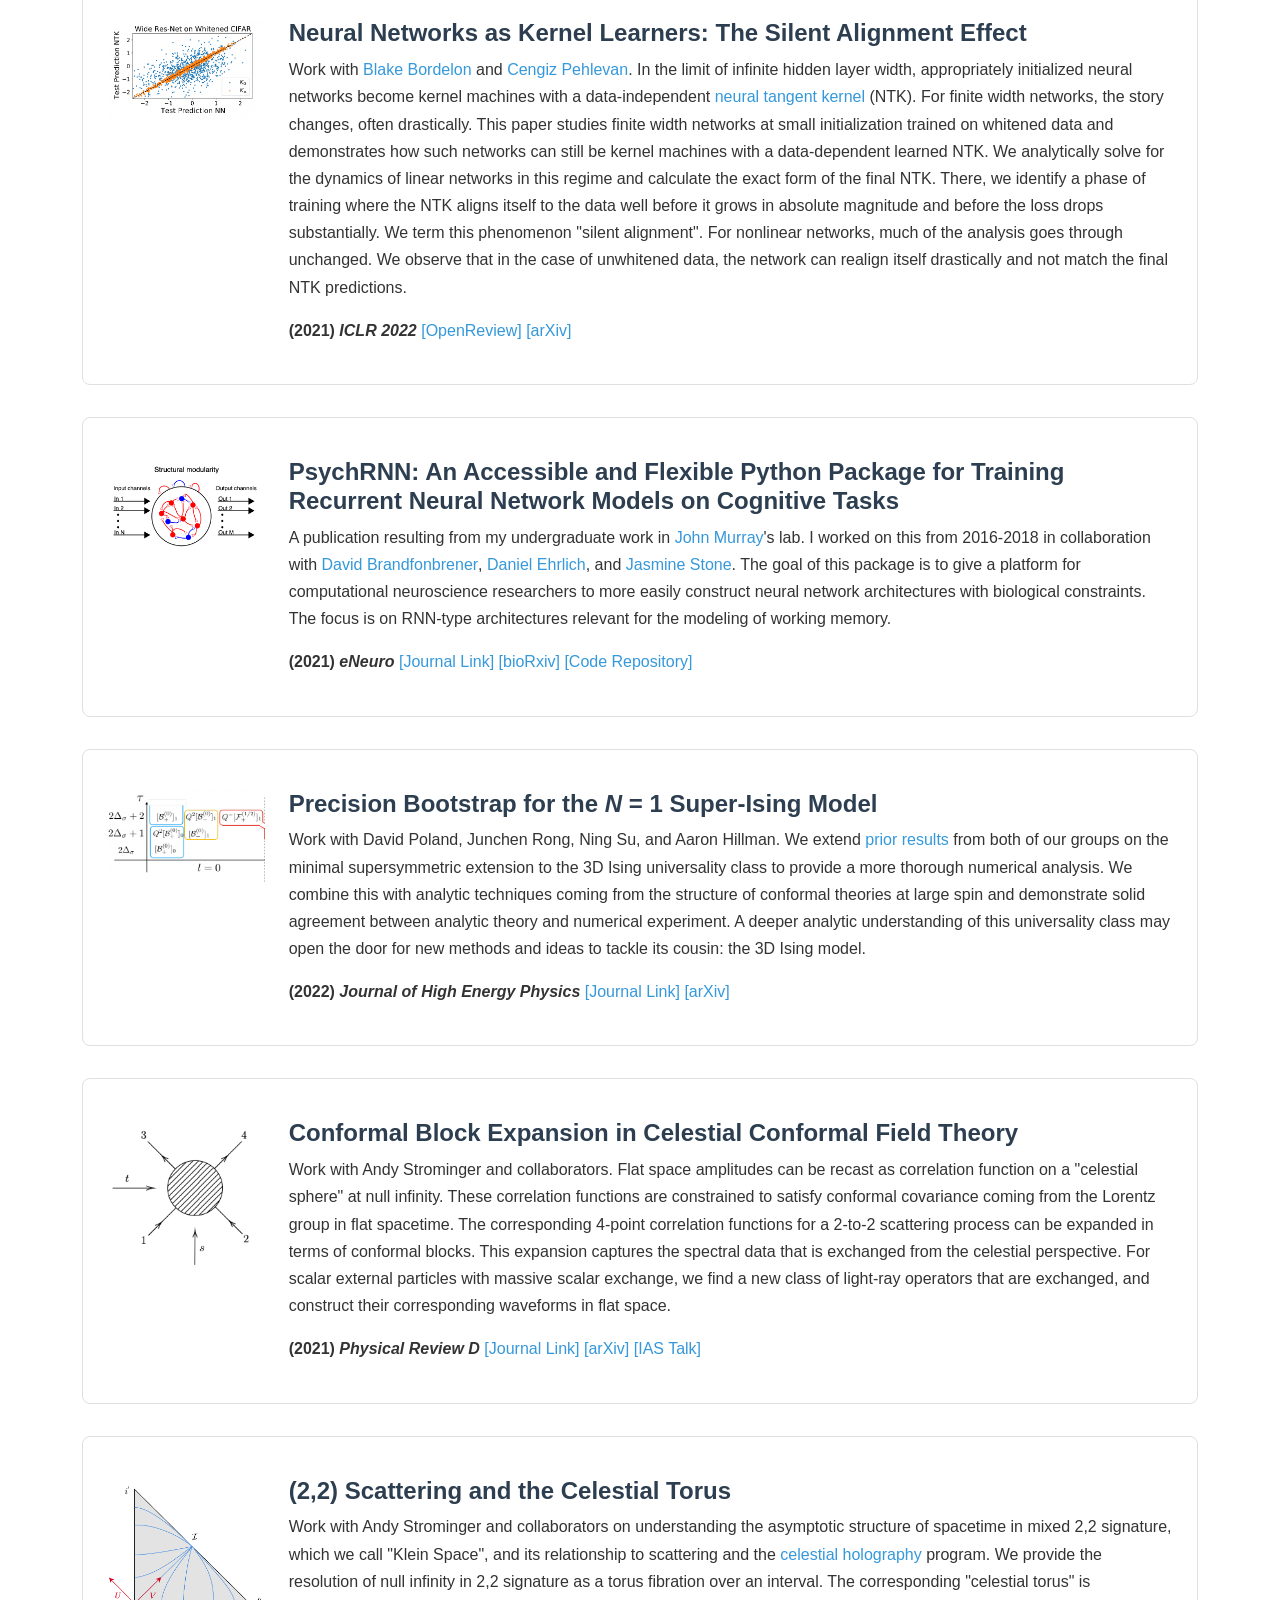
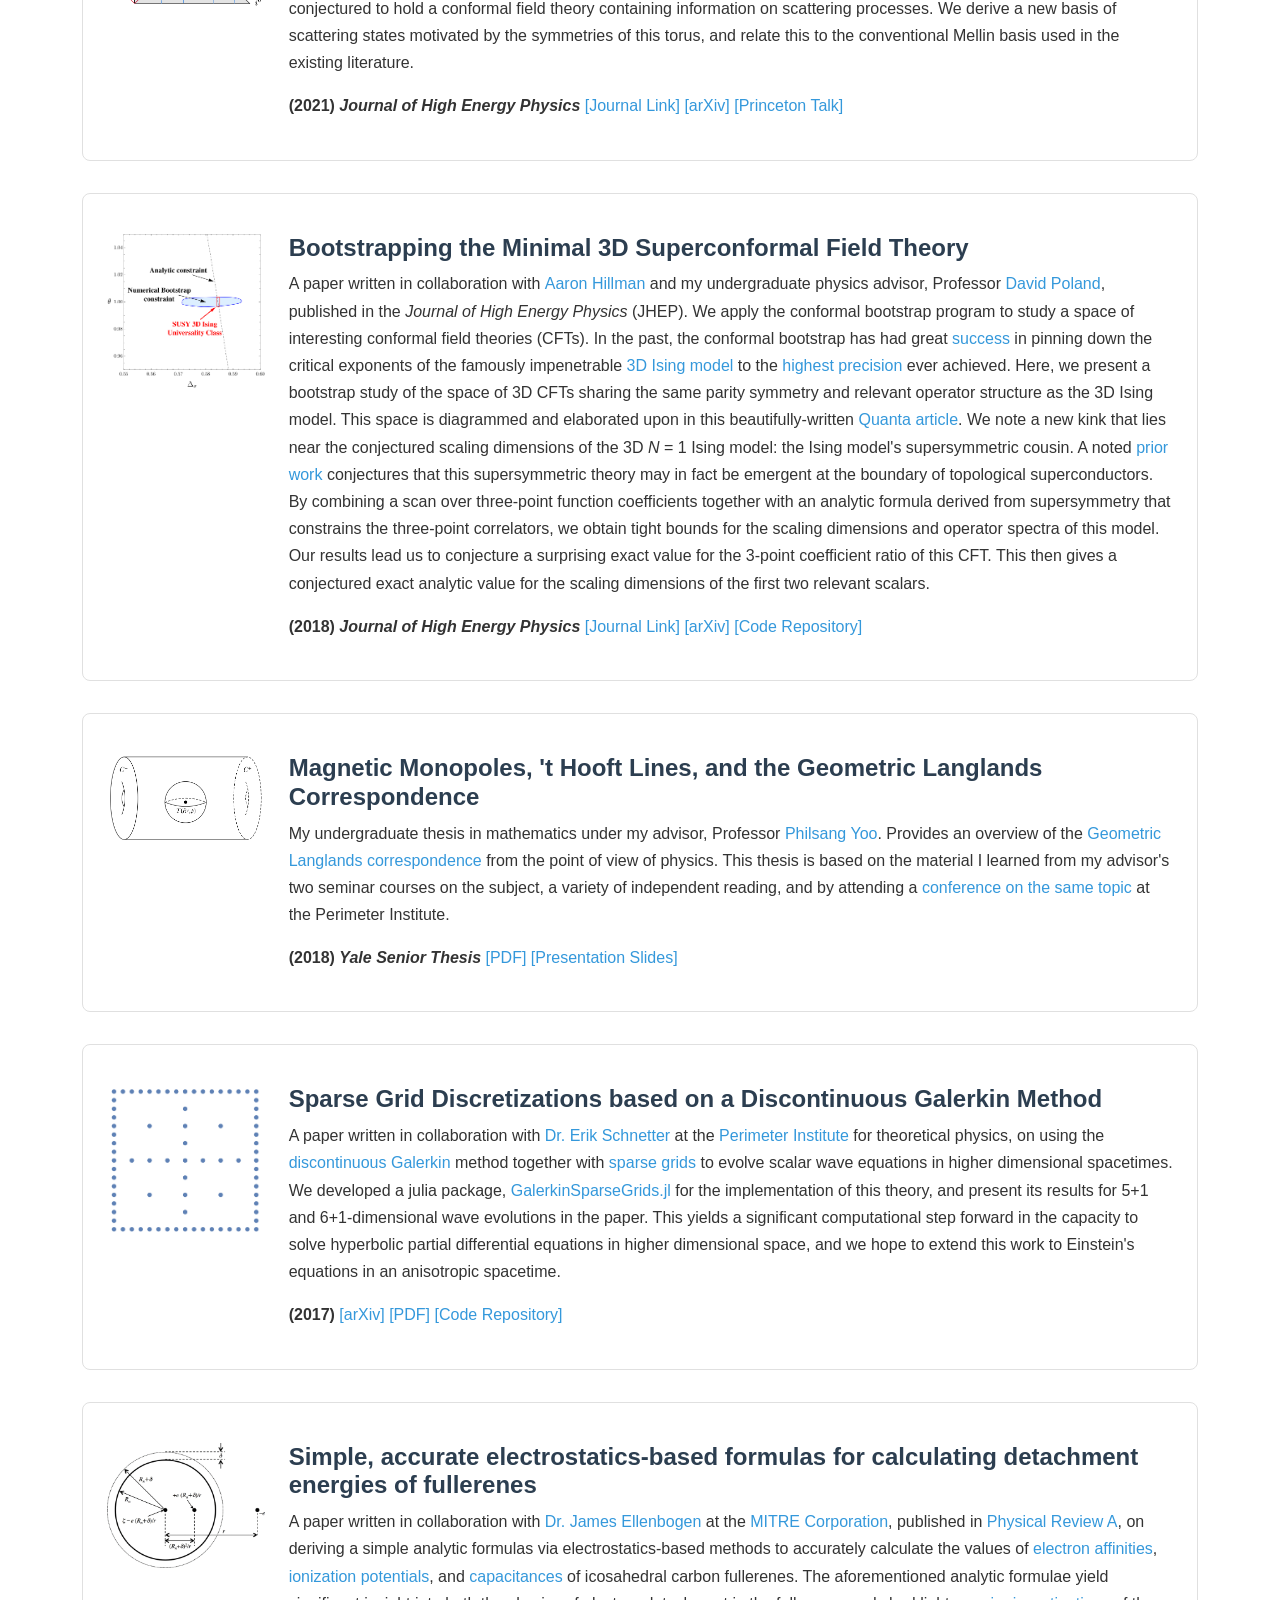
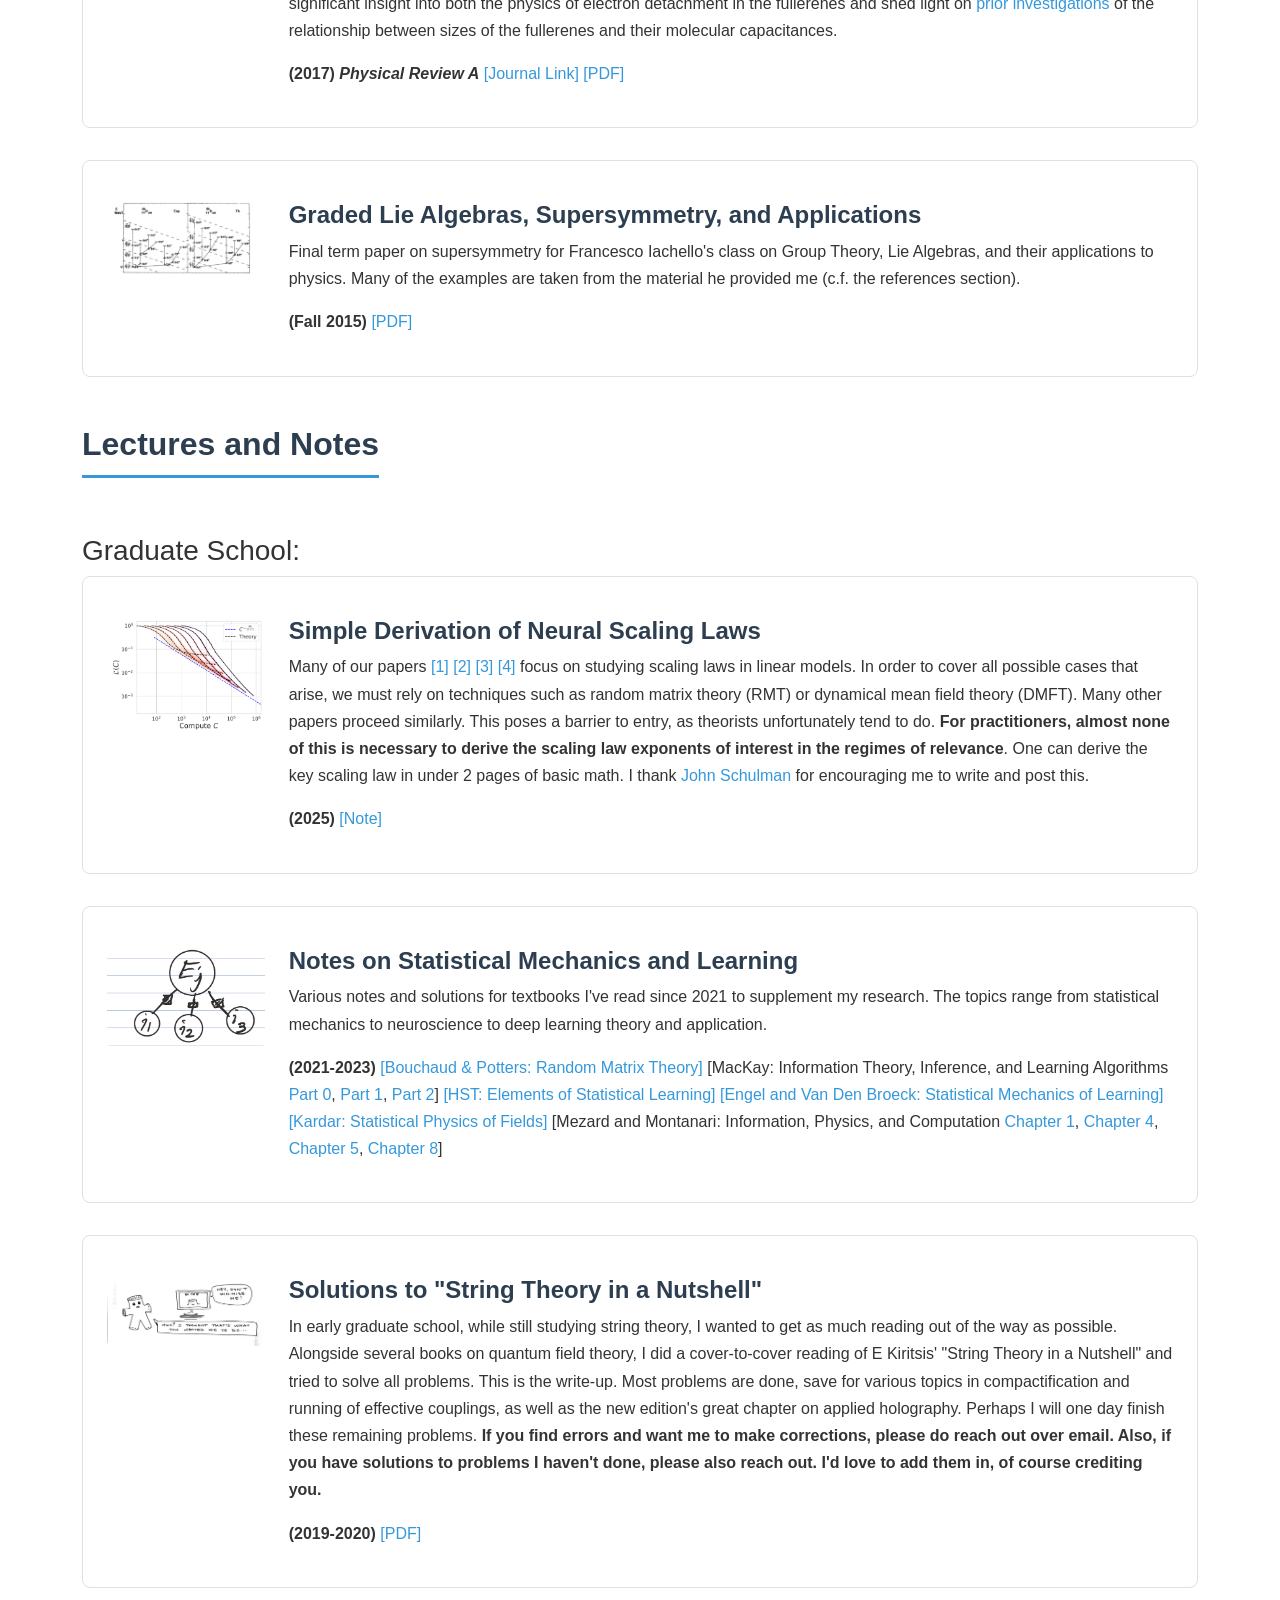
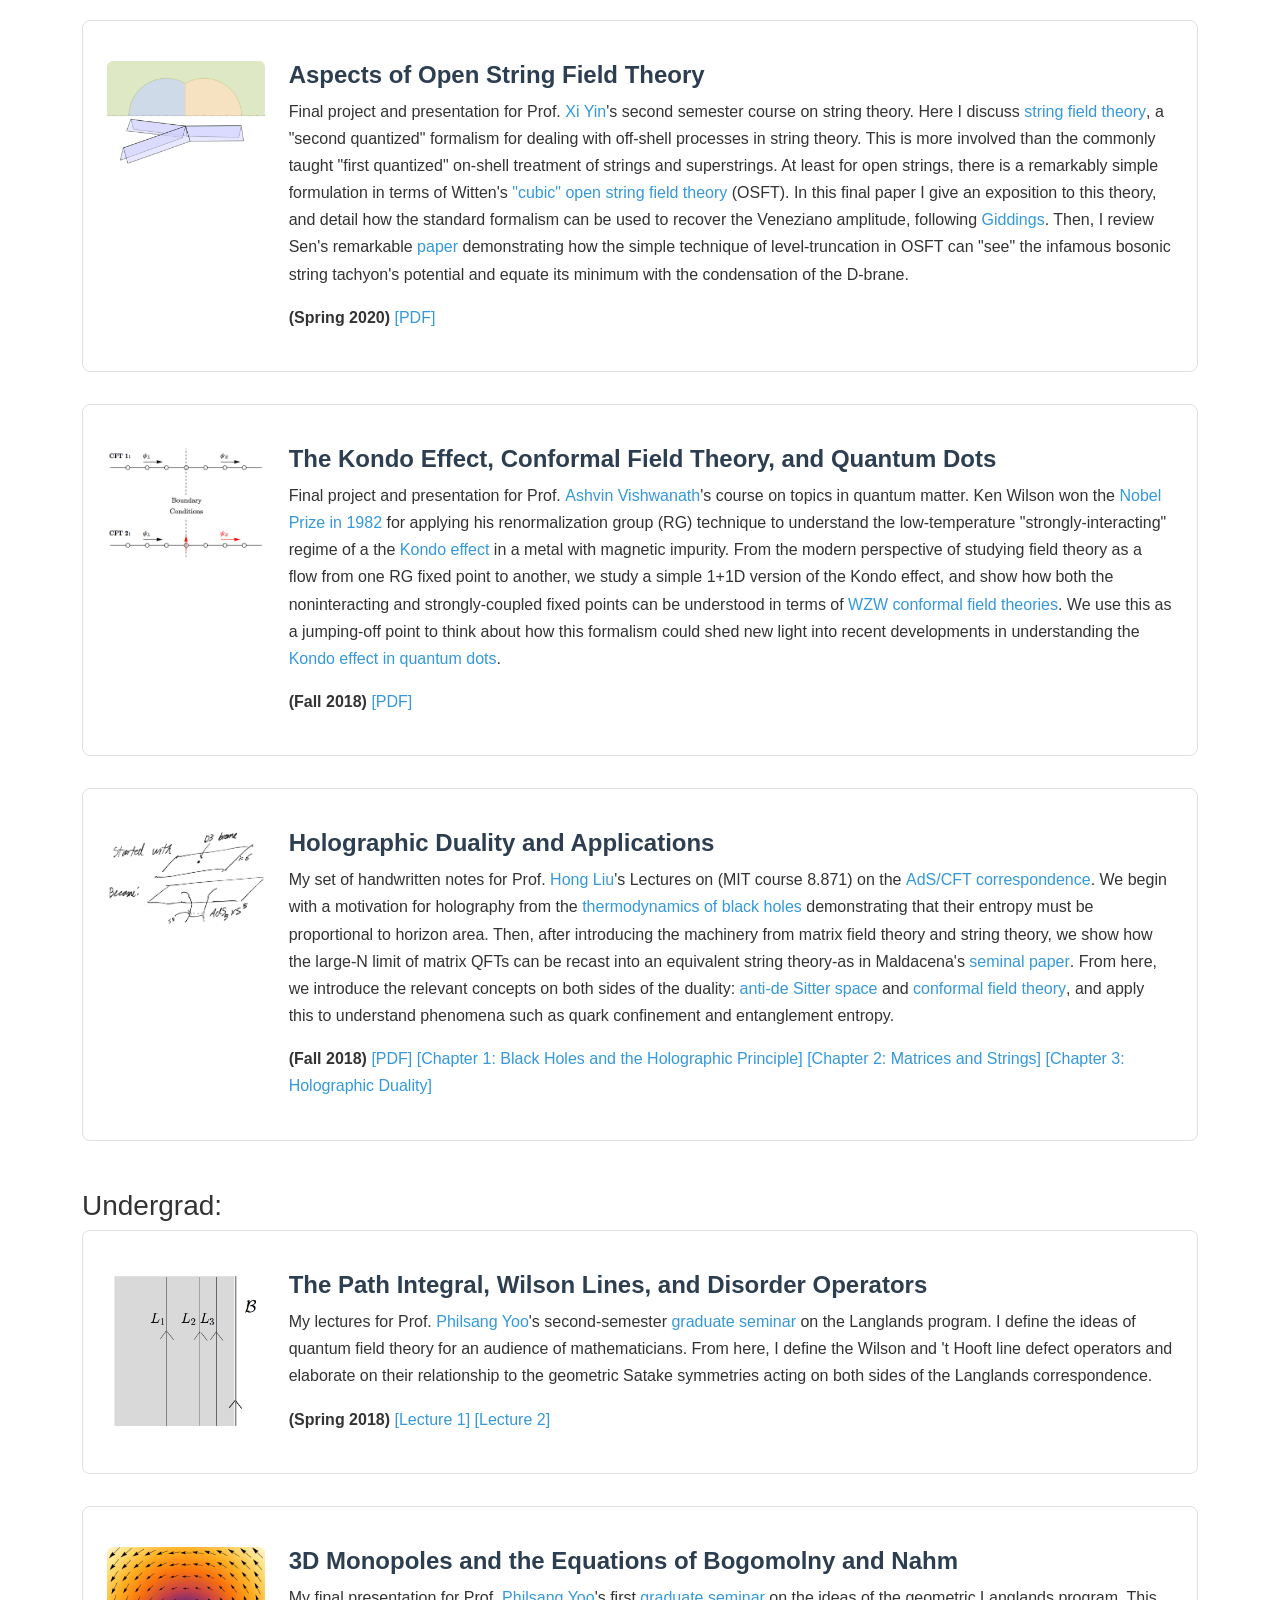
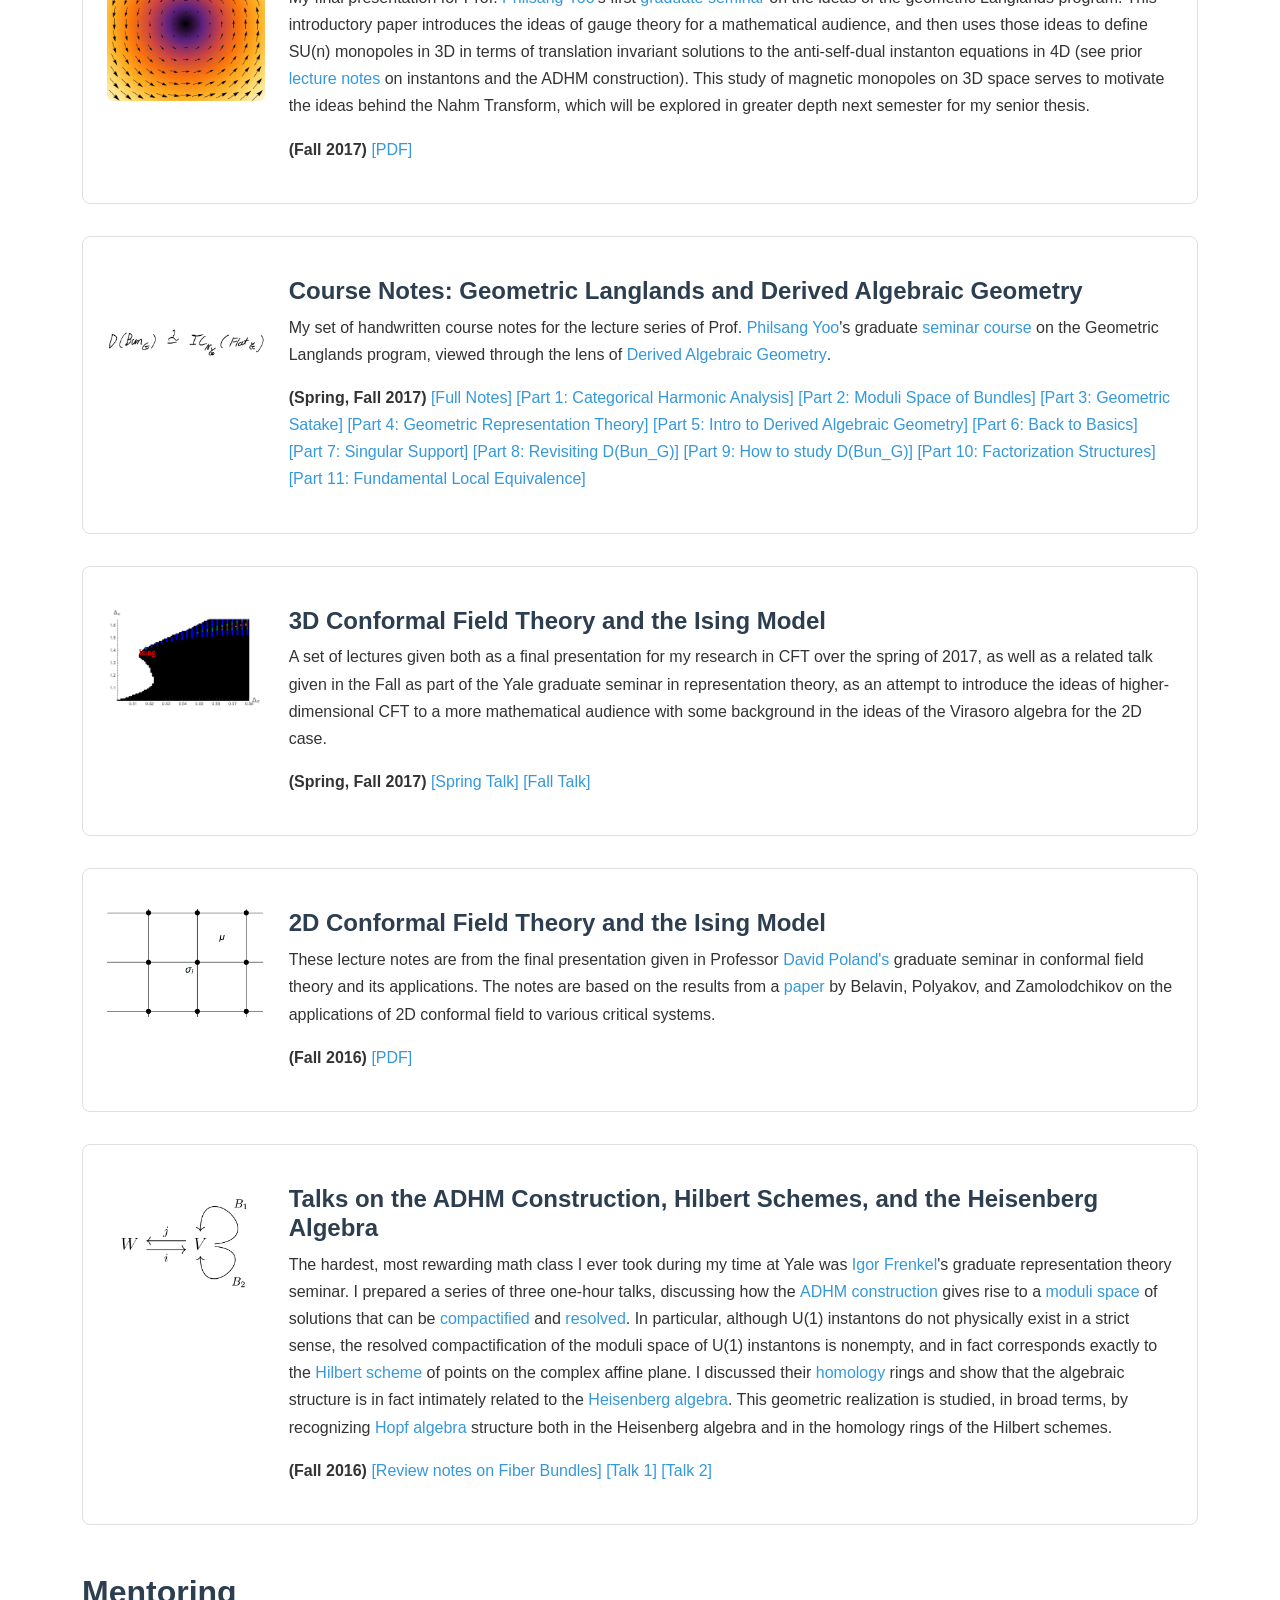
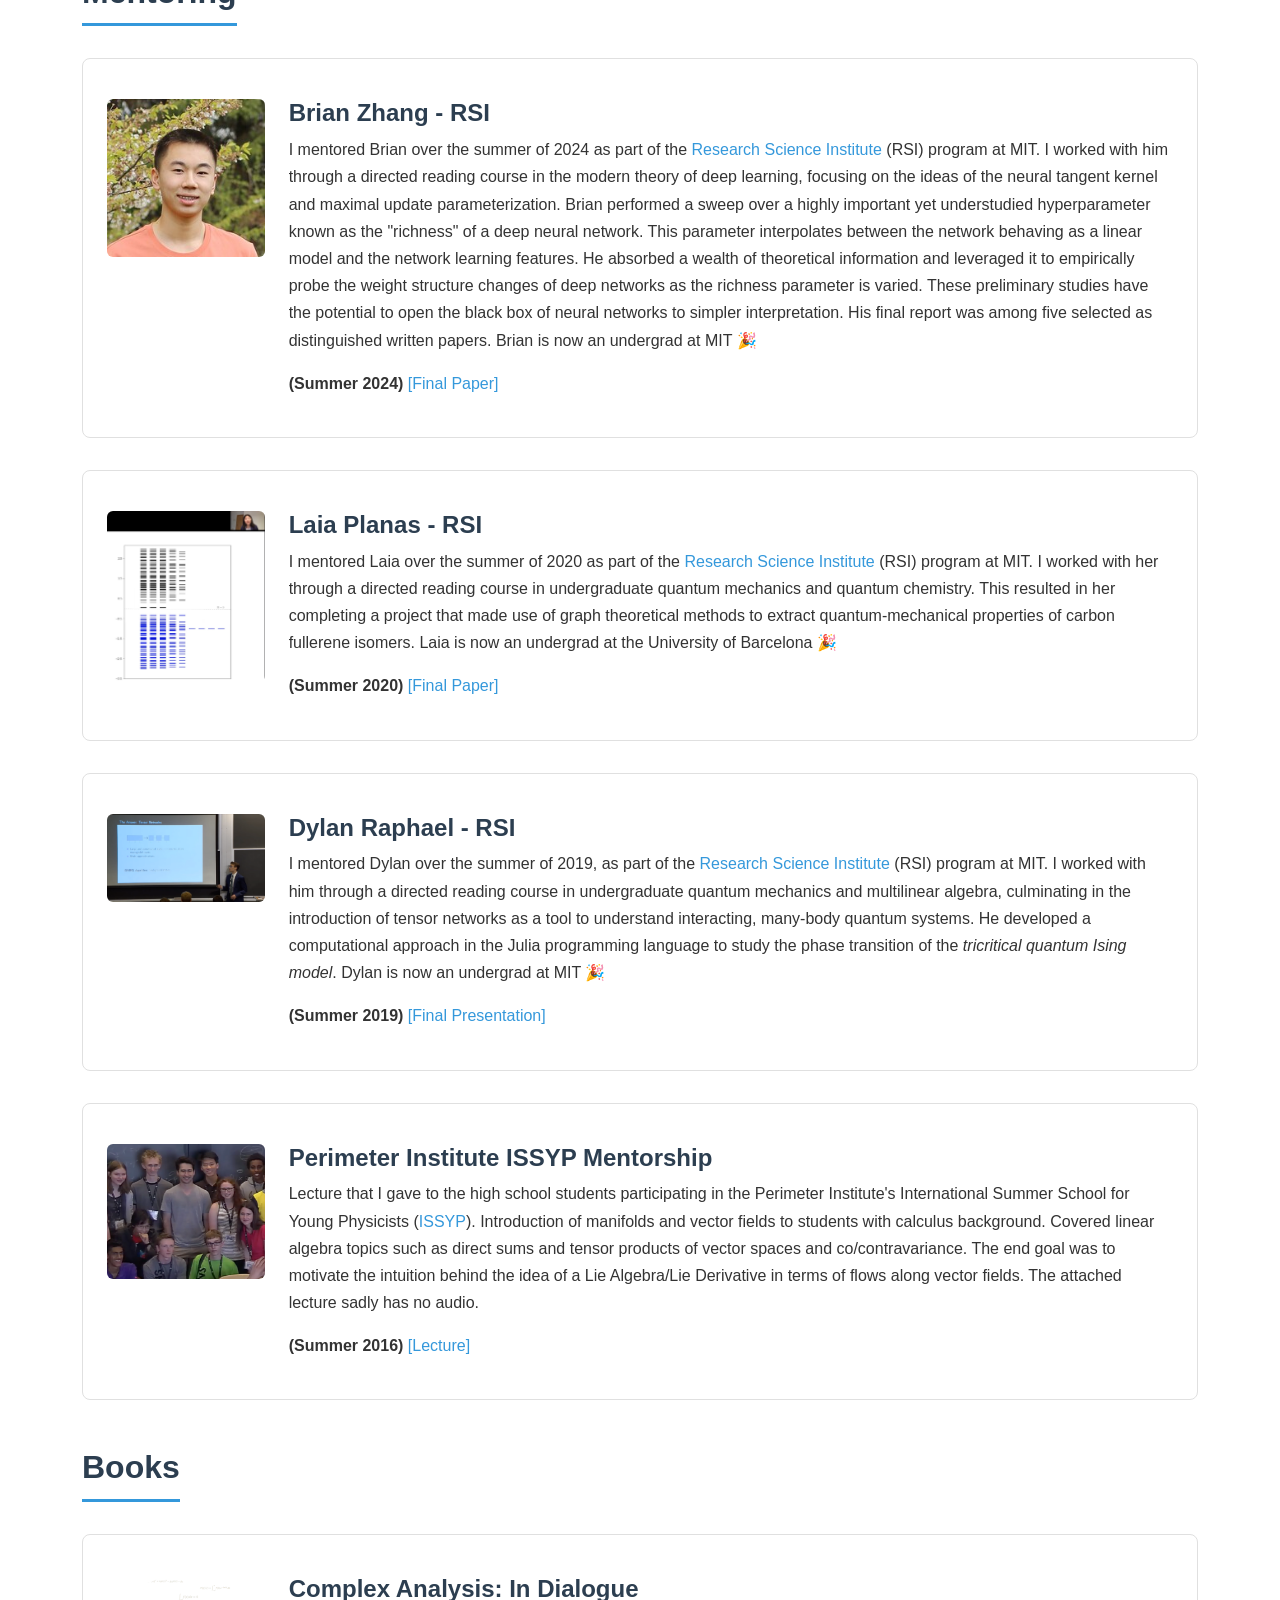
==== commit 683a7f6b: "Reorder About Me bullets: scaling laws lead, RMT thread links diffusion oral Co-Authored-By: Claude " ====
--- a/index.html
+++ b/index.html
@@ -244,7 +244,7 @@
 		</button>
 		<div class="collapse navbar-collapse" id="navbarNav">
 			<ul class="navbar-nav ms-auto">
-				<li class="nav-item"><a class="nav-link" href="Files/Resume 2024.pdf"><i class="fa-solid fa-file-lines"></i> Resume</a></li>
+				<li class="nav-item"><a class="nav-link" href="Files/Resume 2026.pdf"><i class="fa-solid fa-file-lines"></i> Resume</a></li>
 				<li class="nav-item"><a class="nav-link" href="#papers"><i class="fa-solid fa-file"></i> Papers</a></li>
 				<li class="nav-item"><a class="nav-link" href="#lectures"><i class="fa-solid fa-pencil"></i> Lectures</a></li>
 				<li class="nav-item"><a class="nav-link" href="#mentoring"><i class="fa-solid fa-user-graduate"></i> Mentoring</a></li>
@@ -283,13 +283,13 @@
 	<p> I completed my PhD in theoretical physics at Harvard, where I was very fortunate to be advised by <a href="https://kempnerinstitute.harvard.edu/people/our-people/cengiz-pehlevan/" target="_blank" rel="noopener noreferrer">Cengiz Pehlevan</a> under an <a href="https://ndseg.sysplus.com/NDSEG/Awardees/FY2019" target="_blank" rel="noopener noreferrer">NDSEG</a> (2019-2022) and <a href="https://www.hertzfoundation.org/people/alexander-atanasov/" target="_blank" rel="noopener noreferrer">Hertz Fellowship</a> (2019-2024). My research is on developing a <strong><em>science of deep learning</em></strong> to inform the design of AI systems that are safer, more reliable, and interpretable. I believe that <a href="https://arxiv.org/abs/2604.21691" target="_blank" rel="noopener noreferrer">there will be a scientific theory of deep learning</a>, and I pursue this by leveraging statistical physics, random matrix theory, and (most importantly!) extensive empirical studies on real models and datasets. My key research contributions are:
 	</p>
 	<ul>
+		<li>With <a href="https://blakebordelon.github.io/" target="_blank" rel="noopener noreferrer">Blake Bordelon</a> and Cengiz, we built the first <a href="https://arxiv.org/abs/2402.01092" target="_blank" rel="noopener noreferrer">dynamical model</a> of neural scaling laws, which predicted a relationship between the exponents for data, time, and model size. See this <a href="Files/Scaling_Laws_Note.pdf">note</a> for a short derivation of the key scaling laws predicted. We also proposed the <strong><a href="https://arxiv.org/abs/2409.17858" target="_blank" rel="noopener noreferrer">source hypothesis</a></strong>: feature learning only improves neural scaling laws when the task lies outside the Hilbert space of the network's tangent kernel.</li>
 		<li>My empirical work identified some of the earliest signs of the <a href="https://arxiv.org/abs/2305.18411" target="_blank" rel="noopener noreferrer">striking consistency</a> of μ-parameterization at practical scale, across both vision and language models: not only the loss, but the learned functions and representations match across model widths in μP.</li>
 		<li>The empirical work I'm most proud of is the <a href="https://arxiv.org/abs/2410.04642" target="_blank" rel="noopener noreferrer">thorough sweep</a> over the hyperparameter that controls feature learning, identifying many phases of deep network training.</li>
-		<li>My theoretical work with <a href="https://jzv.io/" target="_blank" rel="noopener noreferrer">Jacob Zavatone-Veth</a> and others leveraged free probability and random matrix theory to prove novel "master theorems" <a href="https://arxiv.org/abs/2405.00592" target="_blank" rel="noopener noreferrer">[1]</a> <a href="https://arxiv.org/abs/2408.04607" target="_blank" rel="noopener noreferrer">[2]</a> <a href="https://arxiv.org/abs/2502.05074" target="_blank" rel="noopener noreferrer">[3]</a> that characterize high-dimensional linear regression, which is <a href="https://arxiv.org/abs/2203.06176" target="_blank" rel="noopener noreferrer">highly representative</a> of how actual neural networks learn. An important application of these ideas is to the study of <a href="https://en.wikipedia.org/wiki/Neural_scaling_law" target="_blank" rel="noopener noreferrer">neural scaling laws</a>. <!-- If you want a single "theorem to rule them all", it's the two-point equivalence we derive here. --></li>
-		<li>With <a href="https://blakebordelon.github.io/" target="_blank" rel="noopener noreferrer">Blake Bordelon</a> and Cengiz, we built the first <a href="https://arxiv.org/abs/2402.01092" target="_blank" rel="noopener noreferrer">dynamical model</a> of neural scaling laws, which predicted a relationship between the exponents for data, time, and model size. See this <a href="Files/Scaling_Laws_Note.pdf">note</a> for a short derivation of the key scaling laws predicted. We also proposed the <strong><a href="https://arxiv.org/abs/2409.17858" target="_blank" rel="noopener noreferrer">source hypothesis</a></strong>: feature learning only improves neural scaling laws when the task lies outside the Hilbert space of the network's tangent kernel.</li>  
+		<li>My work with <a href="https://jzv.io/" target="_blank" rel="noopener noreferrer">Jacob Zavatone-Veth</a> and others leveraged free probability and random matrix theory to prove novel "master theorems" <a href="https://arxiv.org/abs/2405.00592" target="_blank" rel="noopener noreferrer">[1]</a> <a href="https://arxiv.org/abs/2408.04607" target="_blank" rel="noopener noreferrer">[2]</a> <a href="https://arxiv.org/abs/2502.05074" target="_blank" rel="noopener noreferrer">[3]</a> that characterize high-dimensional linear regression, which is <a href="https://arxiv.org/abs/2203.06176" target="_blank" rel="noopener noreferrer">highly representative</a> of how actual neural networks learn. An important application of these ideas is to the study of <a href="https://en.wikipedia.org/wiki/Neural_scaling_law" target="_blank" rel="noopener noreferrer">neural scaling laws</a>. The two-point equivalence of <a href="https://arxiv.org/abs/2502.05074" target="_blank" rel="noopener noreferrer">[3]</a> recovers and extends the predictions of our dynamical model above. It has recently been successfully applied to <a href="https://icml.cc/virtual/2026/oral/71191" target="_blank" rel="noopener noreferrer">understanding diffusion models</a>.</li>
 
 		<li>With Blake and Cengiz, we identified the <strong><a href="https://arxiv.org/abs/2111.00034" target="_blank" rel="noopener noreferrer">silent alignment</a></strong> effect, in which neural networks learn representations without their loss dropping. This is in certain ways a dual to <a href="https://en.wikipedia.org/wiki/Grokking_(machine_learning)" target="_blank" rel="noopener noreferrer">grokking</a>. </li>
-		
+
 	</ul>
 	<p>
 		Prior to this, I had the pleasure of collaborating with <a href="https://www.physics.harvard.edu/people/facpages/strominger" target="_blank" rel="noopener noreferrer">Andy Strominger</a> and colleagues on topics adjacent to string theory and quantum field theory. During graduate school I also consulted as a machine learning scientist for two biotech firms (<a href="https://protein-evolution.com/" target="_blank" rel="noopener noreferrer">Protein Evolution</a> and <a href="https://www.quantum-si.com/" target="_blank" rel="noopener noreferrer">Quantum Si</a>), and worked in quantitative research at <a href="https://www.janestreet.com/quantitative-research/" target="_blank" rel="noopener noreferrer">Jane Street</a>.
@@ -306,7 +306,7 @@
 	
 
 			<div class="text-center mt-4">
-				<a href="Files/Resume 2024.pdf" class="me-3">Résumé</a>
+				<a href="Files/Resume 2026.pdf" class="me-3">Résumé</a>
 				<a href="https://scholar.google.com/citations?user=abMQRYIAAAAJ&hl=en" class="me-3">Google Scholar</a>
 				<a href="https://github.com/ABAtanasov" class="me-3">GitHub</a>
 				<a href="https://www.linkedin.com/in/alexatanasov/" class="me-3">LinkedIn</a>
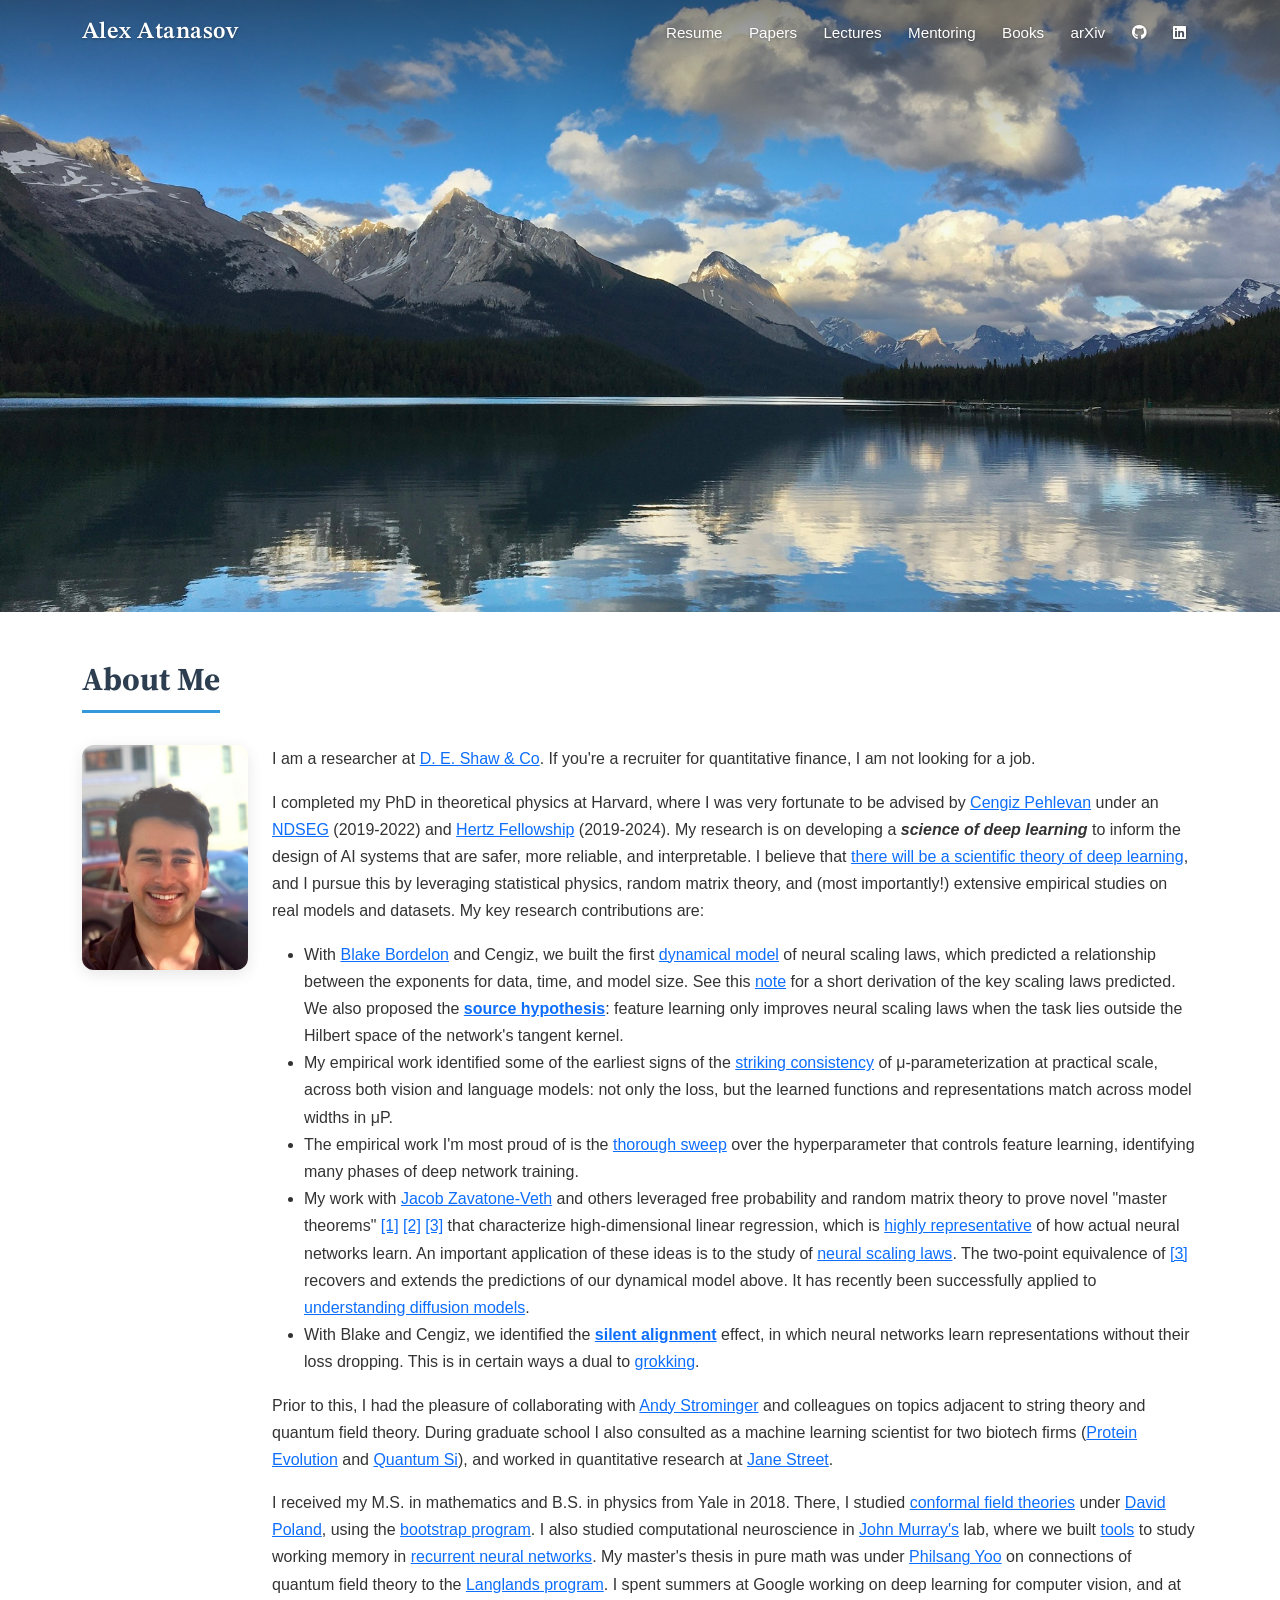
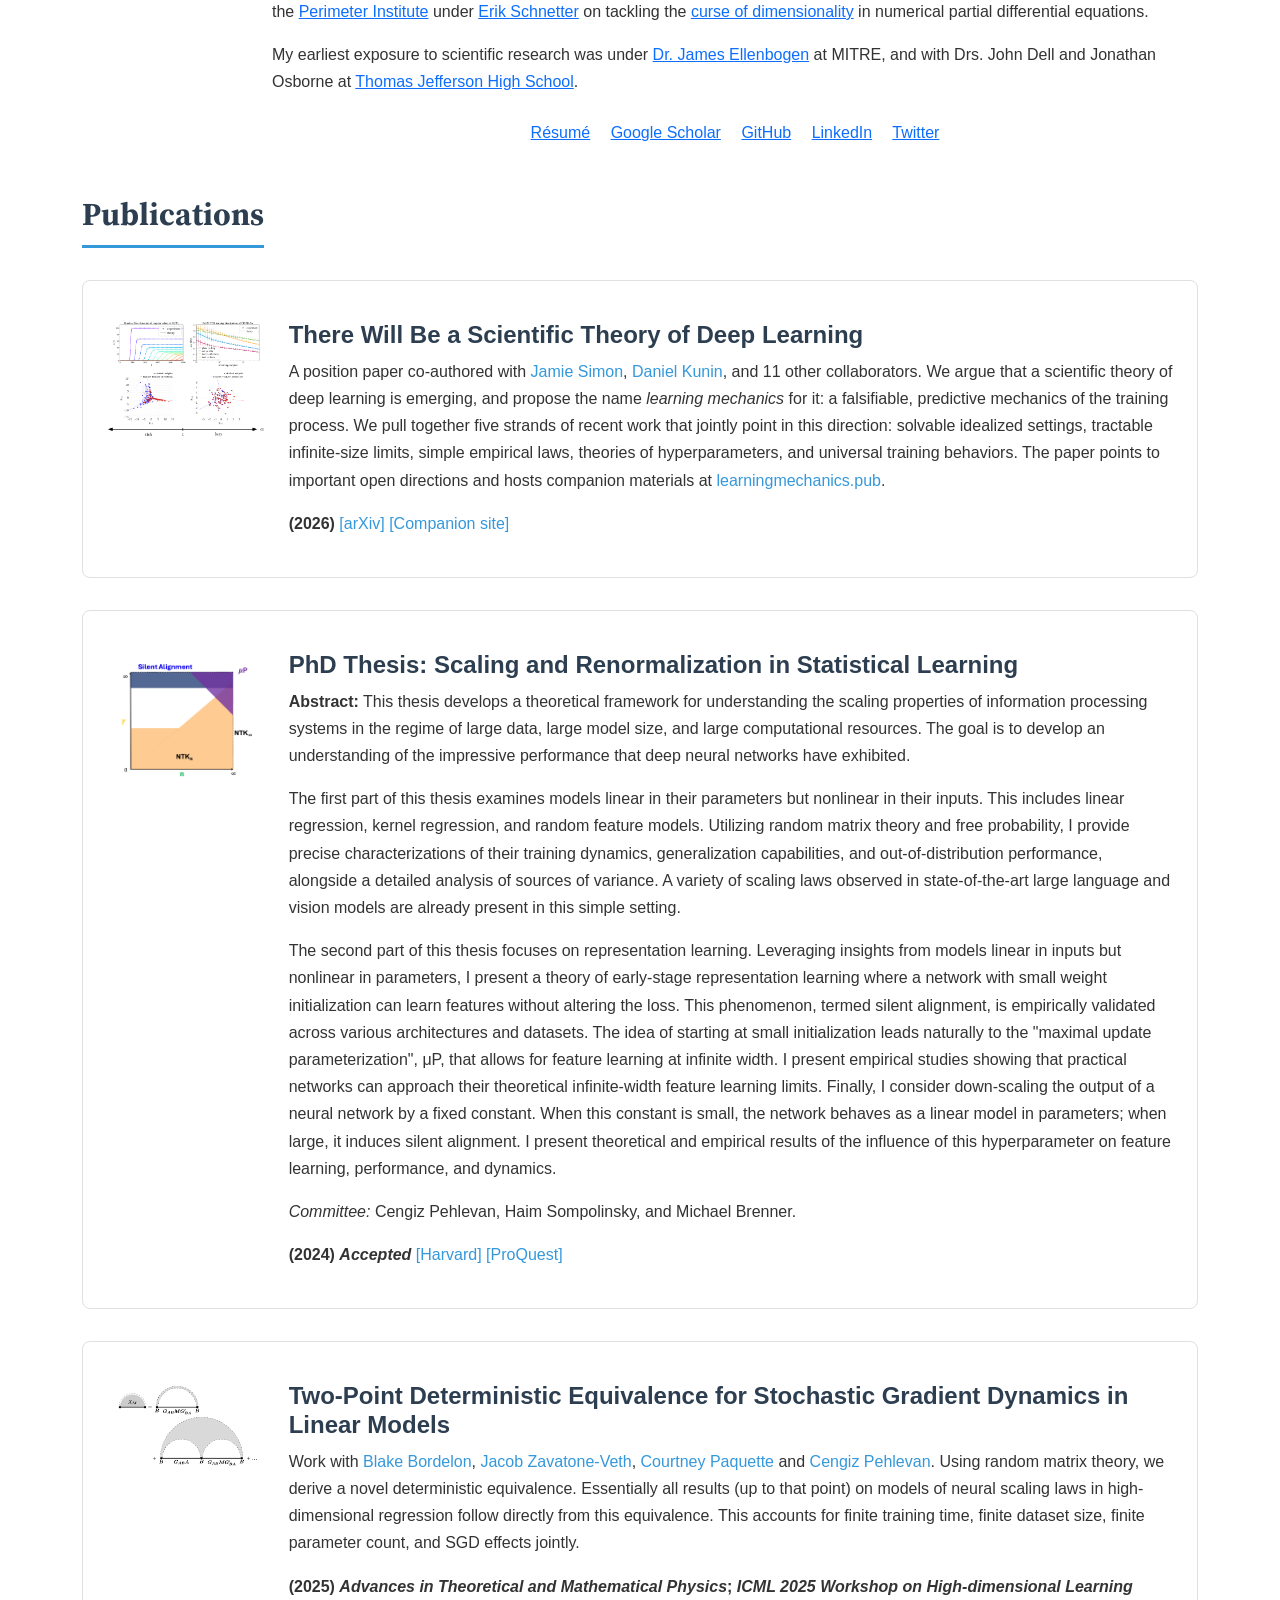
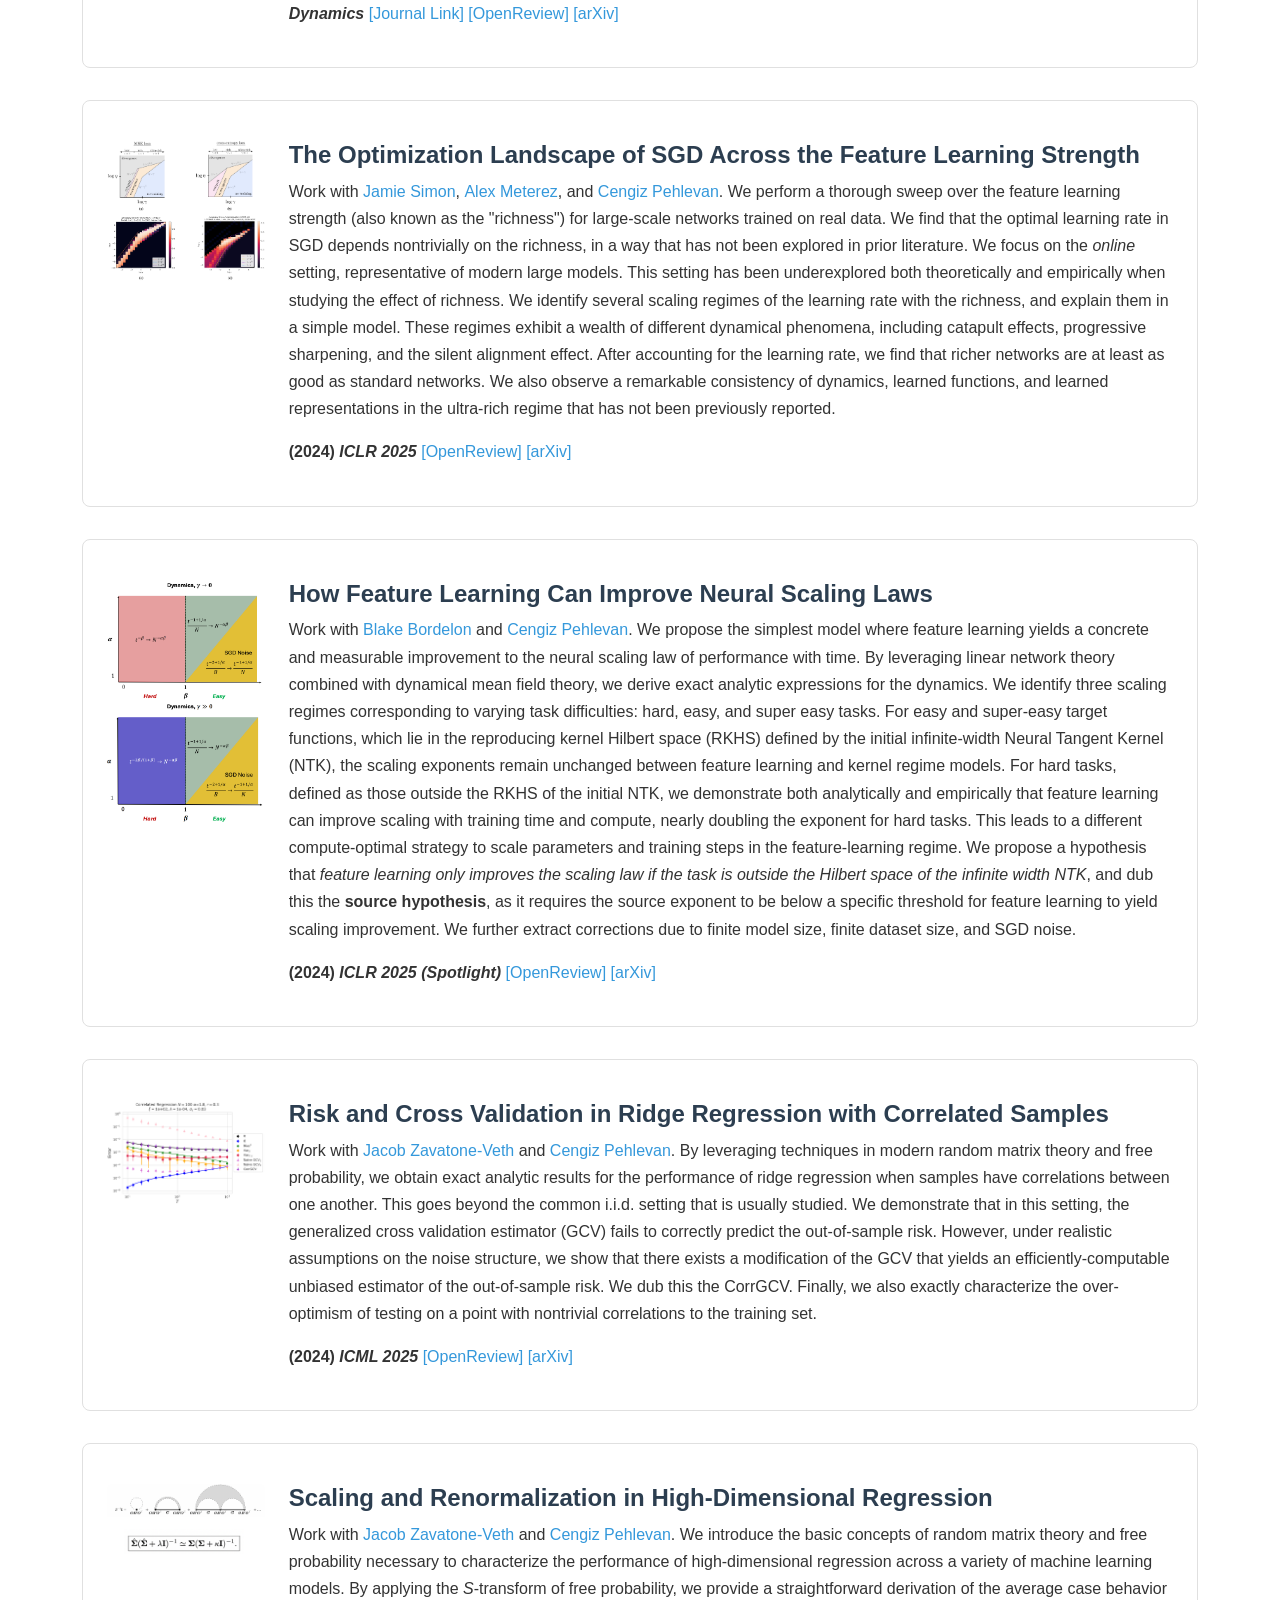
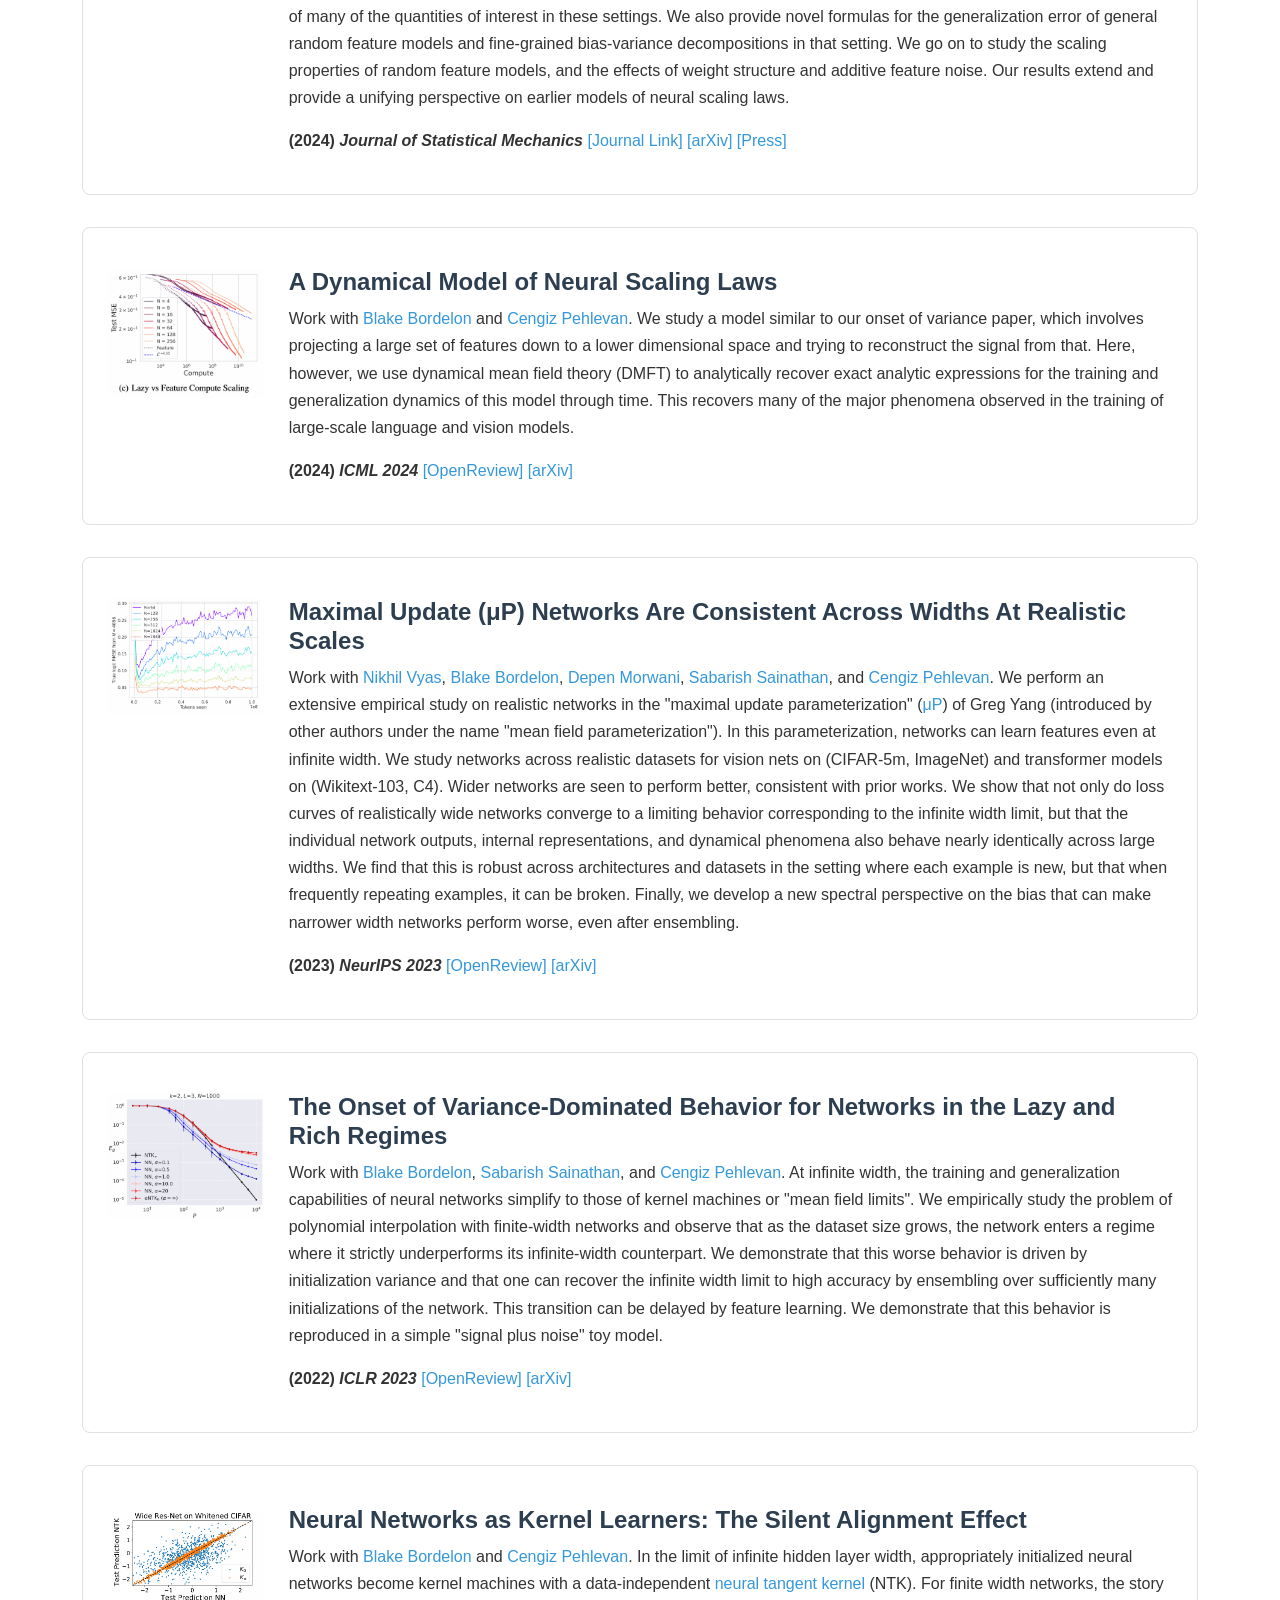
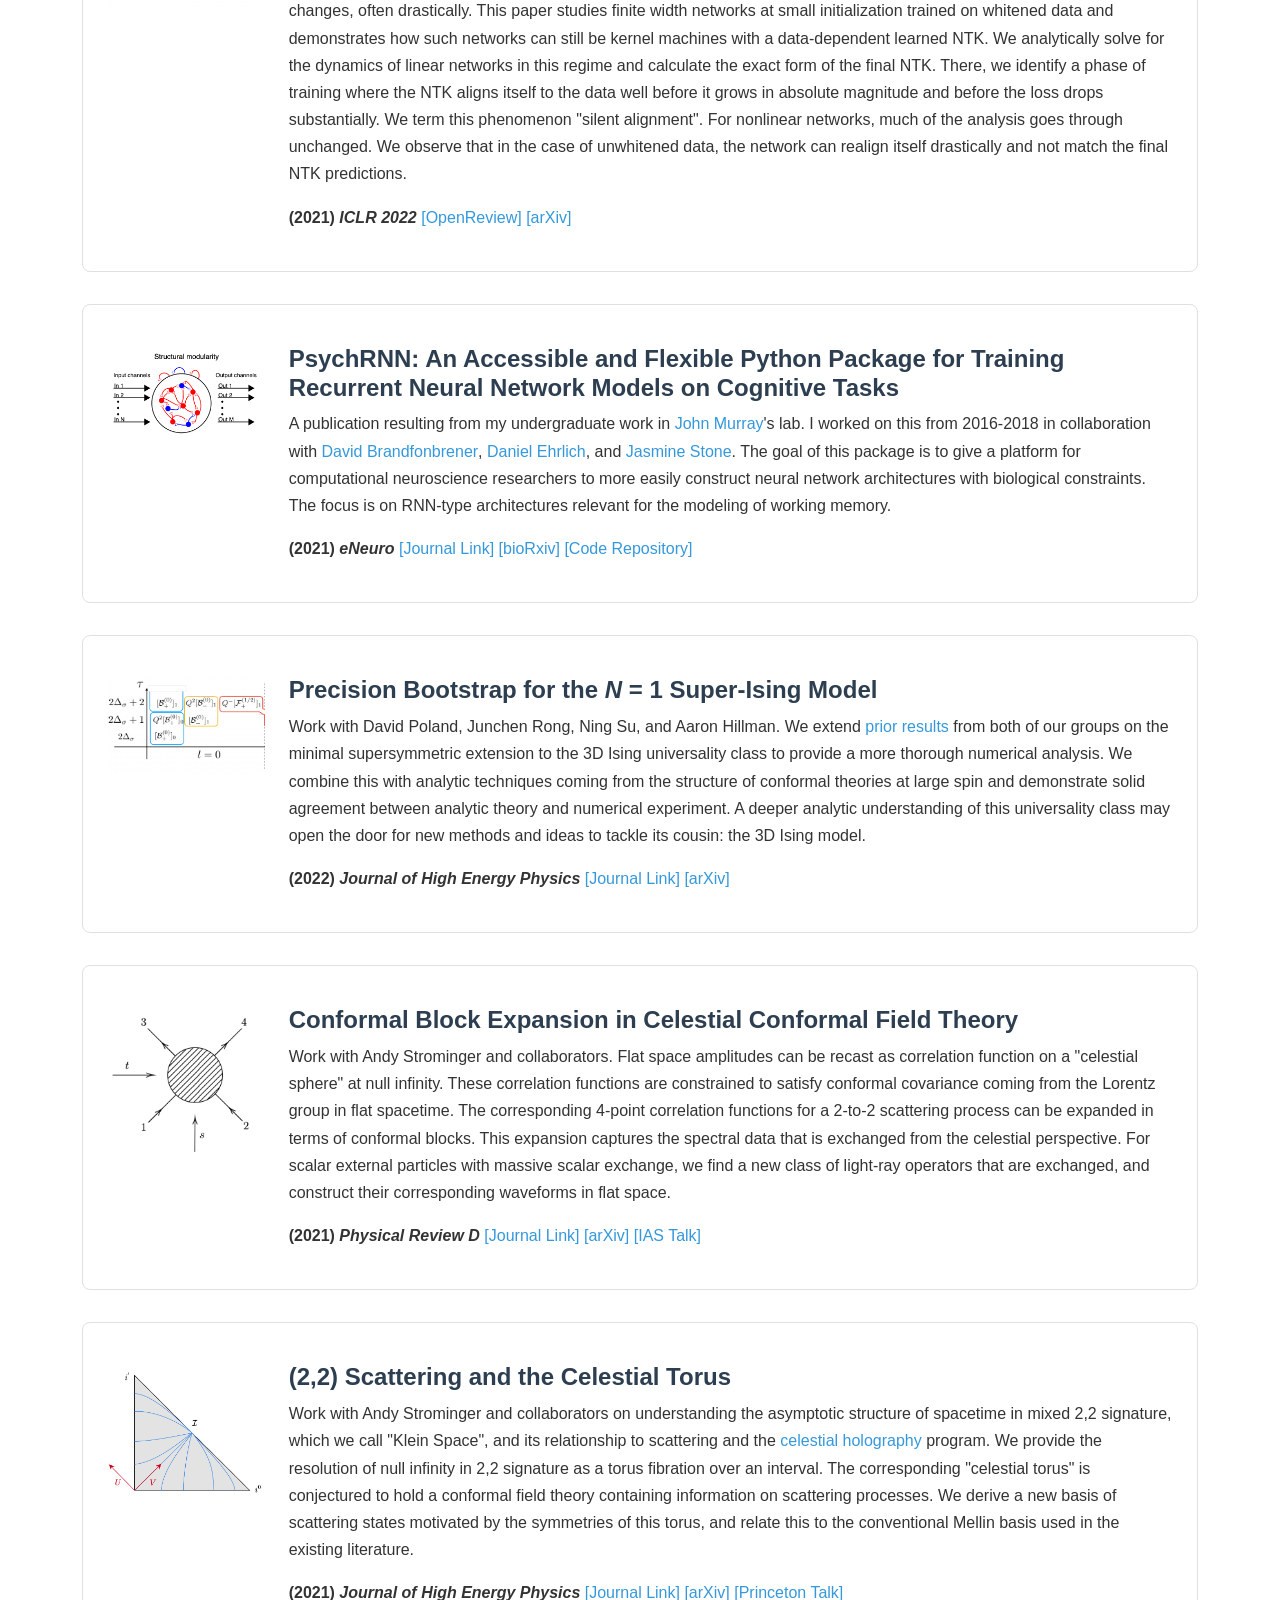
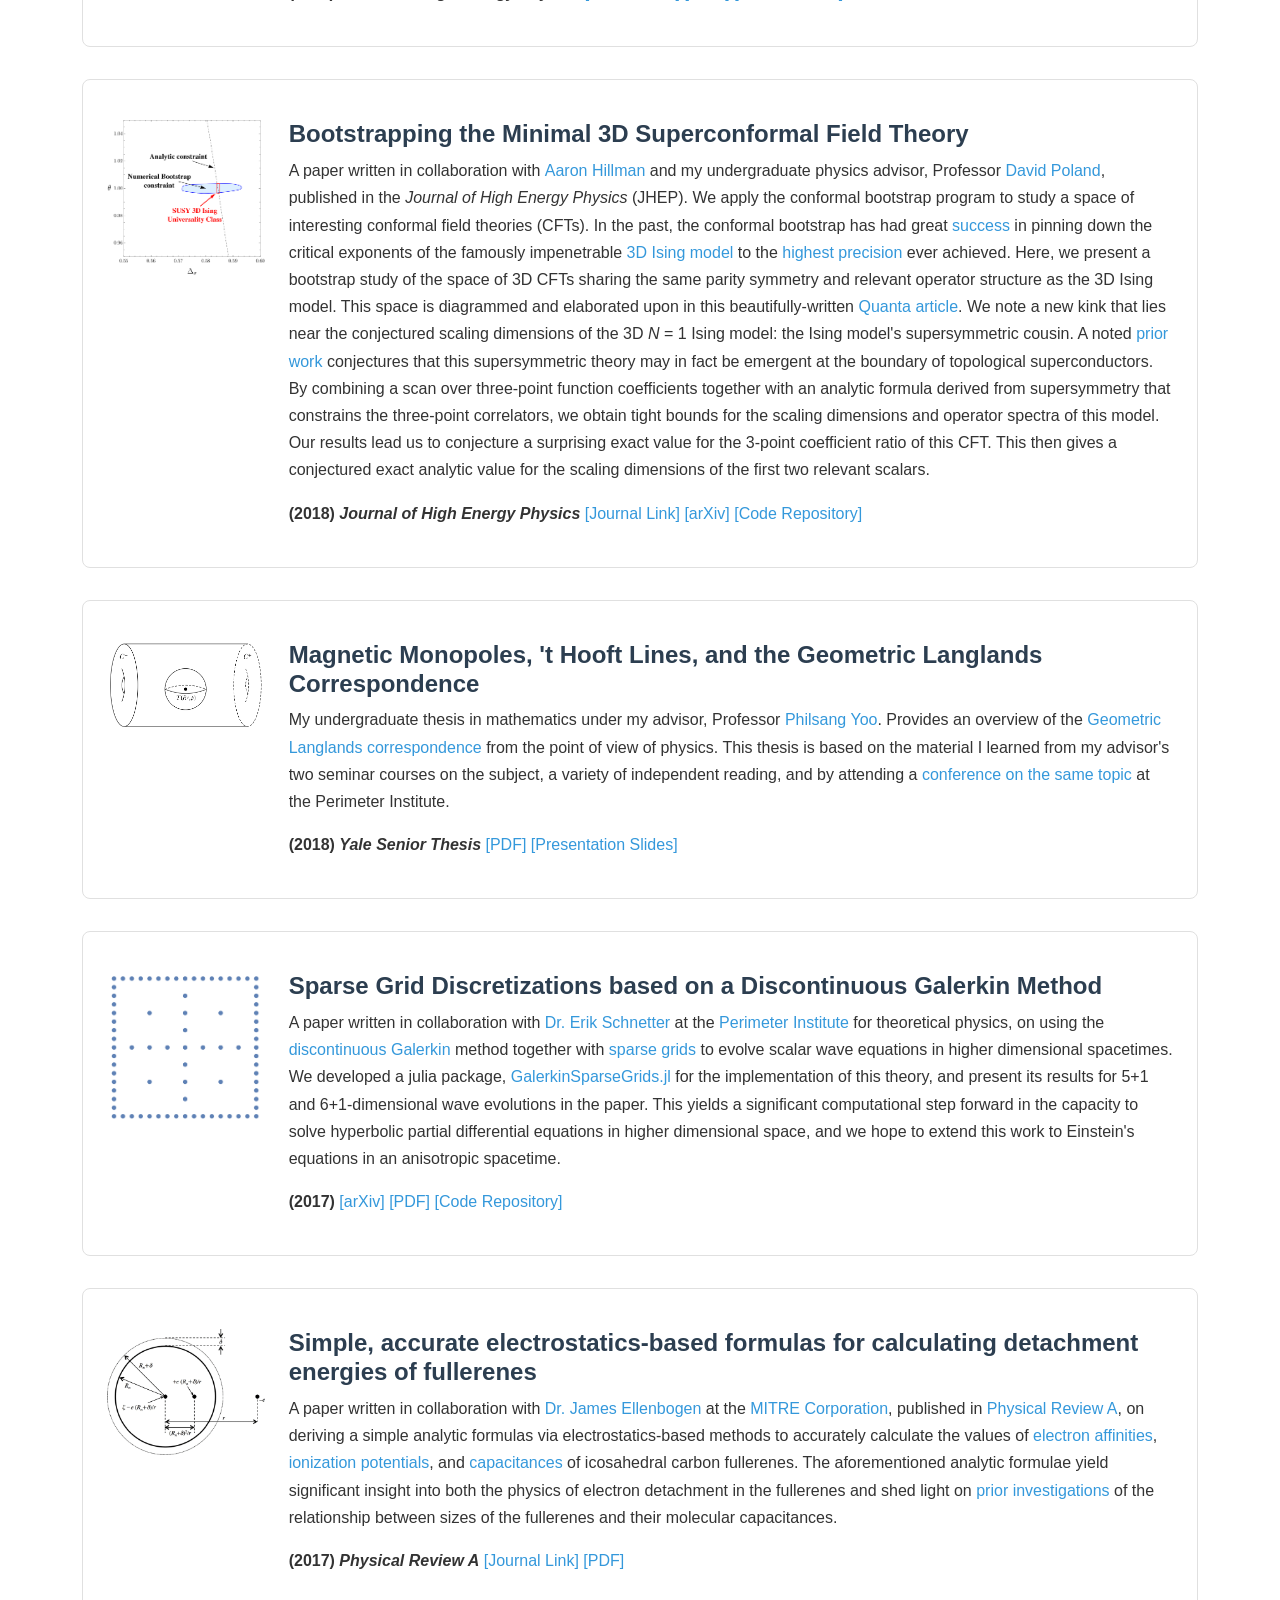
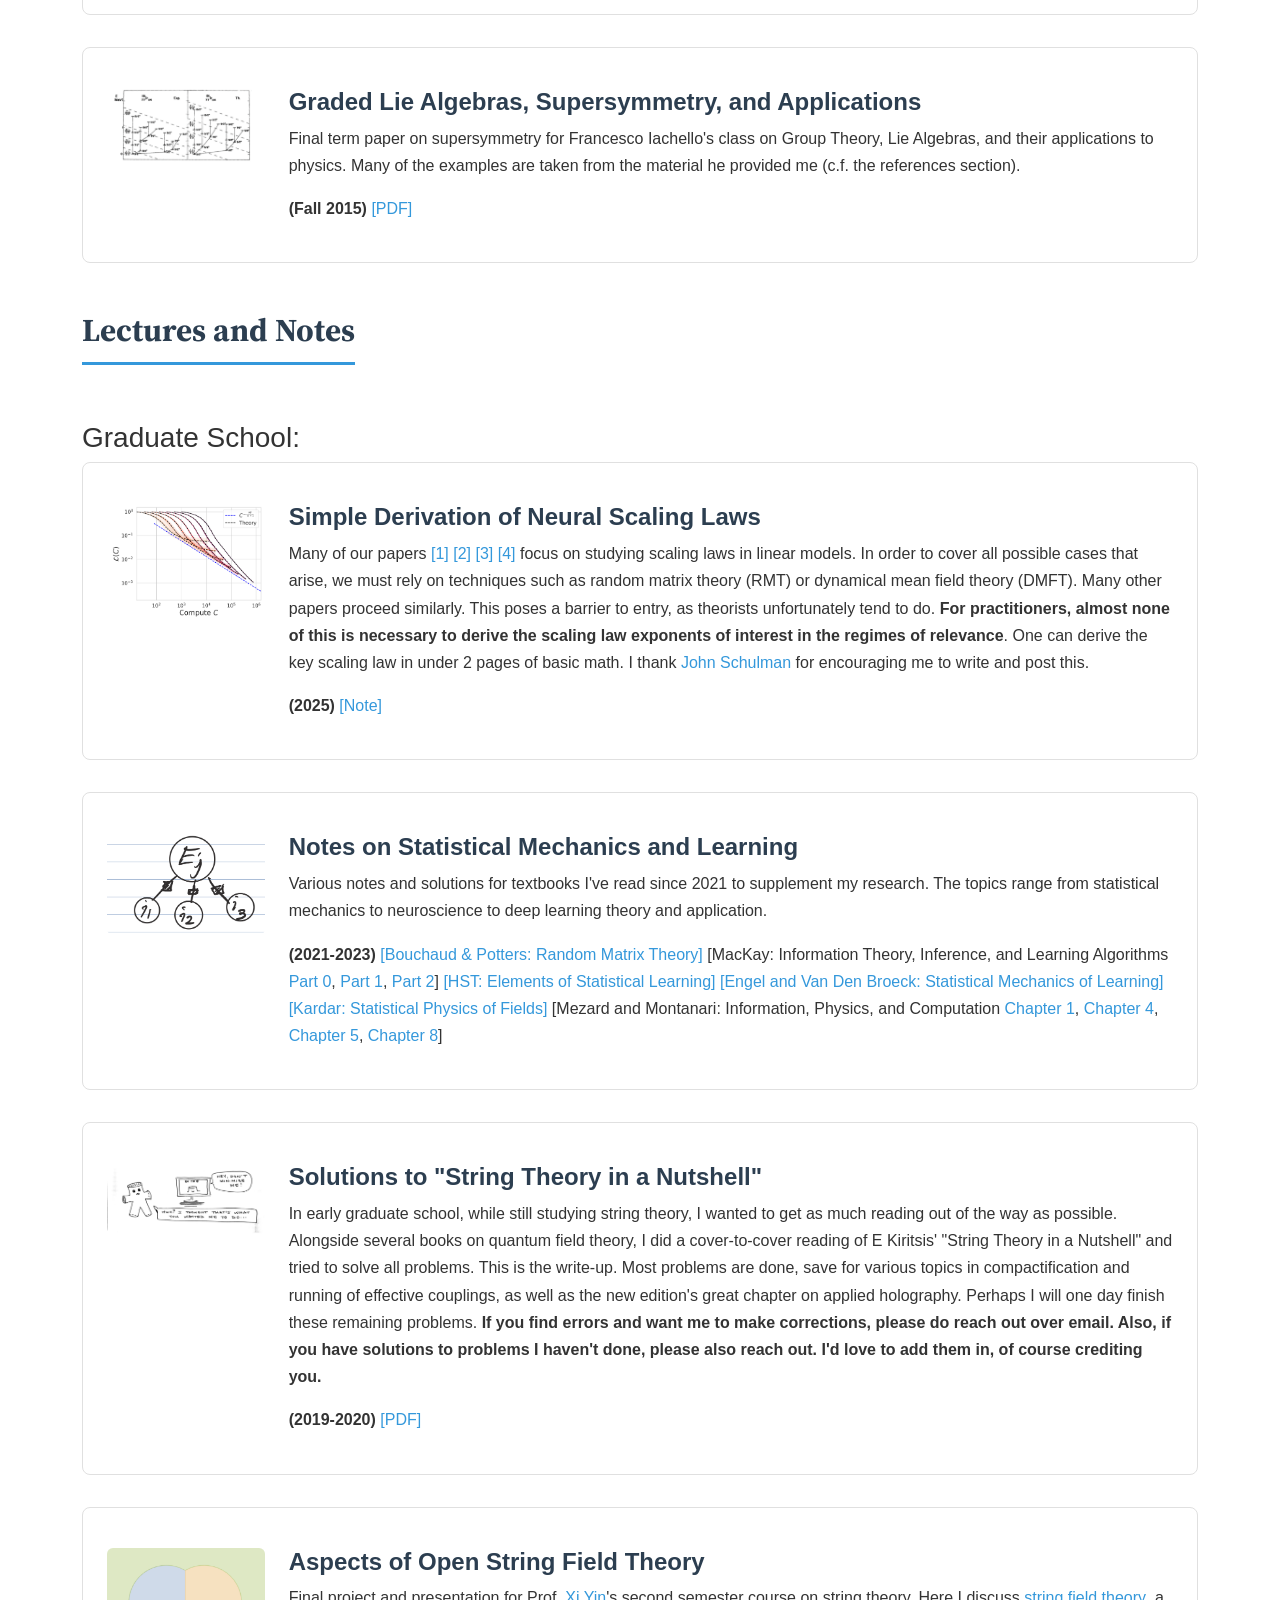
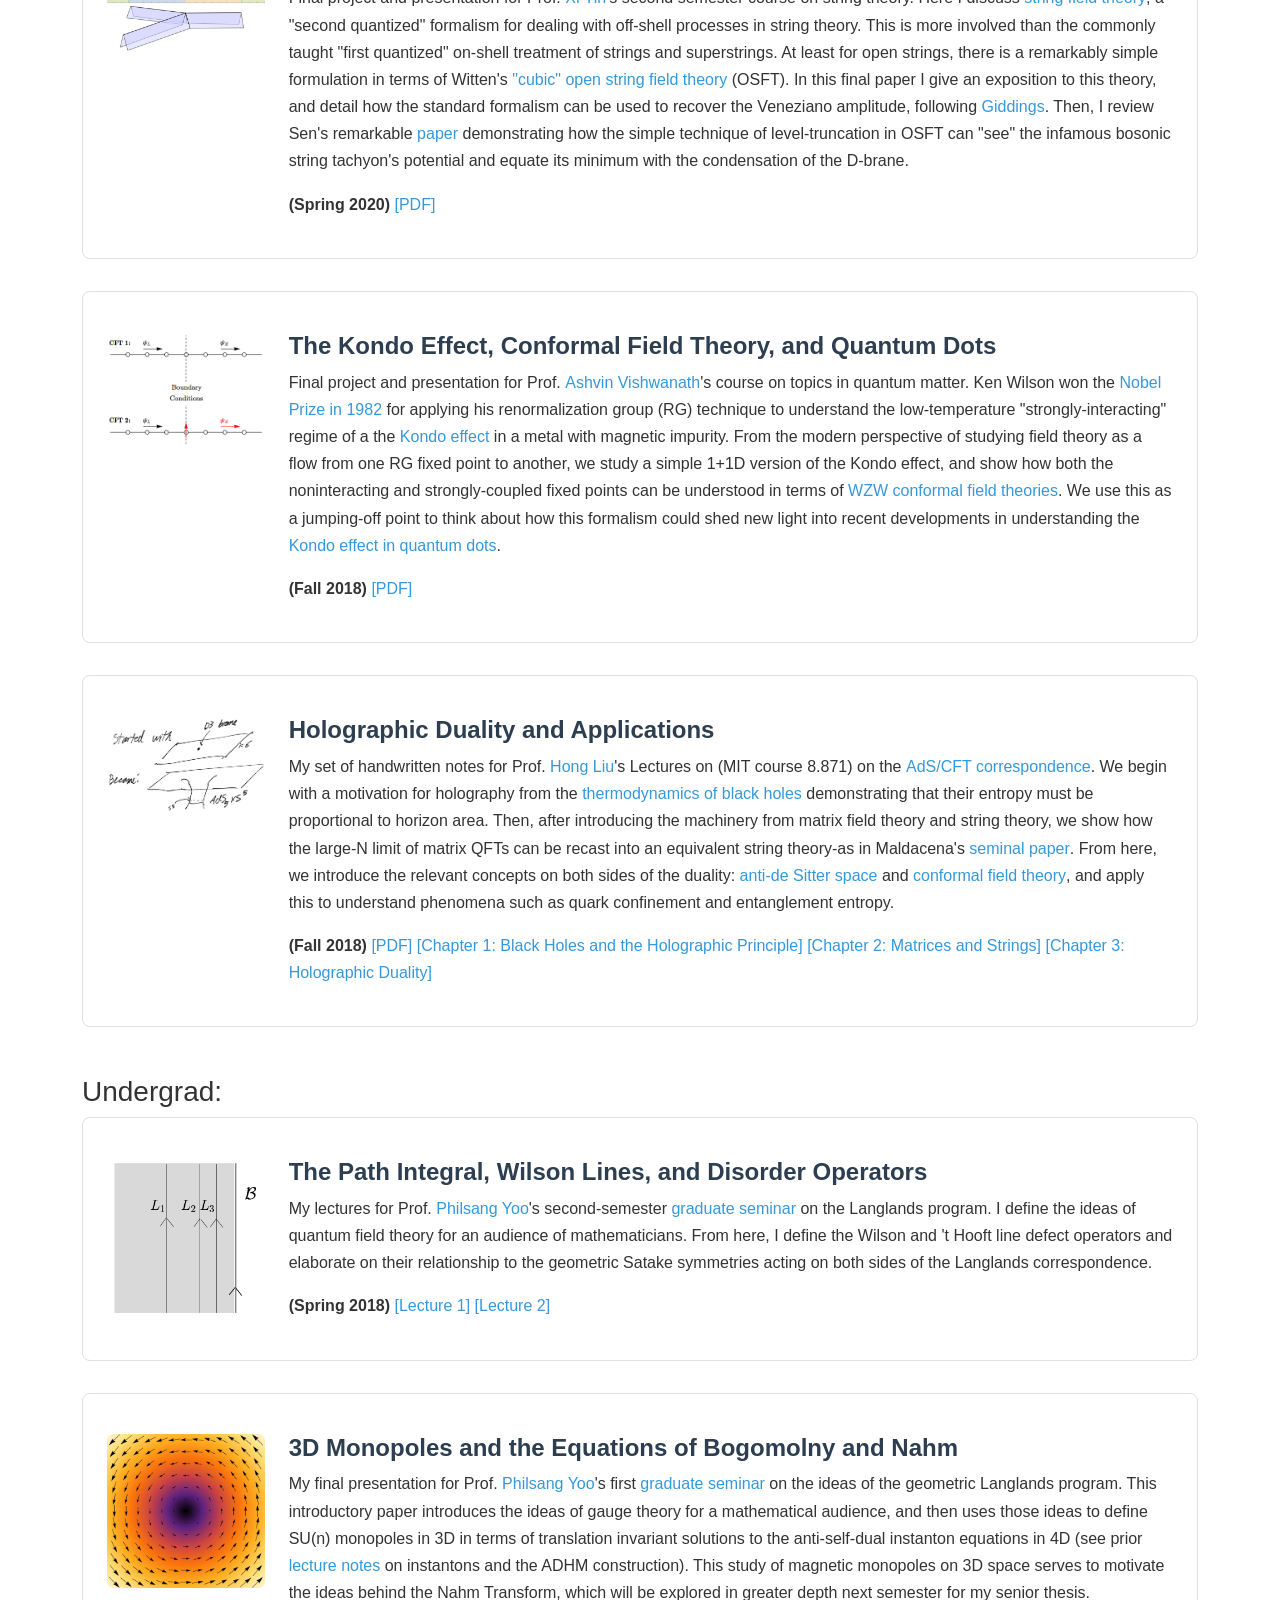
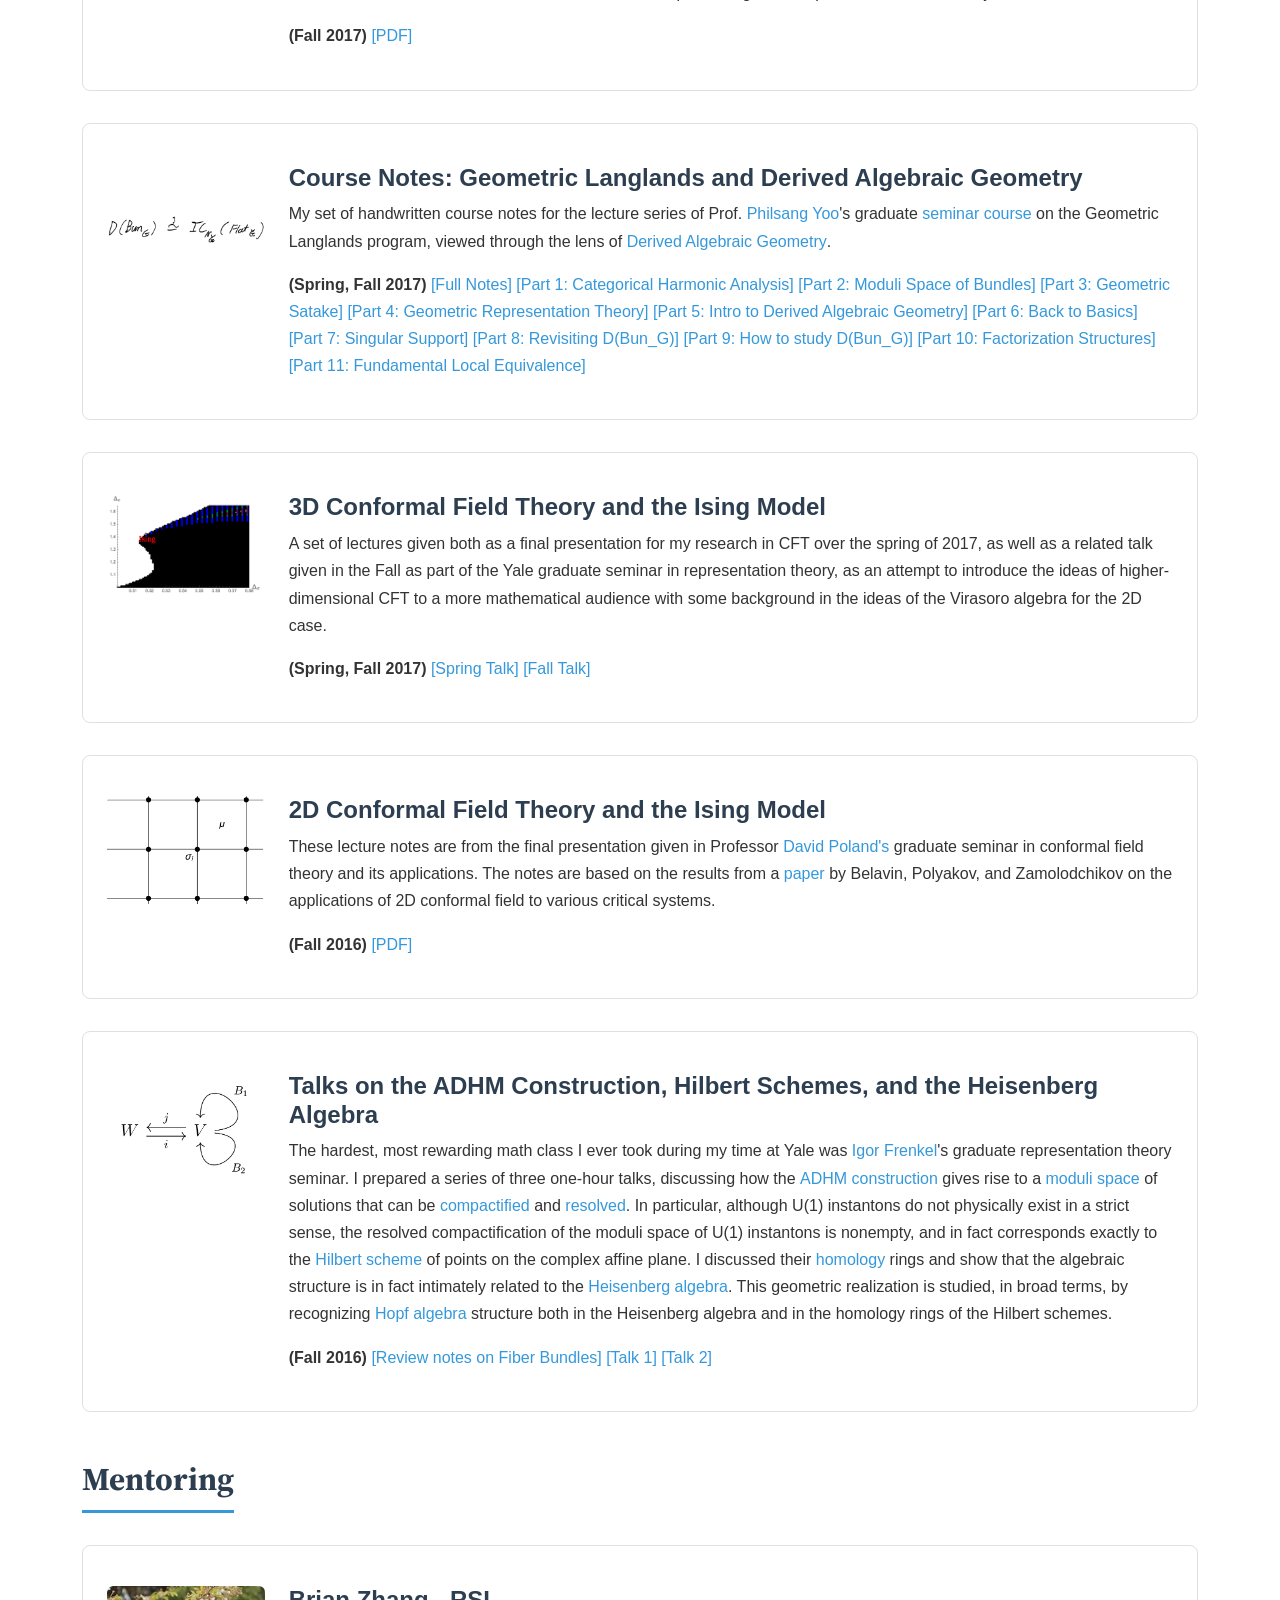
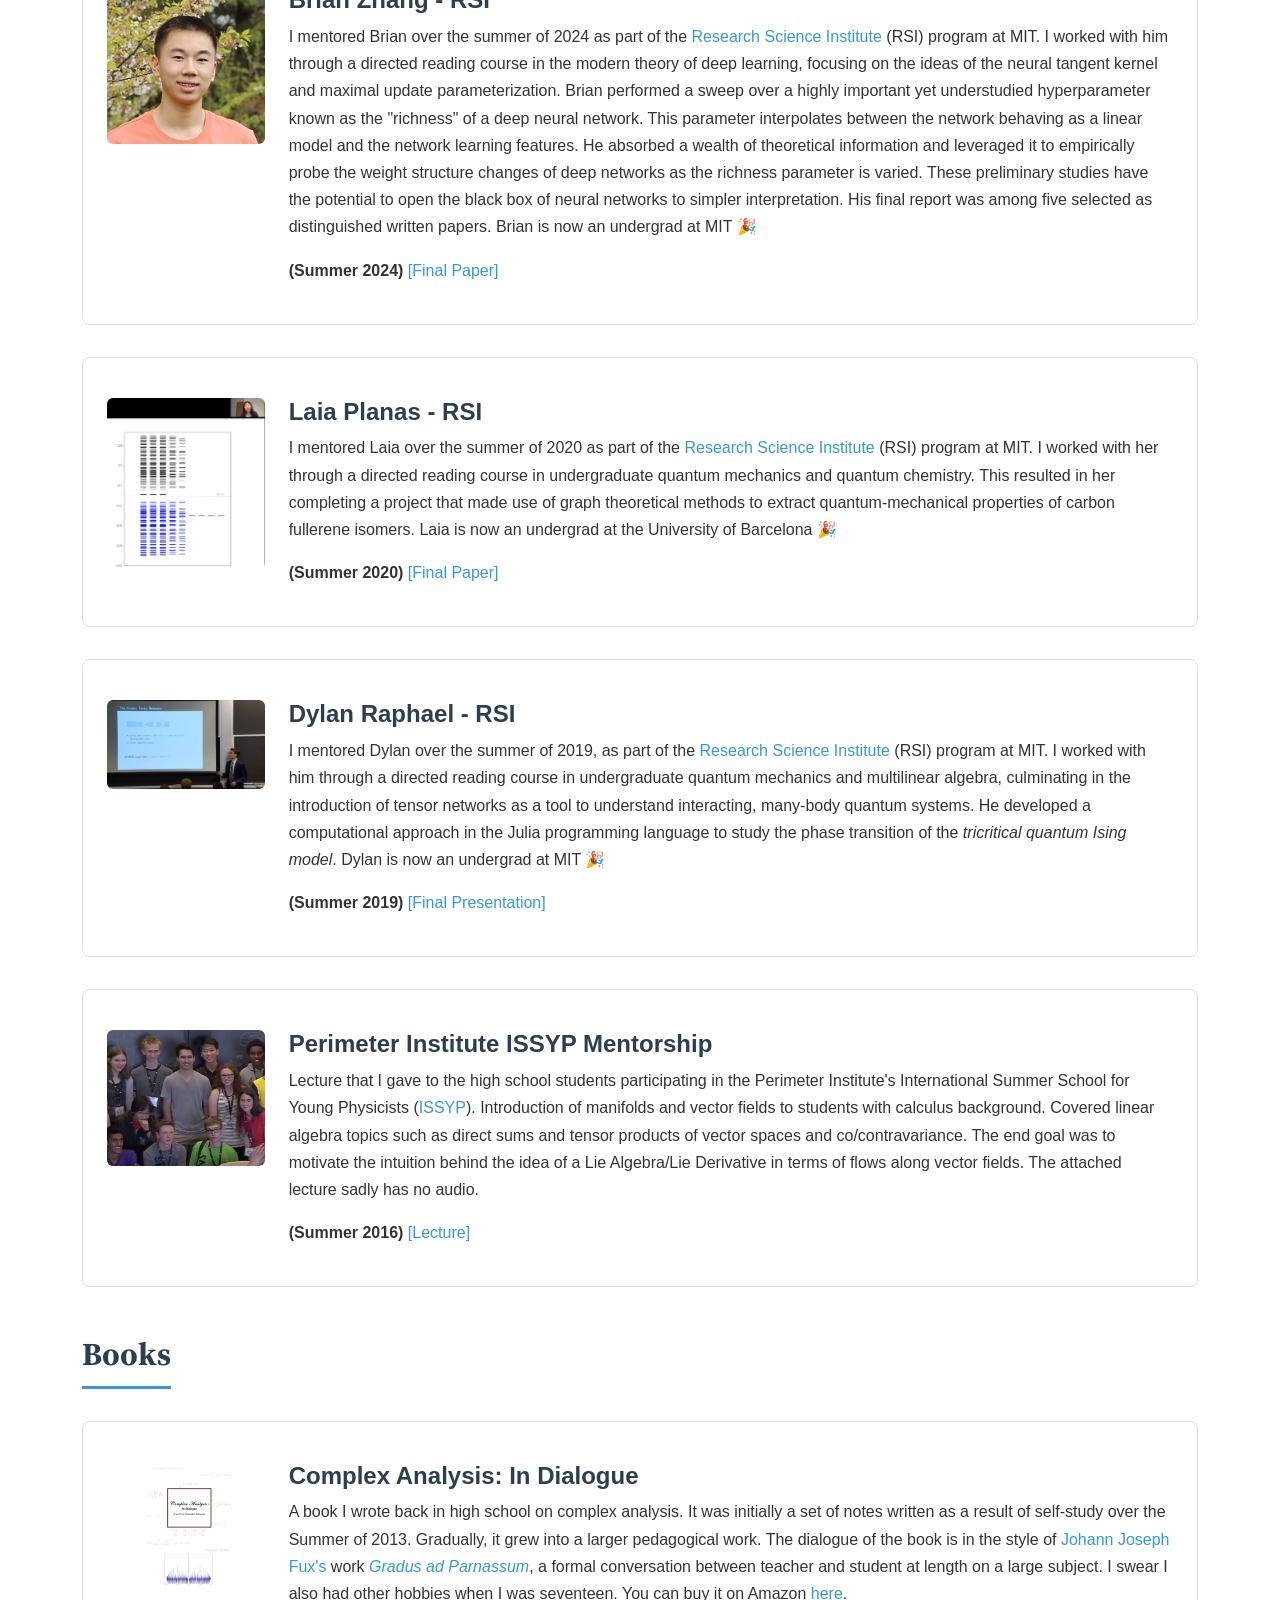
==== commit bdd7ab0d: "Header redesign: bare hero, scroll-aware navbar, STIX/serif type system - Hero is now a bare landsca" ====
--- a/index.html
+++ b/index.html
@@ -53,7 +53,7 @@
 		<!-- Font Awesome 6 -->
 		<link rel="stylesheet" href="https://cdnjs.cloudflare.com/ajax/libs/font-awesome/6.4.0/css/all.min.css">
 		<!-- Google Fonts -->
-		<link href="https://fonts.googleapis.com/css2?family=Inter:wght@300;400;500;600;700&family=Playfair+Display:wght@400;500;600;700&display=swap" rel="stylesheet">
+		<link href="https://fonts.googleapis.com/css2?family=Source+Serif+4:wght@600;700&family=STIX+Two+Text:wght@500;600&display=swap" rel="stylesheet">
 		<style type="text/css">
 		:root {
 			--primary-color: #2c3e50;
@@ -87,35 +87,26 @@
 
 		.hero-section {
 		    position: relative;
-		    background: url("Files/LandScape.JPG");
+		    background: linear-gradient(to bottom, rgba(0,0,0,0.45), rgba(0,0,0,0) 30%), url("Files/LandScape.JPG");
 		    background-size: cover;
 		    background-position: center;
-		    color: #fff;
-		    padding: 350px 0 300px;
+		    height: 68vh;
+		    min-height: 420px;
 		    margin-bottom: 0;
 		}
 
-		.hero-section h1 {
-			font-family: Optima, 'Segoe UI', sans-serif;
-			font-weight: 400;
-			font-size: 3.5rem;
-			margin-bottom: 0.5rem;
-			color: #dd0000;
-			text-shadow: 2px 2px 4px rgba(0,0,0,0.3);
-		}
-
-		.hero-section .lead {
-			font-size: 1.3rem;
-			font-weight: 300;
-			opacity: 0.95;
-		}
-
 		.navbar {
-			background: var(--navbar-bg) !important;
-			backdrop-filter: blur(10px);
-			box-shadow: 0 2px 10px rgba(0,0,0,0.15);
-			padding: 0.56rem 0;
-			transition: background-color 0.3s ease;
+			background: transparent !important;
+			border-bottom: 1px solid transparent;
+			padding: 0.5rem 0;
+			transition: background-color 0.25s ease, border-color 0.25s ease, backdrop-filter 0.25s ease;
+		}
+
+		.navbar.scrolled {
+			background: rgba(16, 20, 24, 0.72) !important;
+			backdrop-filter: blur(16px) saturate(160%);
+			-webkit-backdrop-filter: blur(16px) saturate(160%);
+			border-bottom: 1px solid rgba(255, 255, 255, 0.08);
 		}
 
 		.navbar-brand, .nav-link {
@@ -124,6 +115,39 @@
 			transition: color 0.3s ease;
 		}
 
+		.navbar-brand {
+			font-family: 'STIX Two Text', 'Times New Roman', serif;
+			font-size: 1.45rem;
+			font-weight: 600;
+			letter-spacing: 0.02em;
+			text-shadow: 0 1px 3px rgba(0,0,0,0.35);
+		}
+
+		.navbar-nav {
+			gap: 0.15rem;
+		}
+
+		.nav-link {
+			padding: 0.35rem 0.75rem !important;
+			border-radius: 6px;
+			font-size: 0.95rem;
+			text-shadow: 0 1px 3px rgba(0,0,0,0.35);
+		}
+
+		.nav-link:hover {
+			background: rgba(255, 255, 255, 0.1);
+		}
+
+		.navbar .navbar-collapse.show,
+		.navbar .navbar-collapse.collapsing {
+			background: rgba(16, 20, 24, 0.92);
+			backdrop-filter: blur(16px);
+			-webkit-backdrop-filter: blur(16px);
+			border-radius: 10px;
+			padding: 0.5rem 1rem;
+			margin-top: 0.5rem;
+		}
+
 		.nav-link:hover {
 			color: var(--accent-color) !important;
 		}
@@ -137,6 +161,7 @@
 		}
 
 		.section-title {
+			font-family: 'Source Serif 4', Georgia, serif;
 			font-weight: 700;
 			color: var(--section-title);
 			margin-bottom: 2rem;
@@ -212,11 +237,8 @@
 		/* Mobile responsive hero */
 		@media (max-width: 768px) {
 			.hero-section {
-				padding: 150px 0 120px;
-			}
-
-			.hero-section h1 {
-				font-size: 2.5rem;
+				height: 45vh;
+				min-height: 280px;
 			}
 
 			.publication-card img {
@@ -238,18 +260,18 @@
 <!-- ********************** Navbar ******************* -->
 <nav class="navbar navbar-expand-lg navbar-light fixed-top">
 	<div class="container">
-		<a class="navbar-brand" href="#about"><i class="fa-solid fa-house"></i></a>
+		<a class="navbar-brand" href="#">Alex Atanasov</a>
 		<button class="navbar-toggler" type="button" data-bs-toggle="collapse" data-bs-target="#navbarNav">
 			<span class="navbar-toggler-icon"></span>
 		</button>
 		<div class="collapse navbar-collapse" id="navbarNav">
 			<ul class="navbar-nav ms-auto">
-				<li class="nav-item"><a class="nav-link" href="Files/Resume 2026.pdf"><i class="fa-solid fa-file-lines"></i> Resume</a></li>
-				<li class="nav-item"><a class="nav-link" href="#papers"><i class="fa-solid fa-file"></i> Papers</a></li>
-				<li class="nav-item"><a class="nav-link" href="#lectures"><i class="fa-solid fa-pencil"></i> Lectures</a></li>
-				<li class="nav-item"><a class="nav-link" href="#mentoring"><i class="fa-solid fa-user-graduate"></i> Mentoring</a></li>
-				<li class="nav-item"><a class="nav-link" href="#books"><i class="fa-solid fa-book"></i> Books</a></li>
-				<li class="nav-item"><a class="nav-link" href="https://arxiv.org/a/atanasov_a_1.html"><i class="fa-solid fa-file-pdf"></i> arXiv</a></li>
+				<li class="nav-item"><a class="nav-link" href="Files/Resume 2026.pdf">Resume</a></li>
+				<li class="nav-item"><a class="nav-link" href="#papers">Papers</a></li>
+				<li class="nav-item"><a class="nav-link" href="#lectures">Lectures</a></li>
+				<li class="nav-item"><a class="nav-link" href="#mentoring">Mentoring</a></li>
+				<li class="nav-item"><a class="nav-link" href="#books">Books</a></li>
+				<li class="nav-item"><a class="nav-link" href="https://arxiv.org/a/atanasov_a_1.html">arXiv</a></li>
 				<li class="nav-item"><a class="nav-link" href="https://github.com/abatanasov"><i class="fa-brands fa-github"></i></a></li>
 				<li class="nav-item"><a class="nav-link" href="http://linkedin.com/in/alexatanasov"><i class="fa-brands fa-linkedin"></i></a></li>
 			</ul>
@@ -259,9 +281,7 @@
 
 <!-- *************** Hero Section ***************** -->
 <header class="hero-section">
-	<div class="container text-center">
-		<h1>Alex Atanasov</h1>
-	</div>
+	<h1 class="visually-hidden">Alex Atanasov</h1>
 </header>
 
 <main>
@@ -993,5 +1013,13 @@
 
 <!-- Bootstrap 5 JavaScript -->
 <script src="https://cdn.jsdelivr.net/npm/bootstrap@5.3.0/dist/js/bootstrap.bundle.min.js"></script>
+<script>
+	(function () {
+		const navbar = document.querySelector('.navbar');
+		const onScroll = () => navbar.classList.toggle('scrolled', window.scrollY > 40);
+		window.addEventListener('scroll', onScroll, { passive: true });
+		onScroll();
+	})();
+</script>
 </body>
 </html>
